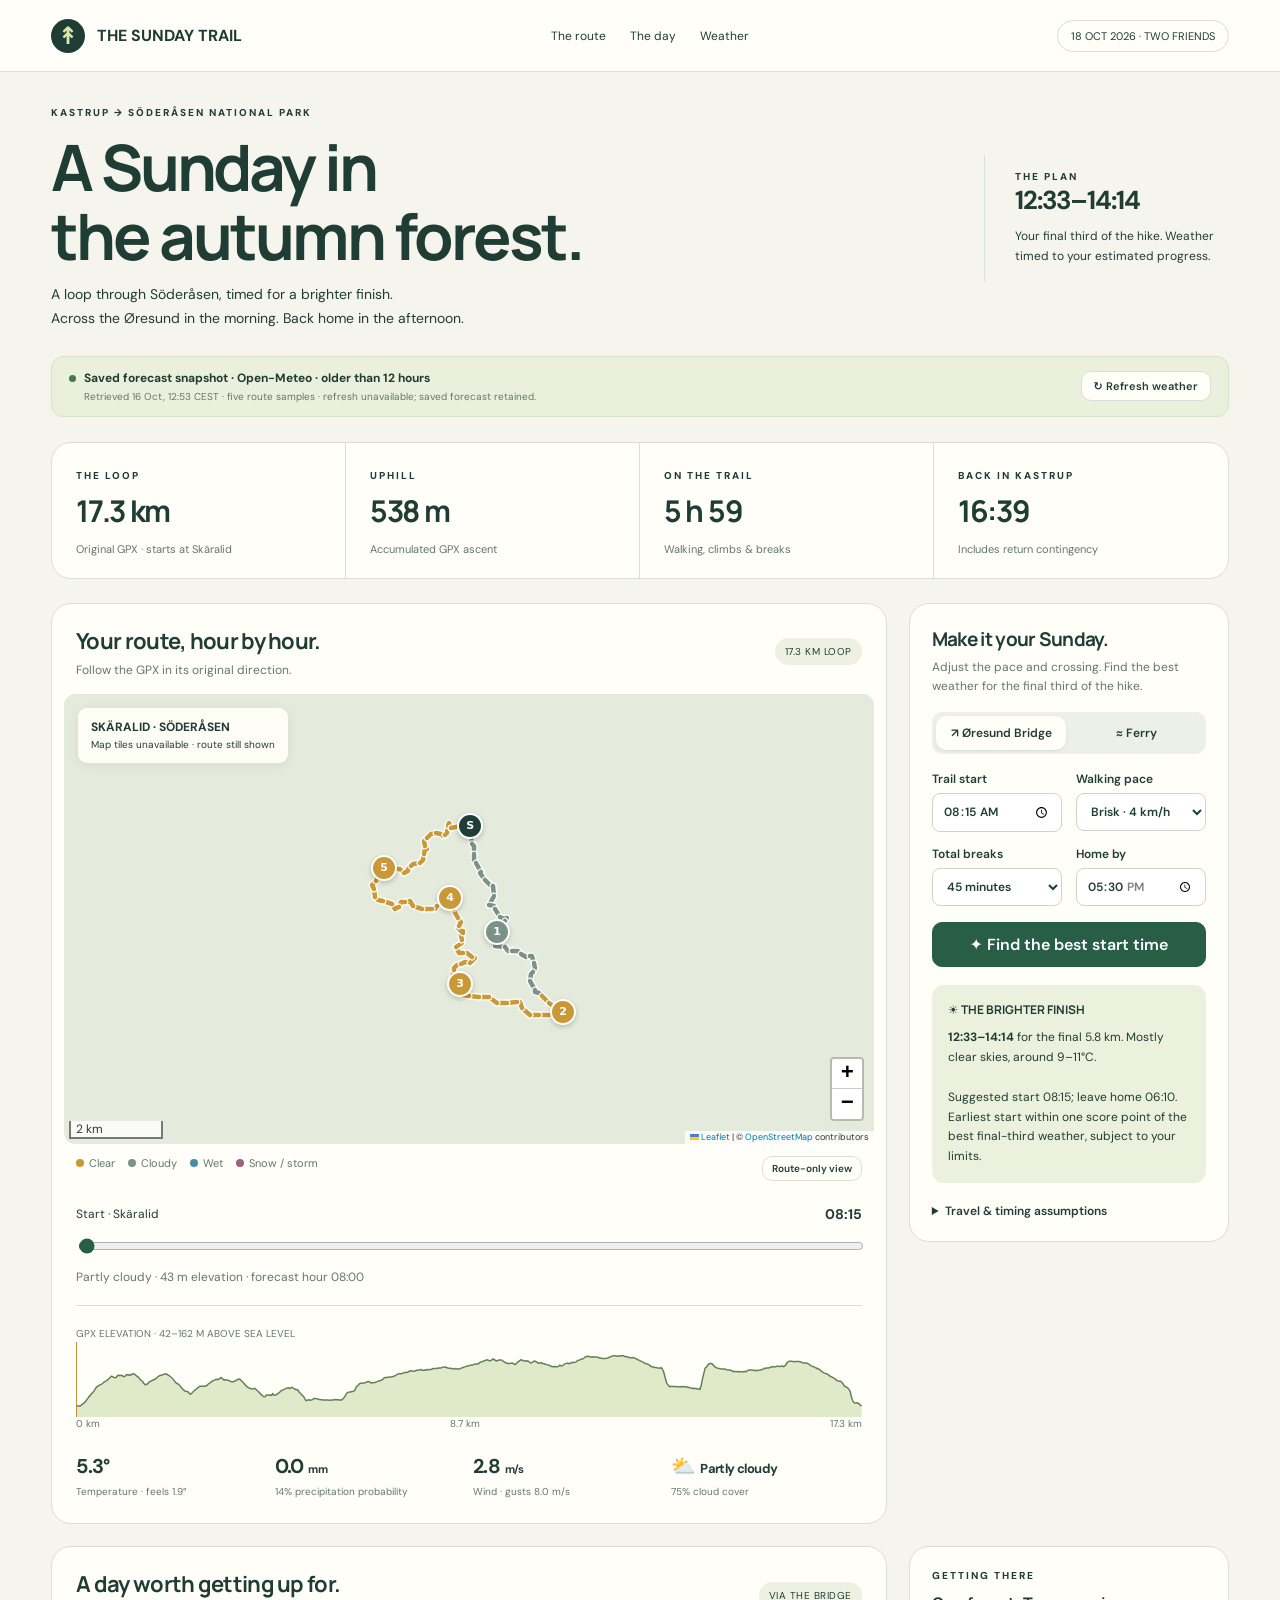
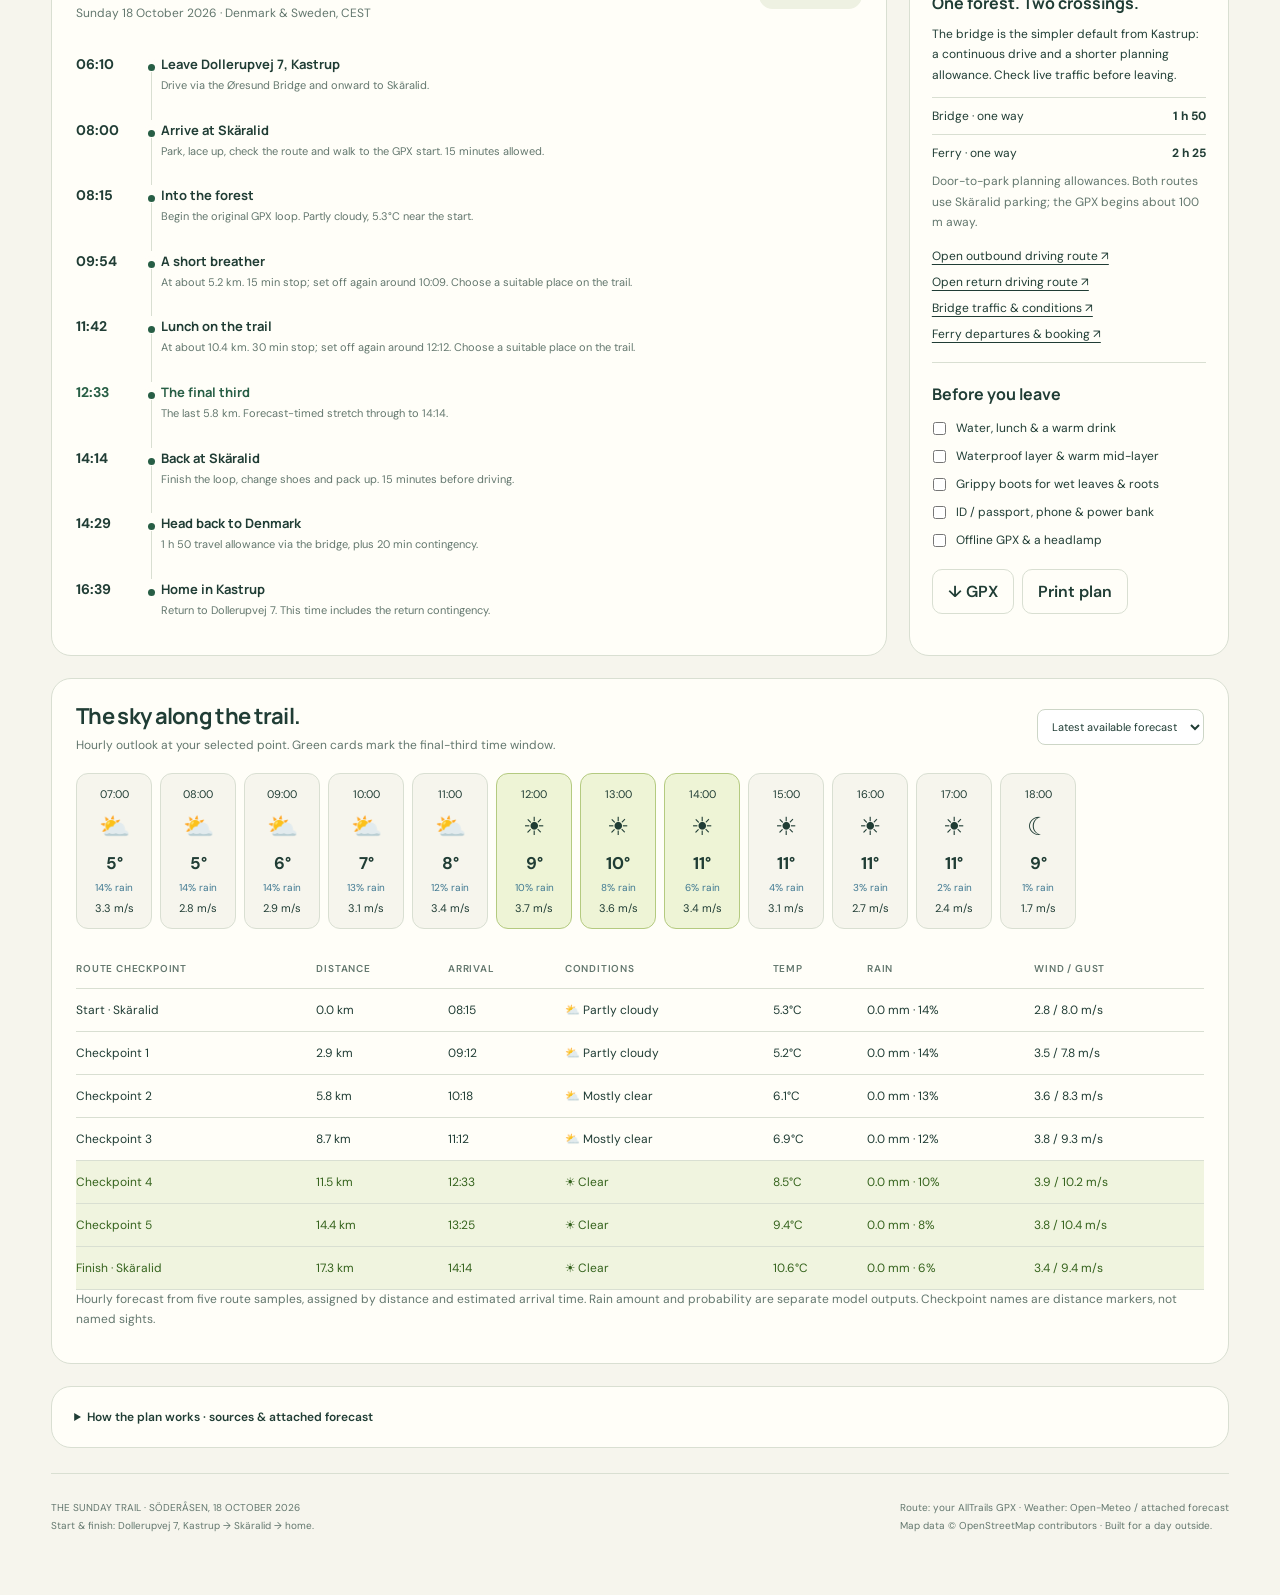
==== soderasen-trip.html @ b591aac0 "Build interactive Söderåsen hike planner with live route weather and Pages deployment" ====
<!doctype html><html lang="en"><head><meta charset="utf-8"><meta name="viewport" content="width=device-width,initial-scale=1"><meta name="theme-color" content="#203d35"><meta name="description" content="An interactive day-hike plan for Söderåsen, Sunday 18 October 2026. GPX route, timed weather, and travel from Kastrup."><title>Söderåsen · A Sunday in the forest</title><style>/* required styles */

.leaflet-pane,
.leaflet-tile,
.leaflet-marker-icon,
.leaflet-marker-shadow,
.leaflet-tile-container,
.leaflet-pane > svg,
.leaflet-pane > canvas,
.leaflet-zoom-box,
.leaflet-image-layer,
.leaflet-layer {
	position: absolute;
	left: 0;
	top: 0;
	}
.leaflet-container {
	overflow: hidden;
	}
.leaflet-tile,
.leaflet-marker-icon,
.leaflet-marker-shadow {
	-webkit-user-select: none;
	   -moz-user-select: none;
	        user-select: none;
	  -webkit-user-drag: none;
	}
/* Prevents IE11 from highlighting tiles in blue */
.leaflet-tile::selection {
	background: transparent;
}
/* Safari renders non-retina tile on retina better with this, but Chrome is worse */
.leaflet-safari .leaflet-tile {
	image-rendering: -webkit-optimize-contrast;
	}
/* hack that prevents hw layers "stretching" when loading new tiles */
.leaflet-safari .leaflet-tile-container {
	width: 1600px;
	height: 1600px;
	-webkit-transform-origin: 0 0;
	}
.leaflet-marker-icon,
.leaflet-marker-shadow {
	display: block;
	}
/* .leaflet-container svg: reset svg max-width decleration shipped in Joomla! (joomla.org) 3.x */
/* .leaflet-container img: map is broken in FF if you have max-width: 100% on tiles */
.leaflet-container .leaflet-overlay-pane svg {
	max-width: none !important;
	max-height: none !important;
	}
.leaflet-container .leaflet-marker-pane img,
.leaflet-container .leaflet-shadow-pane img,
.leaflet-container .leaflet-tile-pane img,
.leaflet-container img.leaflet-image-layer,
.leaflet-container .leaflet-tile {
	max-width: none !important;
	max-height: none !important;
	width: auto;
	padding: 0;
	}

.leaflet-container img.leaflet-tile {
	/* See: https://bugs.chromium.org/p/chromium/issues/detail?id=600120 */
	mix-blend-mode: plus-lighter;
}

.leaflet-container.leaflet-touch-zoom {
	-ms-touch-action: pan-x pan-y;
	touch-action: pan-x pan-y;
	}
.leaflet-container.leaflet-touch-drag {
	-ms-touch-action: pinch-zoom;
	/* Fallback for FF which doesn't support pinch-zoom */
	touch-action: none;
	touch-action: pinch-zoom;
}
.leaflet-container.leaflet-touch-drag.leaflet-touch-zoom {
	-ms-touch-action: none;
	touch-action: none;
}
.leaflet-container {
	-webkit-tap-highlight-color: transparent;
}
.leaflet-container a {
	-webkit-tap-highlight-color: rgba(51, 181, 229, 0.4);
}
.leaflet-tile {
	filter: inherit;
	visibility: hidden;
	}
.leaflet-tile-loaded {
	visibility: inherit;
	}
.leaflet-zoom-box {
	width: 0;
	height: 0;
	-moz-box-sizing: border-box;
	     box-sizing: border-box;
	z-index: 800;
	}
/* workaround for https://bugzilla.mozilla.org/show_bug.cgi?id=888319 */
.leaflet-overlay-pane svg {
	-moz-user-select: none;
	}

.leaflet-pane         { z-index: 400; }

.leaflet-tile-pane    { z-index: 200; }
.leaflet-overlay-pane { z-index: 400; }
.leaflet-shadow-pane  { z-index: 500; }
.leaflet-marker-pane  { z-index: 600; }
.leaflet-tooltip-pane   { z-index: 650; }
.leaflet-popup-pane   { z-index: 700; }

.leaflet-map-pane canvas { z-index: 100; }
.leaflet-map-pane svg    { z-index: 200; }

.leaflet-vml-shape {
	width: 1px;
	height: 1px;
	}
.lvml {
	behavior: url(#default#VML);
	display: inline-block;
	position: absolute;
	}


/* control positioning */

.leaflet-control {
	position: relative;
	z-index: 800;
	pointer-events: visiblePainted; /* IE 9-10 doesn't have auto */
	pointer-events: auto;
	}
.leaflet-top,
.leaflet-bottom {
	position: absolute;
	z-index: 1000;
	pointer-events: none;
	}
.leaflet-top {
	top: 0;
	}
.leaflet-right {
	right: 0;
	}
.leaflet-bottom {
	bottom: 0;
	}
.leaflet-left {
	left: 0;
	}
.leaflet-control {
	float: left;
	clear: both;
	}
.leaflet-right .leaflet-control {
	float: right;
	}
.leaflet-top .leaflet-control {
	margin-top: 10px;
	}
.leaflet-bottom .leaflet-control {
	margin-bottom: 10px;
	}
.leaflet-left .leaflet-control {
	margin-left: 10px;
	}
.leaflet-right .leaflet-control {
	margin-right: 10px;
	}


/* zoom and fade animations */

.leaflet-fade-anim .leaflet-popup {
	opacity: 0;
	-webkit-transition: opacity 0.2s linear;
	   -moz-transition: opacity 0.2s linear;
	        transition: opacity 0.2s linear;
	}
.leaflet-fade-anim .leaflet-map-pane .leaflet-popup {
	opacity: 1;
	}
.leaflet-zoom-animated {
	-webkit-transform-origin: 0 0;
	    -ms-transform-origin: 0 0;
	        transform-origin: 0 0;
	}
svg.leaflet-zoom-animated {
	will-change: transform;
}

.leaflet-zoom-anim .leaflet-zoom-animated {
	-webkit-transition: -webkit-transform 0.25s cubic-bezier(0,0,0.25,1);
	   -moz-transition:    -moz-transform 0.25s cubic-bezier(0,0,0.25,1);
	        transition:         transform 0.25s cubic-bezier(0,0,0.25,1);
	}
.leaflet-zoom-anim .leaflet-tile,
.leaflet-pan-anim .leaflet-tile {
	-webkit-transition: none;
	   -moz-transition: none;
	        transition: none;
	}

.leaflet-zoom-anim .leaflet-zoom-hide {
	visibility: hidden;
	}


/* cursors */

.leaflet-interactive {
	cursor: pointer;
	}
.leaflet-grab {
	cursor: -webkit-grab;
	cursor:    -moz-grab;
	cursor:         grab;
	}
.leaflet-crosshair,
.leaflet-crosshair .leaflet-interactive {
	cursor: crosshair;
	}
.leaflet-popup-pane,
.leaflet-control {
	cursor: auto;
	}
.leaflet-dragging .leaflet-grab,
.leaflet-dragging .leaflet-grab .leaflet-interactive,
.leaflet-dragging .leaflet-marker-draggable {
	cursor: move;
	cursor: -webkit-grabbing;
	cursor:    -moz-grabbing;
	cursor:         grabbing;
	}

/* marker & overlays interactivity */
.leaflet-marker-icon,
.leaflet-marker-shadow,
.leaflet-image-layer,
.leaflet-pane > svg path,
.leaflet-tile-container {
	pointer-events: none;
	}

.leaflet-marker-icon.leaflet-interactive,
.leaflet-image-layer.leaflet-interactive,
.leaflet-pane > svg path.leaflet-interactive,
svg.leaflet-image-layer.leaflet-interactive path {
	pointer-events: visiblePainted; /* IE 9-10 doesn't have auto */
	pointer-events: auto;
	}

/* visual tweaks */

.leaflet-container {
	background: #ddd;
	outline-offset: 1px;
	}
.leaflet-container a {
	color: #0078A8;
	}
.leaflet-zoom-box {
	border: 2px dotted #38f;
	background: rgba(255,255,255,0.5);
	}


/* general typography */
.leaflet-container {
	font-family: "Helvetica Neue", Arial, Helvetica, sans-serif;
	font-size: 12px;
	font-size: 0.75rem;
	line-height: 1.5;
	}


/* general toolbar styles */

.leaflet-bar {
	box-shadow: 0 1px 5px rgba(0,0,0,0.65);
	border-radius: 4px;
	}
.leaflet-bar a {
	background-color: #fff;
	border-bottom: 1px solid #ccc;
	width: 26px;
	height: 26px;
	line-height: 26px;
	display: block;
	text-align: center;
	text-decoration: none;
	color: black;
	}
.leaflet-bar a,
.leaflet-control-layers-toggle {
	background-position: 50% 50%;
	background-repeat: no-repeat;
	display: block;
	}
.leaflet-bar a:hover,
.leaflet-bar a:focus {
	background-color: #f4f4f4;
	}
.leaflet-bar a:first-child {
	border-top-left-radius: 4px;
	border-top-right-radius: 4px;
	}
.leaflet-bar a:last-child {
	border-bottom-left-radius: 4px;
	border-bottom-right-radius: 4px;
	border-bottom: none;
	}
.leaflet-bar a.leaflet-disabled {
	cursor: default;
	background-color: #f4f4f4;
	color: #bbb;
	}

.leaflet-touch .leaflet-bar a {
	width: 30px;
	height: 30px;
	line-height: 30px;
	}
.leaflet-touch .leaflet-bar a:first-child {
	border-top-left-radius: 2px;
	border-top-right-radius: 2px;
	}
.leaflet-touch .leaflet-bar a:last-child {
	border-bottom-left-radius: 2px;
	border-bottom-right-radius: 2px;
	}

/* zoom control */

.leaflet-control-zoom-in,
.leaflet-control-zoom-out {
	font: bold 18px 'Lucida Console', Monaco, monospace;
	text-indent: 1px;
	}

.leaflet-touch .leaflet-control-zoom-in, .leaflet-touch .leaflet-control-zoom-out  {
	font-size: 22px;
	}


/* layers control */

.leaflet-control-layers {
	box-shadow: 0 1px 5px rgba(0,0,0,0.4);
	background: #fff;
	border-radius: 5px;
	}
.leaflet-control-layers-toggle {
	background-image: url(images/layers.png);
	width: 36px;
	height: 36px;
	}
.leaflet-retina .leaflet-control-layers-toggle {
	background-image: url(images/layers-2x.png);
	background-size: 26px 26px;
	}
.leaflet-touch .leaflet-control-layers-toggle {
	width: 44px;
	height: 44px;
	}
.leaflet-control-layers .leaflet-control-layers-list,
.leaflet-control-layers-expanded .leaflet-control-layers-toggle {
	display: none;
	}
.leaflet-control-layers-expanded .leaflet-control-layers-list {
	display: block;
	position: relative;
	}
.leaflet-control-layers-expanded {
	padding: 6px 10px 6px 6px;
	color: #333;
	background: #fff;
	}
.leaflet-control-layers-scrollbar {
	overflow-y: scroll;
	overflow-x: hidden;
	padding-right: 5px;
	}
.leaflet-control-layers-selector {
	margin-top: 2px;
	position: relative;
	top: 1px;
	}
.leaflet-control-layers label {
	display: block;
	font-size: 13px;
	font-size: 1.08333em;
	}
.leaflet-control-layers-separator {
	height: 0;
	border-top: 1px solid #ddd;
	margin: 5px -10px 5px -6px;
	}

/* Default icon URLs */
.leaflet-default-icon-path { /* used only in path-guessing heuristic, see L.Icon.Default */
	background-image: url(images/marker-icon.png);
	}


/* attribution and scale controls */

.leaflet-container .leaflet-control-attribution {
	background: #fff;
	background: rgba(255, 255, 255, 0.8);
	margin: 0;
	}
.leaflet-control-attribution,
.leaflet-control-scale-line {
	padding: 0 5px;
	color: #333;
	line-height: 1.4;
	}
.leaflet-control-attribution a {
	text-decoration: none;
	}
.leaflet-control-attribution a:hover,
.leaflet-control-attribution a:focus {
	text-decoration: underline;
	}
.leaflet-attribution-flag {
	display: inline !important;
	vertical-align: baseline !important;
	width: 1em;
	height: 0.6669em;
	}
.leaflet-left .leaflet-control-scale {
	margin-left: 5px;
	}
.leaflet-bottom .leaflet-control-scale {
	margin-bottom: 5px;
	}
.leaflet-control-scale-line {
	border: 2px solid #777;
	border-top: none;
	line-height: 1.1;
	padding: 2px 5px 1px;
	white-space: nowrap;
	-moz-box-sizing: border-box;
	     box-sizing: border-box;
	background: rgba(255, 255, 255, 0.8);
	text-shadow: 1px 1px #fff;
	}
.leaflet-control-scale-line:not(:first-child) {
	border-top: 2px solid #777;
	border-bottom: none;
	margin-top: -2px;
	}
.leaflet-control-scale-line:not(:first-child):not(:last-child) {
	border-bottom: 2px solid #777;
	}

.leaflet-touch .leaflet-control-attribution,
.leaflet-touch .leaflet-control-layers,
.leaflet-touch .leaflet-bar {
	box-shadow: none;
	}
.leaflet-touch .leaflet-control-layers,
.leaflet-touch .leaflet-bar {
	border: 2px solid rgba(0,0,0,0.2);
	background-clip: padding-box;
	}


/* popup */

.leaflet-popup {
	position: absolute;
	text-align: center;
	margin-bottom: 20px;
	}
.leaflet-popup-content-wrapper {
	padding: 1px;
	text-align: left;
	border-radius: 12px;
	}
.leaflet-popup-content {
	margin: 13px 24px 13px 20px;
	line-height: 1.3;
	font-size: 13px;
	font-size: 1.08333em;
	min-height: 1px;
	}
.leaflet-popup-content p {
	margin: 17px 0;
	margin: 1.3em 0;
	}
.leaflet-popup-tip-container {
	width: 40px;
	height: 20px;
	position: absolute;
	left: 50%;
	margin-top: -1px;
	margin-left: -20px;
	overflow: hidden;
	pointer-events: none;
	}
.leaflet-popup-tip {
	width: 17px;
	height: 17px;
	padding: 1px;

	margin: -10px auto 0;
	pointer-events: auto;

	-webkit-transform: rotate(45deg);
	   -moz-transform: rotate(45deg);
	    -ms-transform: rotate(45deg);
	        transform: rotate(45deg);
	}
.leaflet-popup-content-wrapper,
.leaflet-popup-tip {
	background: white;
	color: #333;
	box-shadow: 0 3px 14px rgba(0,0,0,0.4);
	}
.leaflet-container a.leaflet-popup-close-button {
	position: absolute;
	top: 0;
	right: 0;
	border: none;
	text-align: center;
	width: 24px;
	height: 24px;
	font: 16px/24px Tahoma, Verdana, sans-serif;
	color: #757575;
	text-decoration: none;
	background: transparent;
	}
.leaflet-container a.leaflet-popup-close-button:hover,
.leaflet-container a.leaflet-popup-close-button:focus {
	color: #585858;
	}
.leaflet-popup-scrolled {
	overflow: auto;
	}

.leaflet-oldie .leaflet-popup-content-wrapper {
	-ms-zoom: 1;
	}
.leaflet-oldie .leaflet-popup-tip {
	width: 24px;
	margin: 0 auto;

	-ms-filter: "progid:DXImageTransform.Microsoft.Matrix(M11=0.70710678, M12=0.70710678, M21=-0.70710678, M22=0.70710678)";
	filter: progid:DXImageTransform.Microsoft.Matrix(M11=0.70710678, M12=0.70710678, M21=-0.70710678, M22=0.70710678);
	}

.leaflet-oldie .leaflet-control-zoom,
.leaflet-oldie .leaflet-control-layers,
.leaflet-oldie .leaflet-popup-content-wrapper,
.leaflet-oldie .leaflet-popup-tip {
	border: 1px solid #999;
	}


/* div icon */

.leaflet-div-icon {
	background: #fff;
	border: 1px solid #666;
	}


/* Tooltip */
/* Base styles for the element that has a tooltip */
.leaflet-tooltip {
	position: absolute;
	padding: 6px;
	background-color: #fff;
	border: 1px solid #fff;
	border-radius: 3px;
	color: #222;
	white-space: nowrap;
	-webkit-user-select: none;
	-moz-user-select: none;
	-ms-user-select: none;
	user-select: none;
	pointer-events: none;
	box-shadow: 0 1px 3px rgba(0,0,0,0.4);
	}
.leaflet-tooltip.leaflet-interactive {
	cursor: pointer;
	pointer-events: auto;
	}
.leaflet-tooltip-top:before,
.leaflet-tooltip-bottom:before,
.leaflet-tooltip-left:before,
.leaflet-tooltip-right:before {
	position: absolute;
	pointer-events: none;
	border: 6px solid transparent;
	background: transparent;
	content: "";
	}

/* Directions */

.leaflet-tooltip-bottom {
	margin-top: 6px;
}
.leaflet-tooltip-top {
	margin-top: -6px;
}
.leaflet-tooltip-bottom:before,
.leaflet-tooltip-top:before {
	left: 50%;
	margin-left: -6px;
	}
.leaflet-tooltip-top:before {
	bottom: 0;
	margin-bottom: -12px;
	border-top-color: #fff;
	}
.leaflet-tooltip-bottom:before {
	top: 0;
	margin-top: -12px;
	margin-left: -6px;
	border-bottom-color: #fff;
	}
.leaflet-tooltip-left {
	margin-left: -6px;
}
.leaflet-tooltip-right {
	margin-left: 6px;
}
.leaflet-tooltip-left:before,
.leaflet-tooltip-right:before {
	top: 50%;
	margin-top: -6px;
	}
.leaflet-tooltip-left:before {
	right: 0;
	margin-right: -12px;
	border-left-color: #fff;
	}
.leaflet-tooltip-right:before {
	left: 0;
	margin-left: -12px;
	border-right-color: #fff;
	}

/* Printing */

@media print {
	/* Prevent printers from removing background-images of controls. */
	.leaflet-control {
		-webkit-print-color-adjust: exact;
		print-color-adjust: exact;
		}
	}
</style><style>@import url('https://fonts.googleapis.com/css2?family=DM+Sans:wght@400;500;600;700&family=Manrope:wght@400;500;600;700;800&display=swap');
:root{--ink:#203d35;--muted:#63776e;--paper:#f6f5ed;--card:#fffef8;--line:#d9dfd2;--green:#275e45;--lime:#dce9ac;--orange:#d99e49;--radius:20px;font-family:'DM Sans',system-ui,sans-serif;color:var(--ink);background:var(--paper);font-synthesis:none}*{box-sizing:border-box}body{margin:0}button,input,select{font:inherit}a{color:inherit;text-underline-offset:4px}button,.button{cursor:pointer;border:1px solid var(--line);border-radius:10px;background:var(--card);color:var(--ink);padding:11px 15px;font-weight:600;display:inline-flex;align-items:center;justify-content:center;gap:8px;text-decoration:none}button:hover,.button:hover{border-color:var(--green);background:#edf2de}button:disabled{opacity:.6;cursor:wait}button.primary{background:var(--green);color:white;border-color:var(--green)}button.primary:hover{background:#16432f}:focus-visible{outline:3px solid #cf9742;outline-offset:3px}input,select{width:100%;padding:9px 10px;border:1px solid #cdd6c7;border-radius:8px;background:white;color:var(--ink)}input[type=range]{accent-color:var(--green);padding:0}label{font-size:12px;font-weight:600;display:block}label input,label select{margin-top:6px}.eyebrow{text-transform:uppercase;letter-spacing:2px;font-size:10px;font-weight:800}.muted,.note{color:var(--muted)}.note{font-size:12px;line-height:1.6}h1,h2,h3,p{margin-top:0}h1,h2,h3{font-family:Manrope,system-ui,sans-serif}h2{font-size:22px;letter-spacing:-.7px;margin-bottom:5px}h3{font-size:16px;margin-bottom:10px}.topbar{height:72px;border-bottom:1px solid var(--line);display:flex;align-items:center;justify-content:space-between;padding:0 4vw;background:var(--card)}.brand{display:flex;align-items:center;gap:12px;font-weight:700}.brandmark{display:grid;place-items:center;background:var(--ink);color:var(--lime);width:34px;height:34px;border-radius:50%;font-size:24px}.topbar nav{display:flex;gap:24px;font-size:12px}.topbar nav a{text-decoration:none}.tripdate{border:1px solid var(--line);border-radius:24px;padding:8px 13px;font-size:11px}main{max-width:1500px;margin:auto;padding:34px 4vw 60px}.hero{display:grid;grid-template-columns:1fr auto;align-items:center;gap:30px;padding-bottom:25px}.hero h1{font-size:clamp(40px,5vw,70px);letter-spacing:-3px;line-height:1.08;margin:13px 0}.hero p{max-width:650px;font-size:14px;line-height:1.7;margin-bottom:0}.hero-aside{border-left:1px solid var(--line);padding:15px 0 15px 30px;max-width:245px}.hero-aside strong{font-size:26px;letter-spacing:-1px}.hero-aside p{font-size:12px;margin-top:9px}.statusline{padding:13px 17px;background:#eaf0dc;border:1px solid #d8e2c5;border-radius:12px;display:flex;justify-content:space-between;gap:14px;align-items:center;font-size:12px;margin-bottom:25px}.statusline .dot{display:inline-block;height:7px;width:7px;border-radius:50%;background:#427b43;margin-right:8px}.statusline button{padding:7px 12px;font-size:11px;white-space:nowrap}.stats{display:grid;grid-template-columns:repeat(4,1fr);margin-bottom:24px;border:1px solid var(--line);border-radius:var(--radius);background:var(--card)}.stat{padding:20px 24px;border-right:1px solid var(--line)}.stat:last-child{border:0}.stat strong{display:block;font:700 30px Manrope,system-ui;letter-spacing:-1.3px;margin:6px 0}.stat small{font-size:11px;color:var(--muted)}.workspace{display:grid;grid-template-columns:minmax(0,1fr) 320px;gap:22px;align-items:start}.card{border:1px solid var(--line);border-radius:var(--radius);background:var(--card);overflow:hidden}.cardhead{padding:22px 24px 16px;display:flex;justify-content:space-between;align-items:center;gap:15px}.cardhead p{font-size:12px;margin:6px 0 0;color:var(--muted)}.pill{font-size:10px;letter-spacing:.5px;text-transform:uppercase;border-radius:20px;background:#eef1e2;padding:7px 10px;white-space:nowrap}.mapwrap{position:relative;height:450px;margin:0 12px;border-radius:12px;overflow:hidden;background:#e4eadc}#map{height:100%;z-index:1;background:#e4eadc}.mapbadge{position:absolute;z-index:500;left:14px;top:14px;background:#fffef8ed;padding:10px 13px;border-radius:9px;font-size:10px;line-height:1.6;box-shadow:0 2px 12px #203d3510;pointer-events:none}.mapbadge strong{font-size:12px}.mapnote{display:flex;justify-content:space-between;gap:14px;padding:12px 24px;font-size:11px;color:var(--muted)}.legend{display:flex;gap:13px;flex-wrap:wrap}.legend span:before{content:'';width:8px;height:8px;border-radius:50%;display:inline-block;margin-right:5px;background:var(--c)}.scrubber{margin:0 24px;padding:12px 0 18px;border-bottom:1px solid var(--line)}.scrubber-head{display:flex;justify-content:space-between;align-items:center;margin-bottom:12px;font-size:12px}.scrubber-head strong{font-size:14px}.elevation{padding:15px 24px 8px}.elevation svg{height:75px;width:100%;display:block}.profilelabels{display:flex;justify-content:space-between;font-size:10px;color:var(--muted)}.selected-weather{display:grid;grid-template-columns:repeat(4,1fr);padding:15px 24px 23px;gap:8px}.selected-weather strong{font-size:20px;display:block;letter-spacing:-.6px}.selected-weather small{color:var(--muted);font-size:10px}.controls{padding:22px}.controls h2{font-size:19px;margin-bottom:6px}.controls>p{font-size:12px;line-height:1.6;color:var(--muted)}.segments{display:flex;gap:5px;background:#edf0e6;border-radius:10px;padding:4px;margin:16px 0}.segments button{flex:1;border:none;background:transparent;padding:9px 5px;font-size:12px}.segments button.active{background:var(--card);box-shadow:0 1px 3px #203d351a}.controlgrid{display:grid;grid-template-columns:1fr 1fr;gap:14px;margin-top:17px}.controls .primary{width:100%;margin-top:16px}.recommendation{padding:16px;border-radius:12px;background:#ecf1dd;margin-top:18px}.recommendation h3{font-size:12px;display:flex;align-items:center;gap:7px}.recommendation p{font-size:12px;line-height:1.65;margin-bottom:0}.warnings{font-size:12px;line-height:1.6;color:#8d4a21}.warnings p{padding:12px;background:#fff1db;border-radius:8px;margin-top:12px;margin-bottom:0}.lowergrid{display:grid;grid-template-columns:minmax(0,1fr) 320px;gap:22px;margin-top:22px}.timeline{padding:5px 24px 23px}.event{display:grid;grid-template-columns:65px 1fr;gap:20px;padding:13px 0;position:relative}.event:before{content:'';position:absolute;top:22px;left:72px;width:7px;height:7px;background:var(--green);border-radius:50%;box-shadow:0 0 0 5px var(--card)}.event:after{content:'';position:absolute;left:75px;top:30px;bottom:-12px;width:1px;background:var(--line)}.event:last-child:after{display:none}.event time{font-size:14px;font-weight:700}.event h3{font-size:13px;margin:0 0 4px}.event p{font-size:11px;line-height:1.6;color:var(--muted);margin:0}.event.highlight{color:var(--green)}.asidecard{padding:22px}.asidecard p{font-size:12px;line-height:1.7}.linklist{display:grid;gap:10px;margin:16px 0}.linklist a{font-size:12px}.packlist{padding:0;list-style:none;margin:14px 0 0;display:grid;gap:10px}.packlist label{font-weight:400;display:flex;align-items:center;gap:9px;line-height:1.5}.packlist input{width:15px;margin:0;accent-color:var(--green)}.weathercard{margin-top:22px}.weather-toolbar{display:flex;align-items:center;gap:8px}.weather-toolbar select{font-size:11px;max-width:215px}.hours{display:flex;overflow-x:auto;padding:4px 24px 20px;gap:8px}.hour{flex:0 0 76px;padding:13px 8px;text-align:center;border:1px solid var(--line);border-radius:12px;font-size:11px;background:var(--paper)}.hour.final{background:#eef4d6;border-color:#b4ca80}.hour span{display:block}.hour .wxicon{font-size:25px;margin:9px 0}.hour strong{font-size:17px}.hour .rain{font-size:10px;color:#3e7891;margin:7px 0}.tablewrap{overflow:auto;padding:0 24px 22px}table{border-collapse:collapse;width:100%;font-size:12px;white-space:nowrap}th{text-align:left;color:var(--muted);font-size:10px;text-transform:uppercase;letter-spacing:.8px;font-weight:600}th,td{padding:13px 14px 13px 0;border-bottom:1px solid var(--line)}tr.final td{color:#35631d;background:#f0f4df}.footer{display:flex;justify-content:space-between;gap:20px;padding-top:25px;margin-top:25px;border-top:1px solid var(--line);font-size:10px;color:var(--muted);line-height:1.8}.sources{padding:22px;margin-top:22px}details>summary{cursor:pointer;font-size:12px;font-weight:600}details p,details li{font-size:12px;line-height:1.8}details[open]>summary{margin-bottom:15px}.source-links{display:flex;flex-wrap:wrap;gap:15px;font-size:11px}.forecast-image{width:100%;max-width:1000px;margin-top:15px;border-radius:8px}.route-pin{display:grid;place-items:center;width:26px;height:26px;border-radius:50%;border:2px solid #fff;color:white;font:700 11px system-ui;box-shadow:0 2px 5px #0003}.leaflet-popup-content{font-family:'DM Sans',system-ui;font-size:12px;line-height:1.8}.leaflet-container{font-family:inherit}.leaflet-control-attribution{font-size:9px!important}#fallback-map{width:100%;height:100%}.map-toggle{padding:5px 9px;font-size:10px}.address{font-size:11px}.noscript{padding:25px;color:#8d4a21}.status-detail{font-size:10px;display:block;color:var(--muted);margin:4px 0 0 15px}.elevation-label{font-size:10px;color:var(--muted)}.breakdown{display:flex;justify-content:space-between;border-top:1px solid var(--line);padding:10px 0;font-size:12px}.breakdown:first-of-type{margin-top:15px}.separator{border:0;border-top:1px solid var(--line);margin:20px 0}.bottom-actions{display:flex;gap:8px}.inline-link{border:0;padding:0;background:none;text-decoration:underline;font-size:11px;font-weight:400}.sr-only{position:absolute;clip:rect(0,0,0,0);width:1px;height:1px;overflow:hidden}
@media(min-width:1500px){main{padding-left:45px;padding-right:45px}}
@media(max-width:1050px){.workspace,.lowergrid{grid-template-columns:minmax(0,1fr) 290px}.mapwrap{height:390px}.hero-aside{display:none}.stat{padding:17px}.mapnote{flex-direction:column}.cardhead{padding:20px}.topbar nav{display:none}}
@media(max-width:780px){.topbar{padding:0 20px;height:62px}.tripdate{font-size:10px}.brand{font-size:12px}.brandmark{width:28px;height:28px}main{padding:25px 16px 40px}.hero h1{letter-spacing:-2px}.hero{padding-bottom:20px}.hero p{font-size:13px}.workspace,.lowergrid{grid-template-columns:1fr}.controls{order:-1}.workspace{gap:16px}.controls .controlgrid{grid-template-columns:repeat(4,1fr)}.stats{grid-template-columns:1fr 1fr}.stat:nth-child(2){border-right:0}.stat:nth-child(-n+2){border-bottom:1px solid var(--line)}.stat strong{font-size:26px}.stat{padding:14px 17px}.mapwrap{height:400px}.statusline{align-items:start;font-size:11px}.weathercard .cardhead{align-items:flex-start;flex-direction:column}.weather-toolbar{width:100%}.footer{flex-direction:column}.selected-weather{padding:15px 18px}.selected-weather strong{font-size:18px}.status-detail{margin-left:0}.controls .note{margin-bottom:0}}
@media(max-width:480px){.controls .controlgrid{grid-template-columns:1fr 1fr}.hero h1{font-size:45px}.mapwrap{height:350px}.cardhead{padding:20px 18px}.selected-weather{grid-template-columns:repeat(2,1fr);gap:12px}.mapnote{padding:12px 18px}.topbar .tripdate{max-width:150px}.statusline{flex-direction:column}.statusline button{align-self:flex-start}}
@media print{.topbar nav,.controls,.statusline button,.bottom-actions,.map-toggle,.weather-toolbar,.sources,.packlist input{display:none!important}main{padding:0}.workspace,.lowergrid{display:block}.card{break-inside:avoid;margin-bottom:15px}.mapwrap{height:300px}.hours{flex-wrap:wrap;overflow:visible}.hero h1{font-size:40px}.statusline{margin-bottom:15px}.stat{padding:12px}body{background:white}.asidecard{margin-top:15px}a{text-decoration:none}.footer{font-size:9px}.weathercard{break-before:page}}
</style></head>
<body><header class="topbar"><div class="brand"><span class="brandmark" aria-hidden="true">↟</span> THE SUNDAY TRAIL</div><nav aria-label="Page sections"><a href="#route">The route</a><a href="#programme">The day</a><a href="#weather">Weather</a></nav><span class="tripdate">18 OCT 2026 · TWO FRIENDS</span></header>
<main><section class="hero"><div><div class="eyebrow">KASTRUP → SÖDERÅSEN NATIONAL PARK</div><h1>A Sunday in<br>the autumn forest.</h1><p>A loop through Söderåsen, timed for a brighter finish.<br>Across the Øresund in the morning. Back home in the afternoon.</p></div><div class="hero-aside"><div class="eyebrow">THE PLAN</div><strong id="hero-window">Chase the clearing sky.</strong><p id="hero-description">Let the morning clouds lift. Save the final stretch for the best weather.</p></div></section>
<div class="statusline" role="status" aria-live="polite"><div><span class="dot"></span><strong id="weather-status">Loading forecast…</strong><span class="status-detail" id="weather-detail">Sunday 18 October · all times CEST (Denmark & Sweden)</span></div><button id="refresh-weather" type="button">↻ Refresh weather</button></div>
<section class="stats" aria-label="Trip overview"><div class="stat"><span class="eyebrow">THE LOOP</span><strong id="distance-stat">17.3 km</strong><small>Original GPX · starts at Skäralid</small></div><div class="stat"><span class="eyebrow">UPHILL</span><strong id="ascent-stat">538 m</strong><small>Accumulated GPX ascent</small></div><div class="stat"><span class="eyebrow">ON THE TRAIL</span><strong id="duration-stat">—</strong><small>Walking, climbs & breaks</small></div><div class="stat"><span class="eyebrow">BACK IN KASTRUP</span><strong id="home-stat">—</strong><small>Includes return contingency</small></div></section>
<div class="workspace"><section class="card" id="route"><header class="cardhead"><div><h2>Your route, hour by hour.</h2><p>Follow the GPX in its original direction.</p></div><span class="pill">17.3 KM LOOP</span></header><div class="mapwrap"><div id="map" aria-label="GPX hiking route map"></div><div class="mapbadge"><strong>SKÄRALID · SÖDERÅSEN</strong><br><span id="map-subtitle">Weather at your estimated arrival</span></div></div><div class="mapnote"><div class="legend"><span style="--c:#c99837">Clear</span><span style="--c:#7d9287">Cloudy</span><span style="--c:#488ca8">Wet</span><span style="--c:#9d617e">Snow / storm</span></div><button id="toggle-map" class="map-toggle" type="button">Route-only view</button></div><div class="scrubber"><div class="scrubber-head"><span id="position-label">Start · 0.0 km</span><strong id="position-time">—</strong></div><label class="sr-only" for="position">Explore distance along route</label><input id="position" type="range" min="0" max="1000" value="0"><p class="note" id="position-condition" style="margin:8px 0 0">Move along the route to see the forecast when you get there.</p></div><div class="elevation"><span class="elevation-label">GPX ELEVATION · 42–162 M ABOVE SEA LEVEL</span><svg id="elevation-profile" viewBox="0 0 800 75" preserveAspectRatio="none" role="img" aria-label="Elevation profile along the hike"></svg><div class="profilelabels"><span>0 km</span><span>8.7 km</span><span>17.3 km</span></div></div><div class="selected-weather" id="selected-weather"></div></section>
<aside class="card controls" aria-labelledby="plan-heading"><h2 id="plan-heading">Make it your Sunday.</h2><p>Adjust the pace and crossing. Find the best weather for the final third of the hike.</p><div class="segments" role="group" aria-label="Crossing"><button type="button" id="bridge-mode" class="active" aria-pressed="true">↗ Øresund Bridge</button><button type="button" id="ferry-mode" aria-pressed="false">≈ Ferry</button></div><div class="controlgrid"><label>Trail start<input id="start" type="time" value="09:00" min="06:00" max="13:00"></label><label>Walking pace<select id="speed"><option value="3">Relaxed · 3 km/h</option><option value="3.5">Steady · 3.5 km/h</option><option value="4" selected>Brisk · 4 km/h</option><option value="4.5">Fast · 4.5 km/h</option></select></label><label>Total breaks<select id="breaks"><option value="30">30 minutes</option><option value="45" selected>45 minutes</option><option value="60">60 minutes</option><option value="75">75 minutes</option></select></label><label>Home by<input id="deadline" type="time" value="17:30" min="12:00" max="20:00"></label></div><button id="optimize" class="primary" type="button">✦ Find the best start time</button><div class="recommendation"><h3>☀ THE BRIGHTER FINISH</h3><p id="recommendation">Matching the forecast to your route…</p></div><div id="warnings" class="warnings" role="status"></div><details style="margin-top:20px"><summary>Travel & timing assumptions</summary><div class="controlgrid"><label>Bridge, one way (min)<input id="bridge" type="number" min="60" max="240" step="5" value="110"></label><label>Ferry, one way (min)<input id="ferry" type="number" min="90" max="300" step="5" value="145"></label><label>Earliest home departure<input id="earliest" type="time" value="06:00"></label><label>Return contingency (min)<input id="buffer" type="number" min="0" max="120" step="5" value="20"></label></div><p class="note">Drive estimates are editable, not live traffic. Bridge: allow 1 h 50 each way. Ferry: allow 2 h 25 including ~60 min to Helsingør, 25 min queue/check-in allowance, 20 min sailing and ~40 min to Skäralid. No sailing is booked or guaranteed.</p><p class="note">Also includes 15 min to park / get ready and 15 min to pack up. Hiking uses distance ÷ pace plus 1 h per 600 m climbed. Breaks fall at 30% and 60% of the route. “Home by” defaults to 17:30; change it to your afternoon deadline.</p></details></aside></div>
<div class="lowergrid"><section class="card" id="programme"><header class="cardhead"><div><h2>A day worth getting up for.</h2><p>Sunday 18 October 2026 · Denmark & Sweden, CEST</p></div><span class="pill" id="travel-label">VIA THE BRIDGE</span></header><div class="timeline" id="timeline"></div></section><aside class="card asidecard"><div class="eyebrow">GETTING THERE</div><h3 style="margin-top:10px">One forest. Two crossings.</h3><p id="travel-description"></p><div class="breakdown"><span>Bridge · one way</span><strong id="bridge-summary">1 h 50</strong></div><div class="breakdown"><span>Ferry · one way</span><strong id="ferry-summary">2 h 25</strong></div><p class="note">Door-to-park planning allowances. Both routes use Skäralid parking; the GPX begins about 100 m away.</p><div class="linklist"><a id="navigation" target="_blank" rel="noopener">Open outbound driving route ↗</a><a id="return-navigation" target="_blank" rel="noopener">Open return driving route ↗</a><a href="https://www.oresundsbron.com/en/traffic-information" target="_blank" rel="noopener">Bridge traffic & conditions ↗</a><a href="https://www.oresundslinjen.com/timetable" target="_blank" rel="noopener">Ferry departures & booking ↗</a></div><hr class="separator"><h3>Before you leave</h3><ul class="packlist"><li><label><input type="checkbox">Water, lunch & a warm drink</label></li><li><label><input type="checkbox">Waterproof layer & warm mid-layer</label></li><li><label><input type="checkbox">Grippy boots for wet leaves & roots</label></li><li><label><input type="checkbox">ID / passport, phone & power bank</label></li><li><label><input type="checkbox">Offline GPX & a headlamp</label></li></ul><div class="bottom-actions" style="margin-top:20px"><a class="button" href="[data-uri]" id="download-gpx" download="Soderaasen.gpx">↓ GPX</a><button type="button" id="print">Print plan</button></div></aside></div>
<section class="card weathercard" id="weather"><header class="cardhead"><div><h2>The sky along the trail.</h2><p>Hourly outlook at your selected point. Green cards mark the final-third time window.</p></div><div class="weather-toolbar"><label class="sr-only" for="weather-source">Weather data source</label><select id="weather-source"><option value="auto">Latest available forecast</option><option value="attachment">Attached forecast</option></select></div></header><div class="hours" id="hours"></div><div class="tablewrap"><table><caption class="sr-only">Forecast at route checkpoints and estimated arrival times</caption><thead><tr><th>Route checkpoint</th><th>Distance</th><th>Arrival</th><th>Conditions</th><th>Temp</th><th>Rain</th><th>Wind / gust</th></tr></thead><tbody id="checkpoints"></tbody></table><p class="note" id="weather-footnote"></p></div></section>
<section class="card sources"><details><summary>How the plan works · sources & attached forecast</summary><p>The route follows all 2,994 points in your original GPX. Distances use the haversine formula; uphill effort uses the cumulative positive elevation differences supplied in the GPX. These elevations may contain noise. Position and timing are estimates, not live tracking or navigation.</p><p>Open-Meteo is queried at five distance-based samples along the loop (start, 25%, 50%, 75%, finish). Each trail point uses the nearest sample by route distance and its estimated arrival hour. Several samples may share a weather-model grid cell; the forecast cannot resolve individual ravines, forest shelter or every viewpoint. No precision beyond hourly weather is implied.</p><p>The optimizer compares 15-minute starts and scores eleven checkpoints in the final distance third. Lower cloud cover, rain amount / likelihood and strong gusts score better. It chooses the earliest start within one point of the best score, while meeting your departure / return limits and finishing at least 30 min before sunset. It uses the currently selected source. Weather refreshes update the display; press the optimizer again to change your start time.</p><p>A successful refresh is labeled “Live forecast”; the retrieval timestamp is shown, not a model issue time. Refresh runs on opening and every 30 min while the page is open. The last valid forecast is cached locally. A saved forecast remains labeled as a snapshot; the attached image is a separate fallback. Forecasts are predictions, not observations.</p><p>The image says Sunday 18 October but does not show its location, year, provider or issue time. It is treated as the user-supplied forecast for this trip. Blank rain entries are shown as “— / not specified”, never silently converted to measured zero. Cloud icons supply a qualitative cloudiness score only; rain probabilities and feels-like temperatures are unavailable. The 20:00–02:00 image row is used only for 20:00–23:00 on the trip date.</p><p>Sunrise / sunset come from the saved Open-Meteo response (07:44 / 17:59 CEST), or a refreshed response when available. Both countries use the same local time on the trip date. Clear skies do not guarantee direct sun in shaded ravines. Driving and parking can take longer than planned; check the operator links on departure day.</p><div class="source-links"><a href="https://open-meteo.com/en/docs" target="_blank" rel="noopener">Open-Meteo · CC BY 4.0</a><a href="https://www.sverigesnationalparker.se/en/parks/soderasen-national-park/visit-the-park/getting-here/" target="_blank" rel="noopener">Park entrances & parking</a><a href="https://www.oresundsbron.com/da/priser" target="_blank" rel="noopener">Bridge fares</a><a href="https://www.oresundslinjen.com/prices/car" target="_blank" rel="noopener">Ferry fares</a><a href="https://github.com/jenschristianschroder/Soderaasen-oct-26" target="_blank" rel="noopener">Source on GitHub</a></div><details style="margin-top:20px"><summary>Your original forecast image</summary><img class="forecast-image" src="[data-uri]" alt="Attached forecast for Sunday 18 October: partly cloudy morning, sun from noon, temperatures rising from 5 to 11 degrees, winds 2–4 m/s and gusts up to 10 m/s."></details></details></section>
<footer class="footer"><span>THE SUNDAY TRAIL · SÖDERÅSEN, 18 OCTOBER 2026<br>Start & finish: Dollerupvej 7, Kastrup → Skäralid → home.</span><span>Route: your AllTrails GPX · Weather: Open-Meteo / attached forecast<br>Map data © OpenStreetMap contributors · Built for a day outside.</span></footer></main><noscript><p class="noscript">Enable JavaScript to use the interactive route, schedule and weather. Your route is 17.3 km with about 538 m of ascent. Allow around 6 hours on the trail at the default pace, plus transport.</p></noscript><script>/* @preserve
 * Leaflet 1.9.4, a JS library for interactive maps. https://leafletjs.com
 * (c) 2010-2023 Vladimir Agafonkin, (c) 2010-2011 CloudMade
 */
!function(t,e){"object"==typeof exports&&"undefined"!=typeof module?e(exports):"function"==typeof define&&define.amd?define(["exports"],e):e((t="undefined"!=typeof globalThis?globalThis:t||self).leaflet={})}(this,function(t){"use strict";function l(t){for(var e,i,n=1,o=arguments.length;n<o;n++)for(e in i=arguments[n])t[e]=i[e];return t}var R=Object.create||function(t){return N.prototype=t,new N};function N(){}function a(t,e){var i,n=Array.prototype.slice;return t.bind?t.bind.apply(t,n.call(arguments,1)):(i=n.call(arguments,2),function(){return t.apply(e,i.length?i.concat(n.call(arguments)):arguments)})}var D=0;function h(t){return"_leaflet_id"in t||(t._leaflet_id=++D),t._leaflet_id}function j(t,e,i){var n,o,s=function(){n=!1,o&&(r.apply(i,o),o=!1)},r=function(){n?o=arguments:(t.apply(i,arguments),setTimeout(s,e),n=!0)};return r}function H(t,e,i){var n=e[1],e=e[0],o=n-e;return t===n&&i?t:((t-e)%o+o)%o+e}function u(){return!1}function i(t,e){return!1===e?t:(e=Math.pow(10,void 0===e?6:e),Math.round(t*e)/e)}function W(t){return t.trim?t.trim():t.replace(/^\s+|\s+$/g,"")}function F(t){return W(t).split(/\s+/)}function c(t,e){for(var i in Object.prototype.hasOwnProperty.call(t,"options")||(t.options=t.options?R(t.options):{}),e)t.options[i]=e[i];return t.options}function U(t,e,i){var n,o=[];for(n in t)o.push(encodeURIComponent(i?n.toUpperCase():n)+"="+encodeURIComponent(t[n]));return(e&&-1!==e.indexOf("?")?"&":"?")+o.join("&")}var V=/\{ *([\w_ -]+) *\}/g;function q(t,i){return t.replace(V,function(t,e){e=i[e];if(void 0===e)throw new Error("No value provided for variable "+t);return e="function"==typeof e?e(i):e})}var d=Array.isArray||function(t){return"[object Array]"===Object.prototype.toString.call(t)};function G(t,e){for(var i=0;i<t.length;i++)if(t[i]===e)return i;return-1}var K="[data-uri]";function Y(t){return window["webkit"+t]||window["moz"+t]||window["ms"+t]}var X=0;function J(t){var e=+new Date,i=Math.max(0,16-(e-X));return X=e+i,window.setTimeout(t,i)}var $=window.requestAnimationFrame||Y("RequestAnimationFrame")||J,Q=window.cancelAnimationFrame||Y("CancelAnimationFrame")||Y("CancelRequestAnimationFrame")||function(t){window.clearTimeout(t)};function x(t,e,i){if(!i||$!==J)return $.call(window,a(t,e));t.call(e)}function r(t){t&&Q.call(window,t)}var tt={__proto__:null,extend:l,create:R,bind:a,get lastId(){return D},stamp:h,throttle:j,wrapNum:H,falseFn:u,formatNum:i,trim:W,splitWords:F,setOptions:c,getParamString:U,template:q,isArray:d,indexOf:G,emptyImageUrl:K,requestFn:$,cancelFn:Q,requestAnimFrame:x,cancelAnimFrame:r};function et(){}et.extend=function(t){function e(){c(this),this.initialize&&this.initialize.apply(this,arguments),this.callInitHooks()}var i,n=e.__super__=this.prototype,o=R(n);for(i in(o.constructor=e).prototype=o,this)Object.prototype.hasOwnProperty.call(this,i)&&"prototype"!==i&&"__super__"!==i&&(e[i]=this[i]);if(t.statics&&l(e,t.statics),t.includes){var s=t.includes;if("undefined"!=typeof L&&L&&L.Mixin){s=d(s)?s:[s];for(var r=0;r<s.length;r++)s[r]===L.Mixin.Events&&console.warn("Deprecated include of L.Mixin.Events: this property will be removed in future releases, please inherit from L.Evented instead.",(new Error).stack)}l.apply(null,[o].concat(t.includes))}return l(o,t),delete o.statics,delete o.includes,o.options&&(o.options=n.options?R(n.options):{},l(o.options,t.options)),o._initHooks=[],o.callInitHooks=function(){if(!this._initHooksCalled){n.callInitHooks&&n.callInitHooks.call(this),this._initHooksCalled=!0;for(var t=0,e=o._initHooks.length;t<e;t++)o._initHooks[t].call(this)}},e},et.include=function(t){var e=this.prototype.options;return l(this.prototype,t),t.options&&(this.prototype.options=e,this.mergeOptions(t.options)),this},et.mergeOptions=function(t){return l(this.prototype.options,t),this},et.addInitHook=function(t){var e=Array.prototype.slice.call(arguments,1),i="function"==typeof t?t:function(){this[t].apply(this,e)};return this.prototype._initHooks=this.prototype._initHooks||[],this.prototype._initHooks.push(i),this};var e={on:function(t,e,i){if("object"==typeof t)for(var n in t)this._on(n,t[n],e);else for(var o=0,s=(t=F(t)).length;o<s;o++)this._on(t[o],e,i);return this},off:function(t,e,i){if(arguments.length)if("object"==typeof t)for(var n in t)this._off(n,t[n],e);else{t=F(t);for(var o=1===arguments.length,s=0,r=t.length;s<r;s++)o?this._off(t[s]):this._off(t[s],e,i)}else delete this._events;return this},_on:function(t,e,i,n){"function"!=typeof e?console.warn("wrong listener type: "+typeof e):!1===this._listens(t,e,i)&&(e={fn:e,ctx:i=i===this?void 0:i},n&&(e.once=!0),this._events=this._events||{},this._events[t]=this._events[t]||[],this._events[t].push(e))},_off:function(t,e,i){var n,o,s;if(this._events&&(n=this._events[t]))if(1===arguments.length){if(this._firingCount)for(o=0,s=n.length;o<s;o++)n[o].fn=u;delete this._events[t]}else"function"!=typeof e?console.warn("wrong listener type: "+typeof e):!1!==(e=this._listens(t,e,i))&&(i=n[e],this._firingCount&&(i.fn=u,this._events[t]=n=n.slice()),n.splice(e,1))},fire:function(t,e,i){if(this.listens(t,i)){var n=l({},e,{type:t,target:this,sourceTarget:e&&e.sourceTarget||this});if(this._events){var o=this._events[t];if(o){this._firingCount=this._firingCount+1||1;for(var s=0,r=o.length;s<r;s++){var a=o[s],h=a.fn;a.once&&this.off(t,h,a.ctx),h.call(a.ctx||this,n)}this._firingCount--}}i&&this._propagateEvent(n)}return this},listens:function(t,e,i,n){"string"!=typeof t&&console.warn('"string" type argument expected');var o=e,s=("function"!=typeof e&&(n=!!e,i=o=void 0),this._events&&this._events[t]);if(s&&s.length&&!1!==this._listens(t,o,i))return!0;if(n)for(var r in this._eventParents)if(this._eventParents[r].listens(t,e,i,n))return!0;return!1},_listens:function(t,e,i){if(this._events){var n=this._events[t]||[];if(!e)return!!n.length;i===this&&(i=void 0);for(var o=0,s=n.length;o<s;o++)if(n[o].fn===e&&n[o].ctx===i)return o}return!1},once:function(t,e,i){if("object"==typeof t)for(var n in t)this._on(n,t[n],e,!0);else for(var o=0,s=(t=F(t)).length;o<s;o++)this._on(t[o],e,i,!0);return this},addEventParent:function(t){return this._eventParents=this._eventParents||{},this._eventParents[h(t)]=t,this},removeEventParent:function(t){return this._eventParents&&delete this._eventParents[h(t)],this},_propagateEvent:function(t){for(var e in this._eventParents)this._eventParents[e].fire(t.type,l({layer:t.target,propagatedFrom:t.target},t),!0)}},it=(e.addEventListener=e.on,e.removeEventListener=e.clearAllEventListeners=e.off,e.addOneTimeEventListener=e.once,e.fireEvent=e.fire,e.hasEventListeners=e.listens,et.extend(e));function p(t,e,i){this.x=i?Math.round(t):t,this.y=i?Math.round(e):e}var nt=Math.trunc||function(t){return 0<t?Math.floor(t):Math.ceil(t)};function m(t,e,i){return t instanceof p?t:d(t)?new p(t[0],t[1]):null==t?t:"object"==typeof t&&"x"in t&&"y"in t?new p(t.x,t.y):new p(t,e,i)}function f(t,e){if(t)for(var i=e?[t,e]:t,n=0,o=i.length;n<o;n++)this.extend(i[n])}function _(t,e){return!t||t instanceof f?t:new f(t,e)}function s(t,e){if(t)for(var i=e?[t,e]:t,n=0,o=i.length;n<o;n++)this.extend(i[n])}function g(t,e){return t instanceof s?t:new s(t,e)}function v(t,e,i){if(isNaN(t)||isNaN(e))throw new Error("Invalid LatLng object: ("+t+", "+e+")");this.lat=+t,this.lng=+e,void 0!==i&&(this.alt=+i)}function w(t,e,i){return t instanceof v?t:d(t)&&"object"!=typeof t[0]?3===t.length?new v(t[0],t[1],t[2]):2===t.length?new v(t[0],t[1]):null:null==t?t:"object"==typeof t&&"lat"in t?new v(t.lat,"lng"in t?t.lng:t.lon,t.alt):void 0===e?null:new v(t,e,i)}p.prototype={clone:function(){return new p(this.x,this.y)},add:function(t){return this.clone()._add(m(t))},_add:function(t){return this.x+=t.x,this.y+=t.y,this},subtract:function(t){return this.clone()._subtract(m(t))},_subtract:function(t){return this.x-=t.x,this.y-=t.y,this},divideBy:function(t){return this.clone()._divideBy(t)},_divideBy:function(t){return this.x/=t,this.y/=t,this},multiplyBy:function(t){return this.clone()._multiplyBy(t)},_multiplyBy:function(t){return this.x*=t,this.y*=t,this},scaleBy:function(t){return new p(this.x*t.x,this.y*t.y)},unscaleBy:function(t){return new p(this.x/t.x,this.y/t.y)},round:function(){return this.clone()._round()},_round:function(){return this.x=Math.round(this.x),this.y=Math.round(this.y),this},floor:function(){return this.clone()._floor()},_floor:function(){return this.x=Math.floor(this.x),this.y=Math.floor(this.y),this},ceil:function(){return this.clone()._ceil()},_ceil:function(){return this.x=Math.ceil(this.x),this.y=Math.ceil(this.y),this},trunc:function(){return this.clone()._trunc()},_trunc:function(){return this.x=nt(this.x),this.y=nt(this.y),this},distanceTo:function(t){var e=(t=m(t)).x-this.x,t=t.y-this.y;return Math.sqrt(e*e+t*t)},equals:function(t){return(t=m(t)).x===this.x&&t.y===this.y},contains:function(t){return t=m(t),Math.abs(t.x)<=Math.abs(this.x)&&Math.abs(t.y)<=Math.abs(this.y)},toString:function(){return"Point("+i(this.x)+", "+i(this.y)+")"}},f.prototype={extend:function(t){var e,i;if(t){if(t instanceof p||"number"==typeof t[0]||"x"in t)e=i=m(t);else if(e=(t=_(t)).min,i=t.max,!e||!i)return this;this.min||this.max?(this.min.x=Math.min(e.x,this.min.x),this.max.x=Math.max(i.x,this.max.x),this.min.y=Math.min(e.y,this.min.y),this.max.y=Math.max(i.y,this.max.y)):(this.min=e.clone(),this.max=i.clone())}return this},getCenter:function(t){return m((this.min.x+this.max.x)/2,(this.min.y+this.max.y)/2,t)},getBottomLeft:function(){return m(this.min.x,this.max.y)},getTopRight:function(){return m(this.max.x,this.min.y)},getTopLeft:function(){return this.min},getBottomRight:function(){return this.max},getSize:function(){return this.max.subtract(this.min)},contains:function(t){var e,i;return(t=("number"==typeof t[0]||t instanceof p?m:_)(t))instanceof f?(e=t.min,i=t.max):e=i=t,e.x>=this.min.x&&i.x<=this.max.x&&e.y>=this.min.y&&i.y<=this.max.y},intersects:function(t){t=_(t);var e=this.min,i=this.max,n=t.min,t=t.max,o=t.x>=e.x&&n.x<=i.x,t=t.y>=e.y&&n.y<=i.y;return o&&t},overlaps:function(t){t=_(t);var e=this.min,i=this.max,n=t.min,t=t.max,o=t.x>e.x&&n.x<i.x,t=t.y>e.y&&n.y<i.y;return o&&t},isValid:function(){return!(!this.min||!this.max)},pad:function(t){var e=this.min,i=this.max,n=Math.abs(e.x-i.x)*t,t=Math.abs(e.y-i.y)*t;return _(m(e.x-n,e.y-t),m(i.x+n,i.y+t))},equals:function(t){return!!t&&(t=_(t),this.min.equals(t.getTopLeft())&&this.max.equals(t.getBottomRight()))}},s.prototype={extend:function(t){var e,i,n=this._southWest,o=this._northEast;if(t instanceof v)i=e=t;else{if(!(t instanceof s))return t?this.extend(w(t)||g(t)):this;if(e=t._southWest,i=t._northEast,!e||!i)return this}return n||o?(n.lat=Math.min(e.lat,n.lat),n.lng=Math.min(e.lng,n.lng),o.lat=Math.max(i.lat,o.lat),o.lng=Math.max(i.lng,o.lng)):(this._southWest=new v(e.lat,e.lng),this._northEast=new v(i.lat,i.lng)),this},pad:function(t){var e=this._southWest,i=this._northEast,n=Math.abs(e.lat-i.lat)*t,t=Math.abs(e.lng-i.lng)*t;return new s(new v(e.lat-n,e.lng-t),new v(i.lat+n,i.lng+t))},getCenter:function(){return new v((this._southWest.lat+this._northEast.lat)/2,(this._southWest.lng+this._northEast.lng)/2)},getSouthWest:function(){return this._southWest},getNorthEast:function(){return this._northEast},getNorthWest:function(){return new v(this.getNorth(),this.getWest())},getSouthEast:function(){return new v(this.getSouth(),this.getEast())},getWest:function(){return this._southWest.lng},getSouth:function(){return this._southWest.lat},getEast:function(){return this._northEast.lng},getNorth:function(){return this._northEast.lat},contains:function(t){t=("number"==typeof t[0]||t instanceof v||"lat"in t?w:g)(t);var e,i,n=this._southWest,o=this._northEast;return t instanceof s?(e=t.getSouthWest(),i=t.getNorthEast()):e=i=t,e.lat>=n.lat&&i.lat<=o.lat&&e.lng>=n.lng&&i.lng<=o.lng},intersects:function(t){t=g(t);var e=this._southWest,i=this._northEast,n=t.getSouthWest(),t=t.getNorthEast(),o=t.lat>=e.lat&&n.lat<=i.lat,t=t.lng>=e.lng&&n.lng<=i.lng;return o&&t},overlaps:function(t){t=g(t);var e=this._southWest,i=this._northEast,n=t.getSouthWest(),t=t.getNorthEast(),o=t.lat>e.lat&&n.lat<i.lat,t=t.lng>e.lng&&n.lng<i.lng;return o&&t},toBBoxString:function(){return[this.getWest(),this.getSouth(),this.getEast(),this.getNorth()].join(",")},equals:function(t,e){return!!t&&(t=g(t),this._southWest.equals(t.getSouthWest(),e)&&this._northEast.equals(t.getNorthEast(),e))},isValid:function(){return!(!this._southWest||!this._northEast)}};var ot={latLngToPoint:function(t,e){t=this.projection.project(t),e=this.scale(e);return this.transformation._transform(t,e)},pointToLatLng:function(t,e){e=this.scale(e),t=this.transformation.untransform(t,e);return this.projection.unproject(t)},project:function(t){return this.projection.project(t)},unproject:function(t){return this.projection.unproject(t)},scale:function(t){return 256*Math.pow(2,t)},zoom:function(t){return Math.log(t/256)/Math.LN2},getProjectedBounds:function(t){var e;return this.infinite?null:(e=this.projection.bounds,t=this.scale(t),new f(this.transformation.transform(e.min,t),this.transformation.transform(e.max,t)))},infinite:!(v.prototype={equals:function(t,e){return!!t&&(t=w(t),Math.max(Math.abs(this.lat-t.lat),Math.abs(this.lng-t.lng))<=(void 0===e?1e-9:e))},toString:function(t){return"LatLng("+i(this.lat,t)+", "+i(this.lng,t)+")"},distanceTo:function(t){return st.distance(this,w(t))},wrap:function(){return st.wrapLatLng(this)},toBounds:function(t){var t=180*t/40075017,e=t/Math.cos(Math.PI/180*this.lat);return g([this.lat-t,this.lng-e],[this.lat+t,this.lng+e])},clone:function(){return new v(this.lat,this.lng,this.alt)}}),wrapLatLng:function(t){var e=this.wrapLng?H(t.lng,this.wrapLng,!0):t.lng;return new v(this.wrapLat?H(t.lat,this.wrapLat,!0):t.lat,e,t.alt)},wrapLatLngBounds:function(t){var e=t.getCenter(),i=this.wrapLatLng(e),n=e.lat-i.lat,e=e.lng-i.lng;return 0==n&&0==e?t:(i=t.getSouthWest(),t=t.getNorthEast(),new s(new v(i.lat-n,i.lng-e),new v(t.lat-n,t.lng-e)))}},st=l({},ot,{wrapLng:[-180,180],R:6371e3,distance:function(t,e){var i=Math.PI/180,n=t.lat*i,o=e.lat*i,s=Math.sin((e.lat-t.lat)*i/2),e=Math.sin((e.lng-t.lng)*i/2),t=s*s+Math.cos(n)*Math.cos(o)*e*e,i=2*Math.atan2(Math.sqrt(t),Math.sqrt(1-t));return this.R*i}}),rt=6378137,rt={R:rt,MAX_LATITUDE:85.0511287798,project:function(t){var e=Math.PI/180,i=this.MAX_LATITUDE,i=Math.max(Math.min(i,t.lat),-i),i=Math.sin(i*e);return new p(this.R*t.lng*e,this.R*Math.log((1+i)/(1-i))/2)},unproject:function(t){var e=180/Math.PI;return new v((2*Math.atan(Math.exp(t.y/this.R))-Math.PI/2)*e,t.x*e/this.R)},bounds:new f([-(rt=rt*Math.PI),-rt],[rt,rt])};function at(t,e,i,n){d(t)?(this._a=t[0],this._b=t[1],this._c=t[2],this._d=t[3]):(this._a=t,this._b=e,this._c=i,this._d=n)}function ht(t,e,i,n){return new at(t,e,i,n)}at.prototype={transform:function(t,e){return this._transform(t.clone(),e)},_transform:function(t,e){return t.x=(e=e||1)*(this._a*t.x+this._b),t.y=e*(this._c*t.y+this._d),t},untransform:function(t,e){return new p((t.x/(e=e||1)-this._b)/this._a,(t.y/e-this._d)/this._c)}};var lt=l({},st,{code:"EPSG:3857",projection:rt,transformation:ht(lt=.5/(Math.PI*rt.R),.5,-lt,.5)}),ut=l({},lt,{code:"EPSG:900913"});function ct(t){return document.createElementNS("http://www.w3.org/2000/svg",t)}function dt(t,e){for(var i,n,o,s,r="",a=0,h=t.length;a<h;a++){for(i=0,n=(o=t[a]).length;i<n;i++)r+=(i?"L":"M")+(s=o[i]).x+" "+s.y;r+=e?b.svg?"z":"x":""}return r||"M0 0"}var _t=document.documentElement.style,pt="ActiveXObject"in window,mt=pt&&!document.addEventListener,n="msLaunchUri"in navigator&&!("documentMode"in document),ft=y("webkit"),gt=y("android"),vt=y("android 2")||y("android 3"),yt=parseInt(/WebKit\/([0-9]+)|$/.exec(navigator.userAgent)[1],10),yt=gt&&y("Google")&&yt<537&&!("AudioNode"in window),xt=!!window.opera,wt=!n&&y("chrome"),bt=y("gecko")&&!ft&&!xt&&!pt,Pt=!wt&&y("safari"),Lt=y("phantom"),o="OTransition"in _t,Tt=0===navigator.platform.indexOf("Win"),Mt=pt&&"transition"in _t,zt="WebKitCSSMatrix"in window&&"m11"in new window.WebKitCSSMatrix&&!vt,_t="MozPerspective"in _t,Ct=!window.L_DISABLE_3D&&(Mt||zt||_t)&&!o&&!Lt,Zt="undefined"!=typeof orientation||y("mobile"),St=Zt&&ft,Et=Zt&&zt,kt=!window.PointerEvent&&window.MSPointerEvent,Ot=!(!window.PointerEvent&&!kt),At="ontouchstart"in window||!!window.TouchEvent,Bt=!window.L_NO_TOUCH&&(At||Ot),It=Zt&&xt,Rt=Zt&&bt,Nt=1<(window.devicePixelRatio||window.screen.deviceXDPI/window.screen.logicalXDPI),Dt=function(){var t=!1;try{var e=Object.defineProperty({},"passive",{get:function(){t=!0}});window.addEventListener("testPassiveEventSupport",u,e),window.removeEventListener("testPassiveEventSupport",u,e)}catch(t){}return t}(),jt=!!document.createElement("canvas").getContext,Ht=!(!document.createElementNS||!ct("svg").createSVGRect),Wt=!!Ht&&((Wt=document.createElement("div")).innerHTML="<svg/>","http://www.w3.org/2000/svg"===(Wt.firstChild&&Wt.firstChild.namespaceURI));function y(t){return 0<=navigator.userAgent.toLowerCase().indexOf(t)}var b={ie:pt,ielt9:mt,edge:n,webkit:ft,android:gt,android23:vt,androidStock:yt,opera:xt,chrome:wt,gecko:bt,safari:Pt,phantom:Lt,opera12:o,win:Tt,ie3d:Mt,webkit3d:zt,gecko3d:_t,any3d:Ct,mobile:Zt,mobileWebkit:St,mobileWebkit3d:Et,msPointer:kt,pointer:Ot,touch:Bt,touchNative:At,mobileOpera:It,mobileGecko:Rt,retina:Nt,passiveEvents:Dt,canvas:jt,svg:Ht,vml:!Ht&&function(){try{var t=document.createElement("div"),e=(t.innerHTML='<v:shape adj="1"/>',t.firstChild);return e.style.behavior="url(#default#VML)",e&&"object"==typeof e.adj}catch(t){return!1}}(),inlineSvg:Wt,mac:0===navigator.platform.indexOf("Mac"),linux:0===navigator.platform.indexOf("Linux")},Ft=b.msPointer?"MSPointerDown":"pointerdown",Ut=b.msPointer?"MSPointerMove":"pointermove",Vt=b.msPointer?"MSPointerUp":"pointerup",qt=b.msPointer?"MSPointerCancel":"pointercancel",Gt={touchstart:Ft,touchmove:Ut,touchend:Vt,touchcancel:qt},Kt={touchstart:function(t,e){e.MSPOINTER_TYPE_TOUCH&&e.pointerType===e.MSPOINTER_TYPE_TOUCH&&O(e);ee(t,e)},touchmove:ee,touchend:ee,touchcancel:ee},Yt={},Xt=!1;function Jt(t,e,i){return"touchstart"!==e||Xt||(document.addEventListener(Ft,$t,!0),document.addEventListener(Ut,Qt,!0),document.addEventListener(Vt,te,!0),document.addEventListener(qt,te,!0),Xt=!0),Kt[e]?(i=Kt[e].bind(this,i),t.addEventListener(Gt[e],i,!1),i):(console.warn("wrong event specified:",e),u)}function $t(t){Yt[t.pointerId]=t}function Qt(t){Yt[t.pointerId]&&(Yt[t.pointerId]=t)}function te(t){delete Yt[t.pointerId]}function ee(t,e){if(e.pointerType!==(e.MSPOINTER_TYPE_MOUSE||"mouse")){for(var i in e.touches=[],Yt)e.touches.push(Yt[i]);e.changedTouches=[e],t(e)}}var ie=200;function ne(t,i){t.addEventListener("dblclick",i);var n,o=0;function e(t){var e;1!==t.detail?n=t.detail:"mouse"===t.pointerType||t.sourceCapabilities&&!t.sourceCapabilities.firesTouchEvents||((e=Ne(t)).some(function(t){return t instanceof HTMLLabelElement&&t.attributes.for})&&!e.some(function(t){return t instanceof HTMLInputElement||t instanceof HTMLSelectElement})||((e=Date.now())-o<=ie?2===++n&&i(function(t){var e,i,n={};for(i in t)e=t[i],n[i]=e&&e.bind?e.bind(t):e;return(t=n).type="dblclick",n.detail=2,n.isTrusted=!1,n._simulated=!0,n}(t)):n=1,o=e))}return t.addEventListener("click",e),{dblclick:i,simDblclick:e}}var oe,se,re,ae,he,le,ue=we(["transform","webkitTransform","OTransform","MozTransform","msTransform"]),ce=we(["webkitTransition","transition","OTransition","MozTransition","msTransition"]),de="webkitTransition"===ce||"OTransition"===ce?ce+"End":"transitionend";function _e(t){return"string"==typeof t?document.getElementById(t):t}function pe(t,e){var i=t.style[e]||t.currentStyle&&t.currentStyle[e];return"auto"===(i=i&&"auto"!==i||!document.defaultView?i:(t=document.defaultView.getComputedStyle(t,null))?t[e]:null)?null:i}function P(t,e,i){t=document.createElement(t);return t.className=e||"",i&&i.appendChild(t),t}function T(t){var e=t.parentNode;e&&e.removeChild(t)}function me(t){for(;t.firstChild;)t.removeChild(t.firstChild)}function fe(t){var e=t.parentNode;e&&e.lastChild!==t&&e.appendChild(t)}function ge(t){var e=t.parentNode;e&&e.firstChild!==t&&e.insertBefore(t,e.firstChild)}function ve(t,e){return void 0!==t.classList?t.classList.contains(e):0<(t=xe(t)).length&&new RegExp("(^|\\s)"+e+"(\\s|$)").test(t)}function M(t,e){var i;if(void 0!==t.classList)for(var n=F(e),o=0,s=n.length;o<s;o++)t.classList.add(n[o]);else ve(t,e)||ye(t,((i=xe(t))?i+" ":"")+e)}function z(t,e){void 0!==t.classList?t.classList.remove(e):ye(t,W((" "+xe(t)+" ").replace(" "+e+" "," ")))}function ye(t,e){void 0===t.className.baseVal?t.className=e:t.className.baseVal=e}function xe(t){return void 0===(t=t.correspondingElement?t.correspondingElement:t).className.baseVal?t.className:t.className.baseVal}function C(t,e){if("opacity"in t.style)t.style.opacity=e;else if("filter"in t.style){var i=!1,n="DXImageTransform.Microsoft.Alpha";try{i=t.filters.item(n)}catch(t){if(1===e)return}e=Math.round(100*e),i?(i.Enabled=100!==e,i.Opacity=e):t.style.filter+=" progid:"+n+"(opacity="+e+")"}}function we(t){for(var e=document.documentElement.style,i=0;i<t.length;i++)if(t[i]in e)return t[i];return!1}function be(t,e,i){e=e||new p(0,0);t.style[ue]=(b.ie3d?"translate("+e.x+"px,"+e.y+"px)":"translate3d("+e.x+"px,"+e.y+"px,0)")+(i?" scale("+i+")":"")}function Z(t,e){t._leaflet_pos=e,b.any3d?be(t,e):(t.style.left=e.x+"px",t.style.top=e.y+"px")}function Pe(t){return t._leaflet_pos||new p(0,0)}function Le(){S(window,"dragstart",O)}function Te(){k(window,"dragstart",O)}function Me(t){for(;-1===t.tabIndex;)t=t.parentNode;t.style&&(ze(),le=(he=t).style.outlineStyle,t.style.outlineStyle="none",S(window,"keydown",ze))}function ze(){he&&(he.style.outlineStyle=le,le=he=void 0,k(window,"keydown",ze))}function Ce(t){for(;!((t=t.parentNode).offsetWidth&&t.offsetHeight||t===document.body););return t}function Ze(t){var e=t.getBoundingClientRect();return{x:e.width/t.offsetWidth||1,y:e.height/t.offsetHeight||1,boundingClientRect:e}}ae="onselectstart"in document?(re=function(){S(window,"selectstart",O)},function(){k(window,"selectstart",O)}):(se=we(["userSelect","WebkitUserSelect","OUserSelect","MozUserSelect","msUserSelect"]),re=function(){var t;se&&(t=document.documentElement.style,oe=t[se],t[se]="none")},function(){se&&(document.documentElement.style[se]=oe,oe=void 0)});pt={__proto__:null,TRANSFORM:ue,TRANSITION:ce,TRANSITION_END:de,get:_e,getStyle:pe,create:P,remove:T,empty:me,toFront:fe,toBack:ge,hasClass:ve,addClass:M,removeClass:z,setClass:ye,getClass:xe,setOpacity:C,testProp:we,setTransform:be,setPosition:Z,getPosition:Pe,get disableTextSelection(){return re},get enableTextSelection(){return ae},disableImageDrag:Le,enableImageDrag:Te,preventOutline:Me,restoreOutline:ze,getSizedParentNode:Ce,getScale:Ze};function S(t,e,i,n){if(e&&"object"==typeof e)for(var o in e)ke(t,o,e[o],i);else for(var s=0,r=(e=F(e)).length;s<r;s++)ke(t,e[s],i,n);return this}var E="_leaflet_events";function k(t,e,i,n){if(1===arguments.length)Se(t),delete t[E];else if(e&&"object"==typeof e)for(var o in e)Oe(t,o,e[o],i);else if(e=F(e),2===arguments.length)Se(t,function(t){return-1!==G(e,t)});else for(var s=0,r=e.length;s<r;s++)Oe(t,e[s],i,n);return this}function Se(t,e){for(var i in t[E]){var n=i.split(/\d/)[0];e&&!e(n)||Oe(t,n,null,null,i)}}var Ee={mouseenter:"mouseover",mouseleave:"mouseout",wheel:!("onwheel"in window)&&"mousewheel"};function ke(e,t,i,n){var o,s,r=t+h(i)+(n?"_"+h(n):"");e[E]&&e[E][r]||(s=o=function(t){return i.call(n||e,t||window.event)},!b.touchNative&&b.pointer&&0===t.indexOf("touch")?o=Jt(e,t,o):b.touch&&"dblclick"===t?o=ne(e,o):"addEventListener"in e?"touchstart"===t||"touchmove"===t||"wheel"===t||"mousewheel"===t?e.addEventListener(Ee[t]||t,o,!!b.passiveEvents&&{passive:!1}):"mouseenter"===t||"mouseleave"===t?e.addEventListener(Ee[t],o=function(t){t=t||window.event,We(e,t)&&s(t)},!1):e.addEventListener(t,s,!1):e.attachEvent("on"+t,o),e[E]=e[E]||{},e[E][r]=o)}function Oe(t,e,i,n,o){o=o||e+h(i)+(n?"_"+h(n):"");var s,r,i=t[E]&&t[E][o];i&&(!b.touchNative&&b.pointer&&0===e.indexOf("touch")?(n=t,r=i,Gt[s=e]?n.removeEventListener(Gt[s],r,!1):console.warn("wrong event specified:",s)):b.touch&&"dblclick"===e?(n=i,(r=t).removeEventListener("dblclick",n.dblclick),r.removeEventListener("click",n.simDblclick)):"removeEventListener"in t?t.removeEventListener(Ee[e]||e,i,!1):t.detachEvent("on"+e,i),t[E][o]=null)}function Ae(t){return t.stopPropagation?t.stopPropagation():t.originalEvent?t.originalEvent._stopped=!0:t.cancelBubble=!0,this}function Be(t){return ke(t,"wheel",Ae),this}function Ie(t){return S(t,"mousedown touchstart dblclick contextmenu",Ae),t._leaflet_disable_click=!0,this}function O(t){return t.preventDefault?t.preventDefault():t.returnValue=!1,this}function Re(t){return O(t),Ae(t),this}function Ne(t){if(t.composedPath)return t.composedPath();for(var e=[],i=t.target;i;)e.push(i),i=i.parentNode;return e}function De(t,e){var i,n;return e?(n=(i=Ze(e)).boundingClientRect,new p((t.clientX-n.left)/i.x-e.clientLeft,(t.clientY-n.top)/i.y-e.clientTop)):new p(t.clientX,t.clientY)}var je=b.linux&&b.chrome?window.devicePixelRatio:b.mac?3*window.devicePixelRatio:0<window.devicePixelRatio?2*window.devicePixelRatio:1;function He(t){return b.edge?t.wheelDeltaY/2:t.deltaY&&0===t.deltaMode?-t.deltaY/je:t.deltaY&&1===t.deltaMode?20*-t.deltaY:t.deltaY&&2===t.deltaMode?60*-t.deltaY:t.deltaX||t.deltaZ?0:t.wheelDelta?(t.wheelDeltaY||t.wheelDelta)/2:t.detail&&Math.abs(t.detail)<32765?20*-t.detail:t.detail?t.detail/-32765*60:0}function We(t,e){var i=e.relatedTarget;if(!i)return!0;try{for(;i&&i!==t;)i=i.parentNode}catch(t){return!1}return i!==t}var mt={__proto__:null,on:S,off:k,stopPropagation:Ae,disableScrollPropagation:Be,disableClickPropagation:Ie,preventDefault:O,stop:Re,getPropagationPath:Ne,getMousePosition:De,getWheelDelta:He,isExternalTarget:We,addListener:S,removeListener:k},Fe=it.extend({run:function(t,e,i,n){this.stop(),this._el=t,this._inProgress=!0,this._duration=i||.25,this._easeOutPower=1/Math.max(n||.5,.2),this._startPos=Pe(t),this._offset=e.subtract(this._startPos),this._startTime=+new Date,this.fire("start"),this._animate()},stop:function(){this._inProgress&&(this._step(!0),this._complete())},_animate:function(){this._animId=x(this._animate,this),this._step()},_step:function(t){var e=+new Date-this._startTime,i=1e3*this._duration;e<i?this._runFrame(this._easeOut(e/i),t):(this._runFrame(1),this._complete())},_runFrame:function(t,e){t=this._startPos.add(this._offset.multiplyBy(t));e&&t._round(),Z(this._el,t),this.fire("step")},_complete:function(){r(this._animId),this._inProgress=!1,this.fire("end")},_easeOut:function(t){return 1-Math.pow(1-t,this._easeOutPower)}}),A=it.extend({options:{crs:lt,center:void 0,zoom:void 0,minZoom:void 0,maxZoom:void 0,layers:[],maxBounds:void 0,renderer:void 0,zoomAnimation:!0,zoomAnimationThreshold:4,fadeAnimation:!0,markerZoomAnimation:!0,transform3DLimit:8388608,zoomSnap:1,zoomDelta:1,trackResize:!0},initialize:function(t,e){e=c(this,e),this._handlers=[],this._layers={},this._zoomBoundLayers={},this._sizeChanged=!0,this._initContainer(t),this._initLayout(),this._onResize=a(this._onResize,this),this._initEvents(),e.maxBounds&&this.setMaxBounds(e.maxBounds),void 0!==e.zoom&&(this._zoom=this._limitZoom(e.zoom)),e.center&&void 0!==e.zoom&&this.setView(w(e.center),e.zoom,{reset:!0}),this.callInitHooks(),this._zoomAnimated=ce&&b.any3d&&!b.mobileOpera&&this.options.zoomAnimation,this._zoomAnimated&&(this._createAnimProxy(),S(this._proxy,de,this._catchTransitionEnd,this)),this._addLayers(this.options.layers)},setView:function(t,e,i){if((e=void 0===e?this._zoom:this._limitZoom(e),t=this._limitCenter(w(t),e,this.options.maxBounds),i=i||{},this._stop(),this._loaded&&!i.reset&&!0!==i)&&(void 0!==i.animate&&(i.zoom=l({animate:i.animate},i.zoom),i.pan=l({animate:i.animate,duration:i.duration},i.pan)),this._zoom!==e?this._tryAnimatedZoom&&this._tryAnimatedZoom(t,e,i.zoom):this._tryAnimatedPan(t,i.pan)))return clearTimeout(this._sizeTimer),this;return this._resetView(t,e,i.pan&&i.pan.noMoveStart),this},setZoom:function(t,e){return this._loaded?this.setView(this.getCenter(),t,{zoom:e}):(this._zoom=t,this)},zoomIn:function(t,e){return t=t||(b.any3d?this.options.zoomDelta:1),this.setZoom(this._zoom+t,e)},zoomOut:function(t,e){return t=t||(b.any3d?this.options.zoomDelta:1),this.setZoom(this._zoom-t,e)},setZoomAround:function(t,e,i){var n=this.getZoomScale(e),o=this.getSize().divideBy(2),t=(t instanceof p?t:this.latLngToContainerPoint(t)).subtract(o).multiplyBy(1-1/n),n=this.containerPointToLatLng(o.add(t));return this.setView(n,e,{zoom:i})},_getBoundsCenterZoom:function(t,e){e=e||{},t=t.getBounds?t.getBounds():g(t);var i=m(e.paddingTopLeft||e.padding||[0,0]),n=m(e.paddingBottomRight||e.padding||[0,0]),o=this.getBoundsZoom(t,!1,i.add(n));return(o="number"==typeof e.maxZoom?Math.min(e.maxZoom,o):o)===1/0?{center:t.getCenter(),zoom:o}:(e=n.subtract(i).divideBy(2),n=this.project(t.getSouthWest(),o),i=this.project(t.getNorthEast(),o),{center:this.unproject(n.add(i).divideBy(2).add(e),o),zoom:o})},fitBounds:function(t,e){if((t=g(t)).isValid())return t=this._getBoundsCenterZoom(t,e),this.setView(t.center,t.zoom,e);throw new Error("Bounds are not valid.")},fitWorld:function(t){return this.fitBounds([[-90,-180],[90,180]],t)},panTo:function(t,e){return this.setView(t,this._zoom,{pan:e})},panBy:function(t,e){var i;return e=e||{},(t=m(t).round()).x||t.y?(!0===e.animate||this.getSize().contains(t)?(this._panAnim||(this._panAnim=new Fe,this._panAnim.on({step:this._onPanTransitionStep,end:this._onPanTransitionEnd},this)),e.noMoveStart||this.fire("movestart"),!1!==e.animate?(M(this._mapPane,"leaflet-pan-anim"),i=this._getMapPanePos().subtract(t).round(),this._panAnim.run(this._mapPane,i,e.duration||.25,e.easeLinearity)):(this._rawPanBy(t),this.fire("move").fire("moveend"))):this._resetView(this.unproject(this.project(this.getCenter()).add(t)),this.getZoom()),this):this.fire("moveend")},flyTo:function(n,o,t){if(!1===(t=t||{}).animate||!b.any3d)return this.setView(n,o,t);this._stop();var s=this.project(this.getCenter()),r=this.project(n),e=this.getSize(),a=this._zoom,h=(n=w(n),o=void 0===o?a:o,Math.max(e.x,e.y)),i=h*this.getZoomScale(a,o),l=r.distanceTo(s)||1,u=1.42,c=u*u;function d(t){t=(i*i-h*h+(t?-1:1)*c*c*l*l)/(2*(t?i:h)*c*l),t=Math.sqrt(t*t+1)-t;return t<1e-9?-18:Math.log(t)}function _(t){return(Math.exp(t)-Math.exp(-t))/2}function p(t){return(Math.exp(t)+Math.exp(-t))/2}var m=d(0);function f(t){return h*(p(m)*(_(t=m+u*t)/p(t))-_(m))/c}var g=Date.now(),v=(d(1)-m)/u,y=t.duration?1e3*t.duration:1e3*v*.8;return this._moveStart(!0,t.noMoveStart),function t(){var e=(Date.now()-g)/y,i=(1-Math.pow(1-e,1.5))*v;e<=1?(this._flyToFrame=x(t,this),this._move(this.unproject(s.add(r.subtract(s).multiplyBy(f(i)/l)),a),this.getScaleZoom(h/(e=i,h*(p(m)/p(m+u*e))),a),{flyTo:!0})):this._move(n,o)._moveEnd(!0)}.call(this),this},flyToBounds:function(t,e){t=this._getBoundsCenterZoom(t,e);return this.flyTo(t.center,t.zoom,e)},setMaxBounds:function(t){return t=g(t),this.listens("moveend",this._panInsideMaxBounds)&&this.off("moveend",this._panInsideMaxBounds),t.isValid()?(this.options.maxBounds=t,this._loaded&&this._panInsideMaxBounds(),this.on("moveend",this._panInsideMaxBounds)):(this.options.maxBounds=null,this)},setMinZoom:function(t){var e=this.options.minZoom;return this.options.minZoom=t,this._loaded&&e!==t&&(this.fire("zoomlevelschange"),this.getZoom()<this.options.minZoom)?this.setZoom(t):this},setMaxZoom:function(t){var e=this.options.maxZoom;return this.options.maxZoom=t,this._loaded&&e!==t&&(this.fire("zoomlevelschange"),this.getZoom()>this.options.maxZoom)?this.setZoom(t):this},panInsideBounds:function(t,e){this._enforcingBounds=!0;var i=this.getCenter(),t=this._limitCenter(i,this._zoom,g(t));return i.equals(t)||this.panTo(t,e),this._enforcingBounds=!1,this},panInside:function(t,e){var i=m((e=e||{}).paddingTopLeft||e.padding||[0,0]),n=m(e.paddingBottomRight||e.padding||[0,0]),o=this.project(this.getCenter()),t=this.project(t),s=this.getPixelBounds(),i=_([s.min.add(i),s.max.subtract(n)]),s=i.getSize();return i.contains(t)||(this._enforcingBounds=!0,n=t.subtract(i.getCenter()),i=i.extend(t).getSize().subtract(s),o.x+=n.x<0?-i.x:i.x,o.y+=n.y<0?-i.y:i.y,this.panTo(this.unproject(o),e),this._enforcingBounds=!1),this},invalidateSize:function(t){if(!this._loaded)return this;t=l({animate:!1,pan:!0},!0===t?{animate:!0}:t);var e=this.getSize(),i=(this._sizeChanged=!0,this._lastCenter=null,this.getSize()),n=e.divideBy(2).round(),o=i.divideBy(2).round(),n=n.subtract(o);return n.x||n.y?(t.animate&&t.pan?this.panBy(n):(t.pan&&this._rawPanBy(n),this.fire("move"),t.debounceMoveend?(clearTimeout(this._sizeTimer),this._sizeTimer=setTimeout(a(this.fire,this,"moveend"),200)):this.fire("moveend")),this.fire("resize",{oldSize:e,newSize:i})):this},stop:function(){return this.setZoom(this._limitZoom(this._zoom)),this.options.zoomSnap||this.fire("viewreset"),this._stop()},locate:function(t){var e,i;return t=this._locateOptions=l({timeout:1e4,watch:!1},t),"geolocation"in navigator?(e=a(this._handleGeolocationResponse,this),i=a(this._handleGeolocationError,this),t.watch?this._locationWatchId=navigator.geolocation.watchPosition(e,i,t):navigator.geolocation.getCurrentPosition(e,i,t)):this._handleGeolocationError({code:0,message:"Geolocation not supported."}),this},stopLocate:function(){return navigator.geolocation&&navigator.geolocation.clearWatch&&navigator.geolocation.clearWatch(this._locationWatchId),this._locateOptions&&(this._locateOptions.setView=!1),this},_handleGeolocationError:function(t){var e;this._container._leaflet_id&&(e=t.code,t=t.message||(1===e?"permission denied":2===e?"position unavailable":"timeout"),this._locateOptions.setView&&!this._loaded&&this.fitWorld(),this.fire("locationerror",{code:e,message:"Geolocation error: "+t+"."}))},_handleGeolocationResponse:function(t){if(this._container._leaflet_id){var e,i,n=new v(t.coords.latitude,t.coords.longitude),o=n.toBounds(2*t.coords.accuracy),s=this._locateOptions,r=(s.setView&&(e=this.getBoundsZoom(o),this.setView(n,s.maxZoom?Math.min(e,s.maxZoom):e)),{latlng:n,bounds:o,timestamp:t.timestamp});for(i in t.coords)"number"==typeof t.coords[i]&&(r[i]=t.coords[i]);this.fire("locationfound",r)}},addHandler:function(t,e){return e&&(e=this[t]=new e(this),this._handlers.push(e),this.options[t]&&e.enable()),this},remove:function(){if(this._initEvents(!0),this.options.maxBounds&&this.off("moveend",this._panInsideMaxBounds),this._containerId!==this._container._leaflet_id)throw new Error("Map container is being reused by another instance");try{delete this._container._leaflet_id,delete this._containerId}catch(t){this._container._leaflet_id=void 0,this._containerId=void 0}for(var t in void 0!==this._locationWatchId&&this.stopLocate(),this._stop(),T(this._mapPane),this._clearControlPos&&this._clearControlPos(),this._resizeRequest&&(r(this._resizeRequest),this._resizeRequest=null),this._clearHandlers(),this._loaded&&this.fire("unload"),this._layers)this._layers[t].remove();for(t in this._panes)T(this._panes[t]);return this._layers=[],this._panes=[],delete this._mapPane,delete this._renderer,this},createPane:function(t,e){e=P("div","leaflet-pane"+(t?" leaflet-"+t.replace("Pane","")+"-pane":""),e||this._mapPane);return t&&(this._panes[t]=e),e},getCenter:function(){return this._checkIfLoaded(),this._lastCenter&&!this._moved()?this._lastCenter.clone():this.layerPointToLatLng(this._getCenterLayerPoint())},getZoom:function(){return this._zoom},getBounds:function(){var t=this.getPixelBounds();return new s(this.unproject(t.getBottomLeft()),this.unproject(t.getTopRight()))},getMinZoom:function(){return void 0===this.options.minZoom?this._layersMinZoom||0:this.options.minZoom},getMaxZoom:function(){return void 0===this.options.maxZoom?void 0===this._layersMaxZoom?1/0:this._layersMaxZoom:this.options.maxZoom},getBoundsZoom:function(t,e,i){t=g(t),i=m(i||[0,0]);var n=this.getZoom()||0,o=this.getMinZoom(),s=this.getMaxZoom(),r=t.getNorthWest(),t=t.getSouthEast(),i=this.getSize().subtract(i),t=_(this.project(t,n),this.project(r,n)).getSize(),r=b.any3d?this.options.zoomSnap:1,a=i.x/t.x,i=i.y/t.y,t=e?Math.max(a,i):Math.min(a,i),n=this.getScaleZoom(t,n);return r&&(n=Math.round(n/(r/100))*(r/100),n=e?Math.ceil(n/r)*r:Math.floor(n/r)*r),Math.max(o,Math.min(s,n))},getSize:function(){return this._size&&!this._sizeChanged||(this._size=new p(this._container.clientWidth||0,this._container.clientHeight||0),this._sizeChanged=!1),this._size.clone()},getPixelBounds:function(t,e){t=this._getTopLeftPoint(t,e);return new f(t,t.add(this.getSize()))},getPixelOrigin:function(){return this._checkIfLoaded(),this._pixelOrigin},getPixelWorldBounds:function(t){return this.options.crs.getProjectedBounds(void 0===t?this.getZoom():t)},getPane:function(t){return"string"==typeof t?this._panes[t]:t},getPanes:function(){return this._panes},getContainer:function(){return this._container},getZoomScale:function(t,e){var i=this.options.crs;return e=void 0===e?this._zoom:e,i.scale(t)/i.scale(e)},getScaleZoom:function(t,e){var i=this.options.crs,t=(e=void 0===e?this._zoom:e,i.zoom(t*i.scale(e)));return isNaN(t)?1/0:t},project:function(t,e){return e=void 0===e?this._zoom:e,this.options.crs.latLngToPoint(w(t),e)},unproject:function(t,e){return e=void 0===e?this._zoom:e,this.options.crs.pointToLatLng(m(t),e)},layerPointToLatLng:function(t){t=m(t).add(this.getPixelOrigin());return this.unproject(t)},latLngToLayerPoint:function(t){return this.project(w(t))._round()._subtract(this.getPixelOrigin())},wrapLatLng:function(t){return this.options.crs.wrapLatLng(w(t))},wrapLatLngBounds:function(t){return this.options.crs.wrapLatLngBounds(g(t))},distance:function(t,e){return this.options.crs.distance(w(t),w(e))},containerPointToLayerPoint:function(t){return m(t).subtract(this._getMapPanePos())},layerPointToContainerPoint:function(t){return m(t).add(this._getMapPanePos())},containerPointToLatLng:function(t){t=this.containerPointToLayerPoint(m(t));return this.layerPointToLatLng(t)},latLngToContainerPoint:function(t){return this.layerPointToContainerPoint(this.latLngToLayerPoint(w(t)))},mouseEventToContainerPoint:function(t){return De(t,this._container)},mouseEventToLayerPoint:function(t){return this.containerPointToLayerPoint(this.mouseEventToContainerPoint(t))},mouseEventToLatLng:function(t){return this.layerPointToLatLng(this.mouseEventToLayerPoint(t))},_initContainer:function(t){t=this._container=_e(t);if(!t)throw new Error("Map container not found.");if(t._leaflet_id)throw new Error("Map container is already initialized.");S(t,"scroll",this._onScroll,this),this._containerId=h(t)},_initLayout:function(){var t=this._container,e=(this._fadeAnimated=this.options.fadeAnimation&&b.any3d,M(t,"leaflet-container"+(b.touch?" leaflet-touch":"")+(b.retina?" leaflet-retina":"")+(b.ielt9?" leaflet-oldie":"")+(b.safari?" leaflet-safari":"")+(this._fadeAnimated?" leaflet-fade-anim":"")),pe(t,"position"));"absolute"!==e&&"relative"!==e&&"fixed"!==e&&"sticky"!==e&&(t.style.position="relative"),this._initPanes(),this._initControlPos&&this._initControlPos()},_initPanes:function(){var t=this._panes={};this._paneRenderers={},this._mapPane=this.createPane("mapPane",this._container),Z(this._mapPane,new p(0,0)),this.createPane("tilePane"),this.createPane("overlayPane"),this.createPane("shadowPane"),this.createPane("markerPane"),this.createPane("tooltipPane"),this.createPane("popupPane"),this.options.markerZoomAnimation||(M(t.markerPane,"leaflet-zoom-hide"),M(t.shadowPane,"leaflet-zoom-hide"))},_resetView:function(t,e,i){Z(this._mapPane,new p(0,0));var n=!this._loaded,o=(this._loaded=!0,e=this._limitZoom(e),this.fire("viewprereset"),this._zoom!==e);this._moveStart(o,i)._move(t,e)._moveEnd(o),this.fire("viewreset"),n&&this.fire("load")},_moveStart:function(t,e){return t&&this.fire("zoomstart"),e||this.fire("movestart"),this},_move:function(t,e,i,n){void 0===e&&(e=this._zoom);var o=this._zoom!==e;return this._zoom=e,this._lastCenter=t,this._pixelOrigin=this._getNewPixelOrigin(t),n?i&&i.pinch&&this.fire("zoom",i):((o||i&&i.pinch)&&this.fire("zoom",i),this.fire("move",i)),this},_moveEnd:function(t){return t&&this.fire("zoomend"),this.fire("moveend")},_stop:function(){return r(this._flyToFrame),this._panAnim&&this._panAnim.stop(),this},_rawPanBy:function(t){Z(this._mapPane,this._getMapPanePos().subtract(t))},_getZoomSpan:function(){return this.getMaxZoom()-this.getMinZoom()},_panInsideMaxBounds:function(){this._enforcingBounds||this.panInsideBounds(this.options.maxBounds)},_checkIfLoaded:function(){if(!this._loaded)throw new Error("Set map center and zoom first.")},_initEvents:function(t){this._targets={};var e=t?k:S;e((this._targets[h(this._container)]=this)._container,"click dblclick mousedown mouseup mouseover mouseout mousemove contextmenu keypress keydown keyup",this._handleDOMEvent,this),this.options.trackResize&&e(window,"resize",this._onResize,this),b.any3d&&this.options.transform3DLimit&&(t?this.off:this.on).call(this,"moveend",this._onMoveEnd)},_onResize:function(){r(this._resizeRequest),this._resizeRequest=x(function(){this.invalidateSize({debounceMoveend:!0})},this)},_onScroll:function(){this._container.scrollTop=0,this._container.scrollLeft=0},_onMoveEnd:function(){var t=this._getMapPanePos();Math.max(Math.abs(t.x),Math.abs(t.y))>=this.options.transform3DLimit&&this._resetView(this.getCenter(),this.getZoom())},_findEventTargets:function(t,e){for(var i,n=[],o="mouseout"===e||"mouseover"===e,s=t.target||t.srcElement,r=!1;s;){if((i=this._targets[h(s)])&&("click"===e||"preclick"===e)&&this._draggableMoved(i)){r=!0;break}if(i&&i.listens(e,!0)){if(o&&!We(s,t))break;if(n.push(i),o)break}if(s===this._container)break;s=s.parentNode}return n=n.length||r||o||!this.listens(e,!0)?n:[this]},_isClickDisabled:function(t){for(;t&&t!==this._container;){if(t._leaflet_disable_click)return!0;t=t.parentNode}},_handleDOMEvent:function(t){var e,i=t.target||t.srcElement;!this._loaded||i._leaflet_disable_events||"click"===t.type&&this._isClickDisabled(i)||("mousedown"===(e=t.type)&&Me(i),this._fireDOMEvent(t,e))},_mouseEvents:["click","dblclick","mouseover","mouseout","contextmenu"],_fireDOMEvent:function(t,e,i){"click"===t.type&&((a=l({},t)).type="preclick",this._fireDOMEvent(a,a.type,i));var n=this._findEventTargets(t,e);if(i){for(var o=[],s=0;s<i.length;s++)i[s].listens(e,!0)&&o.push(i[s]);n=o.concat(n)}if(n.length){"contextmenu"===e&&O(t);var r,a=n[0],h={originalEvent:t};for("keypress"!==t.type&&"keydown"!==t.type&&"keyup"!==t.type&&(r=a.getLatLng&&(!a._radius||a._radius<=10),h.containerPoint=r?this.latLngToContainerPoint(a.getLatLng()):this.mouseEventToContainerPoint(t),h.layerPoint=this.containerPointToLayerPoint(h.containerPoint),h.latlng=r?a.getLatLng():this.layerPointToLatLng(h.layerPoint)),s=0;s<n.length;s++)if(n[s].fire(e,h,!0),h.originalEvent._stopped||!1===n[s].options.bubblingMouseEvents&&-1!==G(this._mouseEvents,e))return}},_draggableMoved:function(t){return(t=t.dragging&&t.dragging.enabled()?t:this).dragging&&t.dragging.moved()||this.boxZoom&&this.boxZoom.moved()},_clearHandlers:function(){for(var t=0,e=this._handlers.length;t<e;t++)this._handlers[t].disable()},whenReady:function(t,e){return this._loaded?t.call(e||this,{target:this}):this.on("load",t,e),this},_getMapPanePos:function(){return Pe(this._mapPane)||new p(0,0)},_moved:function(){var t=this._getMapPanePos();return t&&!t.equals([0,0])},_getTopLeftPoint:function(t,e){return(t&&void 0!==e?this._getNewPixelOrigin(t,e):this.getPixelOrigin()).subtract(this._getMapPanePos())},_getNewPixelOrigin:function(t,e){var i=this.getSize()._divideBy(2);return this.project(t,e)._subtract(i)._add(this._getMapPanePos())._round()},_latLngToNewLayerPoint:function(t,e,i){i=this._getNewPixelOrigin(i,e);return this.project(t,e)._subtract(i)},_latLngBoundsToNewLayerBounds:function(t,e,i){i=this._getNewPixelOrigin(i,e);return _([this.project(t.getSouthWest(),e)._subtract(i),this.project(t.getNorthWest(),e)._subtract(i),this.project(t.getSouthEast(),e)._subtract(i),this.project(t.getNorthEast(),e)._subtract(i)])},_getCenterLayerPoint:function(){return this.containerPointToLayerPoint(this.getSize()._divideBy(2))},_getCenterOffset:function(t){return this.latLngToLayerPoint(t).subtract(this._getCenterLayerPoint())},_limitCenter:function(t,e,i){var n,o;return!i||(n=this.project(t,e),o=this.getSize().divideBy(2),o=new f(n.subtract(o),n.add(o)),o=this._getBoundsOffset(o,i,e),Math.abs(o.x)<=1&&Math.abs(o.y)<=1)?t:this.unproject(n.add(o),e)},_limitOffset:function(t,e){var i;return e?(i=new f((i=this.getPixelBounds()).min.add(t),i.max.add(t)),t.add(this._getBoundsOffset(i,e))):t},_getBoundsOffset:function(t,e,i){e=_(this.project(e.getNorthEast(),i),this.project(e.getSouthWest(),i)),i=e.min.subtract(t.min),e=e.max.subtract(t.max);return new p(this._rebound(i.x,-e.x),this._rebound(i.y,-e.y))},_rebound:function(t,e){return 0<t+e?Math.round(t-e)/2:Math.max(0,Math.ceil(t))-Math.max(0,Math.floor(e))},_limitZoom:function(t){var e=this.getMinZoom(),i=this.getMaxZoom(),n=b.any3d?this.options.zoomSnap:1;return n&&(t=Math.round(t/n)*n),Math.max(e,Math.min(i,t))},_onPanTransitionStep:function(){this.fire("move")},_onPanTransitionEnd:function(){z(this._mapPane,"leaflet-pan-anim"),this.fire("moveend")},_tryAnimatedPan:function(t,e){t=this._getCenterOffset(t)._trunc();return!(!0!==(e&&e.animate)&&!this.getSize().contains(t))&&(this.panBy(t,e),!0)},_createAnimProxy:function(){var t=this._proxy=P("div","leaflet-proxy leaflet-zoom-animated");this._panes.mapPane.appendChild(t),this.on("zoomanim",function(t){var e=ue,i=this._proxy.style[e];be(this._proxy,this.project(t.center,t.zoom),this.getZoomScale(t.zoom,1)),i===this._proxy.style[e]&&this._animatingZoom&&this._onZoomTransitionEnd()},this),this.on("load moveend",this._animMoveEnd,this),this._on("unload",this._destroyAnimProxy,this)},_destroyAnimProxy:function(){T(this._proxy),this.off("load moveend",this._animMoveEnd,this),delete this._proxy},_animMoveEnd:function(){var t=this.getCenter(),e=this.getZoom();be(this._proxy,this.project(t,e),this.getZoomScale(e,1))},_catchTransitionEnd:function(t){this._animatingZoom&&0<=t.propertyName.indexOf("transform")&&this._onZoomTransitionEnd()},_nothingToAnimate:function(){return!this._container.getElementsByClassName("leaflet-zoom-animated").length},_tryAnimatedZoom:function(t,e,i){if(!this._animatingZoom){if(i=i||{},!this._zoomAnimated||!1===i.animate||this._nothingToAnimate()||Math.abs(e-this._zoom)>this.options.zoomAnimationThreshold)return!1;var n=this.getZoomScale(e),n=this._getCenterOffset(t)._divideBy(1-1/n);if(!0!==i.animate&&!this.getSize().contains(n))return!1;x(function(){this._moveStart(!0,i.noMoveStart||!1)._animateZoom(t,e,!0)},this)}return!0},_animateZoom:function(t,e,i,n){this._mapPane&&(i&&(this._animatingZoom=!0,this._animateToCenter=t,this._animateToZoom=e,M(this._mapPane,"leaflet-zoom-anim")),this.fire("zoomanim",{center:t,zoom:e,noUpdate:n}),this._tempFireZoomEvent||(this._tempFireZoomEvent=this._zoom!==this._animateToZoom),this._move(this._animateToCenter,this._animateToZoom,void 0,!0),setTimeout(a(this._onZoomTransitionEnd,this),250))},_onZoomTransitionEnd:function(){this._animatingZoom&&(this._mapPane&&z(this._mapPane,"leaflet-zoom-anim"),this._animatingZoom=!1,this._move(this._animateToCenter,this._animateToZoom,void 0,!0),this._tempFireZoomEvent&&this.fire("zoom"),delete this._tempFireZoomEvent,this.fire("move"),this._moveEnd(!0))}});function Ue(t){return new B(t)}var B=et.extend({options:{position:"topright"},initialize:function(t){c(this,t)},getPosition:function(){return this.options.position},setPosition:function(t){var e=this._map;return e&&e.removeControl(this),this.options.position=t,e&&e.addControl(this),this},getContainer:function(){return this._container},addTo:function(t){this.remove(),this._map=t;var e=this._container=this.onAdd(t),i=this.getPosition(),t=t._controlCorners[i];return M(e,"leaflet-control"),-1!==i.indexOf("bottom")?t.insertBefore(e,t.firstChild):t.appendChild(e),this._map.on("unload",this.remove,this),this},remove:function(){return this._map&&(T(this._container),this.onRemove&&this.onRemove(this._map),this._map.off("unload",this.remove,this),this._map=null),this},_refocusOnMap:function(t){this._map&&t&&0<t.screenX&&0<t.screenY&&this._map.getContainer().focus()}}),Ve=(A.include({addControl:function(t){return t.addTo(this),this},removeControl:function(t){return t.remove(),this},_initControlPos:function(){var i=this._controlCorners={},n="leaflet-",o=this._controlContainer=P("div",n+"control-container",this._container);function t(t,e){i[t+e]=P("div",n+t+" "+n+e,o)}t("top","left"),t("top","right"),t("bottom","left"),t("bottom","right")},_clearControlPos:function(){for(var t in this._controlCorners)T(this._controlCorners[t]);T(this._controlContainer),delete this._controlCorners,delete this._controlContainer}}),B.extend({options:{collapsed:!0,position:"topright",autoZIndex:!0,hideSingleBase:!1,sortLayers:!1,sortFunction:function(t,e,i,n){return i<n?-1:n<i?1:0}},initialize:function(t,e,i){for(var n in c(this,i),this._layerControlInputs=[],this._layers=[],this._lastZIndex=0,this._handlingClick=!1,this._preventClick=!1,t)this._addLayer(t[n],n);for(n in e)this._addLayer(e[n],n,!0)},onAdd:function(t){this._initLayout(),this._update(),(this._map=t).on("zoomend",this._checkDisabledLayers,this);for(var e=0;e<this._layers.length;e++)this._layers[e].layer.on("add remove",this._onLayerChange,this);return this._container},addTo:function(t){return B.prototype.addTo.call(this,t),this._expandIfNotCollapsed()},onRemove:function(){this._map.off("zoomend",this._checkDisabledLayers,this);for(var t=0;t<this._layers.length;t++)this._layers[t].layer.off("add remove",this._onLayerChange,this)},addBaseLayer:function(t,e){return this._addLayer(t,e),this._map?this._update():this},addOverlay:function(t,e){return this._addLayer(t,e,!0),this._map?this._update():this},removeLayer:function(t){t.off("add remove",this._onLayerChange,this);t=this._getLayer(h(t));return t&&this._layers.splice(this._layers.indexOf(t),1),this._map?this._update():this},expand:function(){M(this._container,"leaflet-control-layers-expanded"),this._section.style.height=null;var t=this._map.getSize().y-(this._container.offsetTop+50);return t<this._section.clientHeight?(M(this._section,"leaflet-control-layers-scrollbar"),this._section.style.height=t+"px"):z(this._section,"leaflet-control-layers-scrollbar"),this._checkDisabledLayers(),this},collapse:function(){return z(this._container,"leaflet-control-layers-expanded"),this},_initLayout:function(){var t="leaflet-control-layers",e=this._container=P("div",t),i=this.options.collapsed,n=(e.setAttribute("aria-haspopup",!0),Ie(e),Be(e),this._section=P("section",t+"-list")),o=(i&&(this._map.on("click",this.collapse,this),S(e,{mouseenter:this._expandSafely,mouseleave:this.collapse},this)),this._layersLink=P("a",t+"-toggle",e));o.href="#",o.title="Layers",o.setAttribute("role","button"),S(o,{keydown:function(t){13===t.keyCode&&this._expandSafely()},click:function(t){O(t),this._expandSafely()}},this),i||this.expand(),this._baseLayersList=P("div",t+"-base",n),this._separator=P("div",t+"-separator",n),this._overlaysList=P("div",t+"-overlays",n),e.appendChild(n)},_getLayer:function(t){for(var e=0;e<this._layers.length;e++)if(this._layers[e]&&h(this._layers[e].layer)===t)return this._layers[e]},_addLayer:function(t,e,i){this._map&&t.on("add remove",this._onLayerChange,this),this._layers.push({layer:t,name:e,overlay:i}),this.options.sortLayers&&this._layers.sort(a(function(t,e){return this.options.sortFunction(t.layer,e.layer,t.name,e.name)},this)),this.options.autoZIndex&&t.setZIndex&&(this._lastZIndex++,t.setZIndex(this._lastZIndex)),this._expandIfNotCollapsed()},_update:function(){if(this._container){me(this._baseLayersList),me(this._overlaysList),this._layerControlInputs=[];for(var t,e,i,n=0,o=0;o<this._layers.length;o++)i=this._layers[o],this._addItem(i),e=e||i.overlay,t=t||!i.overlay,n+=i.overlay?0:1;this.options.hideSingleBase&&(this._baseLayersList.style.display=(t=t&&1<n)?"":"none"),this._separator.style.display=e&&t?"":"none"}return this},_onLayerChange:function(t){this._handlingClick||this._update();var e=this._getLayer(h(t.target)),t=e.overlay?"add"===t.type?"overlayadd":"overlayremove":"add"===t.type?"baselayerchange":null;t&&this._map.fire(t,e)},_createRadioElement:function(t,e){t='<input type="radio" class="leaflet-control-layers-selector" name="'+t+'"'+(e?' checked="checked"':"")+"/>",e=document.createElement("div");return e.innerHTML=t,e.firstChild},_addItem:function(t){var e,i=document.createElement("label"),n=this._map.hasLayer(t.layer),n=(t.overlay?((e=document.createElement("input")).type="checkbox",e.className="leaflet-control-layers-selector",e.defaultChecked=n):e=this._createRadioElement("leaflet-base-layers_"+h(this),n),this._layerControlInputs.push(e),e.layerId=h(t.layer),S(e,"click",this._onInputClick,this),document.createElement("span")),o=(n.innerHTML=" "+t.name,document.createElement("span"));return i.appendChild(o),o.appendChild(e),o.appendChild(n),(t.overlay?this._overlaysList:this._baseLayersList).appendChild(i),this._checkDisabledLayers(),i},_onInputClick:function(){if(!this._preventClick){var t,e,i=this._layerControlInputs,n=[],o=[];this._handlingClick=!0;for(var s=i.length-1;0<=s;s--)t=i[s],e=this._getLayer(t.layerId).layer,t.checked?n.push(e):t.checked||o.push(e);for(s=0;s<o.length;s++)this._map.hasLayer(o[s])&&this._map.removeLayer(o[s]);for(s=0;s<n.length;s++)this._map.hasLayer(n[s])||this._map.addLayer(n[s]);this._handlingClick=!1,this._refocusOnMap()}},_checkDisabledLayers:function(){for(var t,e,i=this._layerControlInputs,n=this._map.getZoom(),o=i.length-1;0<=o;o--)t=i[o],e=this._getLayer(t.layerId).layer,t.disabled=void 0!==e.options.minZoom&&n<e.options.minZoom||void 0!==e.options.maxZoom&&n>e.options.maxZoom},_expandIfNotCollapsed:function(){return this._map&&!this.options.collapsed&&this.expand(),this},_expandSafely:function(){var t=this._section,e=(this._preventClick=!0,S(t,"click",O),this.expand(),this);setTimeout(function(){k(t,"click",O),e._preventClick=!1})}})),qe=B.extend({options:{position:"topleft",zoomInText:'<span aria-hidden="true">+</span>',zoomInTitle:"Zoom in",zoomOutText:'<span aria-hidden="true">&#x2212;</span>',zoomOutTitle:"Zoom out"},onAdd:function(t){var e="leaflet-control-zoom",i=P("div",e+" leaflet-bar"),n=this.options;return this._zoomInButton=this._createButton(n.zoomInText,n.zoomInTitle,e+"-in",i,this._zoomIn),this._zoomOutButton=this._createButton(n.zoomOutText,n.zoomOutTitle,e+"-out",i,this._zoomOut),this._updateDisabled(),t.on("zoomend zoomlevelschange",this._updateDisabled,this),i},onRemove:function(t){t.off("zoomend zoomlevelschange",this._updateDisabled,this)},disable:function(){return this._disabled=!0,this._updateDisabled(),this},enable:function(){return this._disabled=!1,this._updateDisabled(),this},_zoomIn:function(t){!this._disabled&&this._map._zoom<this._map.getMaxZoom()&&this._map.zoomIn(this._map.options.zoomDelta*(t.shiftKey?3:1))},_zoomOut:function(t){!this._disabled&&this._map._zoom>this._map.getMinZoom()&&this._map.zoomOut(this._map.options.zoomDelta*(t.shiftKey?3:1))},_createButton:function(t,e,i,n,o){i=P("a",i,n);return i.innerHTML=t,i.href="#",i.title=e,i.setAttribute("role","button"),i.setAttribute("aria-label",e),Ie(i),S(i,"click",Re),S(i,"click",o,this),S(i,"click",this._refocusOnMap,this),i},_updateDisabled:function(){var t=this._map,e="leaflet-disabled";z(this._zoomInButton,e),z(this._zoomOutButton,e),this._zoomInButton.setAttribute("aria-disabled","false"),this._zoomOutButton.setAttribute("aria-disabled","false"),!this._disabled&&t._zoom!==t.getMinZoom()||(M(this._zoomOutButton,e),this._zoomOutButton.setAttribute("aria-disabled","true")),!this._disabled&&t._zoom!==t.getMaxZoom()||(M(this._zoomInButton,e),this._zoomInButton.setAttribute("aria-disabled","true"))}}),Ge=(A.mergeOptions({zoomControl:!0}),A.addInitHook(function(){this.options.zoomControl&&(this.zoomControl=new qe,this.addControl(this.zoomControl))}),B.extend({options:{position:"bottomleft",maxWidth:100,metric:!0,imperial:!0},onAdd:function(t){var e="leaflet-control-scale",i=P("div",e),n=this.options;return this._addScales(n,e+"-line",i),t.on(n.updateWhenIdle?"moveend":"move",this._update,this),t.whenReady(this._update,this),i},onRemove:function(t){t.off(this.options.updateWhenIdle?"moveend":"move",this._update,this)},_addScales:function(t,e,i){t.metric&&(this._mScale=P("div",e,i)),t.imperial&&(this._iScale=P("div",e,i))},_update:function(){var t=this._map,e=t.getSize().y/2,t=t.distance(t.containerPointToLatLng([0,e]),t.containerPointToLatLng([this.options.maxWidth,e]));this._updateScales(t)},_updateScales:function(t){this.options.metric&&t&&this._updateMetric(t),this.options.imperial&&t&&this._updateImperial(t)},_updateMetric:function(t){var e=this._getRoundNum(t);this._updateScale(this._mScale,e<1e3?e+" m":e/1e3+" km",e/t)},_updateImperial:function(t){var e,i,t=3.2808399*t;5280<t?(i=this._getRoundNum(e=t/5280),this._updateScale(this._iScale,i+" mi",i/e)):(i=this._getRoundNum(t),this._updateScale(this._iScale,i+" ft",i/t))},_updateScale:function(t,e,i){t.style.width=Math.round(this.options.maxWidth*i)+"px",t.innerHTML=e},_getRoundNum:function(t){var e=Math.pow(10,(Math.floor(t)+"").length-1),t=t/e;return e*(t=10<=t?10:5<=t?5:3<=t?3:2<=t?2:1)}})),Ke=B.extend({options:{position:"bottomright",prefix:'<a href="https://leafletjs.com" title="A JavaScript library for interactive maps">'+(b.inlineSvg?'<svg aria-hidden="true" xmlns="http://www.w3.org/2000/svg" width="12" height="8" viewBox="0 0 12 8" class="leaflet-attribution-flag"><path fill="#4C7BE1" d="M0 0h12v4H0z"/><path fill="#FFD500" d="M0 4h12v3H0z"/><path fill="#E0BC00" d="M0 7h12v1H0z"/></svg> ':"")+"Leaflet</a>"},initialize:function(t){c(this,t),this._attributions={}},onAdd:function(t){for(var e in(t.attributionControl=this)._container=P("div","leaflet-control-attribution"),Ie(this._container),t._layers)t._layers[e].getAttribution&&this.addAttribution(t._layers[e].getAttribution());return this._update(),t.on("layeradd",this._addAttribution,this),this._container},onRemove:function(t){t.off("layeradd",this._addAttribution,this)},_addAttribution:function(t){t.layer.getAttribution&&(this.addAttribution(t.layer.getAttribution()),t.layer.once("remove",function(){this.removeAttribution(t.layer.getAttribution())},this))},setPrefix:function(t){return this.options.prefix=t,this._update(),this},addAttribution:function(t){return t&&(this._attributions[t]||(this._attributions[t]=0),this._attributions[t]++,this._update()),this},removeAttribution:function(t){return t&&this._attributions[t]&&(this._attributions[t]--,this._update()),this},_update:function(){if(this._map){var t,e=[];for(t in this._attributions)this._attributions[t]&&e.push(t);var i=[];this.options.prefix&&i.push(this.options.prefix),e.length&&i.push(e.join(", ")),this._container.innerHTML=i.join(' <span aria-hidden="true">|</span> ')}}}),n=(A.mergeOptions({attributionControl:!0}),A.addInitHook(function(){this.options.attributionControl&&(new Ke).addTo(this)}),B.Layers=Ve,B.Zoom=qe,B.Scale=Ge,B.Attribution=Ke,Ue.layers=function(t,e,i){return new Ve(t,e,i)},Ue.zoom=function(t){return new qe(t)},Ue.scale=function(t){return new Ge(t)},Ue.attribution=function(t){return new Ke(t)},et.extend({initialize:function(t){this._map=t},enable:function(){return this._enabled||(this._enabled=!0,this.addHooks()),this},disable:function(){return this._enabled&&(this._enabled=!1,this.removeHooks()),this},enabled:function(){return!!this._enabled}})),ft=(n.addTo=function(t,e){return t.addHandler(e,this),this},{Events:e}),Ye=b.touch?"touchstart mousedown":"mousedown",Xe=it.extend({options:{clickTolerance:3},initialize:function(t,e,i,n){c(this,n),this._element=t,this._dragStartTarget=e||t,this._preventOutline=i},enable:function(){this._enabled||(S(this._dragStartTarget,Ye,this._onDown,this),this._enabled=!0)},disable:function(){this._enabled&&(Xe._dragging===this&&this.finishDrag(!0),k(this._dragStartTarget,Ye,this._onDown,this),this._enabled=!1,this._moved=!1)},_onDown:function(t){var e,i;this._enabled&&(this._moved=!1,ve(this._element,"leaflet-zoom-anim")||(t.touches&&1!==t.touches.length?Xe._dragging===this&&this.finishDrag():Xe._dragging||t.shiftKey||1!==t.which&&1!==t.button&&!t.touches||((Xe._dragging=this)._preventOutline&&Me(this._element),Le(),re(),this._moving||(this.fire("down"),i=t.touches?t.touches[0]:t,e=Ce(this._element),this._startPoint=new p(i.clientX,i.clientY),this._startPos=Pe(this._element),this._parentScale=Ze(e),i="mousedown"===t.type,S(document,i?"mousemove":"touchmove",this._onMove,this),S(document,i?"mouseup":"touchend touchcancel",this._onUp,this)))))},_onMove:function(t){var e;this._enabled&&(t.touches&&1<t.touches.length?this._moved=!0:!(e=new p((e=t.touches&&1===t.touches.length?t.touches[0]:t).clientX,e.clientY)._subtract(this._startPoint)).x&&!e.y||Math.abs(e.x)+Math.abs(e.y)<this.options.clickTolerance||(e.x/=this._parentScale.x,e.y/=this._parentScale.y,O(t),this._moved||(this.fire("dragstart"),this._moved=!0,M(document.body,"leaflet-dragging"),this._lastTarget=t.target||t.srcElement,window.SVGElementInstance&&this._lastTarget instanceof window.SVGElementInstance&&(this._lastTarget=this._lastTarget.correspondingUseElement),M(this._lastTarget,"leaflet-drag-target")),this._newPos=this._startPos.add(e),this._moving=!0,this._lastEvent=t,this._updatePosition()))},_updatePosition:function(){var t={originalEvent:this._lastEvent};this.fire("predrag",t),Z(this._element,this._newPos),this.fire("drag",t)},_onUp:function(){this._enabled&&this.finishDrag()},finishDrag:function(t){z(document.body,"leaflet-dragging"),this._lastTarget&&(z(this._lastTarget,"leaflet-drag-target"),this._lastTarget=null),k(document,"mousemove touchmove",this._onMove,this),k(document,"mouseup touchend touchcancel",this._onUp,this),Te(),ae();var e=this._moved&&this._moving;this._moving=!1,Xe._dragging=!1,e&&this.fire("dragend",{noInertia:t,distance:this._newPos.distanceTo(this._startPos)})}});function Je(t,e,i){for(var n,o,s,r,a,h,l,u=[1,4,2,8],c=0,d=t.length;c<d;c++)t[c]._code=si(t[c],e);for(s=0;s<4;s++){for(h=u[s],n=[],c=0,o=(d=t.length)-1;c<d;o=c++)r=t[c],a=t[o],r._code&h?a._code&h||((l=oi(a,r,h,e,i))._code=si(l,e),n.push(l)):(a._code&h&&((l=oi(a,r,h,e,i))._code=si(l,e),n.push(l)),n.push(r));t=n}return t}function $e(t,e){var i,n,o,s,r,a,h;if(!t||0===t.length)throw new Error("latlngs not passed");I(t)||(console.warn("latlngs are not flat! Only the first ring will be used"),t=t[0]);for(var l=w([0,0]),u=g(t),c=(u.getNorthWest().distanceTo(u.getSouthWest())*u.getNorthEast().distanceTo(u.getNorthWest())<1700&&(l=Qe(t)),t.length),d=[],_=0;_<c;_++){var p=w(t[_]);d.push(e.project(w([p.lat-l.lat,p.lng-l.lng])))}for(_=r=a=h=0,i=c-1;_<c;i=_++)n=d[_],o=d[i],s=n.y*o.x-o.y*n.x,a+=(n.x+o.x)*s,h+=(n.y+o.y)*s,r+=3*s;u=0===r?d[0]:[a/r,h/r],u=e.unproject(m(u));return w([u.lat+l.lat,u.lng+l.lng])}function Qe(t){for(var e=0,i=0,n=0,o=0;o<t.length;o++){var s=w(t[o]);e+=s.lat,i+=s.lng,n++}return w([e/n,i/n])}var ti,gt={__proto__:null,clipPolygon:Je,polygonCenter:$e,centroid:Qe};function ei(t,e){if(e&&t.length){var i=t=function(t,e){for(var i=[t[0]],n=1,o=0,s=t.length;n<s;n++)(function(t,e){var i=e.x-t.x,e=e.y-t.y;return i*i+e*e})(t[n],t[o])>e&&(i.push(t[n]),o=n);o<s-1&&i.push(t[s-1]);return i}(t,e=e*e),n=i.length,o=new(typeof Uint8Array!=void 0+""?Uint8Array:Array)(n);o[0]=o[n-1]=1,function t(e,i,n,o,s){var r,a,h,l=0;for(a=o+1;a<=s-1;a++)h=ri(e[a],e[o],e[s],!0),l<h&&(r=a,l=h);n<l&&(i[r]=1,t(e,i,n,o,r),t(e,i,n,r,s))}(i,o,e,0,n-1);var s,r=[];for(s=0;s<n;s++)o[s]&&r.push(i[s]);return r}return t.slice()}function ii(t,e,i){return Math.sqrt(ri(t,e,i,!0))}function ni(t,e,i,n,o){var s,r,a,h=n?ti:si(t,i),l=si(e,i);for(ti=l;;){if(!(h|l))return[t,e];if(h&l)return!1;a=si(r=oi(t,e,s=h||l,i,o),i),s===h?(t=r,h=a):(e=r,l=a)}}function oi(t,e,i,n,o){var s,r,a=e.x-t.x,e=e.y-t.y,h=n.min,n=n.max;return 8&i?(s=t.x+a*(n.y-t.y)/e,r=n.y):4&i?(s=t.x+a*(h.y-t.y)/e,r=h.y):2&i?(s=n.x,r=t.y+e*(n.x-t.x)/a):1&i&&(s=h.x,r=t.y+e*(h.x-t.x)/a),new p(s,r,o)}function si(t,e){var i=0;return t.x<e.min.x?i|=1:t.x>e.max.x&&(i|=2),t.y<e.min.y?i|=4:t.y>e.max.y&&(i|=8),i}function ri(t,e,i,n){var o=e.x,e=e.y,s=i.x-o,r=i.y-e,a=s*s+r*r;return 0<a&&(1<(a=((t.x-o)*s+(t.y-e)*r)/a)?(o=i.x,e=i.y):0<a&&(o+=s*a,e+=r*a)),s=t.x-o,r=t.y-e,n?s*s+r*r:new p(o,e)}function I(t){return!d(t[0])||"object"!=typeof t[0][0]&&void 0!==t[0][0]}function ai(t){return console.warn("Deprecated use of _flat, please use L.LineUtil.isFlat instead."),I(t)}function hi(t,e){var i,n,o,s,r,a;if(!t||0===t.length)throw new Error("latlngs not passed");I(t)||(console.warn("latlngs are not flat! Only the first ring will be used"),t=t[0]);for(var h=w([0,0]),l=g(t),u=(l.getNorthWest().distanceTo(l.getSouthWest())*l.getNorthEast().distanceTo(l.getNorthWest())<1700&&(h=Qe(t)),t.length),c=[],d=0;d<u;d++){var _=w(t[d]);c.push(e.project(w([_.lat-h.lat,_.lng-h.lng])))}for(i=d=0;d<u-1;d++)i+=c[d].distanceTo(c[d+1])/2;if(0===i)a=c[0];else for(n=d=0;d<u-1;d++)if(o=c[d],s=c[d+1],i<(n+=r=o.distanceTo(s))){a=[s.x-(r=(n-i)/r)*(s.x-o.x),s.y-r*(s.y-o.y)];break}l=e.unproject(m(a));return w([l.lat+h.lat,l.lng+h.lng])}var vt={__proto__:null,simplify:ei,pointToSegmentDistance:ii,closestPointOnSegment:function(t,e,i){return ri(t,e,i)},clipSegment:ni,_getEdgeIntersection:oi,_getBitCode:si,_sqClosestPointOnSegment:ri,isFlat:I,_flat:ai,polylineCenter:hi},yt={project:function(t){return new p(t.lng,t.lat)},unproject:function(t){return new v(t.y,t.x)},bounds:new f([-180,-90],[180,90])},xt={R:6378137,R_MINOR:6356752.314245179,bounds:new f([-20037508.34279,-15496570.73972],[20037508.34279,18764656.23138]),project:function(t){var e=Math.PI/180,i=this.R,n=t.lat*e,o=this.R_MINOR/i,o=Math.sqrt(1-o*o),s=o*Math.sin(n),s=Math.tan(Math.PI/4-n/2)/Math.pow((1-s)/(1+s),o/2),n=-i*Math.log(Math.max(s,1e-10));return new p(t.lng*e*i,n)},unproject:function(t){for(var e,i=180/Math.PI,n=this.R,o=this.R_MINOR/n,s=Math.sqrt(1-o*o),r=Math.exp(-t.y/n),a=Math.PI/2-2*Math.atan(r),h=0,l=.1;h<15&&1e-7<Math.abs(l);h++)e=s*Math.sin(a),e=Math.pow((1-e)/(1+e),s/2),a+=l=Math.PI/2-2*Math.atan(r*e)-a;return new v(a*i,t.x*i/n)}},wt={__proto__:null,LonLat:yt,Mercator:xt,SphericalMercator:rt},Pt=l({},st,{code:"EPSG:3395",projection:xt,transformation:ht(bt=.5/(Math.PI*xt.R),.5,-bt,.5)}),li=l({},st,{code:"EPSG:4326",projection:yt,transformation:ht(1/180,1,-1/180,.5)}),Lt=l({},ot,{projection:yt,transformation:ht(1,0,-1,0),scale:function(t){return Math.pow(2,t)},zoom:function(t){return Math.log(t)/Math.LN2},distance:function(t,e){var i=e.lng-t.lng,e=e.lat-t.lat;return Math.sqrt(i*i+e*e)},infinite:!0}),o=(ot.Earth=st,ot.EPSG3395=Pt,ot.EPSG3857=lt,ot.EPSG900913=ut,ot.EPSG4326=li,ot.Simple=Lt,it.extend({options:{pane:"overlayPane",attribution:null,bubblingMouseEvents:!0},addTo:function(t){return t.addLayer(this),this},remove:function(){return this.removeFrom(this._map||this._mapToAdd)},removeFrom:function(t){return t&&t.removeLayer(this),this},getPane:function(t){return this._map.getPane(t?this.options[t]||t:this.options.pane)},addInteractiveTarget:function(t){return this._map._targets[h(t)]=this},removeInteractiveTarget:function(t){return delete this._map._targets[h(t)],this},getAttribution:function(){return this.options.attribution},_layerAdd:function(t){var e,i=t.target;i.hasLayer(this)&&(this._map=i,this._zoomAnimated=i._zoomAnimated,this.getEvents&&(e=this.getEvents(),i.on(e,this),this.once("remove",function(){i.off(e,this)},this)),this.onAdd(i),this.fire("add"),i.fire("layeradd",{layer:this}))}})),ui=(A.include({addLayer:function(t){var e;if(t._layerAdd)return e=h(t),this._layers[e]||((this._layers[e]=t)._mapToAdd=this,t.beforeAdd&&t.beforeAdd(this),this.whenReady(t._layerAdd,t)),this;throw new Error("The provided object is not a Layer.")},removeLayer:function(t){var e=h(t);return this._layers[e]&&(this._loaded&&t.onRemove(this),delete this._layers[e],this._loaded&&(this.fire("layerremove",{layer:t}),t.fire("remove")),t._map=t._mapToAdd=null),this},hasLayer:function(t){return h(t)in this._layers},eachLayer:function(t,e){for(var i in this._layers)t.call(e,this._layers[i]);return this},_addLayers:function(t){for(var e=0,i=(t=t?d(t)?t:[t]:[]).length;e<i;e++)this.addLayer(t[e])},_addZoomLimit:function(t){isNaN(t.options.maxZoom)&&isNaN(t.options.minZoom)||(this._zoomBoundLayers[h(t)]=t,this._updateZoomLevels())},_removeZoomLimit:function(t){t=h(t);this._zoomBoundLayers[t]&&(delete this._zoomBoundLayers[t],this._updateZoomLevels())},_updateZoomLevels:function(){var t,e=1/0,i=-1/0,n=this._getZoomSpan();for(t in this._zoomBoundLayers)var o=this._zoomBoundLayers[t].options,e=void 0===o.minZoom?e:Math.min(e,o.minZoom),i=void 0===o.maxZoom?i:Math.max(i,o.maxZoom);this._layersMaxZoom=i===-1/0?void 0:i,this._layersMinZoom=e===1/0?void 0:e,n!==this._getZoomSpan()&&this.fire("zoomlevelschange"),void 0===this.options.maxZoom&&this._layersMaxZoom&&this.getZoom()>this._layersMaxZoom&&this.setZoom(this._layersMaxZoom),void 0===this.options.minZoom&&this._layersMinZoom&&this.getZoom()<this._layersMinZoom&&this.setZoom(this._layersMinZoom)}}),o.extend({initialize:function(t,e){var i,n;if(c(this,e),this._layers={},t)for(i=0,n=t.length;i<n;i++)this.addLayer(t[i])},addLayer:function(t){var e=this.getLayerId(t);return this._layers[e]=t,this._map&&this._map.addLayer(t),this},removeLayer:function(t){t=t in this._layers?t:this.getLayerId(t);return this._map&&this._layers[t]&&this._map.removeLayer(this._layers[t]),delete this._layers[t],this},hasLayer:function(t){return("number"==typeof t?t:this.getLayerId(t))in this._layers},clearLayers:function(){return this.eachLayer(this.removeLayer,this)},invoke:function(t){var e,i,n=Array.prototype.slice.call(arguments,1);for(e in this._layers)(i=this._layers[e])[t]&&i[t].apply(i,n);return this},onAdd:function(t){this.eachLayer(t.addLayer,t)},onRemove:function(t){this.eachLayer(t.removeLayer,t)},eachLayer:function(t,e){for(var i in this._layers)t.call(e,this._layers[i]);return this},getLayer:function(t){return this._layers[t]},getLayers:function(){var t=[];return this.eachLayer(t.push,t),t},setZIndex:function(t){return this.invoke("setZIndex",t)},getLayerId:h})),ci=ui.extend({addLayer:function(t){return this.hasLayer(t)?this:(t.addEventParent(this),ui.prototype.addLayer.call(this,t),this.fire("layeradd",{layer:t}))},removeLayer:function(t){return this.hasLayer(t)?((t=t in this._layers?this._layers[t]:t).removeEventParent(this),ui.prototype.removeLayer.call(this,t),this.fire("layerremove",{layer:t})):this},setStyle:function(t){return this.invoke("setStyle",t)},bringToFront:function(){return this.invoke("bringToFront")},bringToBack:function(){return this.invoke("bringToBack")},getBounds:function(){var t,e=new s;for(t in this._layers){var i=this._layers[t];e.extend(i.getBounds?i.getBounds():i.getLatLng())}return e}}),di=et.extend({options:{popupAnchor:[0,0],tooltipAnchor:[0,0],crossOrigin:!1},initialize:function(t){c(this,t)},createIcon:function(t){return this._createIcon("icon",t)},createShadow:function(t){return this._createIcon("shadow",t)},_createIcon:function(t,e){var i=this._getIconUrl(t);if(i)return i=this._createImg(i,e&&"IMG"===e.tagName?e:null),this._setIconStyles(i,t),!this.options.crossOrigin&&""!==this.options.crossOrigin||(i.crossOrigin=!0===this.options.crossOrigin?"":this.options.crossOrigin),i;if("icon"===t)throw new Error("iconUrl not set in Icon options (see the docs).");return null},_setIconStyles:function(t,e){var i=this.options,n=i[e+"Size"],n=m(n="number"==typeof n?[n,n]:n),o=m("shadow"===e&&i.shadowAnchor||i.iconAnchor||n&&n.divideBy(2,!0));t.className="leaflet-marker-"+e+" "+(i.className||""),o&&(t.style.marginLeft=-o.x+"px",t.style.marginTop=-o.y+"px"),n&&(t.style.width=n.x+"px",t.style.height=n.y+"px")},_createImg:function(t,e){return(e=e||document.createElement("img")).src=t,e},_getIconUrl:function(t){return b.retina&&this.options[t+"RetinaUrl"]||this.options[t+"Url"]}});var _i=di.extend({options:{iconUrl:"marker-icon.png",iconRetinaUrl:"marker-icon-2x.png",shadowUrl:"marker-shadow.png",iconSize:[25,41],iconAnchor:[12,41],popupAnchor:[1,-34],tooltipAnchor:[16,-28],shadowSize:[41,41]},_getIconUrl:function(t){return"string"!=typeof _i.imagePath&&(_i.imagePath=this._detectIconPath()),(this.options.imagePath||_i.imagePath)+di.prototype._getIconUrl.call(this,t)},_stripUrl:function(t){function e(t,e,i){return(e=e.exec(t))&&e[i]}return(t=e(t,/^url\((['"])?(.+)\1\)$/,2))&&e(t,/^(.*)marker-icon\.png$/,1)},_detectIconPath:function(){var t=P("div","leaflet-default-icon-path",document.body),e=pe(t,"background-image")||pe(t,"backgroundImage");return document.body.removeChild(t),(e=this._stripUrl(e))?e:(t=document.querySelector('link[href$="leaflet.css"]'))?t.href.substring(0,t.href.length-"leaflet.css".length-1):""}}),pi=n.extend({initialize:function(t){this._marker=t},addHooks:function(){var t=this._marker._icon;this._draggable||(this._draggable=new Xe(t,t,!0)),this._draggable.on({dragstart:this._onDragStart,predrag:this._onPreDrag,drag:this._onDrag,dragend:this._onDragEnd},this).enable(),M(t,"leaflet-marker-draggable")},removeHooks:function(){this._draggable.off({dragstart:this._onDragStart,predrag:this._onPreDrag,drag:this._onDrag,dragend:this._onDragEnd},this).disable(),this._marker._icon&&z(this._marker._icon,"leaflet-marker-draggable")},moved:function(){return this._draggable&&this._draggable._moved},_adjustPan:function(t){var e=this._marker,i=e._map,n=this._marker.options.autoPanSpeed,o=this._marker.options.autoPanPadding,s=Pe(e._icon),r=i.getPixelBounds(),a=i.getPixelOrigin(),a=_(r.min._subtract(a).add(o),r.max._subtract(a).subtract(o));a.contains(s)||(o=m((Math.max(a.max.x,s.x)-a.max.x)/(r.max.x-a.max.x)-(Math.min(a.min.x,s.x)-a.min.x)/(r.min.x-a.min.x),(Math.max(a.max.y,s.y)-a.max.y)/(r.max.y-a.max.y)-(Math.min(a.min.y,s.y)-a.min.y)/(r.min.y-a.min.y)).multiplyBy(n),i.panBy(o,{animate:!1}),this._draggable._newPos._add(o),this._draggable._startPos._add(o),Z(e._icon,this._draggable._newPos),this._onDrag(t),this._panRequest=x(this._adjustPan.bind(this,t)))},_onDragStart:function(){this._oldLatLng=this._marker.getLatLng(),this._marker.closePopup&&this._marker.closePopup(),this._marker.fire("movestart").fire("dragstart")},_onPreDrag:function(t){this._marker.options.autoPan&&(r(this._panRequest),this._panRequest=x(this._adjustPan.bind(this,t)))},_onDrag:function(t){var e=this._marker,i=e._shadow,n=Pe(e._icon),o=e._map.layerPointToLatLng(n);i&&Z(i,n),e._latlng=o,t.latlng=o,t.oldLatLng=this._oldLatLng,e.fire("move",t).fire("drag",t)},_onDragEnd:function(t){r(this._panRequest),delete this._oldLatLng,this._marker.fire("moveend").fire("dragend",t)}}),mi=o.extend({options:{icon:new _i,interactive:!0,keyboard:!0,title:"",alt:"Marker",zIndexOffset:0,opacity:1,riseOnHover:!1,riseOffset:250,pane:"markerPane",shadowPane:"shadowPane",bubblingMouseEvents:!1,autoPanOnFocus:!0,draggable:!1,autoPan:!1,autoPanPadding:[50,50],autoPanSpeed:10},initialize:function(t,e){c(this,e),this._latlng=w(t)},onAdd:function(t){this._zoomAnimated=this._zoomAnimated&&t.options.markerZoomAnimation,this._zoomAnimated&&t.on("zoomanim",this._animateZoom,this),this._initIcon(),this.update()},onRemove:function(t){this.dragging&&this.dragging.enabled()&&(this.options.draggable=!0,this.dragging.removeHooks()),delete this.dragging,this._zoomAnimated&&t.off("zoomanim",this._animateZoom,this),this._removeIcon(),this._removeShadow()},getEvents:function(){return{zoom:this.update,viewreset:this.update}},getLatLng:function(){return this._latlng},setLatLng:function(t){var e=this._latlng;return this._latlng=w(t),this.update(),this.fire("move",{oldLatLng:e,latlng:this._latlng})},setZIndexOffset:function(t){return this.options.zIndexOffset=t,this.update()},getIcon:function(){return this.options.icon},setIcon:function(t){return this.options.icon=t,this._map&&(this._initIcon(),this.update()),this._popup&&this.bindPopup(this._popup,this._popup.options),this},getElement:function(){return this._icon},update:function(){var t;return this._icon&&this._map&&(t=this._map.latLngToLayerPoint(this._latlng).round(),this._setPos(t)),this},_initIcon:function(){var t=this.options,e="leaflet-zoom-"+(this._zoomAnimated?"animated":"hide"),i=t.icon.createIcon(this._icon),n=!1,i=(i!==this._icon&&(this._icon&&this._removeIcon(),n=!0,t.title&&(i.title=t.title),"IMG"===i.tagName&&(i.alt=t.alt||"")),M(i,e),t.keyboard&&(i.tabIndex="0",i.setAttribute("role","button")),this._icon=i,t.riseOnHover&&this.on({mouseover:this._bringToFront,mouseout:this._resetZIndex}),this.options.autoPanOnFocus&&S(i,"focus",this._panOnFocus,this),t.icon.createShadow(this._shadow)),o=!1;i!==this._shadow&&(this._removeShadow(),o=!0),i&&(M(i,e),i.alt=""),this._shadow=i,t.opacity<1&&this._updateOpacity(),n&&this.getPane().appendChild(this._icon),this._initInteraction(),i&&o&&this.getPane(t.shadowPane).appendChild(this._shadow)},_removeIcon:function(){this.options.riseOnHover&&this.off({mouseover:this._bringToFront,mouseout:this._resetZIndex}),this.options.autoPanOnFocus&&k(this._icon,"focus",this._panOnFocus,this),T(this._icon),this.removeInteractiveTarget(this._icon),this._icon=null},_removeShadow:function(){this._shadow&&T(this._shadow),this._shadow=null},_setPos:function(t){this._icon&&Z(this._icon,t),this._shadow&&Z(this._shadow,t),this._zIndex=t.y+this.options.zIndexOffset,this._resetZIndex()},_updateZIndex:function(t){this._icon&&(this._icon.style.zIndex=this._zIndex+t)},_animateZoom:function(t){t=this._map._latLngToNewLayerPoint(this._latlng,t.zoom,t.center).round();this._setPos(t)},_initInteraction:function(){var t;this.options.interactive&&(M(this._icon,"leaflet-interactive"),this.addInteractiveTarget(this._icon),pi&&(t=this.options.draggable,this.dragging&&(t=this.dragging.enabled(),this.dragging.disable()),this.dragging=new pi(this),t&&this.dragging.enable()))},setOpacity:function(t){return this.options.opacity=t,this._map&&this._updateOpacity(),this},_updateOpacity:function(){var t=this.options.opacity;this._icon&&C(this._icon,t),this._shadow&&C(this._shadow,t)},_bringToFront:function(){this._updateZIndex(this.options.riseOffset)},_resetZIndex:function(){this._updateZIndex(0)},_panOnFocus:function(){var t,e,i=this._map;i&&(t=(e=this.options.icon.options).iconSize?m(e.iconSize):m(0,0),e=e.iconAnchor?m(e.iconAnchor):m(0,0),i.panInside(this._latlng,{paddingTopLeft:e,paddingBottomRight:t.subtract(e)}))},_getPopupAnchor:function(){return this.options.icon.options.popupAnchor},_getTooltipAnchor:function(){return this.options.icon.options.tooltipAnchor}});var fi=o.extend({options:{stroke:!0,color:"#3388ff",weight:3,opacity:1,lineCap:"round",lineJoin:"round",dashArray:null,dashOffset:null,fill:!1,fillColor:null,fillOpacity:.2,fillRule:"evenodd",interactive:!0,bubblingMouseEvents:!0},beforeAdd:function(t){this._renderer=t.getRenderer(this)},onAdd:function(){this._renderer._initPath(this),this._reset(),this._renderer._addPath(this)},onRemove:function(){this._renderer._removePath(this)},redraw:function(){return this._map&&this._renderer._updatePath(this),this},setStyle:function(t){return c(this,t),this._renderer&&(this._renderer._updateStyle(this),this.options.stroke&&t&&Object.prototype.hasOwnProperty.call(t,"weight")&&this._updateBounds()),this},bringToFront:function(){return this._renderer&&this._renderer._bringToFront(this),this},bringToBack:function(){return this._renderer&&this._renderer._bringToBack(this),this},getElement:function(){return this._path},_reset:function(){this._project(),this._update()},_clickTolerance:function(){return(this.options.stroke?this.options.weight/2:0)+(this._renderer.options.tolerance||0)}}),gi=fi.extend({options:{fill:!0,radius:10},initialize:function(t,e){c(this,e),this._latlng=w(t),this._radius=this.options.radius},setLatLng:function(t){var e=this._latlng;return this._latlng=w(t),this.redraw(),this.fire("move",{oldLatLng:e,latlng:this._latlng})},getLatLng:function(){return this._latlng},setRadius:function(t){return this.options.radius=this._radius=t,this.redraw()},getRadius:function(){return this._radius},setStyle:function(t){var e=t&&t.radius||this._radius;return fi.prototype.setStyle.call(this,t),this.setRadius(e),this},_project:function(){this._point=this._map.latLngToLayerPoint(this._latlng),this._updateBounds()},_updateBounds:function(){var t=this._radius,e=this._radiusY||t,i=this._clickTolerance(),t=[t+i,e+i];this._pxBounds=new f(this._point.subtract(t),this._point.add(t))},_update:function(){this._map&&this._updatePath()},_updatePath:function(){this._renderer._updateCircle(this)},_empty:function(){return this._radius&&!this._renderer._bounds.intersects(this._pxBounds)},_containsPoint:function(t){return t.distanceTo(this._point)<=this._radius+this._clickTolerance()}});var vi=gi.extend({initialize:function(t,e,i){if(c(this,e="number"==typeof e?l({},i,{radius:e}):e),this._latlng=w(t),isNaN(this.options.radius))throw new Error("Circle radius cannot be NaN");this._mRadius=this.options.radius},setRadius:function(t){return this._mRadius=t,this.redraw()},getRadius:function(){return this._mRadius},getBounds:function(){var t=[this._radius,this._radiusY||this._radius];return new s(this._map.layerPointToLatLng(this._point.subtract(t)),this._map.layerPointToLatLng(this._point.add(t)))},setStyle:fi.prototype.setStyle,_project:function(){var t,e,i,n,o,s=this._latlng.lng,r=this._latlng.lat,a=this._map,h=a.options.crs;h.distance===st.distance?(n=Math.PI/180,o=this._mRadius/st.R/n,t=a.project([r+o,s]),e=a.project([r-o,s]),e=t.add(e).divideBy(2),i=a.unproject(e).lat,n=Math.acos((Math.cos(o*n)-Math.sin(r*n)*Math.sin(i*n))/(Math.cos(r*n)*Math.cos(i*n)))/n,!isNaN(n)&&0!==n||(n=o/Math.cos(Math.PI/180*r)),this._point=e.subtract(a.getPixelOrigin()),this._radius=isNaN(n)?0:e.x-a.project([i,s-n]).x,this._radiusY=e.y-t.y):(o=h.unproject(h.project(this._latlng).subtract([this._mRadius,0])),this._point=a.latLngToLayerPoint(this._latlng),this._radius=this._point.x-a.latLngToLayerPoint(o).x),this._updateBounds()}});var yi=fi.extend({options:{smoothFactor:1,noClip:!1},initialize:function(t,e){c(this,e),this._setLatLngs(t)},getLatLngs:function(){return this._latlngs},setLatLngs:function(t){return this._setLatLngs(t),this.redraw()},isEmpty:function(){return!this._latlngs.length},closestLayerPoint:function(t){for(var e=1/0,i=null,n=ri,o=0,s=this._parts.length;o<s;o++)for(var r=this._parts[o],a=1,h=r.length;a<h;a++){var l,u,c=n(t,l=r[a-1],u=r[a],!0);c<e&&(e=c,i=n(t,l,u))}return i&&(i.distance=Math.sqrt(e)),i},getCenter:function(){if(this._map)return hi(this._defaultShape(),this._map.options.crs);throw new Error("Must add layer to map before using getCenter()")},getBounds:function(){return this._bounds},addLatLng:function(t,e){return e=e||this._defaultShape(),t=w(t),e.push(t),this._bounds.extend(t),this.redraw()},_setLatLngs:function(t){this._bounds=new s,this._latlngs=this._convertLatLngs(t)},_defaultShape:function(){return I(this._latlngs)?this._latlngs:this._latlngs[0]},_convertLatLngs:function(t){for(var e=[],i=I(t),n=0,o=t.length;n<o;n++)i?(e[n]=w(t[n]),this._bounds.extend(e[n])):e[n]=this._convertLatLngs(t[n]);return e},_project:function(){var t=new f;this._rings=[],this._projectLatlngs(this._latlngs,this._rings,t),this._bounds.isValid()&&t.isValid()&&(this._rawPxBounds=t,this._updateBounds())},_updateBounds:function(){var t=this._clickTolerance(),t=new p(t,t);this._rawPxBounds&&(this._pxBounds=new f([this._rawPxBounds.min.subtract(t),this._rawPxBounds.max.add(t)]))},_projectLatlngs:function(t,e,i){var n,o,s=t[0]instanceof v,r=t.length;if(s){for(o=[],n=0;n<r;n++)o[n]=this._map.latLngToLayerPoint(t[n]),i.extend(o[n]);e.push(o)}else for(n=0;n<r;n++)this._projectLatlngs(t[n],e,i)},_clipPoints:function(){var t=this._renderer._bounds;if(this._parts=[],this._pxBounds&&this._pxBounds.intersects(t))if(this.options.noClip)this._parts=this._rings;else for(var e,i,n,o,s=this._parts,r=0,a=0,h=this._rings.length;r<h;r++)for(e=0,i=(o=this._rings[r]).length;e<i-1;e++)(n=ni(o[e],o[e+1],t,e,!0))&&(s[a]=s[a]||[],s[a].push(n[0]),n[1]===o[e+1]&&e!==i-2||(s[a].push(n[1]),a++))},_simplifyPoints:function(){for(var t=this._parts,e=this.options.smoothFactor,i=0,n=t.length;i<n;i++)t[i]=ei(t[i],e)},_update:function(){this._map&&(this._clipPoints(),this._simplifyPoints(),this._updatePath())},_updatePath:function(){this._renderer._updatePoly(this)},_containsPoint:function(t,e){var i,n,o,s,r,a,h=this._clickTolerance();if(this._pxBounds&&this._pxBounds.contains(t))for(i=0,s=this._parts.length;i<s;i++)for(n=0,o=(r=(a=this._parts[i]).length)-1;n<r;o=n++)if((e||0!==n)&&ii(t,a[o],a[n])<=h)return!0;return!1}});yi._flat=ai;var xi=yi.extend({options:{fill:!0},isEmpty:function(){return!this._latlngs.length||!this._latlngs[0].length},getCenter:function(){if(this._map)return $e(this._defaultShape(),this._map.options.crs);throw new Error("Must add layer to map before using getCenter()")},_convertLatLngs:function(t){var t=yi.prototype._convertLatLngs.call(this,t),e=t.length;return 2<=e&&t[0]instanceof v&&t[0].equals(t[e-1])&&t.pop(),t},_setLatLngs:function(t){yi.prototype._setLatLngs.call(this,t),I(this._latlngs)&&(this._latlngs=[this._latlngs])},_defaultShape:function(){return(I(this._latlngs[0])?this._latlngs:this._latlngs[0])[0]},_clipPoints:function(){var t=this._renderer._bounds,e=this.options.weight,e=new p(e,e),t=new f(t.min.subtract(e),t.max.add(e));if(this._parts=[],this._pxBounds&&this._pxBounds.intersects(t))if(this.options.noClip)this._parts=this._rings;else for(var i,n=0,o=this._rings.length;n<o;n++)(i=Je(this._rings[n],t,!0)).length&&this._parts.push(i)},_updatePath:function(){this._renderer._updatePoly(this,!0)},_containsPoint:function(t){var e,i,n,o,s,r,a,h,l=!1;if(!this._pxBounds||!this._pxBounds.contains(t))return!1;for(o=0,a=this._parts.length;o<a;o++)for(s=0,r=(h=(e=this._parts[o]).length)-1;s<h;r=s++)i=e[s],n=e[r],i.y>t.y!=n.y>t.y&&t.x<(n.x-i.x)*(t.y-i.y)/(n.y-i.y)+i.x&&(l=!l);return l||yi.prototype._containsPoint.call(this,t,!0)}});var wi=ci.extend({initialize:function(t,e){c(this,e),this._layers={},t&&this.addData(t)},addData:function(t){var e,i,n,o=d(t)?t:t.features;if(o){for(e=0,i=o.length;e<i;e++)((n=o[e]).geometries||n.geometry||n.features||n.coordinates)&&this.addData(n);return this}var s,r=this.options;return(!r.filter||r.filter(t))&&(s=bi(t,r))?(s.feature=Zi(t),s.defaultOptions=s.options,this.resetStyle(s),r.onEachFeature&&r.onEachFeature(t,s),this.addLayer(s)):this},resetStyle:function(t){return void 0===t?this.eachLayer(this.resetStyle,this):(t.options=l({},t.defaultOptions),this._setLayerStyle(t,this.options.style),this)},setStyle:function(e){return this.eachLayer(function(t){this._setLayerStyle(t,e)},this)},_setLayerStyle:function(t,e){t.setStyle&&("function"==typeof e&&(e=e(t.feature)),t.setStyle(e))}});function bi(t,e){var i,n,o,s,r="Feature"===t.type?t.geometry:t,a=r?r.coordinates:null,h=[],l=e&&e.pointToLayer,u=e&&e.coordsToLatLng||Li;if(!a&&!r)return null;switch(r.type){case"Point":return Pi(l,t,i=u(a),e);case"MultiPoint":for(o=0,s=a.length;o<s;o++)i=u(a[o]),h.push(Pi(l,t,i,e));return new ci(h);case"LineString":case"MultiLineString":return n=Ti(a,"LineString"===r.type?0:1,u),new yi(n,e);case"Polygon":case"MultiPolygon":return n=Ti(a,"Polygon"===r.type?1:2,u),new xi(n,e);case"GeometryCollection":for(o=0,s=r.geometries.length;o<s;o++){var c=bi({geometry:r.geometries[o],type:"Feature",properties:t.properties},e);c&&h.push(c)}return new ci(h);case"FeatureCollection":for(o=0,s=r.features.length;o<s;o++){var d=bi(r.features[o],e);d&&h.push(d)}return new ci(h);default:throw new Error("Invalid GeoJSON object.")}}function Pi(t,e,i,n){return t?t(e,i):new mi(i,n&&n.markersInheritOptions&&n)}function Li(t){return new v(t[1],t[0],t[2])}function Ti(t,e,i){for(var n,o=[],s=0,r=t.length;s<r;s++)n=e?Ti(t[s],e-1,i):(i||Li)(t[s]),o.push(n);return o}function Mi(t,e){return void 0!==(t=w(t)).alt?[i(t.lng,e),i(t.lat,e),i(t.alt,e)]:[i(t.lng,e),i(t.lat,e)]}function zi(t,e,i,n){for(var o=[],s=0,r=t.length;s<r;s++)o.push(e?zi(t[s],I(t[s])?0:e-1,i,n):Mi(t[s],n));return!e&&i&&0<o.length&&o.push(o[0].slice()),o}function Ci(t,e){return t.feature?l({},t.feature,{geometry:e}):Zi(e)}function Zi(t){return"Feature"===t.type||"FeatureCollection"===t.type?t:{type:"Feature",properties:{},geometry:t}}Tt={toGeoJSON:function(t){return Ci(this,{type:"Point",coordinates:Mi(this.getLatLng(),t)})}};function Si(t,e){return new wi(t,e)}mi.include(Tt),vi.include(Tt),gi.include(Tt),yi.include({toGeoJSON:function(t){var e=!I(this._latlngs);return Ci(this,{type:(e?"Multi":"")+"LineString",coordinates:zi(this._latlngs,e?1:0,!1,t)})}}),xi.include({toGeoJSON:function(t){var e=!I(this._latlngs),i=e&&!I(this._latlngs[0]),t=zi(this._latlngs,i?2:e?1:0,!0,t);return Ci(this,{type:(i?"Multi":"")+"Polygon",coordinates:t=e?t:[t]})}}),ui.include({toMultiPoint:function(e){var i=[];return this.eachLayer(function(t){i.push(t.toGeoJSON(e).geometry.coordinates)}),Ci(this,{type:"MultiPoint",coordinates:i})},toGeoJSON:function(e){var i,n,t=this.feature&&this.feature.geometry&&this.feature.geometry.type;return"MultiPoint"===t?this.toMultiPoint(e):(i="GeometryCollection"===t,n=[],this.eachLayer(function(t){t.toGeoJSON&&(t=t.toGeoJSON(e),i?n.push(t.geometry):"FeatureCollection"===(t=Zi(t)).type?n.push.apply(n,t.features):n.push(t))}),i?Ci(this,{geometries:n,type:"GeometryCollection"}):{type:"FeatureCollection",features:n})}});var Mt=Si,Ei=o.extend({options:{opacity:1,alt:"",interactive:!1,crossOrigin:!1,errorOverlayUrl:"",zIndex:1,className:""},initialize:function(t,e,i){this._url=t,this._bounds=g(e),c(this,i)},onAdd:function(){this._image||(this._initImage(),this.options.opacity<1&&this._updateOpacity()),this.options.interactive&&(M(this._image,"leaflet-interactive"),this.addInteractiveTarget(this._image)),this.getPane().appendChild(this._image),this._reset()},onRemove:function(){T(this._image),this.options.interactive&&this.removeInteractiveTarget(this._image)},setOpacity:function(t){return this.options.opacity=t,this._image&&this._updateOpacity(),this},setStyle:function(t){return t.opacity&&this.setOpacity(t.opacity),this},bringToFront:function(){return this._map&&fe(this._image),this},bringToBack:function(){return this._map&&ge(this._image),this},setUrl:function(t){return this._url=t,this._image&&(this._image.src=t),this},setBounds:function(t){return this._bounds=g(t),this._map&&this._reset(),this},getEvents:function(){var t={zoom:this._reset,viewreset:this._reset};return this._zoomAnimated&&(t.zoomanim=this._animateZoom),t},setZIndex:function(t){return this.options.zIndex=t,this._updateZIndex(),this},getBounds:function(){return this._bounds},getElement:function(){return this._image},_initImage:function(){var t="IMG"===this._url.tagName,e=this._image=t?this._url:P("img");M(e,"leaflet-image-layer"),this._zoomAnimated&&M(e,"leaflet-zoom-animated"),this.options.className&&M(e,this.options.className),e.onselectstart=u,e.onmousemove=u,e.onload=a(this.fire,this,"load"),e.onerror=a(this._overlayOnError,this,"error"),!this.options.crossOrigin&&""!==this.options.crossOrigin||(e.crossOrigin=!0===this.options.crossOrigin?"":this.options.crossOrigin),this.options.zIndex&&this._updateZIndex(),t?this._url=e.src:(e.src=this._url,e.alt=this.options.alt)},_animateZoom:function(t){var e=this._map.getZoomScale(t.zoom),t=this._map._latLngBoundsToNewLayerBounds(this._bounds,t.zoom,t.center).min;be(this._image,t,e)},_reset:function(){var t=this._image,e=new f(this._map.latLngToLayerPoint(this._bounds.getNorthWest()),this._map.latLngToLayerPoint(this._bounds.getSouthEast())),i=e.getSize();Z(t,e.min),t.style.width=i.x+"px",t.style.height=i.y+"px"},_updateOpacity:function(){C(this._image,this.options.opacity)},_updateZIndex:function(){this._image&&void 0!==this.options.zIndex&&null!==this.options.zIndex&&(this._image.style.zIndex=this.options.zIndex)},_overlayOnError:function(){this.fire("error");var t=this.options.errorOverlayUrl;t&&this._url!==t&&(this._url=t,this._image.src=t)},getCenter:function(){return this._bounds.getCenter()}}),ki=Ei.extend({options:{autoplay:!0,loop:!0,keepAspectRatio:!0,muted:!1,playsInline:!0},_initImage:function(){var t="VIDEO"===this._url.tagName,e=this._image=t?this._url:P("video");if(M(e,"leaflet-image-layer"),this._zoomAnimated&&M(e,"leaflet-zoom-animated"),this.options.className&&M(e,this.options.className),e.onselectstart=u,e.onmousemove=u,e.onloadeddata=a(this.fire,this,"load"),t){for(var i=e.getElementsByTagName("source"),n=[],o=0;o<i.length;o++)n.push(i[o].src);this._url=0<i.length?n:[e.src]}else{d(this._url)||(this._url=[this._url]),!this.options.keepAspectRatio&&Object.prototype.hasOwnProperty.call(e.style,"objectFit")&&(e.style.objectFit="fill"),e.autoplay=!!this.options.autoplay,e.loop=!!this.options.loop,e.muted=!!this.options.muted,e.playsInline=!!this.options.playsInline;for(var s=0;s<this._url.length;s++){var r=P("source");r.src=this._url[s],e.appendChild(r)}}}});var Oi=Ei.extend({_initImage:function(){var t=this._image=this._url;M(t,"leaflet-image-layer"),this._zoomAnimated&&M(t,"leaflet-zoom-animated"),this.options.className&&M(t,this.options.className),t.onselectstart=u,t.onmousemove=u}});var Ai=o.extend({options:{interactive:!1,offset:[0,0],className:"",pane:void 0,content:""},initialize:function(t,e){t&&(t instanceof v||d(t))?(this._latlng=w(t),c(this,e)):(c(this,t),this._source=e),this.options.content&&(this._content=this.options.content)},openOn:function(t){return(t=arguments.length?t:this._source._map).hasLayer(this)||t.addLayer(this),this},close:function(){return this._map&&this._map.removeLayer(this),this},toggle:function(t){return this._map?this.close():(arguments.length?this._source=t:t=this._source,this._prepareOpen(),this.openOn(t._map)),this},onAdd:function(t){this._zoomAnimated=t._zoomAnimated,this._container||this._initLayout(),t._fadeAnimated&&C(this._container,0),clearTimeout(this._removeTimeout),this.getPane().appendChild(this._container),this.update(),t._fadeAnimated&&C(this._container,1),this.bringToFront(),this.options.interactive&&(M(this._container,"leaflet-interactive"),this.addInteractiveTarget(this._container))},onRemove:function(t){t._fadeAnimated?(C(this._container,0),this._removeTimeout=setTimeout(a(T,void 0,this._container),200)):T(this._container),this.options.interactive&&(z(this._container,"leaflet-interactive"),this.removeInteractiveTarget(this._container))},getLatLng:function(){return this._latlng},setLatLng:function(t){return this._latlng=w(t),this._map&&(this._updatePosition(),this._adjustPan()),this},getContent:function(){return this._content},setContent:function(t){return this._content=t,this.update(),this},getElement:function(){return this._container},update:function(){this._map&&(this._container.style.visibility="hidden",this._updateContent(),this._updateLayout(),this._updatePosition(),this._container.style.visibility="",this._adjustPan())},getEvents:function(){var t={zoom:this._updatePosition,viewreset:this._updatePosition};return this._zoomAnimated&&(t.zoomanim=this._animateZoom),t},isOpen:function(){return!!this._map&&this._map.hasLayer(this)},bringToFront:function(){return this._map&&fe(this._container),this},bringToBack:function(){return this._map&&ge(this._container),this},_prepareOpen:function(t){if(!(i=this._source)._map)return!1;if(i instanceof ci){var e,i=null,n=this._source._layers;for(e in n)if(n[e]._map){i=n[e];break}if(!i)return!1;this._source=i}if(!t)if(i.getCenter)t=i.getCenter();else if(i.getLatLng)t=i.getLatLng();else{if(!i.getBounds)throw new Error("Unable to get source layer LatLng.");t=i.getBounds().getCenter()}return this.setLatLng(t),this._map&&this.update(),!0},_updateContent:function(){if(this._content){var t=this._contentNode,e="function"==typeof this._content?this._content(this._source||this):this._content;if("string"==typeof e)t.innerHTML=e;else{for(;t.hasChildNodes();)t.removeChild(t.firstChild);t.appendChild(e)}this.fire("contentupdate")}},_updatePosition:function(){var t,e,i;this._map&&(e=this._map.latLngToLayerPoint(this._latlng),t=m(this.options.offset),i=this._getAnchor(),this._zoomAnimated?Z(this._container,e.add(i)):t=t.add(e).add(i),e=this._containerBottom=-t.y,i=this._containerLeft=-Math.round(this._containerWidth/2)+t.x,this._container.style.bottom=e+"px",this._container.style.left=i+"px")},_getAnchor:function(){return[0,0]}}),Bi=(A.include({_initOverlay:function(t,e,i,n){var o=e;return o instanceof t||(o=new t(n).setContent(e)),i&&o.setLatLng(i),o}}),o.include({_initOverlay:function(t,e,i,n){var o=i;return o instanceof t?(c(o,n),o._source=this):(o=e&&!n?e:new t(n,this)).setContent(i),o}}),Ai.extend({options:{pane:"popupPane",offset:[0,7],maxWidth:300,minWidth:50,maxHeight:null,autoPan:!0,autoPanPaddingTopLeft:null,autoPanPaddingBottomRight:null,autoPanPadding:[5,5],keepInView:!1,closeButton:!0,autoClose:!0,closeOnEscapeKey:!0,className:""},openOn:function(t){return!(t=arguments.length?t:this._source._map).hasLayer(this)&&t._popup&&t._popup.options.autoClose&&t.removeLayer(t._popup),t._popup=this,Ai.prototype.openOn.call(this,t)},onAdd:function(t){Ai.prototype.onAdd.call(this,t),t.fire("popupopen",{popup:this}),this._source&&(this._source.fire("popupopen",{popup:this},!0),this._source instanceof fi||this._source.on("preclick",Ae))},onRemove:function(t){Ai.prototype.onRemove.call(this,t),t.fire("popupclose",{popup:this}),this._source&&(this._source.fire("popupclose",{popup:this},!0),this._source instanceof fi||this._source.off("preclick",Ae))},getEvents:function(){var t=Ai.prototype.getEvents.call(this);return(void 0!==this.options.closeOnClick?this.options.closeOnClick:this._map.options.closePopupOnClick)&&(t.preclick=this.close),this.options.keepInView&&(t.moveend=this._adjustPan),t},_initLayout:function(){var t="leaflet-popup",e=this._container=P("div",t+" "+(this.options.className||"")+" leaflet-zoom-animated"),i=this._wrapper=P("div",t+"-content-wrapper",e);this._contentNode=P("div",t+"-content",i),Ie(e),Be(this._contentNode),S(e,"contextmenu",Ae),this._tipContainer=P("div",t+"-tip-container",e),this._tip=P("div",t+"-tip",this._tipContainer),this.options.closeButton&&((i=this._closeButton=P("a",t+"-close-button",e)).setAttribute("role","button"),i.setAttribute("aria-label","Close popup"),i.href="#close",i.innerHTML='<span aria-hidden="true">&#215;</span>',S(i,"click",function(t){O(t),this.close()},this))},_updateLayout:function(){var t=this._contentNode,e=t.style,i=(e.width="",e.whiteSpace="nowrap",t.offsetWidth),i=Math.min(i,this.options.maxWidth),i=(i=Math.max(i,this.options.minWidth),e.width=i+1+"px",e.whiteSpace="",e.height="",t.offsetHeight),n=this.options.maxHeight,o="leaflet-popup-scrolled";(n&&n<i?(e.height=n+"px",M):z)(t,o),this._containerWidth=this._container.offsetWidth},_animateZoom:function(t){var t=this._map._latLngToNewLayerPoint(this._latlng,t.zoom,t.center),e=this._getAnchor();Z(this._container,t.add(e))},_adjustPan:function(){var t,e,i,n,o,s,r,a;this.options.autoPan&&(this._map._panAnim&&this._map._panAnim.stop(),this._autopanning?this._autopanning=!1:(t=this._map,e=parseInt(pe(this._container,"marginBottom"),10)||0,e=this._container.offsetHeight+e,a=this._containerWidth,(i=new p(this._containerLeft,-e-this._containerBottom))._add(Pe(this._container)),i=t.layerPointToContainerPoint(i),o=m(this.options.autoPanPadding),n=m(this.options.autoPanPaddingTopLeft||o),o=m(this.options.autoPanPaddingBottomRight||o),s=t.getSize(),r=0,i.x+a+o.x>s.x&&(r=i.x+a-s.x+o.x),i.x-r-n.x<(a=0)&&(r=i.x-n.x),i.y+e+o.y>s.y&&(a=i.y+e-s.y+o.y),i.y-a-n.y<0&&(a=i.y-n.y),(r||a)&&(this.options.keepInView&&(this._autopanning=!0),t.fire("autopanstart").panBy([r,a]))))},_getAnchor:function(){return m(this._source&&this._source._getPopupAnchor?this._source._getPopupAnchor():[0,0])}})),Ii=(A.mergeOptions({closePopupOnClick:!0}),A.include({openPopup:function(t,e,i){return this._initOverlay(Bi,t,e,i).openOn(this),this},closePopup:function(t){return(t=arguments.length?t:this._popup)&&t.close(),this}}),o.include({bindPopup:function(t,e){return this._popup=this._initOverlay(Bi,this._popup,t,e),this._popupHandlersAdded||(this.on({click:this._openPopup,keypress:this._onKeyPress,remove:this.closePopup,move:this._movePopup}),this._popupHandlersAdded=!0),this},unbindPopup:function(){return this._popup&&(this.off({click:this._openPopup,keypress:this._onKeyPress,remove:this.closePopup,move:this._movePopup}),this._popupHandlersAdded=!1,this._popup=null),this},openPopup:function(t){return this._popup&&(this instanceof ci||(this._popup._source=this),this._popup._prepareOpen(t||this._latlng)&&this._popup.openOn(this._map)),this},closePopup:function(){return this._popup&&this._popup.close(),this},togglePopup:function(){return this._popup&&this._popup.toggle(this),this},isPopupOpen:function(){return!!this._popup&&this._popup.isOpen()},setPopupContent:function(t){return this._popup&&this._popup.setContent(t),this},getPopup:function(){return this._popup},_openPopup:function(t){var e;this._popup&&this._map&&(Re(t),e=t.layer||t.target,this._popup._source!==e||e instanceof fi?(this._popup._source=e,this.openPopup(t.latlng)):this._map.hasLayer(this._popup)?this.closePopup():this.openPopup(t.latlng))},_movePopup:function(t){this._popup.setLatLng(t.latlng)},_onKeyPress:function(t){13===t.originalEvent.keyCode&&this._openPopup(t)}}),Ai.extend({options:{pane:"tooltipPane",offset:[0,0],direction:"auto",permanent:!1,sticky:!1,opacity:.9},onAdd:function(t){Ai.prototype.onAdd.call(this,t),this.setOpacity(this.options.opacity),t.fire("tooltipopen",{tooltip:this}),this._source&&(this.addEventParent(this._source),this._source.fire("tooltipopen",{tooltip:this},!0))},onRemove:function(t){Ai.prototype.onRemove.call(this,t),t.fire("tooltipclose",{tooltip:this}),this._source&&(this.removeEventParent(this._source),this._source.fire("tooltipclose",{tooltip:this},!0))},getEvents:function(){var t=Ai.prototype.getEvents.call(this);return this.options.permanent||(t.preclick=this.close),t},_initLayout:function(){var t="leaflet-tooltip "+(this.options.className||"")+" leaflet-zoom-"+(this._zoomAnimated?"animated":"hide");this._contentNode=this._container=P("div",t),this._container.setAttribute("role","tooltip"),this._container.setAttribute("id","leaflet-tooltip-"+h(this))},_updateLayout:function(){},_adjustPan:function(){},_setPosition:function(t){var e,i=this._map,n=this._container,o=i.latLngToContainerPoint(i.getCenter()),i=i.layerPointToContainerPoint(t),s=this.options.direction,r=n.offsetWidth,a=n.offsetHeight,h=m(this.options.offset),l=this._getAnchor(),i="top"===s?(e=r/2,a):"bottom"===s?(e=r/2,0):(e="center"===s?r/2:"right"===s?0:"left"===s?r:i.x<o.x?(s="right",0):(s="left",r+2*(h.x+l.x)),a/2);t=t.subtract(m(e,i,!0)).add(h).add(l),z(n,"leaflet-tooltip-right"),z(n,"leaflet-tooltip-left"),z(n,"leaflet-tooltip-top"),z(n,"leaflet-tooltip-bottom"),M(n,"leaflet-tooltip-"+s),Z(n,t)},_updatePosition:function(){var t=this._map.latLngToLayerPoint(this._latlng);this._setPosition(t)},setOpacity:function(t){this.options.opacity=t,this._container&&C(this._container,t)},_animateZoom:function(t){t=this._map._latLngToNewLayerPoint(this._latlng,t.zoom,t.center);this._setPosition(t)},_getAnchor:function(){return m(this._source&&this._source._getTooltipAnchor&&!this.options.sticky?this._source._getTooltipAnchor():[0,0])}})),Ri=(A.include({openTooltip:function(t,e,i){return this._initOverlay(Ii,t,e,i).openOn(this),this},closeTooltip:function(t){return t.close(),this}}),o.include({bindTooltip:function(t,e){return this._tooltip&&this.isTooltipOpen()&&this.unbindTooltip(),this._tooltip=this._initOverlay(Ii,this._tooltip,t,e),this._initTooltipInteractions(),this._tooltip.options.permanent&&this._map&&this._map.hasLayer(this)&&this.openTooltip(),this},unbindTooltip:function(){return this._tooltip&&(this._initTooltipInteractions(!0),this.closeTooltip(),this._tooltip=null),this},_initTooltipInteractions:function(t){var e,i;!t&&this._tooltipHandlersAdded||(e=t?"off":"on",i={remove:this.closeTooltip,move:this._moveTooltip},this._tooltip.options.permanent?i.add=this._openTooltip:(i.mouseover=this._openTooltip,i.mouseout=this.closeTooltip,i.click=this._openTooltip,this._map?this._addFocusListeners():i.add=this._addFocusListeners),this._tooltip.options.sticky&&(i.mousemove=this._moveTooltip),this[e](i),this._tooltipHandlersAdded=!t)},openTooltip:function(t){return this._tooltip&&(this instanceof ci||(this._tooltip._source=this),this._tooltip._prepareOpen(t)&&(this._tooltip.openOn(this._map),this.getElement?this._setAriaDescribedByOnLayer(this):this.eachLayer&&this.eachLayer(this._setAriaDescribedByOnLayer,this))),this},closeTooltip:function(){if(this._tooltip)return this._tooltip.close()},toggleTooltip:function(){return this._tooltip&&this._tooltip.toggle(this),this},isTooltipOpen:function(){return this._tooltip.isOpen()},setTooltipContent:function(t){return this._tooltip&&this._tooltip.setContent(t),this},getTooltip:function(){return this._tooltip},_addFocusListeners:function(){this.getElement?this._addFocusListenersOnLayer(this):this.eachLayer&&this.eachLayer(this._addFocusListenersOnLayer,this)},_addFocusListenersOnLayer:function(t){var e="function"==typeof t.getElement&&t.getElement();e&&(S(e,"focus",function(){this._tooltip._source=t,this.openTooltip()},this),S(e,"blur",this.closeTooltip,this))},_setAriaDescribedByOnLayer:function(t){t="function"==typeof t.getElement&&t.getElement();t&&t.setAttribute("aria-describedby",this._tooltip._container.id)},_openTooltip:function(t){var e;this._tooltip&&this._map&&(this._map.dragging&&this._map.dragging.moving()&&!this._openOnceFlag?(this._openOnceFlag=!0,(e=this)._map.once("moveend",function(){e._openOnceFlag=!1,e._openTooltip(t)})):(this._tooltip._source=t.layer||t.target,this.openTooltip(this._tooltip.options.sticky?t.latlng:void 0)))},_moveTooltip:function(t){var e=t.latlng;this._tooltip.options.sticky&&t.originalEvent&&(t=this._map.mouseEventToContainerPoint(t.originalEvent),t=this._map.containerPointToLayerPoint(t),e=this._map.layerPointToLatLng(t)),this._tooltip.setLatLng(e)}}),di.extend({options:{iconSize:[12,12],html:!1,bgPos:null,className:"leaflet-div-icon"},createIcon:function(t){var t=t&&"DIV"===t.tagName?t:document.createElement("div"),e=this.options;return e.html instanceof Element?(me(t),t.appendChild(e.html)):t.innerHTML=!1!==e.html?e.html:"",e.bgPos&&(e=m(e.bgPos),t.style.backgroundPosition=-e.x+"px "+-e.y+"px"),this._setIconStyles(t,"icon"),t},createShadow:function(){return null}}));di.Default=_i;var Ni=o.extend({options:{tileSize:256,opacity:1,updateWhenIdle:b.mobile,updateWhenZooming:!0,updateInterval:200,zIndex:1,bounds:null,minZoom:0,maxZoom:void 0,maxNativeZoom:void 0,minNativeZoom:void 0,noWrap:!1,pane:"tilePane",className:"",keepBuffer:2},initialize:function(t){c(this,t)},onAdd:function(){this._initContainer(),this._levels={},this._tiles={},this._resetView()},beforeAdd:function(t){t._addZoomLimit(this)},onRemove:function(t){this._removeAllTiles(),T(this._container),t._removeZoomLimit(this),this._container=null,this._tileZoom=void 0},bringToFront:function(){return this._map&&(fe(this._container),this._setAutoZIndex(Math.max)),this},bringToBack:function(){return this._map&&(ge(this._container),this._setAutoZIndex(Math.min)),this},getContainer:function(){return this._container},setOpacity:function(t){return this.options.opacity=t,this._updateOpacity(),this},setZIndex:function(t){return this.options.zIndex=t,this._updateZIndex(),this},isLoading:function(){return this._loading},redraw:function(){var t;return this._map&&(this._removeAllTiles(),(t=this._clampZoom(this._map.getZoom()))!==this._tileZoom&&(this._tileZoom=t,this._updateLevels()),this._update()),this},getEvents:function(){var t={viewprereset:this._invalidateAll,viewreset:this._resetView,zoom:this._resetView,moveend:this._onMoveEnd};return this.options.updateWhenIdle||(this._onMove||(this._onMove=j(this._onMoveEnd,this.options.updateInterval,this)),t.move=this._onMove),this._zoomAnimated&&(t.zoomanim=this._animateZoom),t},createTile:function(){return document.createElement("div")},getTileSize:function(){var t=this.options.tileSize;return t instanceof p?t:new p(t,t)},_updateZIndex:function(){this._container&&void 0!==this.options.zIndex&&null!==this.options.zIndex&&(this._container.style.zIndex=this.options.zIndex)},_setAutoZIndex:function(t){for(var e,i=this.getPane().children,n=-t(-1/0,1/0),o=0,s=i.length;o<s;o++)e=i[o].style.zIndex,i[o]!==this._container&&e&&(n=t(n,+e));isFinite(n)&&(this.options.zIndex=n+t(-1,1),this._updateZIndex())},_updateOpacity:function(){if(this._map&&!b.ielt9){C(this._container,this.options.opacity);var t,e=+new Date,i=!1,n=!1;for(t in this._tiles){var o,s=this._tiles[t];s.current&&s.loaded&&(o=Math.min(1,(e-s.loaded)/200),C(s.el,o),o<1?i=!0:(s.active?n=!0:this._onOpaqueTile(s),s.active=!0))}n&&!this._noPrune&&this._pruneTiles(),i&&(r(this._fadeFrame),this._fadeFrame=x(this._updateOpacity,this))}},_onOpaqueTile:u,_initContainer:function(){this._container||(this._container=P("div","leaflet-layer "+(this.options.className||"")),this._updateZIndex(),this.options.opacity<1&&this._updateOpacity(),this.getPane().appendChild(this._container))},_updateLevels:function(){var t=this._tileZoom,e=this.options.maxZoom;if(void 0!==t){for(var i in this._levels)i=Number(i),this._levels[i].el.children.length||i===t?(this._levels[i].el.style.zIndex=e-Math.abs(t-i),this._onUpdateLevel(i)):(T(this._levels[i].el),this._removeTilesAtZoom(i),this._onRemoveLevel(i),delete this._levels[i]);var n=this._levels[t],o=this._map;return n||((n=this._levels[t]={}).el=P("div","leaflet-tile-container leaflet-zoom-animated",this._container),n.el.style.zIndex=e,n.origin=o.project(o.unproject(o.getPixelOrigin()),t).round(),n.zoom=t,this._setZoomTransform(n,o.getCenter(),o.getZoom()),u(n.el.offsetWidth),this._onCreateLevel(n)),this._level=n}},_onUpdateLevel:u,_onRemoveLevel:u,_onCreateLevel:u,_pruneTiles:function(){if(this._map){var t,e,i,n=this._map.getZoom();if(n>this.options.maxZoom||n<this.options.minZoom)this._removeAllTiles();else{for(t in this._tiles)(i=this._tiles[t]).retain=i.current;for(t in this._tiles)(i=this._tiles[t]).current&&!i.active&&(e=i.coords,this._retainParent(e.x,e.y,e.z,e.z-5)||this._retainChildren(e.x,e.y,e.z,e.z+2));for(t in this._tiles)this._tiles[t].retain||this._removeTile(t)}}},_removeTilesAtZoom:function(t){for(var e in this._tiles)this._tiles[e].coords.z===t&&this._removeTile(e)},_removeAllTiles:function(){for(var t in this._tiles)this._removeTile(t)},_invalidateAll:function(){for(var t in this._levels)T(this._levels[t].el),this._onRemoveLevel(Number(t)),delete this._levels[t];this._removeAllTiles(),this._tileZoom=void 0},_retainParent:function(t,e,i,n){var t=Math.floor(t/2),e=Math.floor(e/2),i=i-1,o=new p(+t,+e),o=(o.z=i,this._tileCoordsToKey(o)),o=this._tiles[o];return o&&o.active?o.retain=!0:(o&&o.loaded&&(o.retain=!0),n<i&&this._retainParent(t,e,i,n))},_retainChildren:function(t,e,i,n){for(var o=2*t;o<2*t+2;o++)for(var s=2*e;s<2*e+2;s++){var r=new p(o,s),r=(r.z=i+1,this._tileCoordsToKey(r)),r=this._tiles[r];r&&r.active?r.retain=!0:(r&&r.loaded&&(r.retain=!0),i+1<n&&this._retainChildren(o,s,i+1,n))}},_resetView:function(t){t=t&&(t.pinch||t.flyTo);this._setView(this._map.getCenter(),this._map.getZoom(),t,t)},_animateZoom:function(t){this._setView(t.center,t.zoom,!0,t.noUpdate)},_clampZoom:function(t){var e=this.options;return void 0!==e.minNativeZoom&&t<e.minNativeZoom?e.minNativeZoom:void 0!==e.maxNativeZoom&&e.maxNativeZoom<t?e.maxNativeZoom:t},_setView:function(t,e,i,n){var o=Math.round(e),o=void 0!==this.options.maxZoom&&o>this.options.maxZoom||void 0!==this.options.minZoom&&o<this.options.minZoom?void 0:this._clampZoom(o),s=this.options.updateWhenZooming&&o!==this._tileZoom;n&&!s||(this._tileZoom=o,this._abortLoading&&this._abortLoading(),this._updateLevels(),this._resetGrid(),void 0!==o&&this._update(t),i||this._pruneTiles(),this._noPrune=!!i),this._setZoomTransforms(t,e)},_setZoomTransforms:function(t,e){for(var i in this._levels)this._setZoomTransform(this._levels[i],t,e)},_setZoomTransform:function(t,e,i){var n=this._map.getZoomScale(i,t.zoom),e=t.origin.multiplyBy(n).subtract(this._map._getNewPixelOrigin(e,i)).round();b.any3d?be(t.el,e,n):Z(t.el,e)},_resetGrid:function(){var t=this._map,e=t.options.crs,i=this._tileSize=this.getTileSize(),n=this._tileZoom,o=this._map.getPixelWorldBounds(this._tileZoom);o&&(this._globalTileRange=this._pxBoundsToTileRange(o)),this._wrapX=e.wrapLng&&!this.options.noWrap&&[Math.floor(t.project([0,e.wrapLng[0]],n).x/i.x),Math.ceil(t.project([0,e.wrapLng[1]],n).x/i.y)],this._wrapY=e.wrapLat&&!this.options.noWrap&&[Math.floor(t.project([e.wrapLat[0],0],n).y/i.x),Math.ceil(t.project([e.wrapLat[1],0],n).y/i.y)]},_onMoveEnd:function(){this._map&&!this._map._animatingZoom&&this._update()},_getTiledPixelBounds:function(t){var e=this._map,i=e._animatingZoom?Math.max(e._animateToZoom,e.getZoom()):e.getZoom(),i=e.getZoomScale(i,this._tileZoom),t=e.project(t,this._tileZoom).floor(),e=e.getSize().divideBy(2*i);return new f(t.subtract(e),t.add(e))},_update:function(t){var e=this._map;if(e){var i=this._clampZoom(e.getZoom());if(void 0===t&&(t=e.getCenter()),void 0!==this._tileZoom){var n,e=this._getTiledPixelBounds(t),o=this._pxBoundsToTileRange(e),s=o.getCenter(),r=[],e=this.options.keepBuffer,a=new f(o.getBottomLeft().subtract([e,-e]),o.getTopRight().add([e,-e]));if(!(isFinite(o.min.x)&&isFinite(o.min.y)&&isFinite(o.max.x)&&isFinite(o.max.y)))throw new Error("Attempted to load an infinite number of tiles");for(n in this._tiles){var h=this._tiles[n].coords;h.z===this._tileZoom&&a.contains(new p(h.x,h.y))||(this._tiles[n].current=!1)}if(1<Math.abs(i-this._tileZoom))this._setView(t,i);else{for(var l=o.min.y;l<=o.max.y;l++)for(var u=o.min.x;u<=o.max.x;u++){var c,d=new p(u,l);d.z=this._tileZoom,this._isValidTile(d)&&((c=this._tiles[this._tileCoordsToKey(d)])?c.current=!0:r.push(d))}if(r.sort(function(t,e){return t.distanceTo(s)-e.distanceTo(s)}),0!==r.length){this._loading||(this._loading=!0,this.fire("loading"));for(var _=document.createDocumentFragment(),u=0;u<r.length;u++)this._addTile(r[u],_);this._level.el.appendChild(_)}}}}},_isValidTile:function(t){var e=this._map.options.crs;if(!e.infinite){var i=this._globalTileRange;if(!e.wrapLng&&(t.x<i.min.x||t.x>i.max.x)||!e.wrapLat&&(t.y<i.min.y||t.y>i.max.y))return!1}return!this.options.bounds||(e=this._tileCoordsToBounds(t),g(this.options.bounds).overlaps(e))},_keyToBounds:function(t){return this._tileCoordsToBounds(this._keyToTileCoords(t))},_tileCoordsToNwSe:function(t){var e=this._map,i=this.getTileSize(),n=t.scaleBy(i),i=n.add(i);return[e.unproject(n,t.z),e.unproject(i,t.z)]},_tileCoordsToBounds:function(t){t=this._tileCoordsToNwSe(t),t=new s(t[0],t[1]);return t=this.options.noWrap?t:this._map.wrapLatLngBounds(t)},_tileCoordsToKey:function(t){return t.x+":"+t.y+":"+t.z},_keyToTileCoords:function(t){var t=t.split(":"),e=new p(+t[0],+t[1]);return e.z=+t[2],e},_removeTile:function(t){var e=this._tiles[t];e&&(T(e.el),delete this._tiles[t],this.fire("tileunload",{tile:e.el,coords:this._keyToTileCoords(t)}))},_initTile:function(t){M(t,"leaflet-tile");var e=this.getTileSize();t.style.width=e.x+"px",t.style.height=e.y+"px",t.onselectstart=u,t.onmousemove=u,b.ielt9&&this.options.opacity<1&&C(t,this.options.opacity)},_addTile:function(t,e){var i=this._getTilePos(t),n=this._tileCoordsToKey(t),o=this.createTile(this._wrapCoords(t),a(this._tileReady,this,t));this._initTile(o),this.createTile.length<2&&x(a(this._tileReady,this,t,null,o)),Z(o,i),this._tiles[n]={el:o,coords:t,current:!0},e.appendChild(o),this.fire("tileloadstart",{tile:o,coords:t})},_tileReady:function(t,e,i){e&&this.fire("tileerror",{error:e,tile:i,coords:t});var n=this._tileCoordsToKey(t);(i=this._tiles[n])&&(i.loaded=+new Date,this._map._fadeAnimated?(C(i.el,0),r(this._fadeFrame),this._fadeFrame=x(this._updateOpacity,this)):(i.active=!0,this._pruneTiles()),e||(M(i.el,"leaflet-tile-loaded"),this.fire("tileload",{tile:i.el,coords:t})),this._noTilesToLoad()&&(this._loading=!1,this.fire("load"),b.ielt9||!this._map._fadeAnimated?x(this._pruneTiles,this):setTimeout(a(this._pruneTiles,this),250)))},_getTilePos:function(t){return t.scaleBy(this.getTileSize()).subtract(this._level.origin)},_wrapCoords:function(t){var e=new p(this._wrapX?H(t.x,this._wrapX):t.x,this._wrapY?H(t.y,this._wrapY):t.y);return e.z=t.z,e},_pxBoundsToTileRange:function(t){var e=this.getTileSize();return new f(t.min.unscaleBy(e).floor(),t.max.unscaleBy(e).ceil().subtract([1,1]))},_noTilesToLoad:function(){for(var t in this._tiles)if(!this._tiles[t].loaded)return!1;return!0}});var Di=Ni.extend({options:{minZoom:0,maxZoom:18,subdomains:"abc",errorTileUrl:"",zoomOffset:0,tms:!1,zoomReverse:!1,detectRetina:!1,crossOrigin:!1,referrerPolicy:!1},initialize:function(t,e){this._url=t,(e=c(this,e)).detectRetina&&b.retina&&0<e.maxZoom?(e.tileSize=Math.floor(e.tileSize/2),e.zoomReverse?(e.zoomOffset--,e.minZoom=Math.min(e.maxZoom,e.minZoom+1)):(e.zoomOffset++,e.maxZoom=Math.max(e.minZoom,e.maxZoom-1)),e.minZoom=Math.max(0,e.minZoom)):e.zoomReverse?e.minZoom=Math.min(e.maxZoom,e.minZoom):e.maxZoom=Math.max(e.minZoom,e.maxZoom),"string"==typeof e.subdomains&&(e.subdomains=e.subdomains.split("")),this.on("tileunload",this._onTileRemove)},setUrl:function(t,e){return this._url===t&&void 0===e&&(e=!0),this._url=t,e||this.redraw(),this},createTile:function(t,e){var i=document.createElement("img");return S(i,"load",a(this._tileOnLoad,this,e,i)),S(i,"error",a(this._tileOnError,this,e,i)),!this.options.crossOrigin&&""!==this.options.crossOrigin||(i.crossOrigin=!0===this.options.crossOrigin?"":this.options.crossOrigin),"string"==typeof this.options.referrerPolicy&&(i.referrerPolicy=this.options.referrerPolicy),i.alt="",i.src=this.getTileUrl(t),i},getTileUrl:function(t){var e={r:b.retina?"@2x":"",s:this._getSubdomain(t),x:t.x,y:t.y,z:this._getZoomForUrl()};return this._map&&!this._map.options.crs.infinite&&(t=this._globalTileRange.max.y-t.y,this.options.tms&&(e.y=t),e["-y"]=t),q(this._url,l(e,this.options))},_tileOnLoad:function(t,e){b.ielt9?setTimeout(a(t,this,null,e),0):t(null,e)},_tileOnError:function(t,e,i){var n=this.options.errorTileUrl;n&&e.getAttribute("src")!==n&&(e.src=n),t(i,e)},_onTileRemove:function(t){t.tile.onload=null},_getZoomForUrl:function(){var t=this._tileZoom,e=this.options.maxZoom;return(t=this.options.zoomReverse?e-t:t)+this.options.zoomOffset},_getSubdomain:function(t){t=Math.abs(t.x+t.y)%this.options.subdomains.length;return this.options.subdomains[t]},_abortLoading:function(){var t,e,i;for(t in this._tiles)this._tiles[t].coords.z!==this._tileZoom&&((i=this._tiles[t].el).onload=u,i.onerror=u,i.complete||(i.src=K,e=this._tiles[t].coords,T(i),delete this._tiles[t],this.fire("tileabort",{tile:i,coords:e})))},_removeTile:function(t){var e=this._tiles[t];if(e)return e.el.setAttribute("src",K),Ni.prototype._removeTile.call(this,t)},_tileReady:function(t,e,i){if(this._map&&(!i||i.getAttribute("src")!==K))return Ni.prototype._tileReady.call(this,t,e,i)}});function ji(t,e){return new Di(t,e)}var Hi=Di.extend({defaultWmsParams:{service:"WMS",request:"GetMap",layers:"",styles:"",format:"image/jpeg",transparent:!1,version:"1.1.1"},options:{crs:null,uppercase:!1},initialize:function(t,e){this._url=t;var i,n=l({},this.defaultWmsParams);for(i in e)i in this.options||(n[i]=e[i]);var t=(e=c(this,e)).detectRetina&&b.retina?2:1,o=this.getTileSize();n.width=o.x*t,n.height=o.y*t,this.wmsParams=n},onAdd:function(t){this._crs=this.options.crs||t.options.crs,this._wmsVersion=parseFloat(this.wmsParams.version);var e=1.3<=this._wmsVersion?"crs":"srs";this.wmsParams[e]=this._crs.code,Di.prototype.onAdd.call(this,t)},getTileUrl:function(t){var e=this._tileCoordsToNwSe(t),i=this._crs,i=_(i.project(e[0]),i.project(e[1])),e=i.min,i=i.max,e=(1.3<=this._wmsVersion&&this._crs===li?[e.y,e.x,i.y,i.x]:[e.x,e.y,i.x,i.y]).join(","),i=Di.prototype.getTileUrl.call(this,t);return i+U(this.wmsParams,i,this.options.uppercase)+(this.options.uppercase?"&BBOX=":"&bbox=")+e},setParams:function(t,e){return l(this.wmsParams,t),e||this.redraw(),this}});Di.WMS=Hi,ji.wms=function(t,e){return new Hi(t,e)};var Wi=o.extend({options:{padding:.1},initialize:function(t){c(this,t),h(this),this._layers=this._layers||{}},onAdd:function(){this._container||(this._initContainer(),M(this._container,"leaflet-zoom-animated")),this.getPane().appendChild(this._container),this._update(),this.on("update",this._updatePaths,this)},onRemove:function(){this.off("update",this._updatePaths,this),this._destroyContainer()},getEvents:function(){var t={viewreset:this._reset,zoom:this._onZoom,moveend:this._update,zoomend:this._onZoomEnd};return this._zoomAnimated&&(t.zoomanim=this._onAnimZoom),t},_onAnimZoom:function(t){this._updateTransform(t.center,t.zoom)},_onZoom:function(){this._updateTransform(this._map.getCenter(),this._map.getZoom())},_updateTransform:function(t,e){var i=this._map.getZoomScale(e,this._zoom),n=this._map.getSize().multiplyBy(.5+this.options.padding),o=this._map.project(this._center,e),n=n.multiplyBy(-i).add(o).subtract(this._map._getNewPixelOrigin(t,e));b.any3d?be(this._container,n,i):Z(this._container,n)},_reset:function(){for(var t in this._update(),this._updateTransform(this._center,this._zoom),this._layers)this._layers[t]._reset()},_onZoomEnd:function(){for(var t in this._layers)this._layers[t]._project()},_updatePaths:function(){for(var t in this._layers)this._layers[t]._update()},_update:function(){var t=this.options.padding,e=this._map.getSize(),i=this._map.containerPointToLayerPoint(e.multiplyBy(-t)).round();this._bounds=new f(i,i.add(e.multiplyBy(1+2*t)).round()),this._center=this._map.getCenter(),this._zoom=this._map.getZoom()}}),Fi=Wi.extend({options:{tolerance:0},getEvents:function(){var t=Wi.prototype.getEvents.call(this);return t.viewprereset=this._onViewPreReset,t},_onViewPreReset:function(){this._postponeUpdatePaths=!0},onAdd:function(){Wi.prototype.onAdd.call(this),this._draw()},_initContainer:function(){var t=this._container=document.createElement("canvas");S(t,"mousemove",this._onMouseMove,this),S(t,"click dblclick mousedown mouseup contextmenu",this._onClick,this),S(t,"mouseout",this._handleMouseOut,this),t._leaflet_disable_events=!0,this._ctx=t.getContext("2d")},_destroyContainer:function(){r(this._redrawRequest),delete this._ctx,T(this._container),k(this._container),delete this._container},_updatePaths:function(){if(!this._postponeUpdatePaths){for(var t in this._redrawBounds=null,this._layers)this._layers[t]._update();this._redraw()}},_update:function(){var t,e,i,n;this._map._animatingZoom&&this._bounds||(Wi.prototype._update.call(this),t=this._bounds,e=this._container,i=t.getSize(),n=b.retina?2:1,Z(e,t.min),e.width=n*i.x,e.height=n*i.y,e.style.width=i.x+"px",e.style.height=i.y+"px",b.retina&&this._ctx.scale(2,2),this._ctx.translate(-t.min.x,-t.min.y),this.fire("update"))},_reset:function(){Wi.prototype._reset.call(this),this._postponeUpdatePaths&&(this._postponeUpdatePaths=!1,this._updatePaths())},_initPath:function(t){this._updateDashArray(t);t=(this._layers[h(t)]=t)._order={layer:t,prev:this._drawLast,next:null};this._drawLast&&(this._drawLast.next=t),this._drawLast=t,this._drawFirst=this._drawFirst||this._drawLast},_addPath:function(t){this._requestRedraw(t)},_removePath:function(t){var e=t._order,i=e.next,e=e.prev;i?i.prev=e:this._drawLast=e,e?e.next=i:this._drawFirst=i,delete t._order,delete this._layers[h(t)],this._requestRedraw(t)},_updatePath:function(t){this._extendRedrawBounds(t),t._project(),t._update(),this._requestRedraw(t)},_updateStyle:function(t){this._updateDashArray(t),this._requestRedraw(t)},_updateDashArray:function(t){if("string"==typeof t.options.dashArray){for(var e,i=t.options.dashArray.split(/[, ]+/),n=[],o=0;o<i.length;o++){if(e=Number(i[o]),isNaN(e))return;n.push(e)}t.options._dashArray=n}else t.options._dashArray=t.options.dashArray},_requestRedraw:function(t){this._map&&(this._extendRedrawBounds(t),this._redrawRequest=this._redrawRequest||x(this._redraw,this))},_extendRedrawBounds:function(t){var e;t._pxBounds&&(e=(t.options.weight||0)+1,this._redrawBounds=this._redrawBounds||new f,this._redrawBounds.extend(t._pxBounds.min.subtract([e,e])),this._redrawBounds.extend(t._pxBounds.max.add([e,e])))},_redraw:function(){this._redrawRequest=null,this._redrawBounds&&(this._redrawBounds.min._floor(),this._redrawBounds.max._ceil()),this._clear(),this._draw(),this._redrawBounds=null},_clear:function(){var t,e=this._redrawBounds;e?(t=e.getSize(),this._ctx.clearRect(e.min.x,e.min.y,t.x,t.y)):(this._ctx.save(),this._ctx.setTransform(1,0,0,1,0,0),this._ctx.clearRect(0,0,this._container.width,this._container.height),this._ctx.restore())},_draw:function(){var t,e,i=this._redrawBounds;this._ctx.save(),i&&(e=i.getSize(),this._ctx.beginPath(),this._ctx.rect(i.min.x,i.min.y,e.x,e.y),this._ctx.clip()),this._drawing=!0;for(var n=this._drawFirst;n;n=n.next)t=n.layer,(!i||t._pxBounds&&t._pxBounds.intersects(i))&&t._updatePath();this._drawing=!1,this._ctx.restore()},_updatePoly:function(t,e){if(this._drawing){var i,n,o,s,r=t._parts,a=r.length,h=this._ctx;if(a){for(h.beginPath(),i=0;i<a;i++){for(n=0,o=r[i].length;n<o;n++)s=r[i][n],h[n?"lineTo":"moveTo"](s.x,s.y);e&&h.closePath()}this._fillStroke(h,t)}}},_updateCircle:function(t){var e,i,n,o;this._drawing&&!t._empty()&&(e=t._point,i=this._ctx,n=Math.max(Math.round(t._radius),1),1!=(o=(Math.max(Math.round(t._radiusY),1)||n)/n)&&(i.save(),i.scale(1,o)),i.beginPath(),i.arc(e.x,e.y/o,n,0,2*Math.PI,!1),1!=o&&i.restore(),this._fillStroke(i,t))},_fillStroke:function(t,e){var i=e.options;i.fill&&(t.globalAlpha=i.fillOpacity,t.fillStyle=i.fillColor||i.color,t.fill(i.fillRule||"evenodd")),i.stroke&&0!==i.weight&&(t.setLineDash&&t.setLineDash(e.options&&e.options._dashArray||[]),t.globalAlpha=i.opacity,t.lineWidth=i.weight,t.strokeStyle=i.color,t.lineCap=i.lineCap,t.lineJoin=i.lineJoin,t.stroke())},_onClick:function(t){for(var e,i,n=this._map.mouseEventToLayerPoint(t),o=this._drawFirst;o;o=o.next)(e=o.layer).options.interactive&&e._containsPoint(n)&&(("click"===t.type||"preclick"===t.type)&&this._map._draggableMoved(e)||(i=e));this._fireEvent(!!i&&[i],t)},_onMouseMove:function(t){var e;!this._map||this._map.dragging.moving()||this._map._animatingZoom||(e=this._map.mouseEventToLayerPoint(t),this._handleMouseHover(t,e))},_handleMouseOut:function(t){var e=this._hoveredLayer;e&&(z(this._container,"leaflet-interactive"),this._fireEvent([e],t,"mouseout"),this._hoveredLayer=null,this._mouseHoverThrottled=!1)},_handleMouseHover:function(t,e){if(!this._mouseHoverThrottled){for(var i,n,o=this._drawFirst;o;o=o.next)(i=o.layer).options.interactive&&i._containsPoint(e)&&(n=i);n!==this._hoveredLayer&&(this._handleMouseOut(t),n&&(M(this._container,"leaflet-interactive"),this._fireEvent([n],t,"mouseover"),this._hoveredLayer=n)),this._fireEvent(!!this._hoveredLayer&&[this._hoveredLayer],t),this._mouseHoverThrottled=!0,setTimeout(a(function(){this._mouseHoverThrottled=!1},this),32)}},_fireEvent:function(t,e,i){this._map._fireDOMEvent(e,i||e.type,t)},_bringToFront:function(t){var e,i,n=t._order;n&&(e=n.next,i=n.prev,e&&((e.prev=i)?i.next=e:e&&(this._drawFirst=e),n.prev=this._drawLast,(this._drawLast.next=n).next=null,this._drawLast=n,this._requestRedraw(t)))},_bringToBack:function(t){var e,i,n=t._order;n&&(e=n.next,(i=n.prev)&&((i.next=e)?e.prev=i:i&&(this._drawLast=i),n.prev=null,n.next=this._drawFirst,this._drawFirst.prev=n,this._drawFirst=n,this._requestRedraw(t)))}});function Ui(t){return b.canvas?new Fi(t):null}var Vi=function(){try{return document.namespaces.add("lvml","urn:schemas-microsoft-com:vml"),function(t){return document.createElement("<lvml:"+t+' class="lvml">')}}catch(t){}return function(t){return document.createElement("<"+t+' xmlns="urn:schemas-microsoft.com:vml" class="lvml">')}}(),zt={_initContainer:function(){this._container=P("div","leaflet-vml-container")},_update:function(){this._map._animatingZoom||(Wi.prototype._update.call(this),this.fire("update"))},_initPath:function(t){var e=t._container=Vi("shape");M(e,"leaflet-vml-shape "+(this.options.className||"")),e.coordsize="1 1",t._path=Vi("path"),e.appendChild(t._path),this._updateStyle(t),this._layers[h(t)]=t},_addPath:function(t){var e=t._container;this._container.appendChild(e),t.options.interactive&&t.addInteractiveTarget(e)},_removePath:function(t){var e=t._container;T(e),t.removeInteractiveTarget(e),delete this._layers[h(t)]},_updateStyle:function(t){var e=t._stroke,i=t._fill,n=t.options,o=t._container;o.stroked=!!n.stroke,o.filled=!!n.fill,n.stroke?(e=e||(t._stroke=Vi("stroke")),o.appendChild(e),e.weight=n.weight+"px",e.color=n.color,e.opacity=n.opacity,n.dashArray?e.dashStyle=d(n.dashArray)?n.dashArray.join(" "):n.dashArray.replace(/( *, *)/g," "):e.dashStyle="",e.endcap=n.lineCap.replace("butt","flat"),e.joinstyle=n.lineJoin):e&&(o.removeChild(e),t._stroke=null),n.fill?(i=i||(t._fill=Vi("fill")),o.appendChild(i),i.color=n.fillColor||n.color,i.opacity=n.fillOpacity):i&&(o.removeChild(i),t._fill=null)},_updateCircle:function(t){var e=t._point.round(),i=Math.round(t._radius),n=Math.round(t._radiusY||i);this._setPath(t,t._empty()?"M0 0":"AL "+e.x+","+e.y+" "+i+","+n+" 0,23592600")},_setPath:function(t,e){t._path.v=e},_bringToFront:function(t){fe(t._container)},_bringToBack:function(t){ge(t._container)}},qi=b.vml?Vi:ct,Gi=Wi.extend({_initContainer:function(){this._container=qi("svg"),this._container.setAttribute("pointer-events","none"),this._rootGroup=qi("g"),this._container.appendChild(this._rootGroup)},_destroyContainer:function(){T(this._container),k(this._container),delete this._container,delete this._rootGroup,delete this._svgSize},_update:function(){var t,e,i;this._map._animatingZoom&&this._bounds||(Wi.prototype._update.call(this),e=(t=this._bounds).getSize(),i=this._container,this._svgSize&&this._svgSize.equals(e)||(this._svgSize=e,i.setAttribute("width",e.x),i.setAttribute("height",e.y)),Z(i,t.min),i.setAttribute("viewBox",[t.min.x,t.min.y,e.x,e.y].join(" ")),this.fire("update"))},_initPath:function(t){var e=t._path=qi("path");t.options.className&&M(e,t.options.className),t.options.interactive&&M(e,"leaflet-interactive"),this._updateStyle(t),this._layers[h(t)]=t},_addPath:function(t){this._rootGroup||this._initContainer(),this._rootGroup.appendChild(t._path),t.addInteractiveTarget(t._path)},_removePath:function(t){T(t._path),t.removeInteractiveTarget(t._path),delete this._layers[h(t)]},_updatePath:function(t){t._project(),t._update()},_updateStyle:function(t){var e=t._path,t=t.options;e&&(t.stroke?(e.setAttribute("stroke",t.color),e.setAttribute("stroke-opacity",t.opacity),e.setAttribute("stroke-width",t.weight),e.setAttribute("stroke-linecap",t.lineCap),e.setAttribute("stroke-linejoin",t.lineJoin),t.dashArray?e.setAttribute("stroke-dasharray",t.dashArray):e.removeAttribute("stroke-dasharray"),t.dashOffset?e.setAttribute("stroke-dashoffset",t.dashOffset):e.removeAttribute("stroke-dashoffset")):e.setAttribute("stroke","none"),t.fill?(e.setAttribute("fill",t.fillColor||t.color),e.setAttribute("fill-opacity",t.fillOpacity),e.setAttribute("fill-rule",t.fillRule||"evenodd")):e.setAttribute("fill","none"))},_updatePoly:function(t,e){this._setPath(t,dt(t._parts,e))},_updateCircle:function(t){var e=t._point,i=Math.max(Math.round(t._radius),1),n="a"+i+","+(Math.max(Math.round(t._radiusY),1)||i)+" 0 1,0 ",e=t._empty()?"M0 0":"M"+(e.x-i)+","+e.y+n+2*i+",0 "+n+2*-i+",0 ";this._setPath(t,e)},_setPath:function(t,e){t._path.setAttribute("d",e)},_bringToFront:function(t){fe(t._path)},_bringToBack:function(t){ge(t._path)}});function Ki(t){return b.svg||b.vml?new Gi(t):null}b.vml&&Gi.include(zt),A.include({getRenderer:function(t){t=(t=t.options.renderer||this._getPaneRenderer(t.options.pane)||this.options.renderer||this._renderer)||(this._renderer=this._createRenderer());return this.hasLayer(t)||this.addLayer(t),t},_getPaneRenderer:function(t){var e;return"overlayPane"!==t&&void 0!==t&&(void 0===(e=this._paneRenderers[t])&&(e=this._createRenderer({pane:t}),this._paneRenderers[t]=e),e)},_createRenderer:function(t){return this.options.preferCanvas&&Ui(t)||Ki(t)}});var Yi=xi.extend({initialize:function(t,e){xi.prototype.initialize.call(this,this._boundsToLatLngs(t),e)},setBounds:function(t){return this.setLatLngs(this._boundsToLatLngs(t))},_boundsToLatLngs:function(t){return[(t=g(t)).getSouthWest(),t.getNorthWest(),t.getNorthEast(),t.getSouthEast()]}});Gi.create=qi,Gi.pointsToPath=dt,wi.geometryToLayer=bi,wi.coordsToLatLng=Li,wi.coordsToLatLngs=Ti,wi.latLngToCoords=Mi,wi.latLngsToCoords=zi,wi.getFeature=Ci,wi.asFeature=Zi,A.mergeOptions({boxZoom:!0});var _t=n.extend({initialize:function(t){this._map=t,this._container=t._container,this._pane=t._panes.overlayPane,this._resetStateTimeout=0,t.on("unload",this._destroy,this)},addHooks:function(){S(this._container,"mousedown",this._onMouseDown,this)},removeHooks:function(){k(this._container,"mousedown",this._onMouseDown,this)},moved:function(){return this._moved},_destroy:function(){T(this._pane),delete this._pane},_resetState:function(){this._resetStateTimeout=0,this._moved=!1},_clearDeferredResetState:function(){0!==this._resetStateTimeout&&(clearTimeout(this._resetStateTimeout),this._resetStateTimeout=0)},_onMouseDown:function(t){if(!t.shiftKey||1!==t.which&&1!==t.button)return!1;this._clearDeferredResetState(),this._resetState(),re(),Le(),this._startPoint=this._map.mouseEventToContainerPoint(t),S(document,{contextmenu:Re,mousemove:this._onMouseMove,mouseup:this._onMouseUp,keydown:this._onKeyDown},this)},_onMouseMove:function(t){this._moved||(this._moved=!0,this._box=P("div","leaflet-zoom-box",this._container),M(this._container,"leaflet-crosshair"),this._map.fire("boxzoomstart")),this._point=this._map.mouseEventToContainerPoint(t);var t=new f(this._point,this._startPoint),e=t.getSize();Z(this._box,t.min),this._box.style.width=e.x+"px",this._box.style.height=e.y+"px"},_finish:function(){this._moved&&(T(this._box),z(this._container,"leaflet-crosshair")),ae(),Te(),k(document,{contextmenu:Re,mousemove:this._onMouseMove,mouseup:this._onMouseUp,keydown:this._onKeyDown},this)},_onMouseUp:function(t){1!==t.which&&1!==t.button||(this._finish(),this._moved&&(this._clearDeferredResetState(),this._resetStateTimeout=setTimeout(a(this._resetState,this),0),t=new s(this._map.containerPointToLatLng(this._startPoint),this._map.containerPointToLatLng(this._point)),this._map.fitBounds(t).fire("boxzoomend",{boxZoomBounds:t})))},_onKeyDown:function(t){27===t.keyCode&&(this._finish(),this._clearDeferredResetState(),this._resetState())}}),Ct=(A.addInitHook("addHandler","boxZoom",_t),A.mergeOptions({doubleClickZoom:!0}),n.extend({addHooks:function(){this._map.on("dblclick",this._onDoubleClick,this)},removeHooks:function(){this._map.off("dblclick",this._onDoubleClick,this)},_onDoubleClick:function(t){var e=this._map,i=e.getZoom(),n=e.options.zoomDelta,i=t.originalEvent.shiftKey?i-n:i+n;"center"===e.options.doubleClickZoom?e.setZoom(i):e.setZoomAround(t.containerPoint,i)}})),Zt=(A.addInitHook("addHandler","doubleClickZoom",Ct),A.mergeOptions({dragging:!0,inertia:!0,inertiaDeceleration:3400,inertiaMaxSpeed:1/0,easeLinearity:.2,worldCopyJump:!1,maxBoundsViscosity:0}),n.extend({addHooks:function(){var t;this._draggable||(t=this._map,this._draggable=new Xe(t._mapPane,t._container),this._draggable.on({dragstart:this._onDragStart,drag:this._onDrag,dragend:this._onDragEnd},this),this._draggable.on("predrag",this._onPreDragLimit,this),t.options.worldCopyJump&&(this._draggable.on("predrag",this._onPreDragWrap,this),t.on("zoomend",this._onZoomEnd,this),t.whenReady(this._onZoomEnd,this))),M(this._map._container,"leaflet-grab leaflet-touch-drag"),this._draggable.enable(),this._positions=[],this._times=[]},removeHooks:function(){z(this._map._container,"leaflet-grab"),z(this._map._container,"leaflet-touch-drag"),this._draggable.disable()},moved:function(){return this._draggable&&this._draggable._moved},moving:function(){return this._draggable&&this._draggable._moving},_onDragStart:function(){var t,e=this._map;e._stop(),this._map.options.maxBounds&&this._map.options.maxBoundsViscosity?(t=g(this._map.options.maxBounds),this._offsetLimit=_(this._map.latLngToContainerPoint(t.getNorthWest()).multiplyBy(-1),this._map.latLngToContainerPoint(t.getSouthEast()).multiplyBy(-1).add(this._map.getSize())),this._viscosity=Math.min(1,Math.max(0,this._map.options.maxBoundsViscosity))):this._offsetLimit=null,e.fire("movestart").fire("dragstart"),e.options.inertia&&(this._positions=[],this._times=[])},_onDrag:function(t){var e,i;this._map.options.inertia&&(e=this._lastTime=+new Date,i=this._lastPos=this._draggable._absPos||this._draggable._newPos,this._positions.push(i),this._times.push(e),this._prunePositions(e)),this._map.fire("move",t).fire("drag",t)},_prunePositions:function(t){for(;1<this._positions.length&&50<t-this._times[0];)this._positions.shift(),this._times.shift()},_onZoomEnd:function(){var t=this._map.getSize().divideBy(2),e=this._map.latLngToLayerPoint([0,0]);this._initialWorldOffset=e.subtract(t).x,this._worldWidth=this._map.getPixelWorldBounds().getSize().x},_viscousLimit:function(t,e){return t-(t-e)*this._viscosity},_onPreDragLimit:function(){var t,e;this._viscosity&&this._offsetLimit&&(t=this._draggable._newPos.subtract(this._draggable._startPos),e=this._offsetLimit,t.x<e.min.x&&(t.x=this._viscousLimit(t.x,e.min.x)),t.y<e.min.y&&(t.y=this._viscousLimit(t.y,e.min.y)),t.x>e.max.x&&(t.x=this._viscousLimit(t.x,e.max.x)),t.y>e.max.y&&(t.y=this._viscousLimit(t.y,e.max.y)),this._draggable._newPos=this._draggable._startPos.add(t))},_onPreDragWrap:function(){var t=this._worldWidth,e=Math.round(t/2),i=this._initialWorldOffset,n=this._draggable._newPos.x,o=(n-e+i)%t+e-i,n=(n+e+i)%t-e-i,t=Math.abs(o+i)<Math.abs(n+i)?o:n;this._draggable._absPos=this._draggable._newPos.clone(),this._draggable._newPos.x=t},_onDragEnd:function(t){var e,i,n,o,s=this._map,r=s.options,a=!r.inertia||t.noInertia||this._times.length<2;s.fire("dragend",t),!a&&(this._prunePositions(+new Date),t=this._lastPos.subtract(this._positions[0]),a=(this._lastTime-this._times[0])/1e3,e=r.easeLinearity,a=(t=t.multiplyBy(e/a)).distanceTo([0,0]),i=Math.min(r.inertiaMaxSpeed,a),t=t.multiplyBy(i/a),n=i/(r.inertiaDeceleration*e),(o=t.multiplyBy(-n/2).round()).x||o.y)?(o=s._limitOffset(o,s.options.maxBounds),x(function(){s.panBy(o,{duration:n,easeLinearity:e,noMoveStart:!0,animate:!0})})):s.fire("moveend")}})),St=(A.addInitHook("addHandler","dragging",Zt),A.mergeOptions({keyboard:!0,keyboardPanDelta:80}),n.extend({keyCodes:{left:[37],right:[39],down:[40],up:[38],zoomIn:[187,107,61,171],zoomOut:[189,109,54,173]},initialize:function(t){this._map=t,this._setPanDelta(t.options.keyboardPanDelta),this._setZoomDelta(t.options.zoomDelta)},addHooks:function(){var t=this._map._container;t.tabIndex<=0&&(t.tabIndex="0"),S(t,{focus:this._onFocus,blur:this._onBlur,mousedown:this._onMouseDown},this),this._map.on({focus:this._addHooks,blur:this._removeHooks},this)},removeHooks:function(){this._removeHooks(),k(this._map._container,{focus:this._onFocus,blur:this._onBlur,mousedown:this._onMouseDown},this),this._map.off({focus:this._addHooks,blur:this._removeHooks},this)},_onMouseDown:function(){var t,e,i;this._focused||(i=document.body,t=document.documentElement,e=i.scrollTop||t.scrollTop,i=i.scrollLeft||t.scrollLeft,this._map._container.focus(),window.scrollTo(i,e))},_onFocus:function(){this._focused=!0,this._map.fire("focus")},_onBlur:function(){this._focused=!1,this._map.fire("blur")},_setPanDelta:function(t){for(var e=this._panKeys={},i=this.keyCodes,n=0,o=i.left.length;n<o;n++)e[i.left[n]]=[-1*t,0];for(n=0,o=i.right.length;n<o;n++)e[i.right[n]]=[t,0];for(n=0,o=i.down.length;n<o;n++)e[i.down[n]]=[0,t];for(n=0,o=i.up.length;n<o;n++)e[i.up[n]]=[0,-1*t]},_setZoomDelta:function(t){for(var e=this._zoomKeys={},i=this.keyCodes,n=0,o=i.zoomIn.length;n<o;n++)e[i.zoomIn[n]]=t;for(n=0,o=i.zoomOut.length;n<o;n++)e[i.zoomOut[n]]=-t},_addHooks:function(){S(document,"keydown",this._onKeyDown,this)},_removeHooks:function(){k(document,"keydown",this._onKeyDown,this)},_onKeyDown:function(t){if(!(t.altKey||t.ctrlKey||t.metaKey)){var e,i,n=t.keyCode,o=this._map;if(n in this._panKeys)o._panAnim&&o._panAnim._inProgress||(i=this._panKeys[n],t.shiftKey&&(i=m(i).multiplyBy(3)),o.options.maxBounds&&(i=o._limitOffset(m(i),o.options.maxBounds)),o.options.worldCopyJump?(e=o.wrapLatLng(o.unproject(o.project(o.getCenter()).add(i))),o.panTo(e)):o.panBy(i));else if(n in this._zoomKeys)o.setZoom(o.getZoom()+(t.shiftKey?3:1)*this._zoomKeys[n]);else{if(27!==n||!o._popup||!o._popup.options.closeOnEscapeKey)return;o.closePopup()}Re(t)}}})),Et=(A.addInitHook("addHandler","keyboard",St),A.mergeOptions({scrollWheelZoom:!0,wheelDebounceTime:40,wheelPxPerZoomLevel:60}),n.extend({addHooks:function(){S(this._map._container,"wheel",this._onWheelScroll,this),this._delta=0},removeHooks:function(){k(this._map._container,"wheel",this._onWheelScroll,this)},_onWheelScroll:function(t){var e=He(t),i=this._map.options.wheelDebounceTime,e=(this._delta+=e,this._lastMousePos=this._map.mouseEventToContainerPoint(t),this._startTime||(this._startTime=+new Date),Math.max(i-(+new Date-this._startTime),0));clearTimeout(this._timer),this._timer=setTimeout(a(this._performZoom,this),e),Re(t)},_performZoom:function(){var t=this._map,e=t.getZoom(),i=this._map.options.zoomSnap||0,n=(t._stop(),this._delta/(4*this._map.options.wheelPxPerZoomLevel)),n=4*Math.log(2/(1+Math.exp(-Math.abs(n))))/Math.LN2,i=i?Math.ceil(n/i)*i:n,n=t._limitZoom(e+(0<this._delta?i:-i))-e;this._delta=0,this._startTime=null,n&&("center"===t.options.scrollWheelZoom?t.setZoom(e+n):t.setZoomAround(this._lastMousePos,e+n))}})),kt=(A.addInitHook("addHandler","scrollWheelZoom",Et),A.mergeOptions({tapHold:b.touchNative&&b.safari&&b.mobile,tapTolerance:15}),n.extend({addHooks:function(){S(this._map._container,"touchstart",this._onDown,this)},removeHooks:function(){k(this._map._container,"touchstart",this._onDown,this)},_onDown:function(t){var e;clearTimeout(this._holdTimeout),1===t.touches.length&&(e=t.touches[0],this._startPos=this._newPos=new p(e.clientX,e.clientY),this._holdTimeout=setTimeout(a(function(){this._cancel(),this._isTapValid()&&(S(document,"touchend",O),S(document,"touchend touchcancel",this._cancelClickPrevent),this._simulateEvent("contextmenu",e))},this),600),S(document,"touchend touchcancel contextmenu",this._cancel,this),S(document,"touchmove",this._onMove,this))},_cancelClickPrevent:function t(){k(document,"touchend",O),k(document,"touchend touchcancel",t)},_cancel:function(){clearTimeout(this._holdTimeout),k(document,"touchend touchcancel contextmenu",this._cancel,this),k(document,"touchmove",this._onMove,this)},_onMove:function(t){t=t.touches[0];this._newPos=new p(t.clientX,t.clientY)},_isTapValid:function(){return this._newPos.distanceTo(this._startPos)<=this._map.options.tapTolerance},_simulateEvent:function(t,e){t=new MouseEvent(t,{bubbles:!0,cancelable:!0,view:window,screenX:e.screenX,screenY:e.screenY,clientX:e.clientX,clientY:e.clientY});t._simulated=!0,e.target.dispatchEvent(t)}})),Ot=(A.addInitHook("addHandler","tapHold",kt),A.mergeOptions({touchZoom:b.touch,bounceAtZoomLimits:!0}),n.extend({addHooks:function(){M(this._map._container,"leaflet-touch-zoom"),S(this._map._container,"touchstart",this._onTouchStart,this)},removeHooks:function(){z(this._map._container,"leaflet-touch-zoom"),k(this._map._container,"touchstart",this._onTouchStart,this)},_onTouchStart:function(t){var e,i,n=this._map;!t.touches||2!==t.touches.length||n._animatingZoom||this._zooming||(e=n.mouseEventToContainerPoint(t.touches[0]),i=n.mouseEventToContainerPoint(t.touches[1]),this._centerPoint=n.getSize()._divideBy(2),this._startLatLng=n.containerPointToLatLng(this._centerPoint),"center"!==n.options.touchZoom&&(this._pinchStartLatLng=n.containerPointToLatLng(e.add(i)._divideBy(2))),this._startDist=e.distanceTo(i),this._startZoom=n.getZoom(),this._moved=!1,this._zooming=!0,n._stop(),S(document,"touchmove",this._onTouchMove,this),S(document,"touchend touchcancel",this._onTouchEnd,this),O(t))},_onTouchMove:function(t){if(t.touches&&2===t.touches.length&&this._zooming){var e=this._map,i=e.mouseEventToContainerPoint(t.touches[0]),n=e.mouseEventToContainerPoint(t.touches[1]),o=i.distanceTo(n)/this._startDist;if(this._zoom=e.getScaleZoom(o,this._startZoom),!e.options.bounceAtZoomLimits&&(this._zoom<e.getMinZoom()&&o<1||this._zoom>e.getMaxZoom()&&1<o)&&(this._zoom=e._limitZoom(this._zoom)),"center"===e.options.touchZoom){if(this._center=this._startLatLng,1==o)return}else{i=i._add(n)._divideBy(2)._subtract(this._centerPoint);if(1==o&&0===i.x&&0===i.y)return;this._center=e.unproject(e.project(this._pinchStartLatLng,this._zoom).subtract(i),this._zoom)}this._moved||(e._moveStart(!0,!1),this._moved=!0),r(this._animRequest);n=a(e._move,e,this._center,this._zoom,{pinch:!0,round:!1},void 0);this._animRequest=x(n,this,!0),O(t)}},_onTouchEnd:function(){this._moved&&this._zooming?(this._zooming=!1,r(this._animRequest),k(document,"touchmove",this._onTouchMove,this),k(document,"touchend touchcancel",this._onTouchEnd,this),this._map.options.zoomAnimation?this._map._animateZoom(this._center,this._map._limitZoom(this._zoom),!0,this._map.options.zoomSnap):this._map._resetView(this._center,this._map._limitZoom(this._zoom))):this._zooming=!1}})),Xi=(A.addInitHook("addHandler","touchZoom",Ot),A.BoxZoom=_t,A.DoubleClickZoom=Ct,A.Drag=Zt,A.Keyboard=St,A.ScrollWheelZoom=Et,A.TapHold=kt,A.TouchZoom=Ot,t.Bounds=f,t.Browser=b,t.CRS=ot,t.Canvas=Fi,t.Circle=vi,t.CircleMarker=gi,t.Class=et,t.Control=B,t.DivIcon=Ri,t.DivOverlay=Ai,t.DomEvent=mt,t.DomUtil=pt,t.Draggable=Xe,t.Evented=it,t.FeatureGroup=ci,t.GeoJSON=wi,t.GridLayer=Ni,t.Handler=n,t.Icon=di,t.ImageOverlay=Ei,t.LatLng=v,t.LatLngBounds=s,t.Layer=o,t.LayerGroup=ui,t.LineUtil=vt,t.Map=A,t.Marker=mi,t.Mixin=ft,t.Path=fi,t.Point=p,t.PolyUtil=gt,t.Polygon=xi,t.Polyline=yi,t.Popup=Bi,t.PosAnimation=Fe,t.Projection=wt,t.Rectangle=Yi,t.Renderer=Wi,t.SVG=Gi,t.SVGOverlay=Oi,t.TileLayer=Di,t.Tooltip=Ii,t.Transformation=at,t.Util=tt,t.VideoOverlay=ki,t.bind=a,t.bounds=_,t.canvas=Ui,t.circle=function(t,e,i){return new vi(t,e,i)},t.circleMarker=function(t,e){return new gi(t,e)},t.control=Ue,t.divIcon=function(t){return new Ri(t)},t.extend=l,t.featureGroup=function(t,e){return new ci(t,e)},t.geoJSON=Si,t.geoJson=Mt,t.gridLayer=function(t){return new Ni(t)},t.icon=function(t){return new di(t)},t.imageOverlay=function(t,e,i){return new Ei(t,e,i)},t.latLng=w,t.latLngBounds=g,t.layerGroup=function(t,e){return new ui(t,e)},t.map=function(t,e){return new A(t,e)},t.marker=function(t,e){return new mi(t,e)},t.point=m,t.polygon=function(t,e){return new xi(t,e)},t.polyline=function(t,e){return new yi(t,e)},t.popup=function(t,e){return new Bi(t,e)},t.rectangle=function(t,e){return new Yi(t,e)},t.setOptions=c,t.stamp=h,t.svg=Ki,t.svgOverlay=function(t,e,i){return new Oi(t,e,i)},t.tileLayer=ji,t.tooltip=function(t,e){return new Ii(t,e)},t.transformation=ht,t.version="1.9.4",t.videoOverlay=function(t,e,i){return new ki(t,e,i)},window.L);t.noConflict=function(){return window.L=Xi,this},window.L=t});
//# sourceMappingURL=leaflet.js.map</script><script>window.TRIP_DATA = {"date":"2026-10-18","name":"S\u00f6der\u00e5sen","points":[[56.03884,13.25291,43.0,0,0],[56.0388,13.25298,42.92,0.00622,0],[56.03877,13.25305,42.89,0.0117,0],[56.03874,13.25312,42.85,0.01718,0],[56.0387,13.25319,42.71,0.0234,0],[56.03867,13.25326,42.75,0.02888,0.04],[56.03864,13.25333,42.73,0.03436,0.04],[56.03859,13.25338,42.67,0.04073,0.04],[56.03855,13.25344,42.46,0.04653,0.04],[56.0385,13.2535,42.02,0.05323,0.04],[56.03846,13.25356,42.45,0.05903,0.47],[56.03842,13.25362,42.45,0.06483,0.47],[56.03837,13.25368,42.43,0.07153,0.47],[56.03833,13.25374,42.47,0.07733,0.51],[56.03829,13.25379,42.6,0.08275,0.64],[56.03824,13.25385,42.71,0.08945,0.75],[56.0382,13.25388,42.81,0.09427,0.85],[56.03815,13.25386,42.95,0.09997,0.99],[56.0381,13.25381,43.29,0.10633,1.33],[56.03806,13.25375,43.72,0.11214,1.76],[56.03801,13.25369,44.56,0.11883,2.6],[56.03797,13.25362,45.1,0.12505,3.14],[56.03794,13.25355,45.4,0.13053,3.44],[56.03789,13.2535,46.36,0.1369,4.4],[56.03784,13.25349,47.34,0.14249,5.38],[56.03779,13.25347,47.46,0.14819,5.5],[56.03774,13.25344,47.62,0.15406,5.66],[56.03769,13.25341,48.24,0.15992,6.28],[56.03764,13.25336,48.39,0.16629,6.43],[56.03759,13.25333,48.81,0.17215,6.85],[56.03754,13.2533,49.33,0.17801,7.37],[56.0375,13.25327,49.97,0.18284,8.01],[56.03745,13.25324,50.96,0.1887,9.0],[56.0374,13.25324,52.66,0.19426,10.7],[56.03735,13.25319,52.16,0.20063,10.7],[56.0373,13.2532,52.68,0.20622,11.22],[56.03725,13.2532,53.22,0.21178,11.76],[56.03721,13.25319,54.02,0.21627,12.56],[56.03716,13.25318,54.88,0.22187,13.42],[56.03711,13.2532,55.76,0.22757,14.3],[56.03706,13.25319,56.6,0.23316,15.14],[56.03702,13.25322,57.06,0.23798,15.6],[56.03697,13.25318,57.64,0.24407,16.18],[56.03692,13.25317,58.14,0.24967,16.68],[56.03687,13.25312,59.08,0.25604,17.62],[56.03682,13.25316,60.27,0.26212,18.81],[56.03678,13.25315,61.07,0.26662,19.61],[56.03673,13.25316,62.09,0.27221,20.63],[56.03668,13.25318,62.87,0.27791,21.41],[56.03664,13.25317,64.09,0.2824,22.63],[56.03659,13.25319,64.67,0.28809,23.21],[56.03654,13.2532,65.61,0.29369,24.15],[56.0365,13.25322,65.91,0.29831,24.45],[56.03645,13.25321,66.7,0.3039,25.24],[56.0364,13.25323,67.24,0.3096,25.78],[56.03635,13.25322,67.72,0.31519,26.26],[56.03631,13.25323,68.24,0.31968,26.78],[56.03626,13.25325,69.06,0.32538,27.6],[56.03622,13.25326,69.44,0.32987,27.98],[56.03617,13.25328,70.38,0.33557,28.92],[56.03612,13.25332,71.26,0.34166,29.8],[56.03608,13.25333,71.9,0.34615,30.44],[56.03603,13.25335,72.49,0.35185,31.03],[56.03598,13.25336,73.15,0.35744,31.69],[56.03594,13.25338,73.41,0.36206,31.95],[56.03589,13.25339,74.17,0.36765,32.71],[56.03584,13.25341,74.73,0.37335,33.27],[56.0358,13.25342,75.19,0.37784,33.73],[56.03575,13.25346,75.81,0.38393,34.35],[56.03571,13.25347,76.59,0.38842,35.13],[56.03566,13.25349,76.91,0.39412,35.45],[56.03561,13.25353,77.97,0.40021,36.51],[56.03557,13.25354,78.33,0.4047,36.87],[56.03552,13.25356,80.01,0.4104,38.55],[56.03548,13.25359,81.41,0.41522,39.95],[56.03543,13.25363,82.48,0.42131,41.02],[56.03539,13.25367,83.06,0.4264,41.6],[56.03534,13.25373,83.52,0.4331,42.06],[56.0353,13.25378,84.53,0.43852,43.07],[56.03526,13.25384,86.22,0.44432,44.76],[56.03521,13.2539,86.32,0.45102,44.86],[56.03517,13.25396,86.72,0.45682,45.26],[56.03512,13.25402,87.4,0.46352,45.94],[56.03508,13.25408,88.26,0.46932,46.8],[56.03504,13.25414,88.52,0.47512,47.06],[56.03499,13.25419,89.22,0.48149,47.76],[56.03495,13.25425,89.76,0.48729,48.3],[56.0349,13.25429,90.14,0.49338,48.68],[56.03486,13.25433,90.48,0.49848,49.02],[56.03481,13.25436,90.68,0.50434,49.22],[56.03477,13.25438,90.94,0.50896,49.48],[56.03472,13.25439,91.34,0.51455,49.88],[56.03467,13.25441,91.8,0.52025,50.34],[56.03463,13.25442,92.21,0.52474,50.75],[56.03458,13.25442,92.57,0.5303,51.11],[56.03453,13.25443,92.81,0.5359,51.35],[56.03448,13.25443,93.03,0.54146,51.57],[56.03444,13.25444,92.93,0.54595,51.57],[56.03439,13.25443,93.33,0.55154,51.97],[56.03434,13.25445,93.29,0.55724,51.97],[56.0343,13.25444,93.53,0.56173,52.21],[56.03425,13.25446,93.99,0.56743,52.67],[56.0342,13.25445,94.33,0.57302,53.01],[56.03416,13.25447,94.55,0.57764,53.23],[56.03411,13.25446,95.35,0.58323,54.03],[56.03406,13.25447,96.11,0.58883,54.79],[56.03401,13.25447,96.56,0.59439,55.24],[56.03397,13.25446,97.04,0.59888,55.72],[56.03392,13.25445,97.48,0.60447,56.16],[56.03387,13.25445,97.92,0.61003,56.6],[56.03382,13.25442,98.51,0.6159,57.19],[56.03377,13.25441,99.01,0.62149,57.69],[56.03373,13.2544,99.53,0.62598,58.21],[56.03368,13.2544,99.79,0.63154,58.47],[56.03363,13.25441,100.2,0.63713,58.88],[56.03358,13.25443,100.58,0.64283,59.26],[56.03354,13.25444,100.44,0.64732,59.26],[56.03349,13.25448,100.67,0.65341,59.49],[56.03345,13.25449,101.15,0.6579,59.97],[56.0334,13.25449,101.63,0.66346,60.45],[56.03335,13.2545,101.85,0.66906,60.67],[56.0333,13.2545,102.05,0.67462,60.87],[56.03326,13.25449,102.11,0.67911,60.93],[56.03321,13.25448,102.43,0.6847,61.25],[56.03316,13.25448,102.75,0.69026,61.57],[56.03311,13.25447,103.95,0.69586,62.77],[56.03307,13.25446,104.43,0.70035,63.25],[56.03302,13.25446,104.86,0.70591,63.68],[56.03297,13.25445,105.52,0.7115,64.34],[56.03292,13.25446,106.26,0.7171,65.08],[56.03288,13.25446,106.64,0.72154,65.46],[56.03283,13.25447,107.45,0.72714,66.27],[56.03278,13.25447,108.09,0.7327,66.91],[56.03273,13.25448,108.12,0.73829,66.94],[56.03269,13.25447,108.87,0.74278,67.69],[56.03264,13.25449,109.02,0.74848,67.84],[56.03259,13.25448,109.54,0.75407,68.36],[56.03254,13.25448,110.38,0.75963,69.2],[56.0325,13.25447,111.36,0.76413,70.18],[56.03245,13.25446,112.26,0.76972,71.08],[56.0324,13.25443,112.78,0.77558,71.6],[56.03235,13.25443,113.18,0.78114,72.0],[56.03232,13.25442,113.58,0.78454,72.4],[56.0323,13.25447,113.84,0.78836,72.66],[56.03225,13.25453,112.68,0.79505,72.66],[56.03222,13.2546,112.26,0.80053,72.66],[56.03218,13.25466,110.84,0.80633,72.66],[56.03213,13.2547,111.34,0.81242,73.16],[56.03209,13.25474,110.88,0.81752,73.16],[56.03204,13.25477,110.46,0.82338,73.16],[56.032,13.25481,110.06,0.82848,73.16],[56.03195,13.25485,110.01,0.83457,73.16],[56.03191,13.2549,109.97,0.83999,73.16],[56.03186,13.25496,109.59,0.84669,73.16],[56.03182,13.25502,109.01,0.85249,73.16],[56.03178,13.25508,108.95,0.85829,73.16],[56.03173,13.25514,108.83,0.86499,73.16],[56.03169,13.2552,108.77,0.87079,73.16],[56.03164,13.25523,109.37,0.87665,73.76],[56.0316,13.25527,109.73,0.88175,74.12],[56.03155,13.25531,110.29,0.88784,74.68],[56.03151,13.25535,111.31,0.89293,75.7],[56.03146,13.25538,112.51,0.8988,76.9],[56.03142,13.25544,113.34,0.9046,77.73],[56.03137,13.2555,114.1,0.9113,78.49],[56.03133,13.25556,114.38,0.9171,78.77],[56.03129,13.25559,114.74,0.92192,79.13],[56.03124,13.25563,114.78,0.92801,79.17],[56.0312,13.25567,114.66,0.93311,79.17],[56.03115,13.25568,114.76,0.9387,79.27],[56.0311,13.2557,114.98,0.9444,79.49],[56.03106,13.25571,114.98,0.94889,79.49],[56.03101,13.25573,114.89,0.95459,79.49],[56.03096,13.25573,114.69,0.96015,79.49],[56.03092,13.25578,114.29,0.96557,79.49],[56.03087,13.25582,114.51,0.97166,79.71],[56.03083,13.25585,114.45,0.97648,79.71],[56.03078,13.25589,114.53,0.98257,79.79],[56.03074,13.25593,114.68,0.98767,79.94],[56.03069,13.25597,114.92,0.99376,80.18],[56.03065,13.256,115.24,0.99858,80.5],[56.0306,13.25606,115.65,1.00527,80.91],[56.03057,13.25613,115.39,1.01076,80.91],[56.03054,13.2562,114.81,1.01624,80.91],[56.0305,13.25627,114.39,1.02246,80.91],[56.03047,13.25634,113.38,1.02794,80.91],[56.03043,13.2564,113.26,1.03374,80.91],[56.03039,13.25646,112.52,1.03955,80.91],[56.03035,13.25652,112.34,1.04535,80.91],[56.0303,13.25658,112.2,1.05204,80.91],[56.03026,13.25664,111.86,1.05785,80.91],[56.03021,13.25668,111.89,1.06394,80.94],[56.03017,13.25673,111.69,1.06936,80.94],[56.03012,13.25673,112.13,1.07492,81.38],[56.03008,13.25674,112.43,1.07941,81.68],[56.03004,13.25669,112.95,1.08484,82.2],[56.03,13.25667,113.53,1.08946,82.78],[56.02997,13.25662,113.95,1.09401,83.2],[56.02994,13.25657,114.71,1.09857,83.96],[56.0299,13.25655,115.09,1.10319,84.34],[56.02987,13.25648,116.29,1.10867,85.54],[56.02982,13.25649,117.44,1.11427,86.69],[56.02979,13.2565,117.48,1.11766,86.73],[56.02978,13.25657,117.28,1.12215,86.73],[56.02977,13.25666,116.77,1.12785,86.73],[56.02976,13.25675,116.17,1.13355,86.73],[56.02974,13.25684,115.59,1.13957,86.73],[56.0297,13.25688,115.33,1.14466,86.73],[56.02966,13.2569,115.21,1.14928,86.73],[56.02961,13.25691,115.47,1.15488,86.99],[56.02958,13.25698,115.47,1.16036,86.99],[56.02954,13.25703,115.92,1.16578,87.44],[56.02952,13.2571,115.24,1.17067,87.44],[56.02947,13.25712,115.78,1.17636,87.98],[56.02944,13.25715,115.6,1.18019,87.98],[56.02939,13.25716,116.33,1.18578,88.71],[56.02934,13.25719,116.31,1.19164,88.71],[56.0293,13.25722,116.35,1.19647,88.75],[56.02927,13.25729,116.07,1.20195,88.75],[56.02924,13.25736,115.46,1.20743,88.75],[56.02921,13.25743,115.77,1.21291,89.06],[56.02917,13.2575,115.69,1.21913,89.06],[56.02913,13.25756,116.41,1.22493,89.78],[56.02909,13.25762,116.79,1.23074,90.16],[56.02904,13.25768,117.67,1.23743,91.04],[56.029,13.25774,117.98,1.24324,91.35],[56.02895,13.25777,118.34,1.2491,91.71],[56.02891,13.25781,118.46,1.25419,91.83],[56.02886,13.25785,118.46,1.26028,91.83],[56.02882,13.25788,118.67,1.26511,92.04],[56.02877,13.25792,118.65,1.2712,92.04],[56.02873,13.25798,118.93,1.277,92.32],[56.02869,13.25804,118.39,1.2828,92.32],[56.02865,13.25811,117.99,1.28902,92.32],[56.02862,13.25818,117.46,1.29451,92.32],[56.02858,13.25824,116.9,1.30031,92.32],[56.02855,13.25831,116.32,1.30579,92.32],[56.02852,13.25838,116.18,1.31127,92.32],[56.02847,13.25842,115.22,1.31736,92.32],[56.02843,13.25845,114.49,1.32218,92.32],[56.02838,13.25848,113.91,1.32805,92.32],[56.02833,13.25851,113.91,1.33391,92.32],[56.02831,13.25859,112.79,1.33936,92.32],[56.02828,13.25866,112.13,1.34484,92.32],[56.02825,13.25871,111.75,1.3494,92.32],[56.02821,13.25873,111.88,1.35402,92.45],[56.02816,13.25876,111.5,1.35988,92.45],[56.02811,13.25878,111.28,1.36558,92.45],[56.02807,13.25882,110.47,1.37067,92.45],[56.02802,13.25885,109.96,1.37654,92.45],[56.02798,13.25887,110.16,1.38115,92.65],[56.02793,13.25893,109.18,1.38785,92.65],[56.0279,13.259,108.84,1.39333,92.65],[56.02789,13.25908,107.4,1.39842,92.65],[56.02786,13.25916,106.33,1.40441,92.65],[56.02784,13.25924,105.45,1.40985,92.65],[56.02782,13.25932,104.97,1.4153,92.65],[56.02779,13.2594,104.09,1.42129,92.65],[56.02776,13.25947,103.55,1.42677,92.65],[56.02772,13.25954,103.86,1.43299,92.96],[56.0277,13.25961,103.16,1.43787,92.96],[56.02766,13.25968,103.2,1.4441,93.0],[56.02765,13.25977,102.64,1.4498,93.0],[56.02763,13.25985,102.17,1.45524,93.0],[56.02762,13.25994,101.12,1.46094,93.0],[56.02759,13.26002,100.26,1.46693,93.0],[56.02757,13.2601,99.4,1.47238,93.0],[56.02755,13.26018,99.36,1.47782,93.0],[56.02752,13.26025,98.21,1.4833,93.0],[56.0275,13.26033,97.41,1.48875,93.0],[56.02747,13.26041,96.31,1.49473,93.0],[56.02744,13.26048,95.77,1.50022,93.0],[56.02741,13.26055,94.85,1.5057,93.0],[56.02738,13.26063,95.21,1.51168,93.36],[56.02735,13.2607,94.03,1.51717,93.36],[56.02732,13.26077,93.01,1.52265,93.36],[56.02728,13.26083,92.69,1.52845,93.36],[56.02725,13.2609,92.31,1.53393,93.36],[56.0272,13.26094,92.69,1.54002,93.74],[56.02716,13.26098,92.87,1.54512,93.92],[56.02711,13.26101,93.17,1.55098,94.22],[56.02707,13.26103,93.59,1.5556,94.64],[56.02702,13.26104,93.91,1.56119,94.96],[56.02697,13.26108,93.93,1.56728,94.98],[56.02693,13.2611,94.55,1.5719,95.6],[56.02688,13.26111,94.95,1.5775,96.0],[56.02684,13.26115,94.99,1.58259,96.04],[56.02679,13.26116,96.05,1.58819,97.1],[56.02674,13.26118,96.35,1.59388,97.4],[56.0267,13.26119,97.49,1.59837,98.54],[56.02665,13.26121,98.25,1.60407,99.3],[56.0266,13.2612,98.86,1.60966,99.91],[56.02656,13.26122,98.78,1.61428,99.91],[56.02651,13.26121,99.66,1.61988,100.79],[56.02646,13.26122,99.66,1.62547,100.79],[56.02641,13.26122,100.04,1.63103,101.17],[56.02637,13.26123,100.32,1.63552,101.45],[56.02632,13.26123,100.54,1.64108,101.67],[56.02627,13.26122,101.14,1.64668,102.27],[56.02622,13.26121,101.73,1.65227,102.86],[56.02618,13.26121,101.87,1.65672,103.0],[56.02613,13.2612,102.15,1.66231,103.28],[56.02608,13.26119,102.45,1.66791,103.58],[56.02603,13.26119,102.77,1.67347,103.9],[56.02598,13.26118,103.02,1.67906,104.15],[56.02594,13.26117,103.2,1.68355,104.33],[56.02589,13.26117,103.36,1.68911,104.49],[56.02584,13.26116,103.66,1.69471,104.79],[56.0258,13.26117,103.62,1.6992,104.79],[56.02575,13.26117,103.84,1.70476,105.01],[56.0257,13.26116,104.26,1.71035,105.43],[56.02565,13.26115,104.54,1.71595,105.71],[56.0256,13.26115,104.68,1.72151,105.85],[56.02555,13.26112,105.1,1.72737,106.27],[56.02551,13.26109,105.2,1.73219,106.37],[56.02546,13.26106,105.54,1.73806,106.71],[56.02541,13.26101,105.86,1.74443,107.03],[56.02536,13.26098,106.32,1.75029,107.49],[56.02531,13.26095,106.48,1.75615,107.65],[56.02526,13.26093,107.01,1.76185,108.18],[56.02521,13.2609,107.82,1.76771,108.99],[56.02516,13.26087,108.34,1.77358,109.51],[56.02511,13.26082,109.02,1.77995,110.19],[56.02506,13.26077,109.7,1.78632,110.87],[56.02501,13.26072,110.61,1.79268,111.78],[56.02496,13.26067,110.91,1.79905,112.08],[56.02492,13.2606,111.31,1.80528,112.48],[56.02487,13.26054,112.08,1.81197,113.25],[56.02483,13.26048,112.4,1.81777,113.57],[56.0248,13.26041,112.76,1.82325,113.93],[56.02477,13.26033,113.38,1.82924,114.55],[56.02473,13.26027,113.72,1.83505,114.89],[56.02468,13.26021,114.02,1.84174,115.19],[56.02464,13.26015,114.32,1.84754,115.49],[56.02459,13.2601,114.52,1.85391,115.69],[56.02454,13.26005,114.4,1.86028,115.69],[56.02449,13.26,115.0,1.86665,116.29],[56.02444,13.25995,115.12,1.87302,116.41],[56.02439,13.25992,114.93,1.87888,116.41],[56.02434,13.25989,115.25,1.88475,116.73],[56.02429,13.25986,115.55,1.89061,117.03],[56.02424,13.25983,115.55,1.89647,117.03],[56.0242,13.25982,115.87,1.90097,117.35],[56.02415,13.2598,115.97,1.90666,117.45],[56.0241,13.25977,116.29,1.91253,117.77],[56.02405,13.25974,116.43,1.91839,117.91],[56.024,13.25973,116.81,1.92399,118.29],[56.02395,13.2597,116.97,1.92985,118.45],[56.0239,13.25967,117.37,1.93571,118.85],[56.02385,13.25965,117.53,1.94141,119.01],[56.0238,13.25964,117.86,1.947,119.34],[56.02376,13.25961,117.94,1.95183,119.42],[56.02371,13.25958,118.26,1.95769,119.74],[56.02366,13.25958,118.32,1.96325,119.8],[56.02361,13.25957,118.29,1.96885,119.8],[56.02356,13.25954,118.43,1.97471,119.94],[56.02351,13.25953,118.37,1.9803,119.94],[56.02347,13.25951,118.31,1.98492,119.94],[56.02343,13.25955,118.09,1.99002,119.94],[56.02343,13.25965,117.59,1.99623,119.94],[56.02343,13.25976,117.25,2.00307,119.94],[56.02344,13.25987,116.66,2.00999,119.94],[56.02345,13.25998,116.32,2.01692,119.94],[56.02346,13.26008,115.8,2.02323,119.94],[56.02347,13.26018,115.42,2.02954,119.94],[56.0235,13.26026,115.09,2.03553,119.94],[56.02353,13.26034,114.77,2.04152,119.94],[56.02356,13.26042,114.27,2.0475,119.94],[56.02357,13.26051,113.91,2.05321,119.94],[56.02357,13.26061,113.65,2.05942,119.94],[56.02356,13.2607,113.33,2.06512,119.94],[56.02355,13.2608,112.97,2.07144,119.94],[56.02354,13.26089,112.31,2.07714,119.94],[56.02354,13.261,111.34,2.08397,119.94],[56.02351,13.26107,110.96,2.08945,119.94],[56.02347,13.26113,110.52,2.09526,119.94],[56.02342,13.26116,110.4,2.10112,119.94],[56.02338,13.26116,110.02,2.10557,119.94],[56.02333,13.26117,109.56,2.11116,119.94],[56.02328,13.26119,109.0,2.11686,119.94],[56.02324,13.2612,108.18,2.12135,119.94],[56.02319,13.26122,107.26,2.12705,119.94],[56.02314,13.26124,106.46,2.13275,119.94],[56.0231,13.26127,105.94,2.13757,119.94],[56.02307,13.26134,105.41,2.14305,119.94],[56.02304,13.26142,104.81,2.14904,119.94],[56.02301,13.26148,103.54,2.15404,119.94],[56.02298,13.26156,102.76,2.16003,119.94],[56.02295,13.26163,101.96,2.16551,119.94],[56.02292,13.2617,101.42,2.17099,119.94],[56.02288,13.26177,100.25,2.17721,119.94],[56.02286,13.26185,99.49,2.18266,119.94],[56.02282,13.26192,99.03,2.18888,119.94],[56.02279,13.26199,98.11,2.19436,119.94],[56.02277,13.26206,97.9,2.19925,119.94],[56.02272,13.26212,97.16,2.20594,119.94],[56.02268,13.26214,96.95,2.21056,119.94],[56.02263,13.26218,96.51,2.21665,119.94],[56.02259,13.26219,96.19,2.22114,119.94],[56.02254,13.26221,95.75,2.22684,119.94],[56.02249,13.26224,95.52,2.2327,119.94],[56.02245,13.26228,95.18,2.2378,119.94],[56.0224,13.26232,94.78,2.24389,119.94],[56.02236,13.26235,94.3,2.24871,119.94],[56.02231,13.26239,93.92,2.2548,119.94],[56.02227,13.26243,93.63,2.2599,119.94],[56.02222,13.26246,93.29,2.26576,119.94],[56.02218,13.2625,92.87,2.27085,119.94],[56.02213,13.26254,92.41,2.27694,119.94],[56.02209,13.26257,91.87,2.28177,119.94],[56.02204,13.26261,91.07,2.28786,119.94],[56.022,13.26265,90.67,2.29295,119.94],[56.02195,13.26268,89.81,2.29882,119.94],[56.02191,13.26274,89.03,2.30462,119.94],[56.02186,13.2628,87.44,2.31132,119.94],[56.02182,13.26284,86.74,2.31641,119.94],[56.02177,13.26288,85.94,2.3225,119.94],[56.02173,13.2629,85.6,2.32712,119.94],[56.02169,13.26296,85.02,2.33292,119.94],[56.02166,13.26298,84.11,2.33648,119.94],[56.02163,13.26306,83.25,2.34247,119.94],[56.02159,13.26308,83.09,2.34709,119.94],[56.02155,13.26312,82.41,2.35218,119.94],[56.02151,13.26316,81.69,2.35728,119.94],[56.02146,13.26322,80.84,2.36397,119.94],[56.02142,13.26328,80.38,2.36978,119.94],[56.02139,13.26335,79.64,2.37526,119.94],[56.02134,13.26341,79.22,2.38195,119.94],[56.02133,13.2635,78.7,2.38766,119.94],[56.0213,13.26357,78.28,2.39314,119.94],[56.02129,13.26366,77.82,2.39884,119.94],[56.02127,13.26374,77.51,2.40429,119.94],[56.02124,13.26382,77.25,2.41027,119.94],[56.02122,13.2639,77.29,2.41572,119.98],[56.0212,13.26398,77.11,2.42117,119.98],[56.02117,13.26406,77.05,2.42715,119.98],[56.02115,13.26414,76.89,2.4326,119.98],[56.02114,13.26422,76.72,2.43769,119.98],[56.02111,13.26431,76.78,2.44421,120.04],[56.02112,13.26441,76.64,2.45052,120.04],[56.02112,13.26451,76.56,2.45673,120.04],[56.02113,13.26461,76.37,2.46305,120.04],[56.02115,13.26471,75.83,2.46965,120.04],[56.02116,13.2648,75.29,2.47535,120.04],[56.02118,13.2649,74.22,2.48195,120.04],[56.02119,13.265,73.4,2.48826,120.04],[56.0212,13.26511,72.64,2.49519,120.04],[56.02121,13.26522,71.76,2.50212,120.04],[56.02121,13.26532,71.24,2.50833,120.04],[56.02122,13.26543,70.74,2.51526,120.04],[56.02121,13.26553,70.22,2.52157,120.04],[56.02118,13.2656,70.06,2.52705,120.04],[56.02114,13.26563,69.93,2.53187,120.04],[56.02109,13.26561,70.54,2.53757,120.65],[56.02104,13.26556,71.29,2.54394,121.4],[56.02099,13.26551,72.37,2.55031,122.48],[56.02094,13.26546,73.49,2.55668,123.6],[56.02089,13.26541,74.29,2.56305,124.4],[56.02083,13.26536,74.89,2.57041,125.0],[56.02078,13.26531,75.51,2.57678,125.62],[56.02073,13.26526,76.15,2.58315,126.26],[56.02068,13.26521,76.99,2.58951,127.1],[56.02064,13.26514,77.45,2.59574,127.56],[56.0206,13.26508,78.25,2.60154,128.36],[56.02056,13.26502,78.83,2.60734,128.94],[56.02053,13.26495,79.57,2.61283,129.68],[56.02049,13.26487,79.88,2.6195,129.99],[56.02045,13.26481,80.43,2.6253,130.54],[56.02042,13.26474,80.63,2.63078,130.74],[56.02038,13.26466,81.07,2.63745,131.18],[56.02034,13.2646,81.35,2.64326,131.46],[56.02031,13.26453,81.74,2.64874,131.85],[56.02028,13.26445,82.26,2.65473,132.37],[56.02024,13.26439,82.8,2.66053,132.91],[56.0202,13.26432,83.74,2.66675,133.85],[56.02017,13.26424,84.14,2.67274,134.25],[56.02013,13.26418,85.06,2.67854,135.17],[56.02009,13.26412,85.16,2.68435,135.27],[56.02004,13.26406,85.59,2.69104,135.7],[56.01999,13.26401,86.13,2.69741,136.24],[56.01994,13.26396,86.73,2.70378,136.84],[56.01989,13.26393,87.27,2.70965,137.38],[56.01985,13.2639,87.77,2.71447,137.88],[56.0198,13.26387,88.47,2.72033,138.58],[56.01975,13.26384,88.95,2.7262,139.06],[56.0197,13.26381,89.27,2.73206,139.38],[56.01965,13.26376,89.43,2.73843,139.54],[56.0196,13.26371,89.49,2.7448,139.6],[56.01955,13.26366,89.47,2.75117,139.6],[56.0195,13.26361,89.35,2.75754,139.6],[56.01945,13.26356,89.12,2.76391,139.6],[56.0194,13.2635,88.98,2.7706,139.6],[56.01936,13.26344,88.87,2.7764,139.6],[56.01932,13.26338,88.79,2.78221,139.6],[56.01928,13.26331,88.83,2.78843,139.64],[56.01925,13.26324,88.81,2.79391,139.64],[56.0192,13.26318,88.85,2.80061,139.68],[56.01916,13.26312,88.83,2.80641,139.68],[56.01912,13.26305,88.85,2.81263,139.7],[56.01909,13.26298,88.89,2.81811,139.74],[56.01905,13.26292,89.01,2.82392,139.86],[56.019,13.26286,89.13,2.83061,139.98],[56.01896,13.26279,89.19,2.83684,140.04],[56.01892,13.26273,89.36,2.84264,140.21],[56.01888,13.26267,89.46,2.84844,140.31],[56.01884,13.26261,89.62,2.85425,140.47],[56.0188,13.26255,89.84,2.86005,140.69],[56.01875,13.26248,90.04,2.86711,140.89],[56.01871,13.26242,90.14,2.87292,140.99],[56.01866,13.26237,90.44,2.87928,141.29],[56.01861,13.26232,90.82,2.88565,141.67],[56.01857,13.26226,91.3,2.89146,142.15],[56.01853,13.2622,92.0,2.89726,142.85],[56.01849,13.26213,92.74,2.90348,143.59],[56.01844,13.26207,93.57,2.91018,144.42],[56.0184,13.26201,94.39,2.91598,145.24],[56.01835,13.26196,94.89,2.92235,145.74],[56.0183,13.26193,95.37,2.92822,146.22],[56.01825,13.2619,95.74,2.93408,146.59],[56.0182,13.26187,96.02,2.93994,146.87],[56.01815,13.26185,96.16,2.94564,147.01],[56.01811,13.26182,96.56,2.95046,147.41],[56.01806,13.26177,97.01,2.95683,147.86],[56.018,13.26172,97.51,2.96419,148.36],[56.01795,13.26167,98.05,2.97056,148.9],[56.0179,13.26162,98.6,2.97693,149.45],[56.01785,13.26157,99.26,2.9833,150.11],[56.0178,13.26152,99.88,2.98967,150.73],[56.01775,13.26146,100.54,2.99636,151.39],[56.0177,13.26141,101.02,3.00273,151.87],[56.01765,13.26136,101.34,3.0091,152.19],[56.0176,13.26131,101.56,3.01547,152.41],[56.01755,13.26126,101.73,3.02184,152.58],[56.0175,13.26121,101.99,3.02821,152.84],[56.01746,13.26115,102.44,3.03401,153.29],[56.01742,13.26109,102.84,3.03982,153.69],[56.01737,13.26103,103.34,3.04651,154.19],[56.01734,13.26095,103.52,3.0525,154.37],[56.01729,13.2609,103.95,3.05887,154.8],[56.01724,13.2609,104.25,3.06443,155.1],[56.01719,13.26087,104.55,3.07029,155.4],[56.01715,13.26084,104.69,3.07512,155.54],[56.0171,13.26083,104.87,3.08071,155.72],[56.01705,13.2608,105.1,3.08658,155.95],[56.017,13.26078,105.32,3.09227,156.17],[56.01695,13.26077,105.5,3.09787,156.35],[56.0169,13.26076,105.66,3.10346,156.51],[56.01686,13.26075,105.81,3.10795,156.66],[56.01681,13.26075,105.85,3.11351,156.7],[56.01676,13.26076,105.59,3.11911,156.7],[56.01671,13.26076,105.13,3.12467,156.7],[56.01667,13.26077,104.89,3.12916,156.7],[56.01662,13.26076,104.59,3.13475,156.7],[56.01657,13.26076,104.83,3.14031,156.94],[56.01652,13.26075,105.23,3.14591,157.34],[56.01647,13.26073,105.75,3.1516,157.86],[56.01643,13.26076,106.39,3.15643,158.5],[56.01643,13.26076,106.39,3.15643,158.5],[56.01639,13.26082,107.39,3.16223,159.5],[56.01634,13.26088,107.97,3.16892,160.08],[56.0163,13.26094,108.25,3.17473,160.36],[56.01625,13.26099,108.7,3.1811,160.81],[56.01621,13.26105,109.02,3.1869,161.13],[56.01617,13.26111,109.12,3.19271,161.23],[56.01612,13.26117,109.28,3.1994,161.39],[56.01608,13.26123,109.38,3.20521,161.49],[56.01604,13.2613,109.33,3.21143,161.49],[56.01601,13.26137,108.74,3.21691,161.49],[56.01598,13.26144,107.68,3.22239,161.49],[56.01595,13.26149,106.86,3.22695,161.49],[56.01591,13.26151,106.5,3.23157,161.49],[56.01586,13.26152,106.12,3.23716,161.49],[56.01583,13.26159,105.42,3.24265,161.49],[56.0158,13.26167,104.48,3.24863,161.49],[56.01578,13.26175,104.3,3.25408,161.49],[56.01575,13.26183,104.04,3.26007,161.49],[56.01573,13.26191,104.18,3.26552,161.63],[56.01571,13.26199,104.26,3.27096,161.71],[56.01571,13.26209,104.19,3.27718,161.71],[56.01571,13.26219,104.23,3.28339,161.75],[56.01572,13.2623,104.19,3.29032,161.75],[56.01573,13.2624,104.24,3.29663,161.8],[56.01575,13.2625,104.12,3.30324,161.8],[56.01576,13.26259,104.16,3.30894,161.84],[56.01579,13.26268,103.98,3.31545,161.84],[56.01581,13.26276,104.08,3.3209,161.94],[56.01583,13.26286,103.98,3.3275,161.94],[56.01585,13.26295,103.82,3.33352,161.94],[56.01588,13.26303,103.6,3.33951,161.94],[56.0159,13.26312,103.32,3.34553,161.94],[56.0159,13.2632,103.16,3.3505,161.94],[56.01589,13.26329,102.94,3.3562,161.94],[56.01589,13.26339,102.72,3.36242,161.94],[56.01587,13.26348,102.58,3.36844,161.94],[56.01587,13.26358,102.66,3.37465,162.02],[56.01587,13.26368,102.7,3.38087,162.06],[56.01585,13.26377,102.04,3.38689,162.06],[56.01584,13.26386,101.5,3.39259,162.06],[56.01583,13.26395,101.08,3.3983,162.06],[56.01581,13.26403,100.48,3.40374,162.06],[56.0158,13.26412,100.16,3.40945,162.06],[56.01579,13.26421,99.92,3.41515,162.06],[56.01577,13.2643,100.0,3.42117,162.14],[56.01577,13.2644,99.84,3.42738,162.14],[56.01576,13.26449,99.86,3.43309,162.16],[56.01574,13.26458,99.74,3.43911,162.16],[56.01573,13.26467,99.72,3.44481,162.16],[56.01572,13.26476,99.5,3.45051,162.16],[56.01569,13.26483,99.32,3.456,162.16],[56.01568,13.26492,99.38,3.4617,162.22],[56.01565,13.265,99.62,3.46769,162.46],[56.01564,13.26509,99.6,3.47339,162.46],[56.01561,13.26516,100.2,3.47887,163.06],[56.01556,13.26519,100.62,3.48474,163.48],[56.01552,13.26521,100.78,3.48935,163.64],[56.01547,13.26525,101.02,3.49545,163.88],[56.01542,13.26529,101.11,3.50154,163.97],[56.01538,13.26532,101.31,3.50636,164.17],[56.01533,13.26536,101.51,3.51245,164.37],[56.01529,13.2654,101.63,3.51754,164.49],[56.01524,13.26543,102.18,3.52341,165.04],[56.0152,13.26547,102.82,3.5285,165.68],[56.01516,13.26553,102.92,3.53431,165.78],[56.01511,13.26559,103.28,3.541,166.14],[56.01507,13.26562,103.51,3.54583,166.37],[56.01502,13.26566,104.03,3.55192,166.89],[56.01498,13.2657,104.59,3.55701,167.45],[56.01493,13.26571,105.19,3.56261,168.05],[56.01489,13.26577,105.53,3.56841,168.39],[56.01485,13.26584,106.3,3.57463,169.16],[56.01484,13.26593,106.24,3.58034,169.16],[56.01482,13.26601,106.23,3.58578,169.16],[56.01481,13.26611,106.21,3.5921,169.16],[56.01483,13.2662,106.07,3.59812,169.16],[56.01485,13.26629,105.79,3.60414,169.16],[56.01487,13.26639,105.36,3.61074,169.16],[56.01488,13.26648,105.02,3.61644,169.16],[56.01489,13.26659,104.54,3.62337,169.16],[56.01489,13.2667,103.82,3.63021,169.16],[56.0149,13.26681,103.26,3.63713,169.16],[56.01491,13.26692,102.54,3.64406,169.16],[56.01491,13.26703,102.12,3.6509,169.16],[56.01492,13.26714,101.53,3.65782,169.16],[56.01493,13.26725,100.75,3.66475,169.16],[56.01493,13.26736,100.17,3.67159,169.16],[56.01493,13.26745,99.43,3.67718,169.16],[56.01493,13.26755,98.21,3.6834,169.16],[56.01492,13.26765,97.29,3.68971,169.16],[56.01492,13.26775,96.21,3.69593,169.16],[56.01492,13.26785,95.36,3.70214,169.16],[56.01491,13.26795,95.1,3.70846,169.16],[56.01491,13.26805,94.02,3.71467,169.16],[56.01491,13.26815,93.28,3.72089,169.16],[56.0149,13.26825,92.68,3.7272,169.16],[56.0149,13.26834,92.14,3.7328,169.16],[56.01491,13.26845,91.12,3.73972,169.16],[56.0149,13.26855,90.44,3.74604,169.16],[56.0149,13.26865,89.8,3.75225,169.16],[56.01489,13.26874,89.26,3.75796,169.16],[56.0149,13.26884,88.84,3.76427,169.16],[56.0149,13.26891,88.32,3.76862,169.16],[56.01492,13.269,87.32,3.77464,169.16],[56.01489,13.26907,87.4,3.78012,169.24],[56.01488,13.26915,87.02,3.78522,169.24],[56.01486,13.26922,86.58,3.7901,169.24],[56.01485,13.26932,86.2,3.79642,169.24],[56.01482,13.26939,85.4,3.8019,169.24],[56.01478,13.26945,85.22,3.80771,169.24],[56.01474,13.26952,85.0,3.81393,169.24],[56.01471,13.26959,84.57,3.81941,169.24],[56.01468,13.26966,84.23,3.82489,169.24],[56.01464,13.26973,84.11,3.83112,169.24],[56.01461,13.26979,83.97,3.83612,169.24],[56.01457,13.26985,83.61,3.84192,169.24],[56.01452,13.26991,83.31,3.84862,169.24],[56.01448,13.26997,83.51,3.85442,169.44],[56.01444,13.27004,84.71,3.86064,170.64],[56.01441,13.27011,84.85,3.86613,170.78],[56.01439,13.27015,84.21,3.86946,170.78],[56.01438,13.27018,83.11,3.87163,170.78],[56.01435,13.27025,82.71,3.87712,170.78],[56.01433,13.27033,82.82,3.88256,170.89],[56.0143,13.2704,82.6,3.88805,170.89],[56.01427,13.27048,82.78,3.89403,171.07],[56.01425,13.27056,82.9,3.89948,171.19],[56.01422,13.27064,83.02,3.90547,171.31],[56.0142,13.27072,83.03,3.91092,171.32],[56.01419,13.27081,83.07,3.91662,171.36],[56.01416,13.27088,83.29,3.9221,171.58],[56.01415,13.27097,83.61,3.92781,171.9],[56.01413,13.27105,83.85,3.93325,172.14],[56.01411,13.27114,83.85,3.93927,172.14],[56.0141,13.27123,83.65,3.94498,172.14],[56.01409,13.27132,83.49,3.95068,172.14],[56.01406,13.2714,82.76,3.95667,172.14],[56.01405,13.27149,82.09,3.96237,172.14],[56.01403,13.27157,81.41,3.96782,172.14],[56.01399,13.27163,80.95,3.97362,172.14],[56.01396,13.2717,80.65,3.97911,172.14],[56.01392,13.27177,80.11,3.98533,172.14],[56.01388,13.27183,79.05,3.99113,172.14],[56.01384,13.27189,78.7,3.99694,172.14],[56.0138,13.27196,78.05,4.00316,172.14],[56.01376,13.27202,77.75,4.00896,172.14],[56.01375,13.2721,77.31,4.01406,172.14],[56.01372,13.27218,76.53,4.02005,172.14],[56.01371,13.27227,76.33,4.02575,172.14],[56.01369,13.27235,75.36,4.0312,172.14],[56.01369,13.27246,74.74,4.03803,172.14],[56.01369,13.27256,73.84,4.04425,172.14],[56.01369,13.27267,72.75,4.05109,172.14],[56.0137,13.27278,72.09,4.05801,172.14],[56.01372,13.27287,71.35,4.06403,172.14],[56.01372,13.27298,70.37,4.07087,172.14],[56.01376,13.27306,69.29,4.07754,172.14],[56.01378,13.27314,69.87,4.08299,172.72],[56.01383,13.27319,69.45,4.08936,172.72],[56.01387,13.27326,69.58,4.09558,172.85],[56.01392,13.27331,68.96,4.10195,172.85],[56.01396,13.27337,67.52,4.10776,172.85],[56.01401,13.27342,66.53,4.11413,172.85],[56.01404,13.2735,65.81,4.12011,172.85],[56.01407,13.27358,65.22,4.1261,172.85],[56.0141,13.27366,64.82,4.13209,172.85],[56.01413,13.27374,64.44,4.13808,172.85],[56.01413,13.27382,64.2,4.14305,172.85],[56.0141,13.27389,64.08,4.14853,172.85],[56.01406,13.27395,64.04,4.15434,172.85],[56.01401,13.27399,64.06,4.16043,172.87],[56.01397,13.27402,64.28,4.16525,173.09],[56.01392,13.27406,64.86,4.17134,173.67],[56.01387,13.27408,65.9,4.17704,174.71],[56.01383,13.27409,66.87,4.18153,175.68],[56.01378,13.27411,67.26,4.18722,176.07],[56.01374,13.27412,67.62,4.19172,176.43],[56.01369,13.27411,68.54,4.19731,177.35],[56.01364,13.27413,69.02,4.20301,177.83],[56.01359,13.27413,69.0,4.20857,177.83],[56.01355,13.27418,68.76,4.21399,177.83],[56.0135,13.27422,68.68,4.22008,177.83],[56.01346,13.27428,68.54,4.22589,177.83],[56.01342,13.27434,68.41,4.23169,177.83],[56.01337,13.27439,68.51,4.23806,177.93],[56.01334,13.27446,68.5,4.24354,177.93],[56.01331,13.27453,68.32,4.24903,177.93],[56.01327,13.2746,67.92,4.25525,177.93],[56.01325,13.27468,67.31,4.2607,177.93],[56.0132,13.27474,67.59,4.26739,178.21],[56.01316,13.27475,68.01,4.27188,178.63],[56.01311,13.27479,67.85,4.27797,178.63],[56.01307,13.2748,68.35,4.28246,179.13],[56.01302,13.27482,67.96,4.28816,179.13],[56.01297,13.27484,68.08,4.29386,179.25],[56.01293,13.27485,68.18,4.29835,179.35],[56.01288,13.27485,68.18,4.30391,179.35],[56.01283,13.2749,67.75,4.31028,179.35],[56.01279,13.27492,67.79,4.3149,179.39],[56.01274,13.27497,68.01,4.32127,179.61],[56.01269,13.27495,69.29,4.32696,180.89],[56.01265,13.27492,70.34,4.33179,181.94],[56.0126,13.27496,71.38,4.33788,182.98],[56.01256,13.27501,71.24,4.3433,182.98],[56.01251,13.27507,69.34,4.35,182.98],[56.01247,13.27511,68.4,4.35509,182.98],[56.01242,13.27515,68.08,4.36118,182.98],[56.01238,13.27518,68.0,4.36601,182.98],[56.01233,13.2752,68.42,4.3717,183.4],[56.01228,13.27521,68.42,4.3773,183.4],[56.01224,13.27525,68.21,4.38239,183.4],[56.01219,13.27529,68.25,4.38848,183.44],[56.01215,13.2753,68.33,4.39297,183.52],[56.0121,13.27535,68.41,4.39934,183.6],[56.01205,13.27533,68.63,4.40504,183.82],[56.01201,13.27533,68.77,4.40949,183.96],[56.01196,13.2753,69.13,4.41535,184.32],[56.01191,13.27527,69.53,4.42122,184.72],[56.01186,13.27524,69.97,4.42708,185.16],[56.01181,13.27521,70.37,4.43295,185.56],[56.01176,13.27517,70.83,4.43904,186.02],[56.01171,13.27518,70.97,4.44463,186.16],[56.01167,13.27517,71.33,4.44912,186.52],[56.01162,13.27516,71.82,4.45472,187.01],[56.01157,13.27516,72.4,4.46028,187.59],[56.01152,13.27515,72.98,4.46587,188.17],[56.01147,13.27512,73.38,4.47173,188.57],[56.01142,13.27509,73.83,4.4776,189.02],[56.01137,13.27506,74.27,4.48346,189.46],[56.01132,13.27501,74.67,4.48983,189.86],[56.01127,13.27496,75.13,4.4962,190.32],[56.01122,13.27491,75.72,4.50257,190.91],[56.01117,13.27486,76.82,4.50894,192.01],[56.01113,13.2748,77.69,4.51474,192.88],[56.01109,13.27474,78.33,4.52055,193.52],[56.01105,13.27467,79.11,4.52677,194.3],[56.01101,13.2746,79.4,4.53299,194.59],[56.01097,13.27458,79.74,4.53761,194.93],[56.01092,13.27457,79.86,4.54321,195.05],[56.01087,13.27454,79.98,4.54907,195.17],[56.01082,13.27451,80.03,4.55493,195.22],[56.01077,13.27446,80.17,4.5613,195.36],[56.01072,13.27441,80.39,4.56767,195.58],[56.01068,13.27435,80.73,4.57348,195.92],[56.01063,13.27428,81.01,4.58054,196.2],[56.01059,13.27422,81.47,4.58634,196.66],[56.01055,13.27416,81.83,4.59215,197.02],[56.01051,13.2741,82.17,4.59795,197.36],[56.01046,13.27405,82.74,4.60432,197.93],[56.01041,13.274,82.91,4.61069,198.1],[56.01036,13.27395,83.25,4.61706,198.44],[56.01031,13.2739,83.63,4.62343,198.82],[56.01026,13.27385,84.05,4.6298,199.24],[56.01021,13.2738,84.39,4.63617,199.58],[56.01016,13.27375,84.61,4.64254,199.8],[56.01011,13.27372,84.59,4.6484,199.8],[56.01006,13.27369,84.77,4.65427,199.98],[56.01001,13.27366,84.87,4.66013,200.08],[56.00996,13.27365,85.31,4.66573,200.52],[56.00991,13.27365,85.25,4.67129,200.52],[56.00986,13.27362,85.25,4.67715,200.52],[56.00982,13.27361,85.09,4.68164,200.52],[56.00977,13.2736,85.55,4.68724,200.98],[56.00972,13.2736,85.49,4.6928,200.98],[56.00967,13.27359,85.09,4.69839,200.98],[56.00962,13.27358,84.32,4.70398,200.98],[56.00958,13.27358,83.5,4.70843,200.98],[56.00953,13.27357,83.7,4.71403,201.18],[56.00948,13.27356,84.58,4.71962,202.06],[56.00943,13.27356,85.41,4.72518,202.89],[56.00938,13.27355,86.07,4.73078,203.55],[56.00934,13.27354,86.25,4.73527,203.73],[56.00929,13.27352,86.37,4.74096,203.85],[56.00924,13.27355,86.09,4.74683,203.85],[56.0092,13.27361,86.14,4.75263,203.9],[56.00915,13.27367,86.22,4.75933,203.98],[56.00911,13.27371,86.34,4.76442,204.1],[56.00906,13.27374,86.16,4.77029,204.1],[56.00902,13.27378,85.9,4.77538,204.1],[56.00897,13.27382,85.46,4.78147,204.1],[56.00893,13.27383,85.04,4.78596,204.1],[56.00888,13.27387,84.72,4.79205,204.1],[56.00884,13.2739,84.26,4.79688,204.1],[56.00879,13.27392,83.83,4.80257,204.1],[56.00874,13.27393,84.01,4.80817,204.28],[56.0087,13.27397,83.61,4.81326,204.28],[56.00865,13.27399,83.19,4.81896,204.28],[56.00861,13.274,82.66,4.82345,204.28],[56.00856,13.27404,81.04,4.82954,204.28],[56.00852,13.27408,80.54,4.83464,204.28],[56.00847,13.27409,80.66,4.84023,204.4],[56.00842,13.27413,80.76,4.84632,204.5],[56.00838,13.27416,80.76,4.85115,204.5],[56.00833,13.2742,80.66,4.85724,204.5],[56.00829,13.27424,80.54,4.86233,204.5],[56.00825,13.27431,80.72,4.86856,204.68],[56.00822,13.27438,81.24,4.87404,205.2],[56.00819,13.27445,81.24,4.87952,205.2],[56.00816,13.27452,81.3,4.885,205.26],[56.00812,13.27455,80.78,4.88983,205.26],[56.00807,13.27455,79.34,4.89539,205.26],[56.00802,13.27457,78.34,4.90108,205.26],[56.00798,13.27457,77.26,4.90553,205.26],[56.00793,13.27462,76.08,4.9119,205.26],[56.00789,13.27463,75.42,4.91639,205.26],[56.00784,13.27467,74.42,4.92248,205.26],[56.0078,13.27471,73.72,4.92758,205.26],[56.00775,13.27475,73.16,4.93367,205.26],[56.00771,13.27478,73.14,4.93849,205.26],[56.00766,13.27482,72.66,4.94458,205.26],[56.00761,13.27486,72.6,4.95067,205.26],[56.00757,13.27488,71.26,4.95529,205.26],[56.00754,13.27492,71.36,4.95945,205.36],[56.00751,13.275,71.08,4.96544,205.36],[56.00748,13.27507,70.34,4.97092,205.36],[56.00744,13.27513,68.66,4.97673,205.36],[56.0074,13.27517,66.83,4.98183,205.36],[56.00735,13.27521,67.08,4.98792,205.61],[56.00731,13.27524,67.9,4.99274,206.43],[56.00726,13.27526,67.04,4.99844,206.43],[56.00721,13.27527,66.23,5.00403,206.43],[56.00717,13.27531,66.03,5.00913,206.43],[56.00712,13.27535,65.49,5.01522,206.43],[56.00708,13.27538,65.41,5.02004,206.43],[56.00704,13.27545,62.27,5.02626,206.43],[56.00701,13.27552,61.67,5.03175,206.43],[56.00698,13.27559,60.98,5.03723,206.43],[56.00695,13.27567,59.74,5.04322,206.43],[56.00693,13.27575,59.62,5.04867,206.43],[56.00691,13.27583,58.28,5.05411,206.43],[56.00689,13.27592,57.08,5.06013,206.43],[56.00688,13.276,56.18,5.06523,206.43],[56.00687,13.27609,54.9,5.07093,206.43],[56.00685,13.27618,54.48,5.07696,206.43],[56.00683,13.27626,54.3,5.0824,206.43],[56.0068,13.27634,54.65,5.08839,206.78],[56.00678,13.27642,54.97,5.09384,207.1],[56.00675,13.27649,55.75,5.09932,207.88],[56.00671,13.27656,55.83,5.10555,207.96],[56.00669,13.27663,56.27,5.11043,208.4],[56.00665,13.2767,57.03,5.11666,209.16],[56.00665,13.2768,56.81,5.12287,209.16],[56.00664,13.27689,56.67,5.12858,209.16],[56.00664,13.277,56.45,5.13542,209.16],[56.00662,13.27708,56.33,5.14086,209.16],[56.0066,13.27716,55.99,5.14631,209.16],[56.00657,13.27724,56.07,5.1523,209.24],[56.00655,13.27732,55.91,5.15775,209.24],[56.00652,13.27738,56.1,5.16275,209.43],[56.00648,13.27745,56.26,5.16898,209.59],[56.00646,13.27753,56.18,5.17442,209.59],[56.00643,13.2776,56.08,5.17991,209.59],[56.00639,13.27767,56.36,5.18613,209.87],[56.00636,13.27774,56.37,5.19161,209.88],[56.00633,13.27782,56.55,5.1976,210.06],[56.0063,13.27788,56.67,5.20261,210.18],[56.00627,13.27795,57.37,5.20809,210.88],[56.00623,13.27802,57.39,5.21431,210.9],[56.0062,13.27809,57.63,5.2198,211.14],[56.00616,13.27815,58.05,5.2256,211.56],[56.00611,13.27821,59.23,5.2323,212.74],[56.00607,13.27827,59.99,5.2381,213.5],[56.00602,13.27833,60.28,5.2448,213.79],[56.00598,13.27838,60.26,5.25022,213.79],[56.00594,13.27844,60.21,5.25603,213.79],[56.0059,13.27851,60.19,5.26225,213.79],[56.00587,13.27858,60.13,5.26773,213.79],[56.00584,13.27865,60.11,5.27322,213.79],[56.0058,13.27872,60.09,5.27944,213.79],[56.00577,13.27879,60.1,5.28492,213.8],[56.00572,13.27882,59.9,5.29079,213.8],[56.00568,13.27886,59.64,5.29588,213.8],[56.00563,13.2789,59.44,5.30197,213.8],[56.00559,13.27893,59.26,5.3068,213.8],[56.00554,13.27897,59.12,5.31289,213.8],[56.0055,13.27903,58.98,5.31869,213.8],[56.00545,13.27909,58.8,5.32539,213.8],[56.00541,13.27915,58.59,5.33119,213.8],[56.00537,13.2792,58.47,5.33662,213.8],[56.00533,13.27927,58.23,5.34284,213.8],[56.0053,13.27934,58.17,5.34832,213.8],[56.00526,13.27941,58.01,5.35455,213.8],[56.00523,13.27948,57.89,5.36003,213.8],[56.00521,13.27956,57.76,5.36548,213.8],[56.00517,13.27963,57.7,5.3717,213.8],[56.00514,13.2797,57.64,5.37718,213.8],[56.00514,13.2797,57.64,5.37718,213.8],[56.00511,13.27976,57.6,5.38219,213.8],[56.00508,13.27984,57.54,5.38818,213.8],[56.00505,13.27991,57.48,5.39366,213.8],[56.00502,13.27998,57.46,5.39914,213.8],[56.00498,13.28005,57.3,5.40537,213.8],[56.00496,13.28013,57.26,5.41082,213.8],[56.00492,13.2802,57.18,5.41704,213.8],[56.00489,13.28027,57.06,5.42252,213.8],[56.00486,13.28033,57.0,5.42753,213.8],[56.00482,13.2804,56.96,5.43375,213.8],[56.00479,13.28047,56.82,5.43923,213.8],[56.00476,13.28054,56.78,5.44472,213.8],[56.00472,13.28061,56.79,5.45094,213.81],[56.00469,13.28068,56.65,5.45642,213.81],[56.00465,13.28075,56.65,5.46264,213.81],[56.00462,13.28081,56.61,5.46765,213.81],[56.00459,13.28088,56.6,5.47313,213.81],[56.00455,13.28095,56.6,5.47935,213.81],[56.00452,13.28102,56.6,5.48484,213.81],[56.0045,13.2811,56.6,5.49029,213.81],[56.00446,13.28117,56.62,5.49651,213.83],[56.00443,13.28124,56.62,5.50199,213.83],[56.00439,13.28131,56.63,5.50822,213.84],[56.00437,13.28138,56.61,5.5131,213.84],[56.00434,13.28145,56.57,5.51859,213.84],[56.0043,13.28152,56.57,5.52481,213.84],[56.00427,13.28159,56.55,5.53029,213.84],[56.00424,13.28166,56.52,5.53578,213.84],[56.0042,13.28173,56.58,5.542,213.9],[56.00417,13.2818,56.52,5.54748,213.9],[56.00413,13.28187,56.44,5.55371,213.9],[56.00411,13.28194,56.4,5.55859,213.9],[56.00409,13.28202,56.29,5.56404,213.9],[56.00406,13.2821,56.25,5.57003,213.9],[56.00404,13.28218,56.17,5.57548,213.9],[56.00402,13.28227,56.09,5.5815,213.9],[56.00398,13.28233,55.94,5.5873,213.9],[56.00396,13.28241,55.85,5.59275,213.9],[56.00392,13.28247,55.79,5.59856,213.9],[56.0039,13.28255,55.73,5.60401,213.9],[56.00389,13.28264,55.73,5.60971,213.9],[56.00387,13.28273,55.73,5.61573,213.9],[56.00385,13.28281,55.89,5.62118,214.06],[56.00384,13.2829,56.07,5.62689,214.24],[56.00381,13.28298,56.16,5.63288,214.33],[56.00378,13.28305,56.24,5.63836,214.41],[56.00376,13.28313,56.3,5.64381,214.47],[56.00373,13.2832,56.3,5.64929,214.47],[56.0037,13.28327,56.36,5.65477,214.53],[56.00367,13.28335,56.42,5.66076,214.59],[56.00365,13.28343,56.46,5.66621,214.63],[56.00363,13.28351,56.57,5.67166,214.74],[56.0036,13.28359,56.71,5.67765,214.88],[56.00358,13.28367,56.87,5.6831,215.04],[56.00356,13.28375,57.01,5.68855,215.18],[56.00353,13.28382,57.16,5.69403,215.33],[56.00351,13.2839,57.3,5.69948,215.47],[56.00348,13.28398,57.4,5.70547,215.57],[56.00347,13.28407,57.36,5.71117,215.57],[56.00345,13.28415,57.42,5.71662,215.63],[56.00343,13.28424,57.43,5.72264,215.64],[56.00341,13.28432,57.42,5.72809,215.64],[56.0034,13.28441,57.34,5.7338,215.64],[56.00337,13.28448,57.34,5.73928,215.64],[56.00335,13.28456,57.36,5.74473,215.66],[56.00333,13.28464,57.36,5.75018,215.66],[56.0033,13.28472,57.32,5.75616,215.66],[56.00328,13.2848,57.32,5.76161,215.66],[56.00327,13.28489,57.28,5.76732,215.66],[56.00325,13.28498,57.24,5.77334,215.66],[56.00324,13.28507,57.1,5.77904,215.66],[56.00322,13.28515,57.02,5.78449,215.66],[56.00321,13.28524,56.84,5.7902,215.66],[56.00319,13.28532,56.95,5.79565,215.77],[56.00317,13.28541,56.93,5.80167,215.77],[56.00315,13.28549,56.87,5.80712,215.77],[56.00316,13.2856,56.74,5.81405,215.77],[56.00315,13.2857,56.8,5.82036,215.83],[56.00316,13.28581,56.62,5.82729,215.83],[56.00317,13.28592,56.62,5.83422,215.83],[56.00317,13.286,56.67,5.83919,215.88],[56.00317,13.286,56.67,5.83919,215.88],[56.00316,13.286,56.67,5.84031,215.88],[56.00317,13.28606,56.67,5.8442,215.88],[56.00312,13.28603,56.67,5.85006,215.88],[56.00311,13.28606,56.69,5.85223,215.9],[56.00311,13.28606,56.69,5.85223,215.9],[56.00308,13.28603,56.75,5.85606,215.96],[56.00303,13.28598,57.09,5.86243,216.3],[56.00298,13.28593,57.5,5.8688,216.71],[56.00293,13.28588,57.92,5.87517,217.13],[56.00288,13.28583,58.4,5.88154,217.61],[56.00283,13.28578,59.1,5.88791,218.31],[56.00278,13.28573,60.57,5.89427,219.78],[56.00273,13.28567,61.63,5.90097,220.84],[56.00269,13.28561,61.95,5.90678,221.16],[56.00265,13.28554,62.9,5.913,222.11],[56.00261,13.28548,63.28,5.9188,222.49],[56.00257,13.28542,64.27,5.92461,223.48],[56.00252,13.28537,65.25,5.93098,224.46],[56.00248,13.2853,66.67,5.9372,225.88],[56.00246,13.28521,68.01,5.94322,227.22],[56.00245,13.2851,69.71,5.95015,228.92],[56.00246,13.285,71.63,5.95647,230.84],[56.00246,13.2849,71.97,5.96269,231.18],[56.00246,13.2848,72.6,5.9689,231.81],[56.00247,13.28471,72.94,5.97461,232.15],[56.00248,13.28462,73.06,5.98031,232.27],[56.00248,13.28451,73.36,5.98715,232.57],[56.0025,13.28443,73.94,5.9926,233.15],[56.00251,13.28434,74.48,5.99831,233.69],[56.00253,13.28426,74.42,6.00376,233.69],[56.00256,13.28418,75.28,6.00974,234.55],[56.00258,13.2841,74.81,6.01519,234.55],[56.00261,13.28403,75.7,6.02068,235.44],[56.00264,13.28396,75.38,6.02616,235.44],[56.00267,13.28389,75.38,6.03164,235.44],[56.00271,13.28382,75.58,6.03787,235.64],[56.00275,13.28376,75.57,6.04367,235.64],[56.00278,13.28369,75.41,6.04916,235.64],[56.00279,13.28359,75.41,6.05547,235.64],[56.00277,13.2835,75.19,6.06149,235.64],[56.00275,13.28341,75.36,6.06751,235.81],[56.00273,13.28331,75.8,6.07412,236.25],[56.00272,13.28322,76.28,6.07982,236.73],[56.00271,13.28311,76.74,6.08675,237.19],[56.0027,13.283,77.12,6.09368,237.57],[56.0027,13.28289,76.92,6.10052,237.57],[56.00269,13.28278,76.98,6.10745,237.63],[56.00268,13.28268,77.2,6.11377,237.85],[56.00267,13.28258,77.3,6.12008,237.95],[56.00264,13.2825,77.8,6.12607,238.45],[56.00261,13.28241,78.66,6.13259,239.31],[56.00258,13.28234,80.77,6.13807,241.42],[56.00257,13.28223,80.41,6.145,241.42],[56.00256,13.28213,80.23,6.15131,241.42],[56.00255,13.28203,82.27,6.15763,243.46],[56.00254,13.28192,83.16,6.16456,244.35],[56.00254,13.28181,85.08,6.1714,246.27],[56.00253,13.2817,87.66,6.17833,248.85],[56.00253,13.2816,88.27,6.18455,249.46],[56.00254,13.2815,88.75,6.19086,249.94],[56.00254,13.2814,89.55,6.19708,250.74],[56.00255,13.28131,90.01,6.20278,251.2],[56.00258,13.28123,90.34,6.20877,251.53],[56.00259,13.28115,90.3,6.21387,251.53],[56.00262,13.28107,90.28,6.21986,251.53],[56.00264,13.28099,90.98,6.22531,252.23],[56.00265,13.28092,91.99,6.2298,253.24],[56.00261,13.28086,92.83,6.2356,254.08],[56.0026,13.28078,94.0,6.2407,255.25],[56.00256,13.28071,94.48,6.24692,255.73],[56.00256,13.2806,94.8,6.25376,256.05],[56.00255,13.28049,95.36,6.26069,256.61],[56.00254,13.28038,95.9,6.26762,257.15],[56.00254,13.28027,96.0,6.27446,257.25],[56.00254,13.28018,96.12,6.28006,257.37],[56.00255,13.28008,96.28,6.28637,257.53],[56.00255,13.27998,96.04,6.29259,257.53],[56.00255,13.27988,96.08,6.29881,257.57],[56.00256,13.27978,96.21,6.30512,257.7],[56.00255,13.27967,96.05,6.31205,257.7],[56.00255,13.27957,96.17,6.31827,257.82],[56.00256,13.27947,96.21,6.32459,257.86],[56.00256,13.27937,96.25,6.33081,257.9],[56.00256,13.27927,96.45,6.33702,258.1],[56.00257,13.27918,96.65,6.34273,258.3],[56.00256,13.27907,96.88,6.34966,258.53],[56.00256,13.27897,96.84,6.35587,258.53],[56.00257,13.27887,97.12,6.36219,258.81],[56.00257,13.27877,97.36,6.36841,259.05],[56.00257,13.27867,97.64,6.37463,259.33],[56.00258,13.27857,97.74,6.38094,259.43],[56.00257,13.27846,97.88,6.38787,259.57],[56.00257,13.27836,98.31,6.39409,260.0],[56.00258,13.27827,98.55,6.39979,260.24],[56.00258,13.27817,98.83,6.40601,260.52],[56.00258,13.27807,99.09,6.41223,260.78],[56.00259,13.27797,99.32,6.41854,261.01],[56.00258,13.27786,99.96,6.42547,261.65],[56.00257,13.27775,100.26,6.4324,261.95],[56.00258,13.27765,100.58,6.43872,262.27],[56.00258,13.27755,100.98,6.44494,262.67],[56.00259,13.27746,100.72,6.45064,262.67],[56.00259,13.27738,100.6,6.45562,262.67],[56.00257,13.27729,100.2,6.46164,262.67],[56.00254,13.27721,99.3,6.46763,262.67],[56.00255,13.27711,98.6,6.47394,262.67],[56.00256,13.27702,98.14,6.47965,262.67],[56.00256,13.27692,97.51,6.48587,262.67],[56.00256,13.27682,97.45,6.49208,262.67],[56.00256,13.27671,97.41,6.49892,262.67],[56.00255,13.2766,97.4,6.50585,262.67],[56.00256,13.2765,97.36,6.51217,262.67],[56.00256,13.27641,97.3,6.51776,262.67],[56.00256,13.27631,97.26,6.52398,262.67],[56.00258,13.27622,97.24,6.53,262.67],[56.00257,13.27611,97.22,6.53693,262.67],[56.00254,13.27602,97.36,6.54345,262.81],[56.00253,13.27593,97.42,6.54915,262.87],[56.00251,13.27583,97.46,6.55575,262.91],[56.0025,13.27573,97.56,6.56207,263.01],[56.00249,13.27562,97.66,6.569,263.11],[56.00249,13.27551,97.83,6.57584,263.28],[56.00248,13.2754,98.05,6.58277,263.5],[56.00248,13.27531,98.23,6.58836,263.68],[56.00249,13.27521,98.63,6.59468,264.08],[56.00249,13.27511,98.8,6.6009,264.25],[56.00249,13.27501,98.98,6.60712,264.43],[56.0025,13.27491,99.16,6.61343,264.61],[56.00249,13.2748,99.38,6.62036,264.83],[56.00248,13.27469,99.5,6.62729,264.95],[56.00248,13.27458,99.68,6.63413,265.13],[56.00247,13.27447,99.92,6.64106,265.37],[56.00246,13.27437,100.2,6.64737,265.65],[56.00246,13.27426,100.4,6.65421,265.85],[56.00245,13.27415,100.6,6.66114,266.05],[56.00245,13.27405,100.92,6.66736,266.37],[56.00245,13.27394,101.12,6.6742,266.57],[56.00247,13.27386,101.44,6.67965,266.89],[56.00249,13.27378,101.92,6.6851,267.37],[56.00252,13.2737,102.08,6.69109,267.53],[56.00254,13.27362,102.28,6.69653,267.73],[56.00257,13.27356,102.32,6.70154,267.77],[56.00261,13.27349,102.39,6.70776,267.84],[56.00263,13.27341,102.63,6.71321,268.08],[56.00267,13.27334,102.72,6.71943,268.17],[56.0027,13.27327,103.02,6.72492,268.47],[56.00273,13.2732,103.16,6.7304,268.61],[56.00276,13.27312,103.54,6.73639,268.99],[56.00279,13.27305,103.78,6.74187,269.23],[56.00282,13.27299,104.03,6.74688,269.48],[56.00285,13.27291,104.39,6.75287,269.84],[56.00287,13.27283,105.01,6.75831,270.46],[56.00291,13.27276,105.71,6.76454,271.16],[56.00293,13.27268,106.23,6.76999,271.68],[56.00295,13.2726,107.02,6.77543,272.47],[56.00299,13.27253,107.84,6.78166,273.29],[56.00302,13.27247,108.47,6.78666,273.92],[56.00305,13.2724,108.81,6.79215,274.26],[56.00309,13.27233,109.29,6.79837,274.74],[56.00312,13.27226,109.4,6.80385,274.85],[56.00316,13.27219,109.64,6.81008,275.09],[56.00319,13.27212,109.74,6.81556,275.19],[56.00322,13.27205,109.96,6.82104,275.41],[56.00326,13.27198,109.88,6.82727,275.41],[56.00329,13.27192,109.9,6.83227,275.43],[56.00332,13.27185,110.02,6.83775,275.55],[56.00336,13.27178,109.98,6.84398,275.55],[56.00338,13.2717,110.08,6.84942,275.65],[56.00342,13.27163,109.88,6.85565,275.65],[56.00345,13.27156,110.06,6.86113,275.83],[56.00348,13.27149,110.14,6.86661,275.91],[56.00351,13.27141,110.24,6.8726,276.01],[56.00354,13.27135,110.35,6.87761,276.12],[56.00357,13.27128,110.43,6.88309,276.2],[56.00361,13.27121,110.59,6.88931,276.36],[56.00364,13.27114,110.72,6.8948,276.49],[56.00369,13.27108,110.76,6.90149,276.53],[56.00373,13.27102,110.84,6.9073,276.61],[56.00377,13.27096,110.89,6.9131,276.66],[56.00382,13.27093,110.86,6.91897,276.66],[56.00386,13.27089,110.9,6.92406,276.7],[56.00391,13.27085,110.96,6.93015,276.76],[56.00395,13.27082,111.04,6.93498,276.84],[56.004,13.2708,111.0,6.94067,276.84],[56.00405,13.27076,111.08,6.94676,276.92],[56.00409,13.27073,111.2,6.95159,277.04],[56.00414,13.27069,111.3,6.95768,277.14],[56.00418,13.27065,111.3,6.96277,277.14],[56.00423,13.27062,111.35,6.96864,277.19],[56.00427,13.27058,111.47,6.97373,277.31],[56.00432,13.27054,111.65,6.97982,277.49],[56.00436,13.27051,111.75,6.98465,277.59],[56.00441,13.27049,112.09,6.99034,277.93],[56.00445,13.27046,112.25,6.99517,278.09],[56.0045,13.27042,112.39,7.00126,278.23],[56.00454,13.27038,112.57,7.00635,278.41],[56.00459,13.27034,112.61,7.01245,278.45],[56.00463,13.27031,112.76,7.01727,278.6],[56.00468,13.27027,112.97,7.02336,278.81],[56.00472,13.27023,113.33,7.02845,279.17],[56.00477,13.27022,113.83,7.03405,279.67],[56.00482,13.2702,114.35,7.03975,280.19],[56.00486,13.27017,114.61,7.04457,280.45],[56.00491,13.27013,115.01,7.05066,280.85],[56.00495,13.27009,115.45,7.05576,281.29],[56.005,13.27004,116.01,7.06213,281.85],[56.00504,13.26998,116.21,7.06793,282.05],[56.00508,13.26992,116.7,7.07374,282.54],[56.00513,13.26986,117.06,7.08043,282.9],[56.00517,13.2698,117.54,7.08624,283.38],[56.00522,13.26974,118.03,7.09293,283.87],[56.00525,13.26967,118.21,7.09841,284.05],[56.00525,13.26957,118.39,7.10463,284.23],[56.00525,13.26947,118.6,7.11085,284.44],[56.00523,13.26937,118.56,7.11745,284.44],[56.00522,13.26927,118.66,7.12377,284.54],[56.0052,13.26917,118.69,7.13037,284.57],[56.00518,13.26908,118.69,7.13639,284.57],[56.00517,13.26898,118.53,7.14271,284.57],[56.00516,13.26887,118.49,7.14964,284.57],[56.00515,13.26877,118.41,7.15595,284.57],[56.00513,13.26868,118.47,7.16197,284.63],[56.00512,13.26858,118.55,7.16829,284.71],[56.0051,13.26848,118.75,7.17489,284.91],[56.00509,13.26838,118.89,7.18121,285.05],[56.00508,13.26828,119.13,7.18752,285.29],[56.00507,13.26817,119.39,7.19445,285.55],[56.00507,13.26806,119.71,7.20129,285.87],[56.00506,13.26795,120.07,7.20822,286.23],[56.00505,13.26784,120.39,7.21515,286.55],[56.00505,13.26773,120.68,7.22199,286.84],[56.00504,13.26762,121.0,7.22891,287.16],[56.00503,13.26751,121.18,7.23584,287.34],[56.00503,13.2674,121.49,7.24268,287.65],[56.00502,13.26729,121.53,7.24961,287.69],[56.00501,13.26719,121.55,7.25593,287.71],[56.00501,13.26708,121.63,7.26277,287.79],[56.005,13.26697,121.56,7.26969,287.79],[56.005,13.26687,121.6,7.27591,287.83],[56.00501,13.26677,121.64,7.28223,287.87],[56.00501,13.26667,121.69,7.28844,287.92],[56.00501,13.26657,121.79,7.29466,288.02],[56.00502,13.26647,121.97,7.30098,288.2],[56.00501,13.26636,121.97,7.30791,288.2],[56.005,13.26626,122.14,7.31422,288.37],[56.005,13.26615,122.84,7.32106,289.07],[56.00499,13.26604,123.06,7.32799,289.29],[56.00497,13.26594,123.53,7.33459,289.76],[56.00496,13.26584,123.95,7.34091,290.18],[56.00494,13.26575,124.19,7.34693,290.42],[56.00493,13.26565,124.65,7.35324,290.88],[56.00491,13.26555,125.09,7.35985,291.32],[56.00491,13.26544,125.39,7.36669,291.62],[56.0049,13.26533,125.83,7.37362,292.06],[56.00489,13.26522,126.0,7.38054,292.23],[56.00489,13.26512,126.28,7.38676,292.51],[56.00488,13.26501,126.3,7.39369,292.53],[56.00487,13.2649,126.02,7.40062,292.53],[56.00487,13.26479,125.37,7.40746,292.53],[56.00486,13.26468,125.15,7.41439,292.53],[56.00485,13.26457,124.85,7.42131,292.53],[56.00485,13.26446,124.74,7.42815,292.53],[56.00485,13.26436,124.64,7.43437,292.53],[56.00485,13.26426,124.58,7.44059,292.53],[56.00486,13.26416,124.59,7.4469,292.54],[56.00486,13.26407,124.65,7.4525,292.6],[56.00486,13.26397,124.63,7.45872,292.6],[56.00486,13.26386,124.89,7.46556,292.86],[56.00485,13.26375,125.13,7.47248,293.1],[56.00484,13.26364,125.61,7.47941,293.58],[56.00484,13.26353,125.93,7.48625,293.9],[56.00483,13.26342,126.25,7.49318,294.22],[56.00482,13.26331,126.59,7.50011,294.56],[56.00482,13.2632,126.77,7.50695,294.74],[56.00481,13.2631,126.85,7.51326,294.82],[56.0048,13.26299,126.87,7.52019,294.84],[56.00481,13.26289,126.83,7.52651,294.84],[56.0048,13.26278,126.83,7.53344,294.84],[56.00482,13.2627,126.84,7.53888,294.85],[56.00484,13.26261,126.96,7.54491,294.97],[56.00486,13.26253,126.98,7.55035,294.99],[56.00488,13.26245,127.08,7.5558,295.09],[56.00491,13.26237,127.36,7.56179,295.37],[56.00493,13.2623,127.54,7.56668,295.55],[56.00496,13.26222,127.82,7.57267,295.83],[56.00498,13.26214,128.12,7.57812,296.13],[56.005,13.26205,128.4,7.58414,296.41],[56.00504,13.26199,128.51,7.58994,296.52],[56.00506,13.26191,128.51,7.59539,296.52],[56.00509,13.26184,128.43,7.60087,296.52],[56.00513,13.26178,128.13,7.60668,296.52],[56.00516,13.26171,127.99,7.61216,296.52],[56.0052,13.26164,127.5,7.61838,296.52],[56.00523,13.26157,127.65,7.62387,296.67],[56.00526,13.2615,127.47,7.62935,296.67],[56.0053,13.26143,126.95,7.63557,296.67],[56.00532,13.26135,126.57,7.64102,296.67],[56.00534,13.26127,126.84,7.64647,296.94],[56.00537,13.2612,126.54,7.65195,296.94],[56.00539,13.26112,126.9,7.6574,297.3],[56.0054,13.26103,126.86,7.66311,297.3],[56.00543,13.26095,126.81,7.6691,297.3],[56.00544,13.26086,127.25,7.6748,297.74],[56.00549,13.2608,127.31,7.6815,297.8],[56.00552,13.26073,127.23,7.68698,297.8],[56.00556,13.2607,126.79,7.6918,297.8],[56.00561,13.26066,127.15,7.69789,298.16],[56.00566,13.26062,127.31,7.70398,298.32],[56.0057,13.26059,127.09,7.70881,298.32],[56.00575,13.26055,127.56,7.7149,298.79],[56.00579,13.26049,128.32,7.7207,299.55],[56.00583,13.26043,128.51,7.72651,299.74],[56.00588,13.26037,128.35,7.7332,299.74],[56.00591,13.2603,128.47,7.73869,299.86],[56.00595,13.26024,128.07,7.74449,299.86],[56.00597,13.26016,128.15,7.74994,299.94],[56.00599,13.26008,127.99,7.75539,299.94],[56.00599,13.25997,128.09,7.76223,300.04],[56.006,13.25988,128.05,7.76793,300.04],[56.006,13.25978,128.14,7.77415,300.13],[56.00601,13.25968,128.34,7.78046,300.33],[56.00601,13.25958,128.54,7.78668,300.53],[56.00601,13.25948,128.7,7.7929,300.69],[56.00601,13.25938,128.72,7.79911,300.71],[56.006,13.25927,128.68,7.80604,300.71],[56.006,13.25917,128.58,7.81226,300.71],[56.00601,13.25907,128.41,7.81857,300.71],[56.00601,13.25897,128.37,7.82479,300.71],[56.00602,13.25888,128.41,7.8305,300.75],[56.00604,13.25879,128.47,7.83652,300.81],[56.00605,13.2587,128.79,7.84222,301.13],[56.00606,13.25861,129.29,7.84793,301.63],[56.00609,13.25854,129.75,7.85341,302.09],[56.0061,13.25845,130.27,7.85911,302.61],[56.00612,13.25837,130.7,7.86456,303.04],[56.00614,13.25828,130.92,7.87058,303.26],[56.00615,13.25819,130.98,7.87629,303.32],[56.00617,13.2581,131.12,7.88231,303.46],[56.00618,13.25801,130.99,7.88801,303.46],[56.00618,13.25791,131.01,7.89423,303.48],[56.00619,13.25782,130.99,7.89994,303.48],[56.00619,13.25772,130.95,7.90615,303.48],[56.00618,13.25761,130.84,7.91308,303.48],[56.00617,13.25751,130.96,7.9194,303.6],[56.00615,13.25741,131.04,7.926,303.68],[56.00614,13.25732,131.2,7.9317,303.84],[56.00612,13.25722,131.06,7.93831,303.84],[56.00611,13.25712,130.78,7.94462,303.84],[56.00609,13.25702,130.96,7.95123,304.02],[56.00607,13.25693,131.17,7.95725,304.23],[56.00606,13.25683,131.31,7.96356,304.37],[56.00604,13.25673,131.55,7.97016,304.61],[56.00603,13.25663,131.72,7.97648,304.78],[56.00602,13.25653,131.92,7.9828,304.98],[56.00602,13.25643,132.02,7.98901,305.08],[56.00603,13.25633,132.04,7.99533,305.1],[56.00603,13.25623,132.18,8.00155,305.24],[56.00605,13.25614,132.1,8.00757,305.24],[56.00606,13.25605,132.2,8.01327,305.34],[56.00606,13.25595,132.36,8.01949,305.5],[56.00607,13.25585,132.32,8.0258,305.5],[56.00608,13.25577,132.08,8.0309,305.5],[56.00608,13.25567,132.16,8.03712,305.58],[56.00609,13.25557,132.28,8.04343,305.7],[56.00609,13.25547,132.45,8.04965,305.87],[56.00609,13.25537,132.79,8.05587,306.21],[56.00609,13.25526,133.11,8.06271,306.53],[56.00608,13.25515,133.39,8.06963,306.81],[56.00608,13.25505,133.61,8.07585,307.03],[56.00609,13.25495,133.79,8.08217,307.21],[56.00609,13.25485,133.95,8.08838,307.37],[56.00609,13.25476,134.05,8.09398,307.47],[56.0061,13.25466,134.13,8.10029,307.55],[56.00609,13.25455,134.55,8.10722,307.97],[56.00608,13.25444,134.76,8.11415,308.18],[56.00609,13.25434,134.96,8.12047,308.38],[56.00609,13.25424,134.88,8.12668,308.38],[56.00609,13.25414,134.72,8.1329,308.38],[56.00611,13.25405,134.27,8.13892,308.38],[56.00612,13.25396,134.19,8.14463,308.38],[56.00613,13.25388,133.87,8.14972,308.38],[56.00615,13.25379,133.61,8.15574,308.38],[56.00617,13.25371,133.6,8.16119,308.38],[56.00617,13.2536,133.42,8.16803,308.38],[56.00617,13.2535,133.16,8.17425,308.38],[56.00617,13.2534,132.86,8.18046,308.38],[56.00618,13.2533,132.46,8.18678,308.38],[56.00618,13.2532,132.36,8.193,308.38],[56.00619,13.25312,132.28,8.19809,308.38],[56.00621,13.25303,131.78,8.20411,308.38],[56.00621,13.25293,131.7,8.21033,308.38],[56.00622,13.25284,131.74,8.21604,308.42],[56.00624,13.25275,131.47,8.22206,308.42],[56.00625,13.25266,131.36,8.22776,308.42],[56.00626,13.25257,131.7,8.23347,308.76],[56.00628,13.25249,131.7,8.23891,308.76],[56.00628,13.25238,131.82,8.24575,308.88],[56.00628,13.25229,131.82,8.25135,308.88],[56.00628,13.25218,131.64,8.25819,308.88],[56.00627,13.25207,131.6,8.26512,308.88],[56.00626,13.25196,130.98,8.27204,308.88],[56.00627,13.25186,130.78,8.27836,308.88],[56.00627,13.25176,130.48,8.28458,308.88],[56.00627,13.25166,130.34,8.29079,308.88],[56.00629,13.25157,130.17,8.29681,308.88],[56.0063,13.25148,130.09,8.30252,308.88],[56.00631,13.2514,130.15,8.30762,308.94],[56.00633,13.25131,130.13,8.31364,308.94],[56.00635,13.25123,130.02,8.31908,308.94],[56.00637,13.25114,130.22,8.32511,309.14],[56.00639,13.25106,130.6,8.33055,309.52],[56.0064,13.25097,131.18,8.33626,310.1],[56.00643,13.25089,131.15,8.34225,310.1],[56.00644,13.2508,130.73,8.34795,310.1],[56.00646,13.25072,130.47,8.3534,310.1],[56.00647,13.25063,130.39,8.3591,310.1],[56.00646,13.25052,130.35,8.36603,310.1],[56.00644,13.25043,130.25,8.37205,310.1],[56.00642,13.25033,130.3,8.37866,310.15],[56.0064,13.25025,130.16,8.3841,310.15],[56.00639,13.25014,130.09,8.39103,310.15],[56.0064,13.25004,129.83,8.39735,310.15],[56.00643,13.24997,129.79,8.40283,310.15],[56.00647,13.24991,129.73,8.40864,310.15],[56.00652,13.2499,129.79,8.41423,310.21],[56.00656,13.24986,129.77,8.41933,310.21],[56.00661,13.24983,129.81,8.42519,310.25],[56.00665,13.24981,129.83,8.42981,310.27],[56.0067,13.24977,129.86,8.4359,310.3],[56.00674,13.24974,129.84,8.44072,310.3],[56.00679,13.2497,129.82,8.44681,310.3],[56.00683,13.24966,129.91,8.45191,310.39],[56.00688,13.2496,130.05,8.4586,310.53],[56.00692,13.24957,130.29,8.46343,310.77],[56.00697,13.24953,130.77,8.46952,311.25],[56.00701,13.24949,131.35,8.47461,311.83],[56.00706,13.24946,131.61,8.48048,312.09],[56.00711,13.24944,131.82,8.48617,312.3],[56.00715,13.2494,131.9,8.49127,312.38],[56.0072,13.24938,131.96,8.49697,312.44],[56.00724,13.24935,132.12,8.50179,312.6],[56.00727,13.24927,132.22,8.50778,312.7],[56.00729,13.2492,132.34,8.51267,312.82],[56.00733,13.24915,132.74,8.51809,313.22],[56.00737,13.24913,132.6,8.52271,313.22],[56.00742,13.2491,132.94,8.52857,313.56],[56.00746,13.24908,133.12,8.53319,313.74],[56.00751,13.24903,133.72,8.53956,314.34],[56.00756,13.24905,133.92,8.54526,314.54],[56.00761,13.2491,134.09,8.55163,314.71],[56.00764,13.24918,134.26,8.55762,314.88],[56.00768,13.24924,134.48,8.56342,315.1],[56.00771,13.24931,134.56,8.56891,315.18],[56.00777,13.24936,134.68,8.57627,315.3],[56.00781,13.24937,135.08,8.58076,315.7],[56.00786,13.2494,135.44,8.58662,316.06],[56.00791,13.24943,135.78,8.59249,316.4],[56.00796,13.24943,136.2,8.59805,316.82],[56.00801,13.24946,136.17,8.60391,316.82],[56.00806,13.24949,136.32,8.60977,316.97],[56.00811,13.24952,136.32,8.61564,316.97],[56.00815,13.24952,136.48,8.62009,317.13],[56.0082,13.24955,136.52,8.62595,317.17],[56.00825,13.24958,136.73,8.63181,317.38],[56.0083,13.24961,136.81,8.63768,317.46],[56.00835,13.24962,136.87,8.64327,317.52],[56.0084,13.24965,137.01,8.64914,317.66],[56.00845,13.24967,137.1,8.65483,317.75],[56.0085,13.24968,137.32,8.66043,317.97],[56.00854,13.24967,138.04,8.66492,318.69],[56.00859,13.24967,138.26,8.67048,318.91],[56.00864,13.24966,138.45,8.67607,319.1],[56.00868,13.24962,138.65,8.68117,319.3],[56.00873,13.24958,138.85,8.68726,319.5],[56.00877,13.24955,138.83,8.69208,319.5],[56.00882,13.24949,138.79,8.69878,319.5],[56.00886,13.24943,138.69,8.70458,319.5],[56.0089,13.24937,138.61,8.71039,319.5],[56.00895,13.24931,138.63,8.71708,319.52],[56.00898,13.24924,138.67,8.72257,319.56],[56.00902,13.24917,138.71,8.72879,319.6],[56.00905,13.24911,138.78,8.73379,319.67],[56.00907,13.24903,138.99,8.73924,319.88],[56.0091,13.24896,139.07,8.74472,319.96],[56.00911,13.24886,139.53,8.75104,320.42],[56.0091,13.24875,140.01,8.75797,320.9],[56.0091,13.24864,140.31,8.7648,321.2],[56.00909,13.24853,140.65,8.77173,321.54],[56.00909,13.24843,140.69,8.77795,321.58],[56.0091,13.24834,140.75,8.78365,321.64],[56.0091,13.24824,140.91,8.78987,321.8],[56.00911,13.24815,141.05,8.79557,321.94],[56.00913,13.24806,141.31,8.80159,322.2],[56.00914,13.24797,141.66,8.8073,322.55],[56.00916,13.24788,141.66,8.81332,322.55],[56.0092,13.24782,142.14,8.81912,323.03],[56.00923,13.24775,142.36,8.82461,323.25],[56.00928,13.2477,142.28,8.83098,323.25],[56.00932,13.24764,141.78,8.83678,323.25],[56.00936,13.24758,141.56,8.84259,323.25],[56.0094,13.24751,141.42,8.84881,323.25],[56.00943,13.24744,141.44,8.85429,323.27],[56.00946,13.24737,141.57,8.85977,323.4],[56.0095,13.2473,141.99,8.866,323.82],[56.00953,13.24723,142.54,8.87148,324.37],[56.00958,13.24718,143.3,8.87785,325.13],[56.00962,13.24712,144.0,8.88365,325.83],[56.00966,13.24706,144.41,8.88946,326.24],[56.00971,13.24702,144.91,8.89555,326.74],[56.00975,13.24698,145.15,8.90064,326.98],[56.0098,13.24695,145.51,8.90651,327.34],[56.00984,13.24691,145.81,8.9116,327.64],[56.00989,13.2469,146.19,8.9172,328.02],[56.00993,13.24684,146.19,8.923,328.02],[56.00998,13.24684,146.25,8.92856,328.08],[56.01003,13.24683,146.31,8.93416,328.14],[56.01008,13.24686,146.38,8.94002,328.21],[56.01012,13.24692,146.68,8.94583,328.51],[56.01015,13.24699,146.57,8.95131,328.51],[56.01019,13.24706,146.75,8.95753,328.69],[56.01024,13.24712,146.91,8.96423,328.85],[56.01029,13.24717,147.31,8.9706,329.25],[56.01034,13.24719,147.79,8.97629,329.73],[56.01038,13.24714,148.23,8.98172,330.17],[56.01043,13.24712,148.63,8.98742,330.57],[56.01047,13.24709,149.06,8.99224,331.0],[56.01052,13.24705,149.5,8.99833,331.44],[56.01056,13.24703,149.68,9.00295,331.62],[56.01061,13.24702,149.6,9.00854,331.62],[56.01066,13.247,149.45,9.01424,331.62],[56.0107,13.24701,149.53,9.01873,331.7],[56.01075,13.24702,149.49,9.02433,331.7],[56.0108,13.24702,149.87,9.02988,332.08],[56.01085,13.24705,150.31,9.03575,332.52],[56.0109,13.24706,150.79,9.04134,333.0],[56.01094,13.24707,150.93,9.04583,333.14],[56.01099,13.24707,151.27,9.05139,333.48],[56.01104,13.24708,151.47,9.05699,333.68],[56.01109,13.24707,151.66,9.06258,333.87],[56.01114,13.24711,151.6,9.06867,333.87],[56.01119,13.24714,151.38,9.07454,333.87],[56.01123,13.24721,151.1,9.08076,333.87],[56.01127,13.24727,150.76,9.08656,333.87],[56.01131,13.24733,150.29,9.09237,333.87],[56.01134,13.2474,150.09,9.09785,333.87],[56.01139,13.24745,149.91,9.10422,333.87],[56.01144,13.24746,149.87,9.10982,333.87],[56.01149,13.24749,149.59,9.11568,333.87],[56.01154,13.24752,149.45,9.12154,333.87],[56.01159,13.24755,149.39,9.12741,333.87],[56.01164,13.2476,149.39,9.13378,333.87],[56.01169,13.24765,149.59,9.14015,334.07],[56.01174,13.24767,149.69,9.14584,334.17],[56.01179,13.2477,149.97,9.15171,334.45],[56.01184,13.24772,150.37,9.15741,334.85],[56.01188,13.24775,150.96,9.16223,335.44],[56.01191,13.24782,151.42,9.16771,335.9],[56.01195,13.24789,152.42,9.17393,336.9],[56.01199,13.24795,152.9,9.17974,337.38],[56.01204,13.24801,153.75,9.18643,338.23],[56.01208,13.24806,154.17,9.19186,338.65],[56.01211,13.24815,154.05,9.19837,338.65],[56.01213,13.24823,153.91,9.20382,338.65],[56.01216,13.24832,153.27,9.21033,338.65],[56.01218,13.2484,152.54,9.21578,338.65],[56.01221,13.24849,151.72,9.22229,338.65],[56.01223,13.24857,151.22,9.22774,338.65],[56.01226,13.24865,150.86,9.23373,338.65],[56.01227,13.24876,150.39,9.24066,338.65],[56.01229,13.24885,150.35,9.24668,338.65],[56.01229,13.24896,149.49,9.25351,338.65],[56.0123,13.24907,149.31,9.26044,338.65],[56.01231,13.24918,148.97,9.26737,338.65],[56.01231,13.24929,148.81,9.27421,338.65],[56.01232,13.2494,148.77,9.28113,338.65],[56.01233,13.24951,149.42,9.28806,339.3],[56.01234,13.2496,149.76,9.29377,339.64],[56.01236,13.2497,150.3,9.30037,340.18],[56.01237,13.2498,150.48,9.30668,340.36],[56.01239,13.2499,150.53,9.31328,340.41],[56.0124,13.24999,150.55,9.31899,340.43],[56.01241,13.2501,150.53,9.32592,340.43],[56.01243,13.2502,150.61,9.33252,340.51],[56.01247,13.25026,150.84,9.33832,340.74],[56.0125,13.25034,151.08,9.34431,340.98],[56.01253,13.25041,151.66,9.34979,341.56],[56.01257,13.25048,151.7,9.35601,341.6],[56.01259,13.25057,151.34,9.36203,341.6],[56.01262,13.25065,151.28,9.36802,341.6],[56.01264,13.25074,151.02,9.37404,341.6],[56.01266,13.25083,150.41,9.38006,341.6],[56.01269,13.25091,150.2,9.38605,341.6],[56.01271,13.251,150.14,9.39207,341.6],[56.01274,13.25107,150.1,9.39755,341.6],[56.01275,13.25115,150.08,9.40265,341.6],[56.01273,13.25124,149.96,9.40867,341.6],[56.0127,13.25131,148.92,9.41415,341.6],[56.01268,13.25139,148.62,9.4196,341.6],[56.01266,13.25147,147.72,9.42505,341.6],[56.01263,13.25155,147.1,9.43103,341.6],[56.01261,13.25163,146.58,9.43648,341.6],[56.01261,13.25174,146.36,9.44332,341.6],[56.0126,13.25183,145.5,9.44902,341.6],[56.01261,13.25193,145.62,9.45534,341.72],[56.01257,13.25201,144.48,9.46201,341.72],[56.01254,13.25203,144.12,9.46557,341.72],[56.01249,13.25205,143.72,9.47127,341.72],[56.01249,13.25212,143.76,9.47562,341.76],[56.0125,13.25222,143.86,9.48193,341.86],[56.01253,13.25231,144.16,9.48845,342.16],[56.01254,13.2524,144.2,9.49415,342.2],[56.01256,13.2525,144.24,9.50075,342.24],[56.01257,13.2526,143.96,9.50707,342.24],[56.01259,13.25269,143.6,9.51309,342.24],[56.0126,13.25279,143.38,9.5194,342.24],[56.01263,13.25288,143.18,9.52591,342.24],[56.01265,13.25297,142.88,9.53193,342.24],[56.01268,13.25304,142.59,9.53742,342.24],[56.01274,13.25309,142.63,9.54478,342.28],[56.01279,13.25314,142.59,9.55115,342.28],[56.01284,13.25319,142.57,9.55752,342.28],[56.01288,13.25325,142.7,9.56332,342.41],[56.01292,13.25331,143.14,9.56912,342.85],[56.01296,13.25337,143.44,9.57493,343.15],[56.01299,13.25345,143.57,9.58092,343.28],[56.01303,13.25352,143.81,9.58714,343.52],[56.01307,13.25358,143.57,9.59294,343.52],[56.01311,13.25365,143.57,9.59917,343.52],[56.01315,13.25371,143.49,9.60497,343.52],[56.01319,13.25377,143.48,9.61077,343.52],[56.01324,13.25383,143.46,9.61747,343.52],[56.01328,13.25389,143.44,9.62327,343.52],[56.01332,13.25396,143.4,9.6295,343.52],[56.01335,13.25403,143.36,9.63498,343.52],[56.01339,13.25409,143.08,9.64078,343.52],[56.01344,13.25415,143.02,9.64748,343.52],[56.01347,13.25423,142.4,9.65347,343.52],[56.0135,13.2543,141.82,9.65895,343.52],[56.01354,13.25436,141.2,9.66475,343.52],[56.01358,13.25444,140.34,9.67142,343.52],[56.01363,13.25449,139.66,9.67779,343.52],[56.01368,13.25451,139.42,9.68349,343.52],[56.01371,13.25447,139.84,9.68765,343.94],[56.01371,13.25437,140.62,9.69387,344.72],[56.01371,13.25426,141.38,9.7007,345.48],[56.0137,13.25415,142.4,9.70763,346.5],[56.0137,13.25405,143.23,9.71385,347.33],[56.0137,13.25395,143.99,9.72006,348.09],[56.01372,13.25387,144.87,9.72551,348.97],[56.01374,13.25378,145.67,9.73153,349.77],[56.01376,13.2537,146.43,9.73698,350.53],[56.01377,13.25361,147.03,9.74268,351.13],[56.01379,13.25352,147.41,9.7487,351.51],[56.0138,13.25343,147.61,9.7544,351.71],[56.01382,13.25335,147.84,9.75985,351.94],[56.01384,13.25326,148.1,9.76587,352.2],[56.01386,13.25318,148.39,9.77132,352.49],[56.01389,13.25312,149.05,9.77632,353.15],[56.01393,13.25305,149.49,9.78255,353.59],[56.01395,13.25297,150.0,9.78799,354.1],[56.01399,13.25291,150.66,9.7938,354.76],[56.01401,13.25282,151.5,9.79982,355.6],[56.01403,13.25274,151.94,9.80526,356.04],[56.01405,13.25265,152.06,9.81128,356.16],[56.01407,13.25257,152.09,9.81673,356.19],[56.01409,13.25249,151.67,9.82218,356.19],[56.01413,13.25243,151.19,9.82798,356.19],[56.01416,13.25236,150.61,9.83347,356.19],[56.0142,13.2523,150.41,9.83927,356.19],[56.01424,13.25223,150.31,9.84549,356.19],[56.01427,13.25216,150.28,9.85097,356.19],[56.01431,13.25209,150.18,9.8572,356.19],[56.01434,13.25203,149.82,9.8622,356.19],[56.01436,13.25195,149.13,9.86765,356.19],[56.0144,13.25189,148.83,9.87345,356.19],[56.01441,13.25179,148.53,9.87977,356.19],[56.0144,13.25168,148.47,9.88669,356.19],[56.0144,13.25157,148.21,9.89353,356.19],[56.01439,13.25146,148.27,9.90046,356.25],[56.01438,13.25135,148.47,9.90738,356.45],[56.01438,13.25124,148.7,9.91422,356.68],[56.01438,13.25115,148.8,9.91982,356.78],[56.01438,13.25105,149.04,9.92603,357.02],[56.01439,13.25095,149.24,9.93235,357.22],[56.0144,13.25086,149.56,9.93805,357.54],[56.01441,13.25077,149.16,9.94375,357.54],[56.01442,13.25067,148.92,9.95007,357.54],[56.01442,13.25057,148.66,9.95628,357.54],[56.01442,13.25047,148.9,9.9625,357.78],[56.01443,13.25037,148.44,9.96881,357.78],[56.01442,13.25027,148.3,9.97513,357.78],[56.01445,13.25019,148.04,9.98111,357.78],[56.01446,13.2501,147.51,9.98682,357.78],[56.01447,13.25001,146.91,9.99252,357.78],[56.01449,13.24992,145.85,9.99854,357.78],[56.0145,13.24983,145.27,10.00424,357.78],[56.01451,13.24974,144.83,10.00995,357.78],[56.01454,13.24966,144.35,10.01594,357.78],[56.01456,13.24958,144.09,10.02138,357.78],[56.01457,13.2495,144.15,10.02648,357.84],[56.0146,13.24942,144.15,10.03247,357.84],[56.0146,13.24932,144.37,10.03868,358.06],[56.01463,13.24925,144.43,10.04416,358.12],[56.01468,13.24919,144.63,10.05086,358.32],[56.01472,13.24913,145.11,10.05666,358.8],[56.01477,13.24907,145.59,10.06336,359.28],[56.01481,13.24901,145.57,10.06916,359.28],[56.01485,13.24896,146.33,10.07459,360.04],[56.0149,13.2489,147.13,10.08128,360.84],[56.01494,13.24884,147.87,10.08709,361.58],[56.01498,13.24877,148.49,10.09331,362.2],[56.01501,13.2487,148.8,10.09879,362.51],[56.01504,13.24863,148.76,10.10427,362.51],[56.01508,13.24856,148.71,10.1105,362.51],[56.01511,13.2485,148.33,10.1155,362.51],[56.01516,13.24846,148.27,10.12159,362.51],[56.0152,13.24842,148.15,10.12669,362.51],[56.01525,13.24838,147.93,10.13278,362.51],[56.01529,13.24835,147.46,10.1376,362.51],[56.01534,13.24831,147.18,10.14369,362.51],[56.01538,13.24827,146.98,10.14878,362.51],[56.01543,13.24822,146.58,10.15515,362.51],[56.01547,13.24822,146.15,10.1596,362.51],[56.01552,13.24821,145.75,10.1652,362.51],[56.01557,13.24826,145.05,10.17157,362.51],[56.01562,13.24829,144.67,10.17743,362.51],[56.01567,13.24834,144.19,10.1838,362.51],[56.01572,13.24839,143.73,10.19017,362.51],[56.01576,13.24845,143.63,10.19597,362.51],[56.0158,13.24851,143.61,10.20178,362.51],[56.01585,13.24857,143.59,10.20847,362.51],[56.01589,13.24864,143.69,10.21469,362.61],[56.01592,13.24871,143.81,10.22018,362.73],[56.01597,13.24876,143.93,10.22655,362.85],[56.01599,13.24886,143.89,10.23315,362.85],[56.01599,13.24897,144.09,10.23998,363.05],[56.016,13.24907,144.45,10.2463,363.41],[56.01601,13.24918,144.4,10.25322,363.41],[56.01601,13.24929,144.4,10.26006,363.41],[56.01603,13.24939,144.5,10.26666,363.51],[56.01607,13.24945,144.15,10.27247,363.51],[56.0161,13.24953,143.75,10.27845,363.51],[56.01614,13.24959,143.23,10.28426,363.51],[56.01618,13.24966,142.81,10.29048,363.51],[56.0162,13.24975,142.51,10.2965,363.51],[56.01623,13.24982,142.31,10.30198,363.51],[56.01625,13.24991,142.31,10.308,363.51],[56.0163,13.24997,142.05,10.3147,363.51],[56.01633,13.25004,142.01,10.32018,363.51],[56.01638,13.2501,141.89,10.32687,363.51],[56.01642,13.25017,141.63,10.3331,363.51],[56.01646,13.25023,141.43,10.3389,363.51],[56.0165,13.25029,141.23,10.3447,363.51],[56.01655,13.25032,140.97,10.35057,363.51],[56.0166,13.25036,140.81,10.35666,363.51],[56.01665,13.25035,140.63,10.36225,363.51],[56.01669,13.25034,140.43,10.36674,363.51],[56.01674,13.25032,140.43,10.37244,363.51],[56.01679,13.25031,140.23,10.37804,363.51],[56.01683,13.25027,139.79,10.38313,363.51],[56.01688,13.25024,139.37,10.38899,363.51],[56.01692,13.2502,139.07,10.39409,363.51],[56.01697,13.25014,139.01,10.40078,363.51],[56.017,13.25007,139.15,10.40627,363.65],[56.01703,13.25,139.13,10.41175,363.65],[56.01706,13.24993,139.13,10.41723,363.65],[56.01709,13.24985,139.12,10.42322,363.65],[56.01714,13.24982,138.9,10.42908,363.65],[56.01718,13.2498,138.72,10.4337,363.65],[56.01723,13.24979,138.32,10.4393,363.65],[56.01727,13.24977,138.16,10.44391,363.65],[56.01732,13.24976,138.1,10.44951,363.65],[56.01737,13.24974,137.56,10.45521,363.65],[56.01742,13.24975,136.92,10.4608,363.65],[56.01746,13.24973,136.28,10.46542,363.65],[56.01751,13.24974,135.99,10.47101,363.65],[56.01756,13.24975,135.99,10.47661,363.65],[56.01761,13.24975,136.05,10.48217,363.71],[56.01765,13.24976,135.77,10.48666,363.71],[56.0177,13.24979,135.4,10.49252,363.71],[56.01775,13.24982,135.2,10.49839,363.71],[56.0178,13.24985,134.92,10.50425,363.71],[56.01785,13.2499,134.98,10.51062,363.77],[56.0179,13.24995,134.92,10.51699,363.77],[56.01795,13.25,134.82,10.52336,363.77],[56.018,13.25005,134.96,10.52973,363.91],[56.01805,13.2501,135.14,10.5361,364.09],[56.0181,13.25015,135.36,10.54247,364.31],[56.01815,13.2502,135.58,10.54883,364.53],[56.0182,13.25025,135.56,10.5552,364.53],[56.01826,13.2503,135.24,10.56256,364.53],[56.01831,13.25035,134.91,10.56893,364.53],[56.01836,13.2504,134.77,10.5753,364.53],[56.01841,13.25043,134.91,10.58117,364.67],[56.01846,13.25047,135.27,10.58726,365.03],[56.01848,13.25047,135.8,10.58948,365.56],[56.01846,13.25047,135.27,10.5917,365.56],[56.01843,13.25048,134.81,10.5951,365.56],[56.01846,13.25047,135.27,10.59849,366.02],[56.01848,13.25047,135.8,10.60071,366.55],[56.01846,13.25047,135.27,10.60294,366.55],[56.01841,13.25043,134.91,10.60903,366.55],[56.01836,13.2504,134.77,10.61489,366.55],[56.01833,13.25038,134.91,10.61845,366.69],[56.01836,13.2504,134.77,10.62201,366.69],[56.01841,13.25045,134.75,10.62838,366.69],[56.01846,13.25047,135.27,10.63408,367.21],[56.01849,13.25043,136.04,10.63824,367.98],[56.01851,13.25035,136.76,10.64369,368.7],[56.01853,13.25032,136.9,10.64659,368.84],[56.01856,13.25036,137.54,10.65075,369.48],[56.01859,13.25041,138.06,10.65531,370.0],[56.01864,13.25038,138.88,10.66117,370.82],[56.01866,13.25032,138.9,10.66551,370.84],[56.01863,13.25024,138.16,10.6715,370.84],[56.01861,13.25017,137.72,10.67639,370.84],[56.0186,13.25011,137.72,10.68028,370.84],[56.01862,13.25008,137.94,10.68318,371.06],[56.01867,13.25006,137.58,10.68888,371.06],[56.01871,13.25002,137.42,10.69397,371.06],[56.01876,13.24998,137.44,10.70006,371.08],[56.0188,13.24992,137.4,10.70587,371.08],[56.01885,13.24986,137.3,10.71256,371.08],[56.01888,13.2498,137.08,10.71756,371.08],[56.01891,13.24973,137.8,10.72305,371.8],[56.01895,13.24966,137.96,10.72927,371.96],[56.01897,13.24958,138.06,10.73471,372.06],[56.01899,13.2495,138.28,10.74016,372.28],[56.01903,13.24943,139.16,10.74638,373.16],[56.01906,13.24936,139.72,10.75187,373.72],[56.01908,13.24928,140.29,10.75731,374.29],[56.01912,13.24922,140.77,10.76312,374.77],[56.01914,13.24914,141.13,10.76856,375.13],[56.01918,13.24907,141.71,10.77478,375.71],[56.01922,13.24904,141.93,10.77961,375.93],[56.01927,13.24902,142.19,10.7853,376.19],[56.01931,13.249,142.32,10.78992,376.32],[56.01936,13.24899,142.46,10.79552,376.46],[56.01941,13.24897,142.5,10.80121,376.5],[56.01945,13.24898,142.66,10.8057,376.66],[56.0195,13.24898,143.01,10.81126,377.01],[56.01955,13.24899,143.35,10.81686,377.35],[56.0196,13.24902,143.89,10.82272,377.89],[56.01965,13.24903,143.95,10.82832,377.95],[56.0197,13.24908,143.86,10.83469,377.95],[56.01973,13.24915,143.68,10.84017,377.95],[56.01977,13.24921,143.34,10.84597,377.95],[56.01981,13.24927,142.9,10.85178,377.95],[56.01986,13.24934,142.56,10.85884,377.95],[56.01991,13.24939,142.3,10.86521,377.95],[56.01996,13.24944,142.36,10.87157,378.01],[56.02001,13.24949,142.38,10.87794,378.03],[56.02006,13.24952,142.8,10.88381,378.45],[56.02011,13.24955,143.32,10.88967,378.97],[56.02015,13.24957,143.58,10.89429,379.23],[56.0202,13.2496,143.92,10.90015,379.57],[56.02025,13.24963,143.98,10.90602,379.63],[56.0203,13.24966,143.92,10.91188,379.63],[56.02035,13.24969,143.86,10.91775,379.63],[56.0204,13.24972,143.82,10.92361,379.63],[56.02045,13.24972,144.22,10.92917,380.03],[56.0205,13.24973,145.02,10.93476,380.83],[56.02054,13.24974,145.74,10.93925,381.55],[56.02059,13.24974,145.74,10.94481,381.55],[56.02064,13.24973,145.68,10.95041,381.55],[56.02069,13.24973,145.6,10.95597,381.55],[56.02073,13.2497,145.5,10.96079,381.55],[56.02076,13.24963,145.26,10.96627,381.55],[56.02078,13.24954,144.9,10.97229,381.55],[56.0208,13.24946,144.9,10.97774,381.55],[56.02082,13.24938,144.74,10.98319,381.55],[56.02086,13.24931,144.86,10.98941,381.67],[56.02089,13.24925,145.26,10.99441,382.07],[56.02094,13.24919,145.64,11.0011,382.45],[56.02098,13.24913,146.0,11.00691,382.81],[56.02103,13.24909,146.16,11.013,382.97],[56.02107,13.24905,146.52,11.01809,383.33],[56.02112,13.24902,146.56,11.02396,383.37],[56.02116,13.24898,146.58,11.02905,383.39],[56.02121,13.24894,146.76,11.03514,383.57],[56.02125,13.24891,147.5,11.03997,384.31],[56.0213,13.24887,148.38,11.04606,385.19],[56.02134,13.24883,149.24,11.05115,386.05],[56.02139,13.24882,150.08,11.05675,386.89],[56.02144,13.2488,150.36,11.06244,387.17],[56.02148,13.24877,150.26,11.06727,387.17],[56.02153,13.24873,150.44,11.07336,387.35],[56.02157,13.24869,150.7,11.07845,387.61],[56.02162,13.24866,150.48,11.08432,387.61],[56.02166,13.24862,150.36,11.08941,387.61],[56.02171,13.24858,150.73,11.0955,387.98],[56.02175,13.24855,151.33,11.10032,388.58],[56.0218,13.24851,151.41,11.10641,388.66],[56.02184,13.24845,151.29,11.11222,388.66],[56.02188,13.24839,151.45,11.11802,388.82],[56.02192,13.24832,151.97,11.12424,389.34],[56.02195,13.24825,152.37,11.12972,389.74],[56.02199,13.24819,152.85,11.13553,390.22],[56.02201,13.24811,153.55,11.14097,390.92],[56.02203,13.24803,153.77,11.14642,391.14],[56.02207,13.24796,153.54,11.15264,391.14],[56.0221,13.24789,153.55,11.15812,391.15],[56.02213,13.24782,153.41,11.16361,391.15],[56.02218,13.24776,153.39,11.1703,391.15],[56.02222,13.2477,153.67,11.1761,391.43],[56.02227,13.24765,153.85,11.18247,391.61],[56.02231,13.24759,154.39,11.18828,392.15],[56.02235,13.24753,154.89,11.19408,392.65],[56.0224,13.24747,155.71,11.20078,393.47],[56.02244,13.24741,155.95,11.20658,393.71],[56.02248,13.24735,156.51,11.21238,394.27],[56.02253,13.24729,157.58,11.21908,395.34],[56.02257,13.24726,157.92,11.2239,395.68],[56.02262,13.24722,158.36,11.22999,396.12],[56.02266,13.24718,158.5,11.23509,396.26],[56.02271,13.24715,158.67,11.24095,396.43],[56.02276,13.24713,158.75,11.24665,396.51],[56.0228,13.24709,158.87,11.25174,396.63],[56.02285,13.24706,159.09,11.25761,396.85],[56.02289,13.24702,159.31,11.2627,397.07],[56.02294,13.24701,159.28,11.2683,397.07],[56.02298,13.24697,159.43,11.27339,397.22],[56.02303,13.24693,159.65,11.27948,397.44],[56.02307,13.24689,159.95,11.28458,397.74],[56.02312,13.24686,160.61,11.29044,398.4],[56.02316,13.24682,160.89,11.29554,398.68],[56.02321,13.24678,161.25,11.30163,399.04],[56.02325,13.24675,160.61,11.30645,399.04],[56.0233,13.24673,159.61,11.31215,399.04],[56.02335,13.24672,159.05,11.31774,399.04],[56.02339,13.24668,159.05,11.32283,399.04],[56.02344,13.24667,158.81,11.32843,399.04],[56.02348,13.24665,158.59,11.33305,399.04],[56.02353,13.24664,158.45,11.33864,399.04],[56.02358,13.24663,158.31,11.34424,399.04],[56.02363,13.24667,158.15,11.35033,399.04],[56.02368,13.2467,158.03,11.35619,399.04],[56.02373,13.24675,158.07,11.36256,399.08],[56.02378,13.2468,158.37,11.36893,399.38],[56.02383,13.24685,158.61,11.3753,399.62],[56.02388,13.2469,158.79,11.38167,399.8],[56.02393,13.24695,158.84,11.38804,399.85],[56.02398,13.247,158.92,11.3944,399.93],[56.02403,13.24703,158.86,11.40027,399.93],[56.02408,13.24707,158.68,11.40636,399.93],[56.02413,13.24706,158.4,11.41195,399.93],[56.02417,13.24707,158.24,11.41644,399.93],[56.02422,13.24706,158.05,11.42204,399.93],[56.02427,13.24704,157.93,11.42774,399.93],[56.02431,13.24703,157.91,11.43223,399.93],[56.02436,13.24701,157.95,11.43792,399.97],[56.02441,13.247,158.05,11.44352,400.07],[56.02445,13.24698,158.27,11.44814,400.29],[56.0245,13.24697,158.45,11.45373,400.47],[56.02455,13.24695,158.45,11.45943,400.47],[56.02459,13.24694,158.37,11.46392,400.47],[56.02464,13.2469,158.26,11.47001,400.47],[56.02468,13.24686,158.12,11.4751,400.47],[56.02473,13.24683,158.02,11.48097,400.47],[56.02477,13.24677,157.96,11.48677,400.47],[56.02482,13.24671,158.02,11.49346,400.53],[56.02486,13.24665,157.84,11.49927,400.53],[56.02489,13.24658,157.7,11.50475,400.53],[56.02493,13.24651,157.59,11.51097,400.53],[56.02496,13.24644,157.11,11.51645,400.53],[56.02499,13.24637,156.61,11.52193,400.53],[56.02503,13.24631,156.4,11.52774,400.53],[56.02507,13.24625,156.06,11.53354,400.53],[56.02512,13.24619,155.84,11.54024,400.53],[56.02515,13.24612,155.7,11.54572,400.53],[56.02515,13.24602,155.56,11.55193,400.53],[56.02518,13.24594,155.6,11.55792,400.57],[56.02519,13.24585,155.59,11.56362,400.57],[56.02521,13.24577,155.67,11.56907,400.65],[56.02524,13.2457,155.38,11.57455,400.65],[56.02526,13.24561,155.28,11.58057,400.65],[56.02526,13.24552,155.14,11.58616,400.65],[56.02526,13.24541,155.03,11.59299,400.65],[56.02524,13.24531,154.77,11.59959,400.65],[56.0252,13.24525,154.86,11.6054,400.74],[56.02516,13.24518,155.04,11.61162,400.92],[56.02514,13.24509,154.96,11.61764,400.92],[56.02514,13.24498,154.74,11.62447,400.92],[56.02513,13.24487,154.58,11.6314,400.92],[56.02512,13.24476,154.58,11.63832,400.92],[56.02512,13.24465,154.52,11.64516,400.92],[56.02511,13.24455,154.54,11.65147,400.94],[56.0251,13.24444,154.78,11.6584,401.18],[56.02509,13.24434,154.93,11.66471,401.33],[56.02507,13.24424,155.09,11.67131,401.49],[56.02506,13.24414,155.37,11.67762,401.77],[56.02503,13.24406,155.25,11.68361,401.77],[56.025,13.24399,155.28,11.68909,401.8],[56.02498,13.2439,155.22,11.69511,401.8],[56.02494,13.24383,155.34,11.70133,401.92],[56.0249,13.24376,155.3,11.70755,401.92],[56.02486,13.2437,155.42,11.71335,402.04],[56.02482,13.24364,155.57,11.71916,402.19],[56.02477,13.24359,155.75,11.72553,402.37],[56.02472,13.24354,155.99,11.7319,402.61],[56.02467,13.24349,156.57,11.73826,403.19],[56.02462,13.24344,157.39,11.74463,404.01],[56.02457,13.24339,157.75,11.751,404.37],[56.02451,13.24334,157.99,11.75836,404.61],[56.02446,13.24329,158.25,11.76473,404.87],[56.02441,13.24324,158.37,11.7711,404.99],[56.02436,13.24319,158.53,11.77747,405.15],[56.02431,13.24314,158.71,11.78384,405.33],[56.02426,13.24309,158.95,11.79021,405.57],[56.02421,13.24304,159.15,11.79658,405.77],[56.02416,13.24299,159.45,11.80295,406.07],[56.02411,13.24294,159.73,11.80931,406.35],[56.02407,13.24287,160.09,11.81554,406.71],[56.02402,13.24282,160.33,11.8219,406.95],[56.02399,13.24274,160.61,11.82789,407.23],[56.02396,13.24266,160.85,11.83388,407.47],[56.02394,13.24258,160.88,11.83932,407.5],[56.0239,13.2425,161.0,11.84599,407.62],[56.02388,13.24242,161.1,11.85144,407.72],[56.02385,13.24235,161.08,11.85692,407.72],[56.02382,13.24226,161.5,11.86343,408.14],[56.02379,13.24219,161.31,11.86892,408.14],[56.02376,13.2421,161.35,11.87543,408.18],[56.02372,13.24205,161.27,11.88085,408.18],[56.02367,13.24199,161.19,11.88755,408.18],[56.02362,13.24194,161.11,11.89392,408.18],[56.02358,13.24188,161.06,11.89972,408.18],[56.02354,13.24181,160.94,11.90594,408.18],[56.0235,13.24175,160.86,11.91175,408.18],[56.02346,13.24169,160.72,11.91755,408.18],[56.02341,13.24163,160.56,11.92424,408.18],[56.02336,13.24158,160.34,11.93061,408.18],[56.02331,13.24153,160.19,11.93698,408.18],[56.02326,13.24148,160.07,11.94335,408.18],[56.02321,13.24143,160.04,11.94972,408.18],[56.02316,13.24138,160.14,11.95609,408.28],[56.02312,13.24131,160.18,11.96231,408.32],[56.02308,13.24125,160.32,11.96811,408.46],[56.02304,13.24119,160.44,11.97392,408.58],[56.023,13.24112,160.59,11.98014,408.73],[56.02296,13.24105,160.79,11.98636,408.93],[56.02295,13.24096,160.85,11.99206,408.99],[56.02294,13.24085,161.11,11.99899,409.25],[56.02295,13.24075,161.11,12.0053,409.25],[56.02298,13.24068,161.05,12.01078,409.25],[56.023,13.24065,160.89,12.01369,409.25],[56.02298,13.24068,161.05,12.01659,409.41],[56.02295,13.24075,161.11,12.02207,409.47],[56.02294,13.24085,161.11,12.02838,409.47],[56.02295,13.24096,160.85,12.03531,409.47],[56.02295,13.24101,160.79,12.03842,409.47],[56.02295,13.24096,160.85,12.04152,409.53],[56.02294,13.24085,161.11,12.04845,409.79],[56.02294,13.24079,161.12,12.05218,409.8],[56.02294,13.24085,161.11,12.0559,409.8],[56.02294,13.2409,161.03,12.05901,409.8],[56.02294,13.24085,161.11,12.06212,409.88],[56.02295,13.24075,161.11,12.06843,409.88],[56.02298,13.24068,161.05,12.07391,409.88],[56.02301,13.24061,160.77,12.0794,409.88],[56.02301,13.24051,160.53,12.08561,409.88],[56.02301,13.2404,159.88,12.09245,409.88],[56.02299,13.24031,159.36,12.09846,409.88],[56.02298,13.24021,159.16,12.10478,409.88],[56.02296,13.24011,159.02,12.11138,409.88],[56.02294,13.24003,158.85,12.11682,409.88],[56.02291,13.23994,158.73,12.12334,409.88],[56.02289,13.23985,158.74,12.12935,409.89],[56.02287,13.23976,158.76,12.13537,409.91],[56.02288,13.23966,158.59,12.14169,409.91],[56.02289,13.23957,158.45,12.14739,409.91],[56.02289,13.23947,158.29,12.1536,409.91],[56.0229,13.23937,158.16,12.15992,409.91],[56.0229,13.23927,158.0,12.16613,409.91],[56.0229,13.23917,157.82,12.17234,409.91],[56.02291,13.23908,157.64,12.17805,409.91],[56.02291,13.23898,157.44,12.18426,409.91],[56.02291,13.23888,157.28,12.19048,409.91],[56.02291,13.23877,157.24,12.19731,409.91],[56.0229,13.23866,157.23,12.20424,409.91],[56.02289,13.23855,157.13,12.21116,409.91],[56.02289,13.23844,156.69,12.218,409.91],[56.02288,13.23833,156.45,12.22492,409.91],[56.02287,13.23822,156.27,12.23185,409.91],[56.02287,13.23811,156.11,12.23868,409.91],[56.02286,13.23801,156.15,12.245,409.95],[56.02285,13.2379,156.23,12.25192,410.03],[56.02286,13.2378,156.35,12.25824,410.15],[56.02286,13.2377,156.53,12.26445,410.33],[56.02286,13.2376,156.83,12.27066,410.63],[56.02287,13.2375,157.53,12.27698,411.33],[56.02287,13.2374,157.49,12.28319,411.33],[56.02287,13.2373,157.15,12.28941,411.33],[56.02287,13.2372,156.78,12.29562,411.33],[56.02289,13.23712,156.38,12.30107,411.33],[56.0229,13.23703,156.03,12.30677,411.33],[56.02293,13.23695,155.77,12.31276,411.33],[56.02294,13.23686,155.42,12.31846,411.33],[56.02297,13.23678,155.22,12.32444,411.33],[56.02298,13.23669,154.66,12.33015,411.33],[56.023,13.23661,154.5,12.33559,411.33],[56.02302,13.23652,154.19,12.34161,411.33],[56.02304,13.23644,154.05,12.34706,411.33],[56.02305,13.23636,153.65,12.35215,411.33],[56.02308,13.23628,153.39,12.35814,411.33],[56.02309,13.23619,153.15,12.36384,411.33],[56.02311,13.23611,153.0,12.36929,411.33],[56.02313,13.23602,152.68,12.37531,411.33],[56.02315,13.23594,152.32,12.38075,411.33],[56.02316,13.23585,152.02,12.38645,411.33],[56.02319,13.23577,151.7,12.39244,411.33],[56.0232,13.23569,151.4,12.39754,411.33],[56.02323,13.23561,151.19,12.40352,411.33],[56.02324,13.23552,150.89,12.40922,411.33],[56.02326,13.23544,150.71,12.41467,411.33],[56.02328,13.23535,150.41,12.42069,411.33],[56.02329,13.23526,150.01,12.42639,411.33],[56.0233,13.23517,149.65,12.43209,411.33],[56.02332,13.23508,149.27,12.43811,411.33],[56.02332,13.23498,148.71,12.44433,411.33],[56.02333,13.2349,148.55,12.44942,411.33],[56.02335,13.23481,148.27,12.45544,411.33],[56.02336,13.23472,148.01,12.46114,411.33],[56.02337,13.23463,147.72,12.46684,411.33],[56.02339,13.23454,147.48,12.47286,411.33],[56.0234,13.23445,147.26,12.47857,411.33],[56.02341,13.23436,147.1,12.48427,411.33],[56.02343,13.23427,146.84,12.49029,411.33],[56.02344,13.23419,146.62,12.49538,411.33],[56.02347,13.23411,146.2,12.50137,411.33],[56.02348,13.23402,145.8,12.50707,411.33],[56.02349,13.23393,145.43,12.51277,411.33],[56.02351,13.23384,144.85,12.51879,411.33],[56.02352,13.23375,144.31,12.52449,411.33],[56.02353,13.23366,143.79,12.53019,411.33],[56.02355,13.23357,143.34,12.53621,411.33],[56.02357,13.23349,142.94,12.54166,411.33],[56.02358,13.23341,142.64,12.54675,411.33],[56.02361,13.23333,142.48,12.55274,411.33],[56.02362,13.23324,142.24,12.55844,411.33],[56.02366,13.23318,142.06,12.56425,411.33],[56.0237,13.23311,142.2,12.57047,411.47],[56.02374,13.23305,141.86,12.57627,411.47],[56.02379,13.23301,142.12,12.58236,411.73],[56.02383,13.23298,141.82,12.58718,411.73],[56.02388,13.23294,141.62,12.59327,411.73],[56.02392,13.23293,141.54,12.59777,411.73],[56.02397,13.23291,141.24,12.60346,411.73],[56.02402,13.23287,140.91,12.60955,411.73],[56.02406,13.23284,140.81,12.61437,411.73],[56.02411,13.23282,140.53,12.62007,411.73],[56.02415,13.23279,140.41,12.62489,411.73],[56.0242,13.23276,140.11,12.63076,411.73],[56.02424,13.23273,139.83,12.63558,411.73],[56.02428,13.23266,139.49,12.6418,411.73],[56.0243,13.23259,138.79,12.64669,411.73],[56.02433,13.23251,137.95,12.65267,411.73],[56.02435,13.23243,137.59,12.65812,411.73],[56.02437,13.23235,136.95,12.66357,411.73],[56.02439,13.23227,136.63,12.66901,411.73],[56.02439,13.23216,136.42,12.67585,411.73],[56.02439,13.23206,135.82,12.68206,411.73],[56.02439,13.23195,135.44,12.6889,411.73],[56.02438,13.23184,135.2,12.69582,411.73],[56.02436,13.23175,135.07,12.70184,411.73],[56.02436,13.23164,134.75,12.70868,411.73],[56.02432,13.23156,134.53,12.71535,411.73],[56.0243,13.23148,134.29,12.72079,411.73],[56.02427,13.2314,134.23,12.72678,411.73],[56.02426,13.2313,134.13,12.73309,411.73],[56.02425,13.2312,133.95,12.73941,411.73],[56.02424,13.23109,134.0,12.74633,411.78],[56.02423,13.23098,133.86,12.75326,411.78],[56.02422,13.23087,133.7,12.76018,411.78],[56.02422,13.23076,133.48,12.76702,411.78],[56.02421,13.23065,133.38,12.77394,411.78],[56.02421,13.23056,133.28,12.77953,411.78],[56.02422,13.23046,133.16,12.78585,411.78],[56.02422,13.23036,133.01,12.79206,411.78],[56.02423,13.23026,132.83,12.79837,411.78],[56.02424,13.23017,132.73,12.80408,411.78],[56.02424,13.23007,132.65,12.81029,411.78],[56.02425,13.22997,132.59,12.8166,411.78],[56.02426,13.22988,132.41,12.82231,411.78],[56.02428,13.2298,132.49,12.82775,411.86],[56.0243,13.22972,132.41,12.8332,411.86],[56.02431,13.22963,132.15,12.8389,411.86],[56.02433,13.22955,132.07,12.84435,411.86],[56.02435,13.22946,131.95,12.85036,411.86],[56.02436,13.22937,131.97,12.85607,411.88],[56.02435,13.22931,131.66,12.85996,411.88],[56.02432,13.2293,131.3,12.86335,411.88],[56.02427,13.22931,131.46,12.86894,412.04],[56.02423,13.22934,131.69,12.87377,412.27],[56.02418,13.22937,132.54,12.87963,413.12],[56.02413,13.22935,132.6,12.88533,413.18],[56.02408,13.2293,132.63,12.8917,413.21],[56.02403,13.22927,132.69,12.89756,413.27],[56.02398,13.22924,132.95,12.90342,413.53],[56.02393,13.22921,132.79,12.90929,413.53],[56.02389,13.2292,132.67,12.91378,413.53],[56.02384,13.22915,132.19,12.92015,413.53],[56.0238,13.22909,130.59,12.92595,413.53],[56.02378,13.22899,128.85,12.93255,413.53],[56.02376,13.2289,127.61,12.93857,413.53],[56.02372,13.22886,126.49,12.94367,413.53],[56.02367,13.22885,125.05,12.94926,413.53],[56.02363,13.22882,122.59,12.95408,413.53],[56.02358,13.22879,121.5,12.95995,413.53],[56.02353,13.22873,118.46,12.96664,413.53],[56.02349,13.22867,118.2,12.97245,413.53],[56.02345,13.22861,116.9,12.97825,413.53],[56.02341,13.22855,113.29,12.98405,413.53],[56.02338,13.22847,109.07,12.99004,413.53],[56.02333,13.22841,107.85,12.99673,413.53],[56.02329,13.22835,106.55,13.00254,413.53],[56.02325,13.22829,102.71,13.00834,413.53],[56.02321,13.22822,99.42,13.01456,413.53],[56.02316,13.22817,96.76,13.02093,413.53],[56.02311,13.22812,94.86,13.0273,413.53],[56.02307,13.22806,93.66,13.03311,413.53],[56.02305,13.22796,92.2,13.03971,413.53],[56.02304,13.22785,91.25,13.04663,413.53],[56.02304,13.22775,91.87,13.05285,414.15],[56.02303,13.22764,89.63,13.05977,414.15],[56.02302,13.22754,89.37,13.06608,414.15],[56.023,13.22744,89.43,13.07268,414.21],[56.02298,13.22735,88.21,13.0787,414.21],[56.02296,13.22726,88.03,13.08472,414.21],[56.02297,13.22716,88.69,13.09103,414.87],[56.023,13.22709,88.57,13.09652,414.87],[56.02304,13.22703,88.65,13.10232,414.95],[56.02309,13.227,88.11,13.10818,414.95],[56.02313,13.22694,89.13,13.11399,415.97],[56.02318,13.22694,89.19,13.11955,416.03],[56.02322,13.22693,89.33,13.12404,416.17],[56.02327,13.22694,88.95,13.12963,416.17],[56.02332,13.22692,88.47,13.13533,416.17],[56.02337,13.22692,88.29,13.14089,416.17],[56.02341,13.22687,88.77,13.14632,416.65],[56.02346,13.22685,89.12,13.15201,417.0],[56.0235,13.22682,88.76,13.15683,417.0],[56.0235,13.22682,88.76,13.15683,417.0],[56.02355,13.22678,88.68,13.16292,417.0],[56.02359,13.22674,88.94,13.16802,417.26],[56.02364,13.22671,88.2,13.17388,417.26],[56.02368,13.22665,87.9,13.17969,417.26],[56.02372,13.22658,88.18,13.18591,417.54],[56.02375,13.22651,88.34,13.19139,417.7],[56.02378,13.22644,88.69,13.19687,418.05],[56.02382,13.22637,88.05,13.20309,418.05],[56.02384,13.22629,88.93,13.20854,418.93],[56.02387,13.22623,88.15,13.21354,418.93],[56.02391,13.22616,88.59,13.21976,419.37],[56.02393,13.22608,89.0,13.22521,419.78],[56.02395,13.226,89.06,13.23066,419.84],[56.02398,13.22592,88.62,13.23664,419.84],[56.024,13.22584,88.32,13.24209,419.84],[56.02403,13.22576,87.91,13.24808,419.84],[56.02405,13.22568,87.94,13.25352,419.87],[56.02407,13.2256,87.82,13.25897,419.87],[56.0241,13.22553,87.7,13.26445,419.87],[56.02412,13.22545,87.64,13.2699,419.87],[56.02413,13.22536,87.99,13.2756,420.22],[56.02416,13.22528,87.97,13.28158,420.22],[56.02417,13.22519,88.01,13.28729,420.26],[56.02419,13.22511,88.35,13.29273,420.6],[56.02421,13.22502,88.19,13.29875,420.6],[56.02423,13.22494,87.83,13.3042,420.6],[56.02424,13.22486,87.93,13.30929,420.7],[56.02426,13.22477,87.83,13.31531,420.7],[56.02427,13.22468,87.63,13.32101,420.7],[56.02429,13.22459,87.84,13.32703,420.91],[56.0243,13.2245,87.7,13.33273,420.91],[56.02431,13.22441,87.84,13.33843,421.05],[56.02433,13.22432,87.56,13.34445,421.05],[56.02434,13.22423,87.74,13.35016,421.23],[56.02435,13.22414,87.6,13.35586,421.23],[56.02436,13.22405,87.82,13.36156,421.45],[56.02437,13.22396,87.6,13.36726,421.45],[56.02438,13.22387,87.96,13.37296,421.81],[56.0244,13.22378,87.8,13.37898,421.81],[56.02441,13.22369,88.2,13.38468,422.21],[56.02442,13.2236,88.44,13.39039,422.45],[56.02444,13.22351,88.11,13.39641,422.45],[56.02445,13.22342,87.65,13.40211,422.45],[56.02446,13.22333,88.05,13.40781,422.85],[56.02448,13.22325,88.09,13.41326,422.89],[56.0245,13.22317,87.93,13.4187,422.89],[56.02451,13.22308,88.27,13.4244,423.23],[56.02454,13.223,87.93,13.43039,423.23],[56.02455,13.22291,87.91,13.43609,423.23],[56.02457,13.22282,88.27,13.44211,423.59],[56.02458,13.22273,87.85,13.44781,423.59],[56.02459,13.22264,87.99,13.45351,423.73],[56.0246,13.22255,87.43,13.45922,423.73],[56.02461,13.22246,87.35,13.46492,423.73],[56.02462,13.22237,87.19,13.47062,423.73],[56.02464,13.22228,86.68,13.47664,423.73],[56.02464,13.22227,86.7,13.47726,423.75],[56.02465,13.22219,86.68,13.48235,423.75],[56.02467,13.22211,86.73,13.4878,423.8],[56.02469,13.22202,86.75,13.49382,423.82],[56.02471,13.22194,86.91,13.49927,423.98],[56.0247,13.22183,86.59,13.50619,423.98],[56.02472,13.22175,86.39,13.51164,423.98],[56.02472,13.22165,86.31,13.51785,423.98],[56.02472,13.22155,86.01,13.52406,423.98],[56.02473,13.22145,85.71,13.53038,423.98],[56.02474,13.22136,85.67,13.53608,423.98],[56.02474,13.22125,85.59,13.54291,423.98],[56.02476,13.22117,85.33,13.54836,423.98],[56.02477,13.22108,85.21,13.55406,423.98],[56.02479,13.22099,84.87,13.56008,423.98],[56.0248,13.22091,84.59,13.56517,423.98],[56.0248,13.22081,84.45,13.57139,423.98],[56.02484,13.22074,84.19,13.57761,423.98],[56.02488,13.22068,84.36,13.58341,424.15],[56.02491,13.22061,84.06,13.5889,424.15],[56.02495,13.22054,84.4,13.59512,424.49],[56.02498,13.22047,84.08,13.6006,424.49],[56.02501,13.2204,84.0,13.60608,424.49],[56.02505,13.22034,84.09,13.61188,424.58],[56.02509,13.2203,84.19,13.61698,424.68],[56.02514,13.22025,83.43,13.62335,424.68],[56.02518,13.22025,83.43,13.6278,424.68],[56.02523,13.22023,83.51,13.63349,424.76],[56.02528,13.22024,83.55,13.63909,424.8],[56.02533,13.22023,83.49,13.64468,424.8],[56.02538,13.22027,83.97,13.65077,425.28],[56.02542,13.22028,83.89,13.65526,425.28],[56.02547,13.22033,84.63,13.66163,426.02],[56.02552,13.22032,84.15,13.66723,426.02],[56.02557,13.22032,83.83,13.67279,426.02],[56.02562,13.22031,83.63,13.67838,426.02],[56.02566,13.22031,83.31,13.68283,426.02],[56.02571,13.2203,83.05,13.68842,426.02],[56.02576,13.22035,82.96,13.69479,426.02],[56.02581,13.22038,82.54,13.70065,426.02],[56.02586,13.22043,82.56,13.70702,426.04],[56.02591,13.22045,82.56,13.71272,426.04],[56.02595,13.22042,82.46,13.71754,426.04],[56.026,13.22039,82.4,13.72341,426.04],[56.02605,13.22043,82.43,13.7295,426.07],[56.0261,13.22044,82.29,13.73509,426.07],[56.02615,13.22048,81.97,13.74118,426.07],[56.02619,13.22048,81.87,13.74563,426.07],[56.02624,13.22048,81.73,13.75119,426.07],[56.02629,13.22045,81.83,13.75705,426.17],[56.02632,13.22037,81.77,13.76304,426.17],[56.02632,13.22028,82.52,13.76863,426.92],[56.02631,13.22018,85.18,13.77494,429.58],[56.0263,13.22009,87.9,13.78065,432.3],[56.02628,13.22001,91.42,13.78609,435.82],[56.0263,13.21995,93.26,13.79043,437.66],[56.02635,13.21989,99.38,13.79713,443.78],[56.02639,13.21986,102.14,13.80195,446.54],[56.02644,13.21988,104.96,13.80765,449.36],[56.02649,13.21991,107.24,13.81351,451.64],[56.02654,13.21985,109.46,13.8202,453.86],[56.02658,13.21984,112.56,13.8247,456.96],[56.02663,13.21979,116.32,13.83106,460.72],[56.02667,13.21979,117.56,13.83551,461.96],[56.02672,13.21978,119.36,13.84111,463.76],[56.02677,13.21982,120.56,13.8472,464.96],[56.02682,13.21983,124.28,13.85279,468.68],[56.02687,13.21986,127.8,13.85865,472.2],[56.02692,13.21989,129.72,13.86452,474.12],[56.02696,13.21989,131.5,13.86897,475.9],[56.02701,13.21992,132.24,13.87483,476.64],[56.02706,13.21986,132.88,13.88152,477.28],[56.0271,13.21985,133.1,13.88602,477.5],[56.02715,13.21981,133.98,13.89211,478.38],[56.02719,13.21977,134.7,13.8972,479.1],[56.02724,13.21974,135.68,13.90306,480.08],[56.02728,13.2197,136.14,13.90816,480.54],[56.02733,13.21964,136.76,13.91485,481.16],[56.02737,13.21958,137.61,13.92066,482.01],[56.02742,13.21952,138.69,13.92735,483.09],[56.02745,13.21945,139.27,13.93283,483.67],[56.02745,13.21936,139.51,13.93842,483.91],[56.02746,13.21929,140.65,13.94291,485.05],[56.02746,13.21929,140.65,13.94291,485.05],[56.02749,13.21931,141.11,13.94647,485.51],[56.02751,13.21939,141.55,13.95192,485.95],[56.02755,13.21947,141.89,13.95859,486.29],[56.02758,13.21954,141.95,13.96407,486.35],[56.02761,13.21962,142.65,13.97006,487.05],[56.02764,13.21969,142.79,13.97554,487.19],[56.02768,13.21976,142.83,13.98176,487.23],[56.02771,13.21984,143.01,13.98775,487.41],[56.02774,13.21991,142.95,13.99323,487.41],[56.02778,13.21998,142.93,13.99945,487.41],[56.02781,13.22006,142.91,14.00544,487.41],[56.02785,13.22012,142.57,14.01124,487.41],[56.02789,13.22018,142.57,14.01704,487.41],[56.02793,13.22026,142.03,14.02371,487.41],[56.02797,13.22032,141.61,14.02952,487.41],[56.02801,13.22038,141.09,14.03532,487.41],[56.02804,13.22045,140.24,14.0408,487.41],[56.02808,13.22053,139.16,14.04747,487.41],[56.02812,13.22059,138.64,14.05327,487.41],[56.02816,13.22065,138.0,14.05908,487.41],[56.0282,13.22071,137.04,14.06488,487.41],[56.02824,13.22078,136.58,14.0711,487.41],[56.02828,13.22084,135.76,14.07691,487.41],[56.02832,13.22091,135.3,14.08313,487.41],[56.02836,13.22097,134.86,14.08893,487.41],[56.02841,13.221,134.1,14.09479,487.41],[56.02846,13.22101,134.07,14.10039,487.41],[56.0285,13.22104,133.55,14.10521,487.41],[56.02855,13.22107,132.98,14.11108,487.41],[56.0286,13.22109,132.94,14.11677,487.41],[56.02865,13.22112,132.54,14.12264,487.41],[56.0287,13.22115,132.1,14.1285,487.41],[56.02875,13.22118,132.1,14.13436,487.41],[56.0288,13.22121,131.86,14.14023,487.41],[56.02885,13.22124,131.69,14.14609,487.41],[56.0289,13.22127,131.69,14.15196,487.41],[56.02895,13.22129,131.21,14.15765,487.41],[56.02899,13.2213,131.31,14.16214,487.51],[56.02904,13.22131,131.34,14.16774,487.54],[56.02909,13.22134,131.1,14.1736,487.54],[56.02914,13.22136,131.14,14.1793,487.58],[56.02919,13.22137,131.12,14.18489,487.58],[56.02924,13.2214,130.78,14.19076,487.58],[56.02929,13.22143,130.26,14.19662,487.58],[56.02933,13.22144,130.3,14.20111,487.62],[56.02938,13.22144,130.34,14.20667,487.66],[56.02943,13.22147,129.72,14.21254,487.66],[56.02948,13.22148,129.92,14.21813,487.86],[56.02953,13.22148,130.14,14.22369,488.08],[56.02958,13.22151,129.9,14.22955,488.08],[56.02963,13.22154,130.1,14.23542,488.28],[56.02967,13.22155,130.17,14.23991,488.35],[56.02972,13.22158,130.07,14.24577,488.35],[56.02977,13.2216,129.63,14.25147,488.35],[56.02982,13.22161,129.73,14.25706,488.45],[56.02987,13.22162,129.89,14.26266,488.61],[56.02992,13.22165,129.63,14.26852,488.61],[56.02997,13.22167,129.83,14.27422,488.81],[56.03002,13.2217,129.77,14.28008,488.81],[56.03007,13.22175,129.63,14.28645,488.81],[56.03012,13.2218,129.55,14.29282,488.81],[56.03017,13.22185,129.53,14.29919,488.81],[56.03017,13.22185,129.53,14.29919,488.81],[56.03022,13.2219,129.53,14.30556,488.81],[56.03026,13.22197,129.24,14.31178,488.81],[56.03031,13.22202,129.22,14.31815,488.81],[56.03033,13.2221,128.82,14.32359,488.81],[56.03037,13.22218,128.89,14.33026,488.88],[56.03039,13.22226,128.35,14.33571,488.88],[56.03042,13.22234,128.25,14.34169,488.88],[56.03045,13.22242,127.98,14.34768,488.88],[56.03048,13.2225,127.8,14.35367,488.88],[56.03051,13.22258,127.9,14.35965,488.98],[56.03053,13.22267,127.72,14.36567,488.98],[56.03055,13.22275,127.6,14.37112,488.98],[56.03058,13.22284,127.42,14.37763,488.98],[56.0306,13.22292,127.27,14.38307,488.98],[56.03063,13.22301,127.17,14.38958,488.98],[56.03066,13.22308,127.26,14.39506,489.07],[56.03069,13.22316,127.14,14.40105,489.07],[56.03073,13.22322,127.13,14.40685,489.07],[56.03077,13.22329,127.13,14.41307,489.07],[56.03081,13.22335,127.39,14.41888,489.33],[56.03085,13.22342,127.39,14.4251,489.33],[56.03088,13.22349,127.03,14.43058,489.33],[56.03092,13.22356,126.97,14.4368,489.33],[56.03096,13.22363,126.9,14.44302,489.33],[56.03099,13.2237,126.84,14.4485,489.33],[56.03102,13.22377,126.42,14.45398,489.33],[56.03106,13.22384,126.56,14.4602,489.47],[56.03109,13.22392,125.76,14.46619,489.47],[56.03109,13.22401,124.65,14.47178,489.47],[56.03107,13.22409,124.01,14.47723,489.47],[56.03106,13.22418,123.89,14.48293,489.47],[56.03103,13.22425,123.63,14.48841,489.47],[56.03102,13.22434,123.42,14.49411,489.47],[56.03098,13.2244,123.38,14.49991,489.47],[56.03094,13.22447,123.66,14.50613,489.75],[56.03091,13.22454,123.86,14.51161,489.95],[56.03088,13.22461,124.06,14.5171,490.15],[56.03084,13.22468,124.18,14.52332,490.27],[56.03082,13.22476,124.36,14.52876,490.45],[56.03077,13.22481,124.4,14.53513,490.49],[56.03073,13.22483,124.36,14.53975,490.49],[56.03068,13.22487,124.12,14.54584,490.49],[56.03064,13.2249,123.98,14.55066,490.49],[56.03059,13.22494,123.88,14.55675,490.49],[56.03055,13.225,123.94,14.56255,490.55],[56.03051,13.22506,123.58,14.56836,490.55],[56.03047,13.22513,123.52,14.57458,490.55],[56.03043,13.22519,123.34,14.58038,490.55],[56.03041,13.22527,123.42,14.58583,490.63],[56.03039,13.22535,123.36,14.59127,490.63],[56.03039,13.22545,123.39,14.59749,490.66],[56.03039,13.22556,123.41,14.60432,490.68],[56.03042,13.22565,123.59,14.61083,490.86],[56.03044,13.22573,123.59,14.61628,490.86],[56.03045,13.22582,123.66,14.62198,490.93],[56.03043,13.22591,123.57,14.628,490.93],[56.03042,13.226,123.57,14.6337,490.93],[56.03044,13.22609,123.55,14.63971,490.93],[56.03046,13.22618,123.66,14.64573,491.04],[56.03048,13.22626,123.7,14.65118,491.08],[56.03051,13.22635,123.72,14.65769,491.1],[56.03052,13.22645,123.46,14.664,491.1],[56.03055,13.22653,123.34,14.66999,491.1],[56.03057,13.22662,123.1,14.676,491.1],[56.03059,13.22672,122.66,14.6826,491.1],[56.0306,13.22681,122.77,14.6883,491.21],[56.03063,13.2269,122.77,14.69482,491.21],[56.03064,13.227,122.87,14.70113,491.31],[56.03066,13.22709,123.11,14.70715,491.55],[56.03067,13.22719,123.48,14.71346,491.92],[56.03069,13.22729,123.74,14.72006,492.18],[56.0307,13.2274,124.12,14.72698,492.56],[56.0307,13.22751,124.3,14.73381,492.74],[56.03071,13.22761,124.12,14.74013,492.74],[56.03072,13.22772,123.6,14.74705,492.74],[56.03071,13.22782,122.42,14.75336,492.74],[56.03071,13.22792,122.57,14.75957,492.89],[56.03071,13.22802,122.97,14.76579,493.29],[56.0307,13.22812,124.01,14.7721,494.33],[56.03069,13.22821,124.35,14.7778,494.67],[56.03069,13.22831,124.74,14.78401,495.06],[56.03068,13.22841,125.08,14.79033,495.4],[56.03067,13.22849,125.4,14.79542,495.72],[56.03066,13.22858,125.62,14.80112,495.94],[56.03064,13.22867,125.99,14.80714,496.31],[56.03063,13.22876,126.41,14.81284,496.73],[56.0306,13.22884,126.81,14.81882,497.13],[56.03059,13.22893,126.95,14.82453,497.27],[56.03057,13.22901,127.15,14.82997,497.47],[56.03055,13.2291,127.19,14.83599,497.51],[56.03053,13.22917,127.33,14.84087,497.65],[56.03051,13.22925,127.69,14.84632,498.01],[56.03051,13.22926,127.69,14.84694,498.01],[56.0305,13.22928,127.73,14.84861,498.05],[56.03047,13.22935,127.95,14.85409,498.27],[56.03044,13.22942,127.82,14.85957,498.27],[56.0304,13.22946,127.74,14.86467,498.27],[56.03035,13.22947,127.76,14.87026,498.29],[56.03026,13.2295,127.7,14.88044,498.29],[56.03026,13.2295,127.7,14.88044,498.29],[56.03019,13.2296,127.96,14.8904,498.55],[56.03019,13.2296,127.96,14.8904,498.55],[56.0301,13.22973,127.78,14.90326,498.55],[56.03009,13.22974,127.62,14.90453,498.55],[56.03006,13.2298,127.6,14.90954,498.55],[56.03004,13.22986,127.51,14.91388,498.55],[56.02994,13.23017,126.01,14.93612,498.55],[56.02993,13.23022,126.69,14.93942,499.23],[56.02994,13.23032,126.95,14.94573,499.49],[56.02993,13.23042,126.92,14.95204,499.49],[56.02995,13.23052,126.96,14.95864,499.53],[56.02996,13.23062,126.4,14.96495,499.53],[56.02998,13.23071,125.56,14.97097,499.53],[56.03,13.2308,125.58,14.97699,499.55],[56.03002,13.23089,126.54,14.983,500.51],[56.03007,13.23095,126.95,14.9897,500.92],[56.0301,13.23102,126.99,14.99518,500.96],[56.03015,13.23107,126.93,15.00155,500.96],[56.03016,13.23118,127.01,15.00847,501.04],[56.03018,13.23127,126.91,15.01449,501.04],[56.03019,13.23137,126.81,15.0208,501.04],[56.03022,13.23145,126.69,15.02679,501.04],[56.03025,13.23153,126.58,15.03277,501.04],[56.03029,13.2316,126.58,15.03899,501.04],[56.03034,13.23165,127.8,15.04536,502.26],[56.03039,13.23167,127.98,15.05106,502.44],[56.03044,13.23166,127.52,15.05665,502.44],[56.03048,13.23167,126.64,15.06115,502.44],[56.03053,13.23166,126.62,15.06674,502.44],[56.03058,13.23168,127.98,15.07244,503.8],[56.03062,13.23174,128.54,15.07824,504.36],[56.03065,13.23182,128.52,15.08423,504.36],[56.03069,13.23189,127.76,15.09045,504.36],[56.03074,13.23191,128.48,15.09614,505.08],[56.03078,13.23192,127.96,15.10063,505.08],[56.03083,13.23193,127.68,15.10623,505.08],[56.03088,13.23198,128.13,15.1126,505.53],[56.03092,13.23206,128.31,15.11927,505.71],[56.03096,13.23212,128.17,15.12507,505.71],[56.03099,13.23219,128.09,15.13055,505.71],[56.03102,13.23227,128.2,15.13654,505.82],[56.03106,13.23234,128.77,15.14276,506.39],[56.03109,13.23241,128.77,15.14824,506.39],[56.03111,13.2325,128.91,15.15426,506.53],[56.03115,13.23257,129.86,15.16048,507.48],[56.03117,13.23266,130.22,15.1665,507.84],[56.0312,13.23273,130.78,15.17198,508.4],[56.03123,13.23282,131.36,15.17849,508.98],[56.03126,13.23289,131.29,15.18397,508.98],[56.03129,13.23298,131.55,15.19048,509.24],[56.03132,13.23305,131.41,15.19596,509.24],[56.03134,13.23314,131.25,15.20198,509.24],[56.03138,13.23321,131.57,15.2082,509.56],[56.0314,13.2333,131.63,15.21422,509.62],[56.03143,13.23337,131.85,15.2197,509.84],[56.03146,13.23345,131.98,15.22568,509.97],[56.03149,13.23353,131.96,15.23167,509.97],[56.03151,13.23361,132.22,15.23712,510.23],[56.03154,13.23369,132.54,15.2431,510.55],[56.03155,13.2338,132.62,15.25003,510.63],[56.03158,13.23388,132.74,15.25601,510.75],[56.03159,13.23398,132.5,15.26232,510.75],[56.03161,13.23408,132.43,15.26892,510.75],[56.03162,13.23417,132.33,15.27462,510.75],[56.03164,13.23427,132.65,15.28122,511.07],[56.03165,13.23438,133.19,15.28815,511.61],[56.03164,13.23448,133.32,15.29446,511.74],[56.03164,13.23458,133.4,15.30067,511.82],[56.03163,13.23467,133.34,15.30637,511.82],[56.03163,13.23475,133.32,15.31134,511.82],[56.03166,13.23484,133.72,15.31785,512.22],[56.03168,13.23492,134.04,15.3233,512.54],[56.0317,13.23501,134.52,15.32932,513.02],[56.03173,13.2351,135.01,15.33583,513.51],[56.03175,13.23518,135.41,15.34127,513.91],[56.03178,13.23526,135.71,15.34726,514.21],[56.03179,13.23536,135.51,15.35357,514.21],[56.03182,13.23545,135.74,15.36008,514.44],[56.03182,13.23556,135.52,15.36691,514.44],[56.03186,13.23563,135.5,15.37313,514.44],[56.03188,13.23572,135.1,15.37915,514.44],[56.03191,13.23579,135.04,15.38463,514.44],[56.03194,13.23588,134.73,15.39114,514.44],[56.03197,13.23595,134.61,15.39662,514.44],[56.03199,13.23604,134.59,15.40264,514.44],[56.03203,13.23611,134.81,15.40886,514.66],[56.03205,13.2362,134.93,15.41488,514.78],[56.03208,13.23627,135.24,15.42036,515.09],[56.03211,13.23636,135.4,15.42687,515.25],[56.03214,13.23643,135.44,15.43235,515.29],[56.03217,13.23651,135.58,15.43834,515.43],[56.03222,13.23657,135.93,15.44503,515.78],[56.03226,13.23663,136.22,15.45084,516.07],[56.03231,13.23666,136.64,15.4567,516.49],[56.03236,13.23668,136.78,15.4624,516.63],[56.03241,13.23671,136.3,15.46826,516.63],[56.03245,13.23674,136.2,15.47308,516.63],[56.0325,13.23677,136.2,15.47895,516.63],[56.03255,13.2368,136.1,15.48481,516.63],[56.0326,13.23683,136.04,15.49068,516.63],[56.03265,13.23686,135.68,15.49654,516.63],[56.0327,13.23688,135.6,15.50224,516.63],[56.03275,13.23689,135.46,15.50783,516.63],[56.0328,13.23692,135.46,15.51369,516.63],[56.03285,13.23695,135.66,15.51956,516.83],[56.0329,13.23698,136.06,15.52542,517.23],[56.03294,13.237,136.2,15.53004,517.37],[56.03299,13.23703,136.06,15.5359,517.37],[56.03304,13.23706,136.28,15.54177,517.59],[56.03309,13.23709,136.87,15.54763,518.18],[56.03314,13.2371,137.07,15.55323,518.38],[56.03319,13.2371,137.25,15.55879,518.56],[56.03324,13.23713,137.19,15.56465,518.56],[56.03328,13.23714,136.98,15.56914,518.56],[56.03333,13.23715,136.0,15.57473,518.56],[56.03338,13.23715,135.64,15.58029,518.56],[56.03343,13.23716,135.24,15.58589,518.56],[56.03347,13.23714,135.17,15.59051,518.56],[56.03352,13.23715,135.39,15.5961,518.78],[56.03357,13.23716,135.67,15.6017,519.06],[56.03361,13.23716,135.97,15.60614,519.36],[56.03362,13.23716,135.97,15.60726,519.36],[56.03367,13.23717,136.28,15.61285,519.67],[56.03372,13.2372,136.08,15.61871,519.67],[56.03376,13.23723,136.13,15.62354,519.72],[56.03381,13.23724,136.93,15.62913,520.52],[56.03386,13.23726,137.73,15.63483,521.32],[56.03391,13.23729,138.29,15.64069,521.88],[56.03396,13.2373,139.67,15.64629,523.26],[56.03401,13.23731,141.07,15.65188,524.66],[56.03406,13.23733,142.09,15.65758,525.68],[56.0341,13.23736,142.71,15.6624,526.3],[56.03415,13.23739,143.67,15.66826,527.26],[56.0342,13.23744,144.61,15.67463,528.2],[56.03425,13.23749,145.53,15.681,529.12],[56.0343,13.23754,146.34,15.68737,529.93],[56.03436,13.23759,146.78,15.69473,530.37],[56.03441,13.23764,146.5,15.7011,530.37],[56.03443,13.2377,146.78,15.70544,530.65],[56.03442,13.23778,147.28,15.71053,531.15],[56.03444,13.23786,147.78,15.71597,531.65],[56.03444,13.23796,148.1,15.72219,531.97],[56.03447,13.23803,148.14,15.72767,532.01],[56.03449,13.23809,148.32,15.73201,532.19],[56.03453,13.23807,148.24,15.73663,532.19],[56.03457,13.23801,148.02,15.74243,532.19],[56.03461,13.23795,147.98,15.74823,532.19],[56.03466,13.23792,148.03,15.7541,532.24],[56.0347,13.23788,148.25,15.75919,532.46],[56.03475,13.23784,148.37,15.76528,532.58],[56.0348,13.23783,148.31,15.77088,532.58],[56.03484,13.23781,148.27,15.77549,532.58],[56.03489,13.23778,148.0,15.78136,532.58],[56.03493,13.23774,148.0,15.78645,532.58],[56.03498,13.23772,147.84,15.79215,532.58],[56.03502,13.23769,147.5,15.79697,532.58],[56.03507,13.23765,147.35,15.80306,532.58],[56.03512,13.23761,147.33,15.80915,532.58],[56.03516,13.23758,147.32,15.81397,532.58],[56.0352,13.23752,147.36,15.81978,532.62],[56.03525,13.23746,147.28,15.82647,532.62],[56.03526,13.23745,147.26,15.82774,532.62],[56.03529,13.23741,147.13,15.8319,532.62],[56.03534,13.23738,147.13,15.83777,532.62],[56.03537,13.23732,147.17,15.84277,532.66],[56.03546,13.2372,147.39,15.85525,532.88],[56.03547,13.23719,147.44,15.85652,532.93],[56.03551,13.23717,147.54,15.86114,533.03],[56.03556,13.23716,147.64,15.86673,533.13],[56.03561,13.23713,147.7,15.8726,533.19],[56.03563,13.23712,147.7,15.87491,533.19],[56.03562,13.23705,147.72,15.8794,533.21],[56.03561,13.237,147.76,15.8827,533.25],[56.03564,13.23696,147.82,15.88685,533.31],[56.03568,13.237,147.79,15.89195,533.31],[56.03572,13.23704,147.75,15.89704,533.31],[56.03575,13.23711,147.65,15.90253,533.31],[56.0358,13.23713,147.73,15.90822,533.39],[56.03585,13.23715,147.91,15.91392,533.57],[56.03589,13.23718,148.03,15.91874,533.69],[56.03595,13.23723,148.15,15.9261,533.81],[56.036,13.23728,147.99,15.93247,533.81],[56.03605,13.23733,147.77,15.93884,533.81],[56.03609,13.2374,147.62,15.94506,533.81],[56.03613,13.23746,147.3,15.95086,533.81],[56.03617,13.23752,147.14,15.95666,533.81],[56.03621,13.23758,147.06,15.96247,533.81],[56.03625,13.23764,147.1,15.96827,533.85],[56.03631,13.23769,146.91,15.97563,533.85],[56.03636,13.23774,146.49,15.982,533.85],[56.03641,13.23779,146.17,15.98837,533.85],[56.03645,13.23786,145.69,15.99459,533.85],[56.03649,13.23792,145.39,16.00039,533.85],[56.03653,13.23798,144.96,16.00619,533.85],[56.03657,13.23804,144.42,16.012,533.85],[56.03661,13.23811,144.28,16.01822,533.85],[56.03666,13.23817,143.96,16.02491,533.85],[56.0367,13.23823,143.68,16.03071,533.85],[56.03674,13.23829,143.58,16.03652,533.85],[56.03677,13.23837,143.68,16.0425,533.95],[56.03681,13.23844,143.68,16.04872,533.95],[56.03685,13.2385,143.8,16.05452,534.07],[56.03688,13.23857,143.82,16.06001,534.09],[56.03691,13.23865,143.76,16.06599,534.09],[56.03695,13.23872,143.83,16.07221,534.16],[56.03698,13.2388,143.85,16.0782,534.18],[56.037,13.23888,143.75,16.08364,534.18],[56.03704,13.23896,143.69,16.09031,534.18],[56.03706,13.23904,143.67,16.09575,534.18],[56.03709,13.23911,143.67,16.10123,534.18],[56.03712,13.2392,143.61,16.10775,534.18],[56.03715,13.23927,143.45,16.11323,534.18],[56.03718,13.23936,143.25,16.11974,534.18],[56.0372,13.23945,142.99,16.12575,534.18],[56.03722,13.23953,142.69,16.1312,534.18],[56.03725,13.23962,142.43,16.13771,534.18],[56.03727,13.2397,142.15,16.14315,534.18],[56.0373,13.23979,141.82,16.14966,534.18],[56.03733,13.23986,141.7,16.15514,534.18],[56.03735,13.23995,141.28,16.16116,534.18],[56.03738,13.24003,140.82,16.16715,534.18],[56.0374,13.24012,140.27,16.17316,534.18],[56.03743,13.2402,139.69,16.17915,534.18],[56.03744,13.2403,139.05,16.18546,534.18],[56.03746,13.2404,138.51,16.19206,534.18],[56.03748,13.24048,138.02,16.1975,534.18],[56.0375,13.24058,137.6,16.2041,534.18],[56.03751,13.24068,137.14,16.21041,534.18],[56.03753,13.24078,136.72,16.21701,534.18],[56.03754,13.24087,136.45,16.22271,534.18],[56.03755,13.24098,136.33,16.22963,534.18],[56.03755,13.24108,136.15,16.23584,534.18],[56.03754,13.24118,135.79,16.24215,534.18],[56.03754,13.24128,135.49,16.24836,534.18],[56.03754,13.24138,135.31,16.25458,534.18],[56.03752,13.24147,135.01,16.26059,534.18],[56.03752,13.24157,134.9,16.26681,534.18],[56.03752,13.24166,134.72,16.2724,534.18],[56.0375,13.24175,134.5,16.27841,534.18],[56.03749,13.24184,134.14,16.28411,534.18],[56.03747,13.24193,133.84,16.29013,534.18],[56.03746,13.24202,133.56,16.29583,534.18],[56.03744,13.2421,133.18,16.30127,534.18],[56.03741,13.24218,132.78,16.30726,534.18],[56.03739,13.24226,132.44,16.3127,534.18],[56.03738,13.24234,132.33,16.3178,534.18],[56.03735,13.24242,131.97,16.32378,534.18],[56.03733,13.2425,131.65,16.32923,534.18],[56.03732,13.24259,131.49,16.33493,534.18],[56.03729,13.24267,131.12,16.34091,534.18],[56.03726,13.24274,130.9,16.34639,534.18],[56.03724,13.24282,130.62,16.35184,534.18],[56.03721,13.2429,130.34,16.35782,534.18],[56.0372,13.24294,130.24,16.36054,534.18],[56.03718,13.24297,130.14,16.36345,534.18],[56.03715,13.24304,129.85,16.36893,534.18],[56.03713,13.2431,129.63,16.37327,534.18],[56.0371,13.24317,129.29,16.37875,534.18],[56.03708,13.24324,129.07,16.38363,534.18],[56.03707,13.24332,128.81,16.38872,534.18],[56.03704,13.24339,128.38,16.3942,534.18],[56.03704,13.24355,127.8,16.40414,534.18],[56.03705,13.24366,127.02,16.41107,534.18],[56.03705,13.24376,126.51,16.41728,534.18],[56.03704,13.24385,126.11,16.42298,534.18],[56.03703,13.24395,125.59,16.42929,534.18],[56.03704,13.24403,124.97,16.43438,534.18],[56.03706,13.24412,124.4,16.4404,534.18],[56.03708,13.2442,123.8,16.44584,534.18],[56.03712,13.24427,123.24,16.45206,534.18],[56.03714,13.24436,122.88,16.45808,534.18],[56.03717,13.24443,122.2,16.46356,534.18],[56.03721,13.24451,121.84,16.47023,534.18],[56.03724,13.24458,121.62,16.47571,534.18],[56.03727,13.24466,121.2,16.4817,534.18],[56.03731,13.24472,121.0,16.4875,534.18],[56.03736,13.24478,120.42,16.49419,534.18],[56.03741,13.24483,120.12,16.50056,534.18],[56.03745,13.24486,120.02,16.50538,534.18],[56.0375,13.24489,119.68,16.51125,534.18],[56.03755,13.24492,119.32,16.51711,534.18],[56.0376,13.24494,119.14,16.52281,534.18],[56.03765,13.24497,118.84,16.52867,534.18],[56.0377,13.245,118.5,16.53454,534.18],[56.03775,13.24505,118.0,16.5409,534.18],[56.0378,13.24504,118.36,16.5465,534.54],[56.03785,13.24504,118.22,16.55206,534.54],[56.03789,13.24503,118.14,16.55655,534.54],[56.03794,13.24508,117.86,16.56292,534.54],[56.03799,13.24509,117.5,16.56851,534.54],[56.03804,13.24511,117.18,16.57421,534.54],[56.03809,13.24514,116.68,16.58007,534.54],[56.03814,13.24517,116.28,16.58594,534.54],[56.03819,13.24518,115.7,16.59153,534.54],[56.03823,13.24521,115.3,16.59635,534.54],[56.03828,13.24523,114.68,16.60205,534.54],[56.03833,13.24526,114.28,16.60791,534.54],[56.03838,13.24527,113.54,16.61351,534.54],[56.03843,13.24532,112.6,16.61988,534.54],[56.03848,13.24531,112.88,16.62547,534.82],[56.03853,13.24531,112.58,16.63103,534.82],[56.03857,13.2453,112.44,16.63552,534.82],[56.03862,13.24535,112.08,16.64189,534.82],[56.03867,13.24535,111.86,16.64745,534.82],[56.03872,13.24538,111.48,16.65331,534.82],[56.03877,13.24541,110.96,16.65918,534.82],[56.03882,13.24542,110.82,16.66477,534.82],[56.03886,13.24542,110.6,16.66922,534.82],[56.03891,13.24543,110.33,16.67481,534.82],[56.03896,13.24544,110.03,16.68041,534.82],[56.03901,13.24543,109.69,16.686,534.82],[56.03906,13.24547,109.35,16.69209,534.82],[56.03911,13.2455,108.98,16.69796,534.82],[56.03915,13.24553,108.84,16.70278,534.82],[56.0392,13.24556,108.48,16.70864,534.82],[56.03925,13.24559,108.02,16.71451,534.82],[56.03926,13.24559,107.9,16.71562,534.82],[56.03928,13.2456,107.74,16.71793,534.82],[56.03933,13.24562,107.38,16.72362,534.82],[56.03937,13.24565,107.08,16.72845,534.82],[56.03941,13.24567,106.74,16.73306,534.82],[56.03946,13.24569,106.2,16.73876,534.82],[56.03951,13.24571,105.77,16.74446,534.82],[56.03955,13.24576,105.39,16.74988,534.82],[56.03956,13.24584,103.95,16.75497,534.82],[56.03952,13.24589,103.38,16.7604,534.82],[56.03948,13.2459,102.98,16.76489,534.82],[56.03943,13.24592,102.88,16.77059,534.82],[56.03938,13.24594,102.9,16.77628,534.84],[56.03933,13.24597,102.4,16.78215,534.84],[56.03921,13.24601,101.33,16.79572,534.84],[56.03918,13.24601,101.37,16.79906,534.88],[56.03914,13.246,101.27,16.80355,534.88],[56.03909,13.246,101.09,16.80911,534.88],[56.03904,13.24599,101.06,16.8147,534.88],[56.03899,13.24598,101.82,16.8203,535.64],[56.03895,13.246,100.98,16.82491,535.64],[56.0389,13.24601,100.96,16.83051,535.64],[56.03885,13.24603,101.15,16.83621,535.83],[56.03881,13.24607,100.79,16.8413,535.83],[56.03876,13.24608,100.47,16.84689,535.83],[56.03873,13.24611,100.71,16.85072,536.07],[56.03868,13.24613,100.63,16.85641,536.07],[56.03866,13.2462,100.39,16.8613,536.07],[56.03862,13.24625,100.14,16.86672,536.07],[56.03859,13.24632,99.48,16.8722,536.07],[56.03854,13.24637,99.34,16.87857,536.07],[56.03851,13.24645,98.66,16.88455,536.07],[56.03851,13.24654,98.04,16.89015,536.07],[56.03851,13.24665,97.31,16.89698,536.07],[56.03852,13.24676,95.93,16.9039,536.07],[56.03852,13.24686,94.75,16.91011,536.07],[56.03851,13.24696,93.82,16.91642,536.07],[56.0385,13.24705,92.96,16.92212,536.07],[56.0385,13.24715,92.04,16.92834,536.07],[56.03852,13.24723,90.86,16.93378,536.07],[56.03854,13.24732,88.08,16.9398,536.07],[56.03853,13.24741,88.9,16.9455,536.89],[56.03854,13.24748,89.26,16.94998,537.25],[56.03853,13.24757,88.84,16.95568,537.25],[56.03856,13.24766,88.52,16.96219,537.25],[56.03857,13.24775,88.2,16.96789,537.25],[56.03859,13.24784,88.06,16.97391,537.25],[56.03861,13.24794,87.88,16.98051,537.25],[56.03863,13.24803,87.34,16.98653,537.25],[56.03865,13.24812,86.76,16.99254,537.25],[56.03867,13.2482,86.4,16.99799,537.25],[56.0387,13.24829,85.86,17.0045,537.25],[56.0387,13.24837,85.09,17.00947,537.25],[56.03869,13.24847,84.39,17.01578,537.25],[56.03869,13.24856,83.89,17.02137,537.25],[56.03868,13.24866,83.27,17.02768,537.25],[56.03869,13.24877,82.75,17.0346,537.25],[56.0387,13.24888,81.91,17.04152,537.25],[56.0387,13.24899,81.21,17.04836,537.25],[56.03871,13.2491,79.57,17.05528,537.25],[56.03873,13.2492,78.41,17.06188,537.25],[56.03874,13.24929,77.17,17.06758,537.25],[56.03876,13.24939,74.69,17.07417,537.25],[56.03877,13.24949,72.05,17.08049,537.25],[56.03879,13.24959,67.41,17.08708,537.25],[56.03879,13.24969,64.51,17.09329,537.25],[56.0388,13.2498,61.69,17.10022,537.25],[56.03882,13.2499,58.73,17.10682,537.25],[56.03883,13.25,57.25,17.11313,537.25],[56.03885,13.25009,55.61,17.11914,537.25],[56.03886,13.25017,54.53,17.12423,537.25],[56.03885,13.25026,53.35,17.12993,537.25],[56.03883,13.25035,52.49,17.13595,537.25],[56.03882,13.25044,51.41,17.14165,537.25],[56.03881,13.25053,50.9,17.14735,537.25],[56.03878,13.25061,50.48,17.15334,537.25],[56.03876,13.25068,49.88,17.15822,537.25],[56.03874,13.25076,49.56,17.16366,537.25],[56.03871,13.25084,49.42,17.16965,537.25],[56.03869,13.25092,49.35,17.17509,537.25],[56.03867,13.25101,49.43,17.18111,537.33],[56.03866,13.2511,49.65,17.18681,537.55],[56.03865,13.25119,49.81,17.19251,537.71],[56.03863,13.25128,49.82,17.19853,537.72],[56.03862,13.25137,49.74,17.20423,537.72],[56.03863,13.25145,49.92,17.20932,537.9],[56.03867,13.25151,50.06,17.21512,538.04],[56.0387,13.25159,50.21,17.22111,538.19],[56.03874,13.25165,50.12,17.22691,538.19],[56.03878,13.25171,50.1,17.23271,538.19],[56.03882,13.25179,49.84,17.23938,538.19],[56.03887,13.25184,49.3,17.24575,538.19],[56.03889,13.25192,48.64,17.2512,538.19],[56.03892,13.25201,47.9,17.25771,538.19],[56.03894,13.25209,47.54,17.26315,538.19],[56.03896,13.25218,46.96,17.26917,538.19],[56.03899,13.25227,46.24,17.27568,538.19],[56.039,13.25236,45.56,17.28138,538.19],[56.039,13.25246,44.58,17.28759,538.19],[56.03898,13.25254,44.32,17.29303,538.19],[56.03895,13.25262,43.78,17.29902,538.19],[56.03893,13.2527,43.55,17.30446,538.19],[56.03891,13.25278,43.21,17.30991,538.19],[56.03887,13.25284,43.12,17.31571,538.19],[56.03884,13.25291,43.0,17.32119,538.19]],"distance":17.321189566998044,"ascent":538.1899999999999,"samples":[[56.03884,13.25291],[56.01265,13.27492],[56.0085,13.24968],[56.02338,13.22847],[56.03884,13.25291]],"snapshot":{"fetchedAt":"2026-10-16T10:53:00.471112+00:00","url":"https://api.open-meteo.com/v1/forecast?latitude=56.03884%2C56.01265%2C56.0085%2C56.02338%2C56.03884&longitude=13.25291%2C13.27492%2C13.24968%2C13.22847%2C13.25291&hourly=temperature_2m%2Capparent_temperature%2Cprecipitation_probability%2Cprecipitation%2Cweather_code%2Ccloud_cover%2Cwind_speed_10m%2Cwind_gusts_10m%2Cwind_direction_10m&daily=sunrise%2Csunset&wind_speed_unit=ms&timezone=Europe%2FStockholm&start_date=2026-10-18&end_date=2026-10-18","locations":[{"latitude":56.0393,"longitude":13.249863,"generationtime_ms":10.297656059265137,"utc_offset_seconds":7200,"timezone":"Europe/Stockholm","timezone_abbreviation":"GMT+2","elevation":48.0,"hourly_units":{"time":"iso8601","temperature_2m":"\u00b0C","apparent_temperature":"\u00b0C","precipitation_probability":"%","precipitation":"mm","weather_code":"wmo code","cloud_cover":"%","wind_speed_10m":"m/s","wind_gusts_10m":"m/s","wind_direction_10m":"\u00b0"},"hourly":{"time":["2026-10-18T00:00","2026-10-18T01:00","2026-10-18T02:00","2026-10-18T03:00","2026-10-18T04:00","2026-10-18T05:00","2026-10-18T06:00","2026-10-18T07:00","2026-10-18T08:00","2026-10-18T09:00","2026-10-18T10:00","2026-10-18T11:00","2026-10-18T12:00","2026-10-18T13:00","2026-10-18T14:00","2026-10-18T15:00","2026-10-18T16:00","2026-10-18T17:00","2026-10-18T18:00","2026-10-18T19:00","2026-10-18T20:00","2026-10-18T21:00","2026-10-18T22:00","2026-10-18T23:00"],"temperature_2m":[6.9,6.5,6.4,6.0,5.6,5.3,5.3,5.3,5.3,5.6,6.5,7.8,8.9,9.9,10.6,11.0,11.0,10.5,9.4,7.8,6.6,6.3,6.0,5.4],"apparent_temperature":[2.9,2.6,2.4,2.1,1.6,1.3,1.4,1.5,1.9,2.2,3.1,4.3,5.3,6.2,7.0,7.5,7.5,7.2,5.6,3.8,2.9,2.6,2.3,1.8],"precipitation_probability":[15,14,14,14,14,14,14,14,14,14,13,12,10,8,6,4,3,2,1,0,0,0,0,0],"precipitation":[0.0,0.0,0.0,0.0,0.0,0.0,0.0,0.0,0.0,0.0,0.0,0.0,0.0,0.0,0.0,0.0,0.0,0.0,0.0,0.0,0.0,0.0,0.0,0.0],"weather_code":[3,2,2,3,3,2,2,2,2,2,1,1,0,0,0,0,0,0,0,0,0,0,0,0],"cloud_cover":[92,75,78,83,80,71,70,69,75,72,42,22,8,1,0,0,1,1,3,4,4,2,0,0],"wind_speed_10m":[3.5,3.4,3.3,3.0,3.2,3.2,3.4,3.3,2.8,2.9,3.1,3.4,3.7,3.6,3.4,3.1,2.7,2.4,1.7,1.43,2.15,3.16,3.96,3.82],"wind_gusts_10m":[8.5,8.5,8.2,7.8,7.6,7.8,8.2,8.5,8.0,6.9,7.6,8.7,9.4,9.6,9.4,9.0,8.1,6.8,5.9,4.23,4.1,5.95,7.5,7.3],"wind_direction_10m":[27,31,30,29,30,40,40,38,39,37,46,53,60,70,71,70,65,64,67,58,46,65,65,63]},"daily_units":{"time":"iso8601","sunrise":"iso8601","sunset":"iso8601"},"daily":{"time":["2026-10-18"],"sunrise":["2026-10-18T07:44"],"sunset":["2026-10-18T17:59"]}},{"latitude":56.01276,"longitude":13.267136,"generationtime_ms":0.46193599700927734,"utc_offset_seconds":7200,"timezone":"Europe/Stockholm","timezone_abbreviation":"GMT+2","elevation":92.0,"location_id":1,"hourly_units":{"time":"iso8601","temperature_2m":"\u00b0C","apparent_temperature":"\u00b0C","precipitation_probability":"%","precipitation":"mm","weather_code":"wmo code","cloud_cover":"%","wind_speed_10m":"m/s","wind_gusts_10m":"m/s","wind_direction_10m":"\u00b0"},"hourly":{"time":["2026-10-18T00:00","2026-10-18T01:00","2026-10-18T02:00","2026-10-18T03:00","2026-10-18T04:00","2026-10-18T05:00","2026-10-18T06:00","2026-10-18T07:00","2026-10-18T08:00","2026-10-18T09:00","2026-10-18T10:00","2026-10-18T11:00","2026-10-18T12:00","2026-10-18T13:00","2026-10-18T14:00","2026-10-18T15:00","2026-10-18T16:00","2026-10-18T17:00","2026-10-18T18:00","2026-10-18T19:00","2026-10-18T20:00","2026-10-18T21:00","2026-10-18T22:00","2026-10-18T23:00"],"temperature_2m":[6.5,6.1,5.9,5.5,5.1,4.8,4.8,4.9,4.9,5.2,6.1,7.4,8.5,9.4,10.2,10.5,10.6,10.2,8.9,7.3,6.3,6.1,6.0,5.4],"apparent_temperature":[2.2,1.8,1.7,1.2,0.7,0.4,0.4,0.7,1.1,1.5,2.3,3.6,4.6,5.5,6.4,6.8,7.1,6.9,5.4,3.8,2.9,2.6,2.3,1.8],"precipitation_probability":[15,14,14,14,14,14,14,14,14,14,13,12,10,8,6,4,3,2,1,0,0,0,0,0],"precipitation":[0.0,0.0,0.0,0.0,0.0,0.0,0.0,0.0,0.0,0.0,0.0,0.0,0.0,0.0,0.0,0.0,0.0,0.0,0.0,0.0,0.0,0.0,0.0,0.0],"weather_code":[3,3,3,3,3,2,2,2,3,2,1,1,0,0,0,0,0,0,0,0,0,0,0,0],"cloud_cover":[94,80,82,87,86,79,76,75,81,78,45,24,9,1,0,0,1,1,3,5,4,2,0,0],"wind_speed_10m":[4.0,3.9,3.8,3.7,3.9,3.8,4.2,4.0,3.4,3.5,3.6,3.8,4.0,4.0,3.8,3.4,2.9,2.6,1.8,1.66,2.35,3.29,3.96,3.82],"wind_gusts_10m":[9.1,9.1,9.0,8.6,8.7,8.7,9.3,9.6,8.9,7.8,8.3,8.8,9.6,9.8,9.6,9.1,8.1,6.8,5.7,4.23,4.4,6.15,7.5,7.3],"wind_direction_10m":[26,29,29,27,31,39,37,35,35,33,43,50,57,67,68,66,63,62,59,32,31,138,65,63]},"daily_units":{"time":"iso8601","sunrise":"iso8601","sunset":"iso8601"},"daily":{"time":["2026-10-18"],"sunrise":["2026-10-18T07:44"],"sunset":["2026-10-18T17:59"]}},{"latitude":56.012512,"longitude":13.251175,"generationtime_ms":0.2663135528564453,"utc_offset_seconds":7200,"timezone":"Europe/Stockholm","timezone_abbreviation":"GMT+2","elevation":155.0,"location_id":2,"hourly_units":{"time":"iso8601","temperature_2m":"\u00b0C","apparent_temperature":"\u00b0C","precipitation_probability":"%","precipitation":"mm","weather_code":"wmo code","cloud_cover":"%","wind_speed_10m":"m/s","wind_gusts_10m":"m/s","wind_direction_10m":"\u00b0"},"hourly":{"time":["2026-10-18T00:00","2026-10-18T01:00","2026-10-18T02:00","2026-10-18T03:00","2026-10-18T04:00","2026-10-18T05:00","2026-10-18T06:00","2026-10-18T07:00","2026-10-18T08:00","2026-10-18T09:00","2026-10-18T10:00","2026-10-18T11:00","2026-10-18T12:00","2026-10-18T13:00","2026-10-18T14:00","2026-10-18T15:00","2026-10-18T16:00","2026-10-18T17:00","2026-10-18T18:00","2026-10-18T19:00","2026-10-18T20:00","2026-10-18T21:00","2026-10-18T22:00","2026-10-18T23:00"],"temperature_2m":[6.1,5.7,5.5,5.2,4.7,4.4,4.5,4.5,4.5,4.8,5.7,6.9,8.1,9.0,9.7,10.1,10.1,9.7,8.6,7.2,6.3,6.1,6.0,5.4],"apparent_temperature":[1.7,1.4,1.2,0.9,0.3,0.0,0.0,0.3,0.7,1.0,1.8,3.1,4.1,5.0,5.9,6.4,6.7,6.7,5.4,3.8,2.9,2.6,2.3,1.8],"precipitation_probability":[15,14,14,14,14,14,14,14,14,14,13,12,10,8,6,4,3,2,1,0,0,0,0,0],"precipitation":[0.0,0.0,0.0,0.0,0.0,0.0,0.0,0.0,0.0,0.0,0.0,0.0,0.0,0.0,0.0,0.0,0.0,0.0,0.0,0.0,0.0,0.0,0.0,0.0],"weather_code":[3,2,3,3,3,2,2,2,3,2,1,1,0,0,0,0,0,0,0,0,0,0,0,0],"cloud_cover":[93,79,82,87,85,78,76,76,81,78,45,23,9,1,0,0,1,1,3,5,4,2,0,0],"wind_speed_10m":[4.0,3.9,3.8,3.7,3.9,3.8,4.1,4.0,3.5,3.5,3.7,3.8,4.1,4.0,3.7,3.4,2.9,2.6,1.8,1.81,2.45,3.34,3.96,3.82],"wind_gusts_10m":[9.4,9.4,9.4,9.0,9.1,9.1,9.7,10.0,9.3,8.3,8.8,9.3,10.1,10.3,10.1,9.5,8.5,7.1,6.1,4.45,4.7,6.3,7.5,7.3],"wind_direction_10m":[28,32,32,31,32,40,39,38,39,36,44,52,58,67,68,67,64,64,62,50,48,60,65,63]},"daily_units":{"time":"iso8601","sunrise":"iso8601","sunset":"iso8601"},"daily":{"time":["2026-10-18"],"sunrise":["2026-10-18T07:44"],"sunset":["2026-10-18T17:59"]}},{"latitude":56.021202,"longitude":13.234756,"generationtime_ms":0.7756948471069336,"utc_offset_seconds":7200,"timezone":"Europe/Stockholm","timezone_abbreviation":"GMT+2","elevation":97.0,"location_id":3,"hourly_units":{"time":"iso8601","temperature_2m":"\u00b0C","apparent_temperature":"\u00b0C","precipitation_probability":"%","precipitation":"mm","weather_code":"wmo code","cloud_cover":"%","wind_speed_10m":"m/s","wind_gusts_10m":"m/s","wind_direction_10m":"\u00b0"},"hourly":{"time":["2026-10-18T00:00","2026-10-18T01:00","2026-10-18T02:00","2026-10-18T03:00","2026-10-18T04:00","2026-10-18T05:00","2026-10-18T06:00","2026-10-18T07:00","2026-10-18T08:00","2026-10-18T09:00","2026-10-18T10:00","2026-10-18T11:00","2026-10-18T12:00","2026-10-18T13:00","2026-10-18T14:00","2026-10-18T15:00","2026-10-18T16:00","2026-10-18T17:00","2026-10-18T18:00","2026-10-18T19:00","2026-10-18T20:00","2026-10-18T21:00","2026-10-18T22:00","2026-10-18T23:00"],"temperature_2m":[6.5,6.1,5.9,5.6,5.2,4.9,4.9,4.9,4.9,5.2,6.1,7.3,8.5,9.4,10.2,10.6,10.6,10.1,9.0,7.6,6.6,6.3,6.0,5.4],"apparent_temperature":[2.3,2.0,1.7,1.4,0.9,0.6,0.7,0.9,1.2,1.6,2.4,3.6,4.6,5.6,6.5,7.0,7.2,6.9,5.5,3.8,2.9,2.6,2.3,1.8],"precipitation_probability":[15,14,14,14,14,14,14,14,14,14,13,12,10,8,6,4,3,2,1,0,0,0,0,0],"precipitation":[0.0,0.0,0.0,0.0,0.0,0.0,0.0,0.0,0.0,0.0,0.0,0.0,0.0,0.0,0.0,0.0,0.0,0.0,0.0,0.0,0.0,0.0,0.0,0.0],"weather_code":[3,2,3,3,3,2,2,2,3,2,1,1,0,0,0,0,0,0,0,0,0,0,0,0],"cloud_cover":[93,77,80,85,83,75,73,74,80,76,44,22,8,1,0,0,1,1,2,5,3,2,0,0],"wind_speed_10m":[3.8,3.7,3.7,3.5,3.7,3.6,3.9,3.8,3.3,3.3,3.5,3.6,3.9,3.8,3.6,3.2,2.8,2.5,1.8,1.73,2.45,3.34,3.96,3.82],"wind_gusts_10m":[9.4,9.4,9.4,9.1,9.1,9.1,9.5,9.8,9.3,8.2,8.8,9.4,10.2,10.4,10.2,9.6,8.6,7.3,6.3,4.6,4.75,6.33,7.5,7.3],"wind_direction_10m":[28,32,32,31,32,40,39,38,39,36,44,52,58,67,68,67,64,64,62,50,48,60,65,63]},"daily_units":{"time":"iso8601","sunrise":"iso8601","sunset":"iso8601"},"daily":{"time":["2026-10-18"],"sunrise":["2026-10-18T07:44"],"sunset":["2026-10-18T17:59"]}},{"latitude":56.0393,"longitude":13.249863,"generationtime_ms":0.24390220642089844,"utc_offset_seconds":7200,"timezone":"Europe/Stockholm","timezone_abbreviation":"GMT+2","elevation":48.0,"location_id":4,"hourly_units":{"time":"iso8601","temperature_2m":"\u00b0C","apparent_temperature":"\u00b0C","precipitation_probability":"%","precipitation":"mm","weather_code":"wmo code","cloud_cover":"%","wind_speed_10m":"m/s","wind_gusts_10m":"m/s","wind_direction_10m":"\u00b0"},"hourly":{"time":["2026-10-18T00:00","2026-10-18T01:00","2026-10-18T02:00","2026-10-18T03:00","2026-10-18T04:00","2026-10-18T05:00","2026-10-18T06:00","2026-10-18T07:00","2026-10-18T08:00","2026-10-18T09:00","2026-10-18T10:00","2026-10-18T11:00","2026-10-18T12:00","2026-10-18T13:00","2026-10-18T14:00","2026-10-18T15:00","2026-10-18T16:00","2026-10-18T17:00","2026-10-18T18:00","2026-10-18T19:00","2026-10-18T20:00","2026-10-18T21:00","2026-10-18T22:00","2026-10-18T23:00"],"temperature_2m":[6.9,6.5,6.4,6.0,5.6,5.3,5.3,5.3,5.3,5.6,6.5,7.8,8.9,9.9,10.6,11.0,11.0,10.5,9.4,7.8,6.6,6.3,6.0,5.4],"apparent_temperature":[2.9,2.6,2.4,2.1,1.6,1.3,1.4,1.5,1.9,2.2,3.1,4.3,5.3,6.2,7.0,7.5,7.5,7.2,5.6,3.8,2.9,2.6,2.3,1.8],"precipitation_probability":[15,14,14,14,14,14,14,14,14,14,13,12,10,8,6,4,3,2,1,0,0,0,0,0],"precipitation":[0.0,0.0,0.0,0.0,0.0,0.0,0.0,0.0,0.0,0.0,0.0,0.0,0.0,0.0,0.0,0.0,0.0,0.0,0.0,0.0,0.0,0.0,0.0,0.0],"weather_code":[3,2,2,3,3,2,2,2,2,2,1,1,0,0,0,0,0,0,0,0,0,0,0,0],"cloud_cover":[92,75,78,83,80,71,70,69,75,72,42,22,8,1,0,0,1,1,3,4,4,2,0,0],"wind_speed_10m":[3.5,3.4,3.3,3.0,3.2,3.2,3.4,3.3,2.8,2.9,3.1,3.4,3.7,3.6,3.4,3.1,2.7,2.4,1.7,1.43,2.15,3.16,3.96,3.82],"wind_gusts_10m":[8.5,8.5,8.2,7.8,7.6,7.8,8.2,8.5,8.0,6.9,7.6,8.7,9.4,9.6,9.4,9.0,8.1,6.8,5.9,4.23,4.1,5.95,7.5,7.3],"wind_direction_10m":[27,31,30,29,30,40,40,38,39,37,46,53,60,70,71,70,65,64,67,58,46,65,65,63]},"daily_units":{"time":"iso8601","sunrise":"iso8601","sunset":"iso8601"},"daily":{"time":["2026-10-18"],"sunrise":["2026-10-18T07:44"],"sunset":["2026-10-18T17:59"]}}]}};
</script><script>/* Pure route/time/forecast calculations. No browser or host-timezone dependency. */
(function(root,factory){const api=factory();if(typeof module==='object'&&module.exports)module.exports=api;else root.TripEngine=api;})(typeof globalThis!=='undefined'?globalThis:this,function(){
'use strict';
const DATE='2026-10-18';
const finite=v=>typeof v==='number'&&Number.isFinite(v);
const clamp=(v,a,b)=>Math.max(a,Math.min(b,v));
function hm(v){const n=Math.round(v);return `${String(Math.floor(n/60)).padStart(2,'0')}:${String(n%60).padStart(2,'0')}`;}
function minutes(s){return +s.slice(0,2)*60+(+s.slice(3,5));}
function localMinute(s){return typeof s==='string'&&s.startsWith(DATE+'T')?minutes(s.slice(11,16)):null;}
function atDistance(data,km){const p=data.points;km=clamp(km,0,data.distance);if(km>=data.distance||km>=p[p.length-1][3])return p[p.length-1].slice();let lo=0,hi=p.length-1;while(lo<hi){let m=(lo+hi)>>1;if(p[m][3]<km)lo=m+1;else hi=m;}if(!lo)return p[0].slice();const a=p[lo-1],b=p[lo],f=(km-a[3])/(b[3]-a[3]||1);return a.map((v,i)=>v+(b[i]-v)*f);}
function elapsed(data,cfg,km,includeBreak=true){const p=atDistance(data,km);let stop=0;if(includeBreak){if(km>=data.distance*.3)stop+=cfg.breaks/3;if(km>=data.distance*.6)stop+=cfg.breaks*2/3;}return km/cfg.speed*60+p[4]/600*60+stop;}
function travel(cfg){return cfg.mode==='bridge'?cfg.bridge:cfg.ferry;}
function plan(data,cfg,start=cfg.start){const hike=elapsed(data,cfg,data.distance),finish=start+hike;return {start,hike,finish,departure:start-travel(cfg)-cfg.prep,park:start-cfg.prep,driveHome:finish+cfg.pack,home:finish+cfg.pack+travel(cfg)+cfg.buffer,finalStart:start+elapsed(data,cfg,data.distance*2/3)};}
function screenshot(){const temp=[7,7,6,6,6,5,5,5,5,6,6,8,9,10,11,11,11,11,9,8,7,7,7,7],wind=[4,3,3,3,3,3,3,3,3,3,3,3,4,4,3,3,3,2,2,1,1,1,1,1],gust=[9,9,8,8,8,8,8,9,8,7,8,9,9,10,9,9,8,7,6,4,2,2,2,2];return {kind:'attachment',locations:[{hourly:{time:temp.map((_,i)=>DATE+'T'+hm(i*60)),temperature_2m:temp,apparent_temperature:temp.map(()=>null),wind_speed_10m:wind,wind_gusts_10m:gust,wind_direction_10m:temp.map((_,i)=>i>=13&&i<=15?90:45),weather_code:temp.map((_,i)=>i<8?3:i<11?2:i===11?1:0),cloud_cover:temp.map(()=>null),precipitation:temp.map(()=>null),precipitation_probability:temp.map(()=>null),rain_upper:temp.map((_,i)=>i<7?.7:i===7?.5:i===8?.4:i===9?.2:null)},daily:{time:[DATE],sunrise:[DATE+'T07:44'],sunset:[DATE+'T17:59']}}]};}
function validForecast(value){return value&&Array.isArray(value.locations)&&value.locations.length===5&&value.locations.every(l=>l&&l.timezone==='Europe/Stockholm'&&l.hourly&&Array.isArray(l.hourly.time)&&l.hourly.time.length===24&&l.hourly.time.every((s,i)=>s===DATE+'T'+hm(i*60))&&['temperature_2m','weather_code','precipitation','precipitation_probability','cloud_cover','wind_speed_10m','wind_gusts_10m'].every(k=>Array.isArray(l.hourly[k])&&l.hourly[k].length===24&&l.hourly[k].every(finite)));}
function weatherAt(bundle,km,total,time){if(!bundle||time<0||time>=1440)return null;const station=Math.round(clamp(km/total,0,1)*(bundle.locations.length-1)),loc=bundle.locations[station],h=loc.hourly;const hour=Math.floor(time/60),i=h.time.indexOf(DATE+'T'+hm(hour*60));if(i<0)return null;const get=k=>finite(h[k]?.[i])?h[k][i]:null;return {station,hour,temp:get('temperature_2m'),feels:get('apparent_temperature'),rain:get('precipitation'),prob:get('precipitation_probability'),cloud:get('cloud_cover'),wind:get('wind_speed_10m'),gust:get('wind_gusts_10m'),direction:get('wind_direction_10m'),code:get('weather_code'),rainUpper:get('rain_upper'),kind:bundle.kind};}
function condition(w){if(!w||w.code===null)return 'Forecast unavailable';const c=w.code;if(c===0)return 'Clear';if(c===1)return 'Mostly clear';if(c===2)return 'Partly cloudy';if(c===3)return 'Overcast';if(c<=48)return 'Fog';if(c<=57)return 'Drizzle';if(c<=67)return 'Rain';if(c<=77)return 'Snow';if(c<=82)return 'Rain showers';if(c<=86)return 'Snow showers';return 'Thunderstorm';}
function penalty(w){if(!w||!finite(w.code))return Infinity;const cloud=finite(w.cloud)?w.cloud:({0:0,1:20,2:65,3:95}[w.code]??100);return cloud*.1+(w.prob??0)*.12+(w.rain??w.rainUpper??0)*40+Math.max(0,(w.gust??0)-8)*1.5+(w.code>=51?20:0);}
function daylight(bundle){const d=bundle.locations[0]?.daily;return {rise:localMinute(d?.sunrise?.[0])??464,set:localMinute(d?.sunset?.[0])??1079};}
function score(data,cfg,bundle,start){let sum=0,n=0;for(let f=2/3;f<=1.0001;f+=1/30){const km=data.distance*f;sum+=penalty(weatherAt(bundle,km,data.distance,start+elapsed(data,cfg,km)));n++;}return sum/n;}
function optimize(data,cfg,bundle){const sun=daylight(bundle),candidates=[];for(let start=Math.ceil(sun.rise/15)*15;start<=13*60;start+=15){const p=plan(data,cfg,start);if(p.departure<cfg.earliest||p.home>cfg.deadline||p.finish>sun.set-30)continue;const s=score(data,cfg,bundle,start);if(Number.isFinite(s))candidates.push({...p,score:s});}if(!candidates.length)return null;const best=Math.min(...candidates.map(c=>c.score));/* Earliest start within 1 point of the best weather score. */return candidates.find(c=>c.score<=best+1);}
return {DATE,finite,clamp,hm,minutes,atDistance,elapsed,travel,plan,screenshot,validForecast,weatherAt,condition,daylight,score,optimize};
});
</script><script>'use strict';
(()=>{
const E=TripEngine,D=TRIP_DATA,$=id=>document.getElementById(id),CACHE='soderasen-2026-10-18-forecast-v1';
const cfg={mode:'bridge',start:540,speed:4,breaks:45,deadline:1050,earliest:360,bridge:110,ferry:145,prep:15,pack:15,buffer:20};
let active={...D.snapshot,kind:'snapshot'},latest=active,selected=0,source='auto',refreshState='',map=null,group=null,cursor=null,routeOnly=false,lastOptimization=null;
const esc=s=>String(s).replace(/[&<>"']/g,c=>({'&':'&amp;','<':'&lt;','>':'&gt;','"':'&quot;',"'":'&#39;'}[c]));
const dur=n=>{n=Math.round(n);return `${Math.floor(n/60)} h ${String(n%60).padStart(2,'0')}`;};
const num=(n,suffix='',digits=0)=>E.finite(n)?`${n.toFixed(digits)}${suffix}`:'—';
const stamp=s=>{try{return new Intl.DateTimeFormat('en-GB',{timeZone:'Europe/Stockholm',day:'2-digit',month:'short',hour:'2-digit',minute:'2-digit'}).format(new Date(s));}catch{return 'unknown time';}};
const icon=w=>!w?'?':w.code===0?(w.hour<8||w.hour>=18?'☾':'☀'):w.code<=2?'⛅':w.code===3?'☁':w.code<=48?'≋':w.code<=67?'☂':w.code<=77?'❄':w.code<=82?'☂':w.code<=86?'❄':'ϟ';
const color=w=>!w?'#7d9287':w.code>=71&&w.code<=77||w.code>=85?'#9d617e':w.code>=51||(w.rain??w.rainUpper??0)>.1?'#488ca8':w.code<=1?'#c99837':'#7d9287';
function rain(w){if(!w)return '—';if(w.kind==='attachment')return w.rainUpper!==null?`0–${w.rainUpper.toFixed(1)} mm`:'— (not specified)';return `${num(w.rain,' mm',1)}${w.prob!==null?' · '+num(w.prob,'%'):''}`;}
function wx(km,time){return E.weatherAt(active,km,D.distance,time);}
function positionInfo(km){const p=E.plan(D,cfg),at=cfg.start+E.elapsed(D,cfg,km);return {p,at,w:wx(km,at),point:E.atDistance(D,km)};}
function readControls(){for(const k of ['start','deadline','earliest']){if($(k).value)cfg[k]=E.minutes($(k).value);}for(const k of ['speed','breaks','bridge','ferry','buffer']){const el=$(k),v=Number(el.value);if(el.value!==''&&Number.isFinite(v)&&(!el.min||v>=+el.min)&&(!el.max||v<=+el.max))cfg[k]=v;}lastOptimization=null;render();}
function currentForecast(){active=source==='attachment'?E.screenshot():latest;}
function status(){let text,detail;if(source==='attachment'){text='Attached forecast · manually transcribed';detail='Location and issue time are not shown in the image. Live forecast remains available in the source selector.';}else{const age=(Date.now()-new Date(latest.fetchedAt).getTime())/3600000;const live=latest.kind==='live'&&age<1; text=`${live?'Live forecast':'Saved forecast snapshot'} · Open-Meteo${age>12?' · older than 12 hours':''}`;detail=`Retrieved ${stamp(latest.fetchedAt)} CEST · five route samples · ${refreshState||'refreshes every 30 min while open'}.`;} $('weather-status').textContent=text;$('weather-detail').textContent=detail;}
function navigation(){const origin='Dollerupvej 7, 2770 Kastrup, Denmark',park='56.0397197,13.2525328';for(const [id,back] of [['navigation',false],['return-navigation',true]]){const q=new URLSearchParams({api:'1',origin:back?park:origin,destination:back?origin:park,travelmode:'driving',waypoints:cfg.mode==='bridge'?'Lernacken, Malmö, Sweden':back?'Helsingborg Centralstation, Sweden|Helsingør Færgehavn, Denmark':'Helsingør Færgehavn, Denmark|Helsingborg Centralstation, Sweden'});if(cfg.mode==='bridge')q.set('avoid','ferries');$(id).href='https://www.google.com/maps/dir/?'+q;} }
function timeline(p){const events=[{t:p.departure,title:'Leave Dollerupvej 7, Kastrup',desc:cfg.mode==='bridge'?'Drive via the Øresund Bridge and onward to Skäralid.':'Drive to Helsingør, cross to Helsingborg, then continue to Skäralid. Ferry timing is an allowance, not a confirmed sailing.'},{t:p.park,title:'Arrive at Skäralid',desc:'Park, lace up, check the route and walk to the GPX start. 15 minutes allowed.'},{t:p.start,title:'Into the forest',desc:`Begin the original GPX loop. ${E.condition(wx(0,p.start))}, ${num(wx(0,p.start)?.temp,'°C',1)} near the start.`}];
for(const [fraction,breakmin,title] of [[.3,cfg.breaks/3,'A short breather'],[.6,cfg.breaks*2/3,'Lunch on the trail']]){const km=D.distance*fraction,depart=cfg.start+E.elapsed(D,cfg,km);events.push({t:depart-breakmin,title,desc:`At about ${km.toFixed(1)} km. ${Math.round(breakmin)} min stop; set off again around ${E.hm(depart)}. Choose a suitable place on the trail.`});}
events.push({t:p.finalStart,title:'The final third',desc:`The last ${(D.distance/3).toFixed(1)} km. Forecast-timed stretch through to ${E.hm(p.finish)}.`,highlight:true},{t:p.finish,title:'Back at Skäralid',desc:'Finish the loop, change shoes and pack up. 15 minutes before driving.'},{t:p.driveHome,title:'Head back to Denmark',desc:`${dur(E.travel(cfg))} travel allowance via ${cfg.mode==='bridge'?'the bridge':'the ferry'}, plus ${cfg.buffer} min contingency.`},{t:p.home,title:'Home in Kastrup',desc:'Return to Dollerupvej 7. This time includes the return contingency.'});events.sort((a,b)=>a.t-b.t);$('timeline').innerHTML=events.map(e=>`<div class="event ${e.highlight?'highlight':''}"><time datetime="2026-10-18T${E.hm(e.t)}:00+02:00">${E.hm(e.t)}</time><div><h3>${e.title}</h3><p>${e.desc}</p></div></div>`).join('');}
function render(){currentForecast();const p=E.plan(D,cfg),sun=E.daylight(active);$('duration-stat').textContent=dur(p.hike);$('home-stat').textContent=E.hm(p.home);$('distance-stat').textContent=D.distance.toFixed(1)+' km';$('ascent-stat').textContent=Math.round(D.ascent)+' m';$('travel-label').textContent=cfg.mode==='bridge'?'VIA THE BRIDGE':'VIA HELSINGØR–HELSINGBORG';$('bridge-summary').textContent=dur(cfg.bridge);$('ferry-summary').textContent=dur(cfg.ferry);$('travel-description').textContent=cfg.mode==='bridge'?'The bridge is the simpler default from Kastrup: a continuous drive and a shorter planning allowance. Check live traffic before leaving.':'The ferry adds a sea crossing and a break from driving. The allowance includes waiting; choose a suitable sailing on the operator’s timetable.';
for(const mode of ['bridge','ferry']){$(mode+'-mode').classList.toggle('active',cfg.mode===mode);$(mode+'-mode').setAttribute('aria-pressed',String(cfg.mode===mode));}
let finalWeather=[];for(let i=0;i<=10;i++){const km=D.distance*(2/3+i/30);finalWeather.push(wx(km,cfg.start+E.elapsed(D,cfg,km)));}const temps=finalWeather.map(w=>w?.temp).filter(E.finite),clear=finalWeather.filter(w=>w&&w.code<=1).length,words=clear>=8?'Mostly clear skies':clear>=4?'A mix of clear and cloudy skies':'Mixed conditions';$('hero-window').textContent=E.hm(p.finalStart)+'–'+E.hm(p.finish);$('hero-description').textContent='Your final third of the hike. Weather timed to your estimated progress.';
$('recommendation').innerHTML=`<strong>${E.hm(p.finalStart)}–${E.hm(p.finish)}</strong> for the final ${(D.distance/3).toFixed(1)} km. ${words}${temps.length?', around '+Math.round(Math.min(...temps))+'–'+Math.round(Math.max(...temps))+'°C':''}.${lastOptimization?'<br><br>'+esc(lastOptimization):'<br><br>Use “Find the best start time” to compare feasible starts with this forecast.'}`;
const warnings=[];if(p.home>cfg.deadline)warnings.push(`This plan misses your ${E.hm(cfg.deadline)} home deadline by ${Math.ceil(p.home-cfg.deadline)} minutes. Start earlier or change the pace / crossing.`);if(p.departure<cfg.earliest)warnings.push(`Departure ${E.hm(p.departure)} is earlier than your ${E.hm(cfg.earliest)} limit.`);if(p.start<sun.rise)warnings.push(`The hike starts before sunrise (${E.hm(sun.rise)}).`);if(p.finish>sun.set-30)warnings.push(`The hike finishes within 30 minutes of sunset (${E.hm(sun.set)}) or later. Allow more daylight.`);if(p.departure<0||p.home>=1440)warnings.push('This schedule extends outside the trip date. Choose a feasible start, pace and travel allowance.');$('warnings').innerHTML=warnings.map(w=>`<p>${w}</p>`).join('');timeline(p);navigation();renderMap();renderPosition();renderTable();status();}
function renderPosition(){const km=D.distance*selected,{at,w,point}=positionInfo(km);$('position-label').textContent=selected===0?'Start · Skäralid':selected===1?'Finish · Skäralid':km.toFixed(1)+' km · '+Math.round(selected*100)+'% of the loop';$('position-time').textContent=E.hm(at);$('position-condition').textContent=`${E.condition(w)} · ${Math.round(point[2])} m elevation · forecast hour ${E.hm(Math.floor(at/60)*60)}${km>=D.distance*.3&&km<D.distance*.3+.02||km>=D.distance*.6&&km<D.distance*.6+.02?' · after planned break':''}`;
$('selected-weather').innerHTML=`<div><strong>${num(w?.temp,'°',1)}</strong><small>Temperature${w?.feels!==null&&w?.feels!==undefined?' · feels '+num(w.feels,'°',1):''}</small></div><div><strong>${w?.kind==='attachment'?(w.rainUpper!==null?'0–'+w.rainUpper.toFixed(1):'—'):num(w?.rain,'',1)} <span style="font-size:11px">mm</span></strong><small>${w?.kind==='attachment'?'Attached range / blank if unspecified':num(w?.prob,'%')+' precipitation probability'}</small></div><div><strong>${num(w?.wind,'',1)} <span style="font-size:11px">m/s</span></strong><small>Wind · gusts ${num(w?.gust,' m/s',1)}</small></div><div><strong>${icon(w)} <span style="font-size:13px">${E.condition(w)}</span></strong><small>${w?.cloud!==null&&w?.cloud!==undefined?num(w.cloud,'%')+' cloud cover':'Cloud icon from attachment'}</small></div>`;
const coords=D.points.filter((_,i)=>i%5===0).concat([D.points[D.points.length-1]]).map(p=>`${(p[3]/D.distance*800).toFixed(1)},${(65-(p[2]-40)/130*55).toFixed(1)}`).join(' '),x=selected*800;$('elevation-profile').innerHTML=`<polygon points="0,75 ${coords} 800,75" fill="#e1e9cb"/><polyline points="${coords}" fill="none" stroke="#628154" stroke-width="1.5"/><line x1="${x}" x2="${x}" y1="0" y2="75" stroke="#c98e3c" stroke-width="2"/>`;
if(map&&cursor)cursor.setLatLng(point.slice(0,2));if(routeOnly)drawSVG();renderHours();}
function renderHours(){const p=E.plan(D,cfg),km=selected*D.distance;let html='';for(let h=7;h<=18;h++){const w=wx(km,h*60);html+=`<div class="hour ${h*60+60>p.finalStart&&h*60<p.finish?'final':''}"><span>${E.hm(h*60)}</span><span class="wxicon" aria-label="${E.condition(w)}">${icon(w)}</span><strong>${num(w?.temp,'°',0)}</strong><span class="rain">${w?.kind==='attachment'?(w.rainUpper!==null?'0–'+w.rainUpper+' mm':'rain —'):num(w?.prob,'%')+' rain'}</span><span>${num(w?.wind,' m/s',1)}</span></div>`;}$('hours').innerHTML=html;}
function renderTable(){const rows=[0,.1666667,.3333333,.5,.6666667,.8333333,1];$('checkpoints').innerHTML=rows.map((f,i)=>{const km=D.distance*f,{at,w}=positionInfo(km);return `<tr class="${f>=2/3?'final':''}"><td>${i===0?'Start · Skäralid':i===6?'Finish · Skäralid':'Checkpoint '+i}</td><td>${km.toFixed(1)} km</td><td>${E.hm(at)}</td><td>${icon(w)} ${E.condition(w)}</td><td>${num(w?.temp,'°C',1)}</td><td>${rain(w)}</td><td>${num(w?.wind,'',1)} / ${num(w?.gust,' m/s',1)}</td></tr>`;}).join('');$('weather-footnote').textContent=source==='attachment'?'Attached forecast applied across the loop. Rain ranges are transcribed; “—” means the image gives no value. Checkpoint names are distance markers, not named sights.':'Hourly forecast from five route samples, assigned by distance and estimated arrival time. Rain amount and probability are separate model outputs. Checkpoint names are distance markers, not named sights.';}
function popup(km,label){const {at,w}=positionInfo(km);return `<strong>${label} · ${km.toFixed(1)} km</strong><br>Estimated ${E.hm(at)} CEST<br>${E.condition(w)} · ${num(w?.temp,'°C',1)}<br>Rain: ${rain(w)}<br>Wind ${num(w?.wind,' m/s',1)} · gust ${num(w?.gust,' m/s',1)}`;}
function initMap(){if(!window.L){routeOnly=true;drawSVG();return;}try{map=L.map('map',{scrollWheelZoom:false,zoomControl:false});L.control.zoom({position:'bottomright'}).addTo(map);const tiles=L.tileLayer('https://tile.openstreetmap.org/{z}/{x}/{y}.png',{maxZoom:18,attribution:'&copy; <a href="https://www.openstreetmap.org/copyright">OpenStreetMap</a> contributors'}).addTo(map);let errors=0;tiles.on('tileerror',()=>{if(++errors>=3)$('map-subtitle').textContent='Map tiles unavailable · route still shown';});tiles.on('tileload',()=>{$('map-subtitle').textContent='Weather at your estimated arrival';});map.fitBounds(L.latLngBounds(D.points.map(p=>p.slice(0,2))),{padding:[35,35]});L.control.scale({imperial:false,position:'bottomleft'}).addTo(map);group=L.layerGroup().addTo(map);cursor=L.circleMarker(D.points[0].slice(0,2),{radius:7,color:'#203d35',weight:3,fillColor:'#fff',fillOpacity:1}).addTo(map);}catch{if(map)map.remove();map=null;routeOnly=true;drawSVG();}}
function renderMap(){if(routeOnly){drawSVG();return;}if(!map)initMap();if(!map)return;group.clearLayers();for(let i=0;i<80;i++){const a=D.distance*i/80,b=D.distance*(i+1)/80,pa=E.atDistance(D,a),pb=E.atDistance(D,b),coords=[pa,...D.points.filter(p=>p[3]>a&&p[3]<b),pb].map(p=>p.slice(0,2)),{w}=positionInfo((a+b)/2);L.polyline(coords,{color:'#fff',weight:7,opacity:.9}).addTo(group);L.polyline(coords,{color:color(w),weight:4.5,opacity:1}).bindPopup(popup((a+b)/2,'On the trail')).addTo(group);}
for(let i=0;i<6;i++){const km=D.distance*i/6,p=E.atDistance(D,km),{w}=positionInfo(km);L.marker(p.slice(0,2),{icon:L.divIcon({className:'',html:`<span class="route-pin" style="background:${i===0?'#203d35':color(w)}">${i===0?'S':i}</span>`,iconSize:[26,26],iconAnchor:[13,13]})}).bindPopup(popup(km,i===0?'Start / finish':'Checkpoint '+i)).addTo(group);}cursor.bringToFront();}
function drawSVG(){const all=D.points,cos=Math.cos(56.02*Math.PI/180),minX=Math.min(...all.map(p=>p[1]*cos)),maxX=Math.max(...all.map(p=>p[1]*cos)),minY=Math.min(...all.map(p=>p[0])),maxY=Math.max(...all.map(p=>p[0])),scale=Math.min(650/(maxX-minX),340/(maxY-minY)),ox=(800-(maxX-minX)*scale)/2,oy=(450-(maxY-minY)*scale)/2,xy=p=>[(p[1]*cos-minX)*scale+ox,(maxY-p[0])*scale+oy];let s='<rect width="800" height="450" fill="#e4eadc"/><path d="M0 112H800 M0 225H800 M0 337H800 M200 0V450 M400 0V450 M600 0V450" stroke="#d1dacb" stroke-width="1"/><text x="755" y="40" fill="#203d35" font-size="12">N ↑</text>';
for(let i=0;i<80;i++){const a=D.distance*i/80,b=D.distance*(i+1)/80,ps=[E.atDistance(D,a),...all.filter(p=>p[3]>a&&p[3]<b),E.atDistance(D,b)],coords=ps.map(p=>xy(p).join(',')).join(' ');s+=`<polyline points="${coords}" fill="none" stroke="white" stroke-width="7"/><polyline points="${coords}" fill="none" stroke="${color(positionInfo((a+b)/2).w)}" stroke-width="4.5"/>`;}
for(let i=0;i<6;i++){const km=D.distance*i/6,[x,y]=xy(E.atDistance(D,km));s+=`<g><title>${esc(popup(km,i===0?'Start / finish':'Checkpoint '+i).replace(/<[^>]*>/g,' '))}</title><circle cx="${x}" cy="${y}" r="12" fill="#203d35" stroke="white" stroke-width="2"/><text x="${x}" y="${y+4}" text-anchor="middle" font-family="system-ui" font-size="11" fill="white">${i===0?'S':i}</text></g>`;}const [x,y]=xy(E.atDistance(D,selected*D.distance)),length=scale/111.195;s+=`<circle cx="${x}" cy="${y}" r="7" fill="white" stroke="#203d35" stroke-width="3"/><path d="M30 410h${length}" stroke="#203d35" stroke-width="3"/><text x="30" y="432" font-size="11" fill="#203d35">1 km · route geometry only</text>`;$('map').innerHTML=`<svg id="fallback-map" viewBox="0 0 800 450" role="img" aria-label="Offline GPX route diagram, north up, colored by arrival-time weather">${s}</svg>`;}
function optimize(){currentForecast();const best=E.optimize(D,cfg,active);if(!best){lastOptimization='No start meets all constraints. Try an earlier departure limit, a later return deadline, or a different pace / crossing.';render();return;}cfg.start=best.start;$('start').value=E.hm(cfg.start);lastOptimization=`Suggested start ${E.hm(best.start)}; leave home ${E.hm(best.departure)}. Earliest start within one score point of the best final-third weather, subject to your limits.`;render();}
async function refresh(){const btn=$('refresh-weather');btn.disabled=true;btn.textContent='Refreshing…';try{const controller=new AbortController(),timeout=setTimeout(()=>controller.abort(),20000);let response;try{response=await fetch(D.snapshot.url,{signal:controller.signal,cache:'no-store'});}finally{clearTimeout(timeout);}if(!response.ok)throw new Error('HTTP '+response.status);const payload=await response.json(),fresh={locations:Array.isArray(payload)?payload:[payload],fetchedAt:new Date().toISOString(),kind:'live',url:D.snapshot.url};if(!E.validForecast(fresh))throw new Error('Incomplete forecast for 18 October');latest=fresh;refreshState='retrieved successfully';try{localStorage.setItem(CACHE,JSON.stringify({...fresh,kind:'snapshot'}));}catch{}render();}catch(err){refreshState='refresh unavailable; saved forecast retained';if(!E.validForecast(latest)){source='attachment';$('weather-source').value='attachment';}render();}finally{btn.disabled=false;btn.textContent='↻ Refresh weather';}}
for(const id of ['start','speed','breaks','deadline','earliest','bridge','ferry','buffer'])$(id).addEventListener('change',readControls);
for(const mode of ['bridge','ferry'])$(mode+'-mode').addEventListener('click',()=>{cfg.mode=mode;lastOptimization=null;render();});
$('position').addEventListener('input',()=>{selected=Number($('position').value)/1000;renderPosition();});$('optimize').addEventListener('click',optimize);$('refresh-weather').addEventListener('click',refresh);$('weather-source').addEventListener('change',()=>{source=$('weather-source').value;lastOptimization=null;render();});$('print').addEventListener('click',()=>window.print());$('toggle-map').addEventListener('click',()=>{routeOnly=!routeOnly;if(map){map.remove();map=null;group=null;cursor=null;}$('map').innerHTML='';$('toggle-map').textContent=routeOnly?'Show map tiles':'Route-only view';renderMap();renderPosition();});
try{const cached=JSON.parse(localStorage.getItem(CACHE));if(E.validForecast(cached)&&new Date(cached.fetchedAt)>new Date(latest.fetchedAt)&&new Date(cached.fetchedAt)<=new Date())latest={...cached,kind:'snapshot'};}catch{}
optimize();refresh();setInterval(()=>{if(!document.hidden)refresh();},30*60*1000);
})();
</script></body></html>
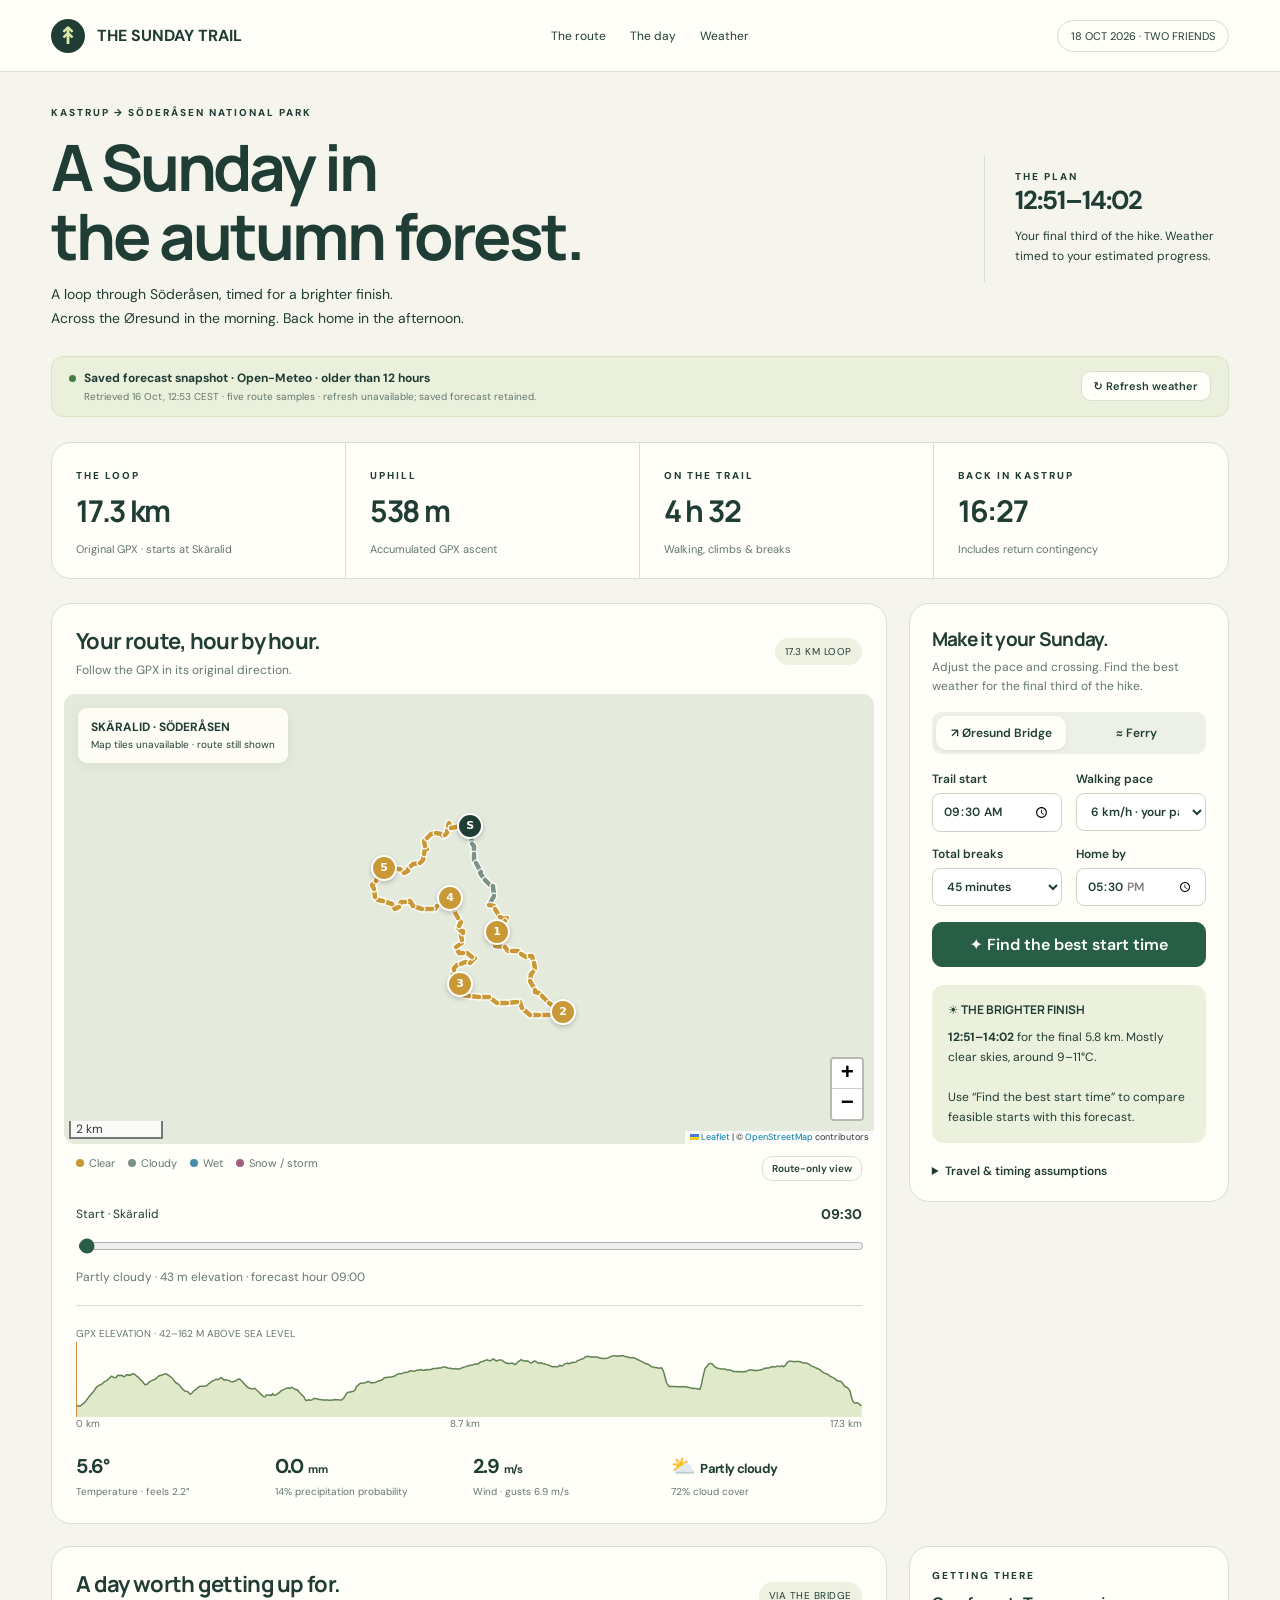
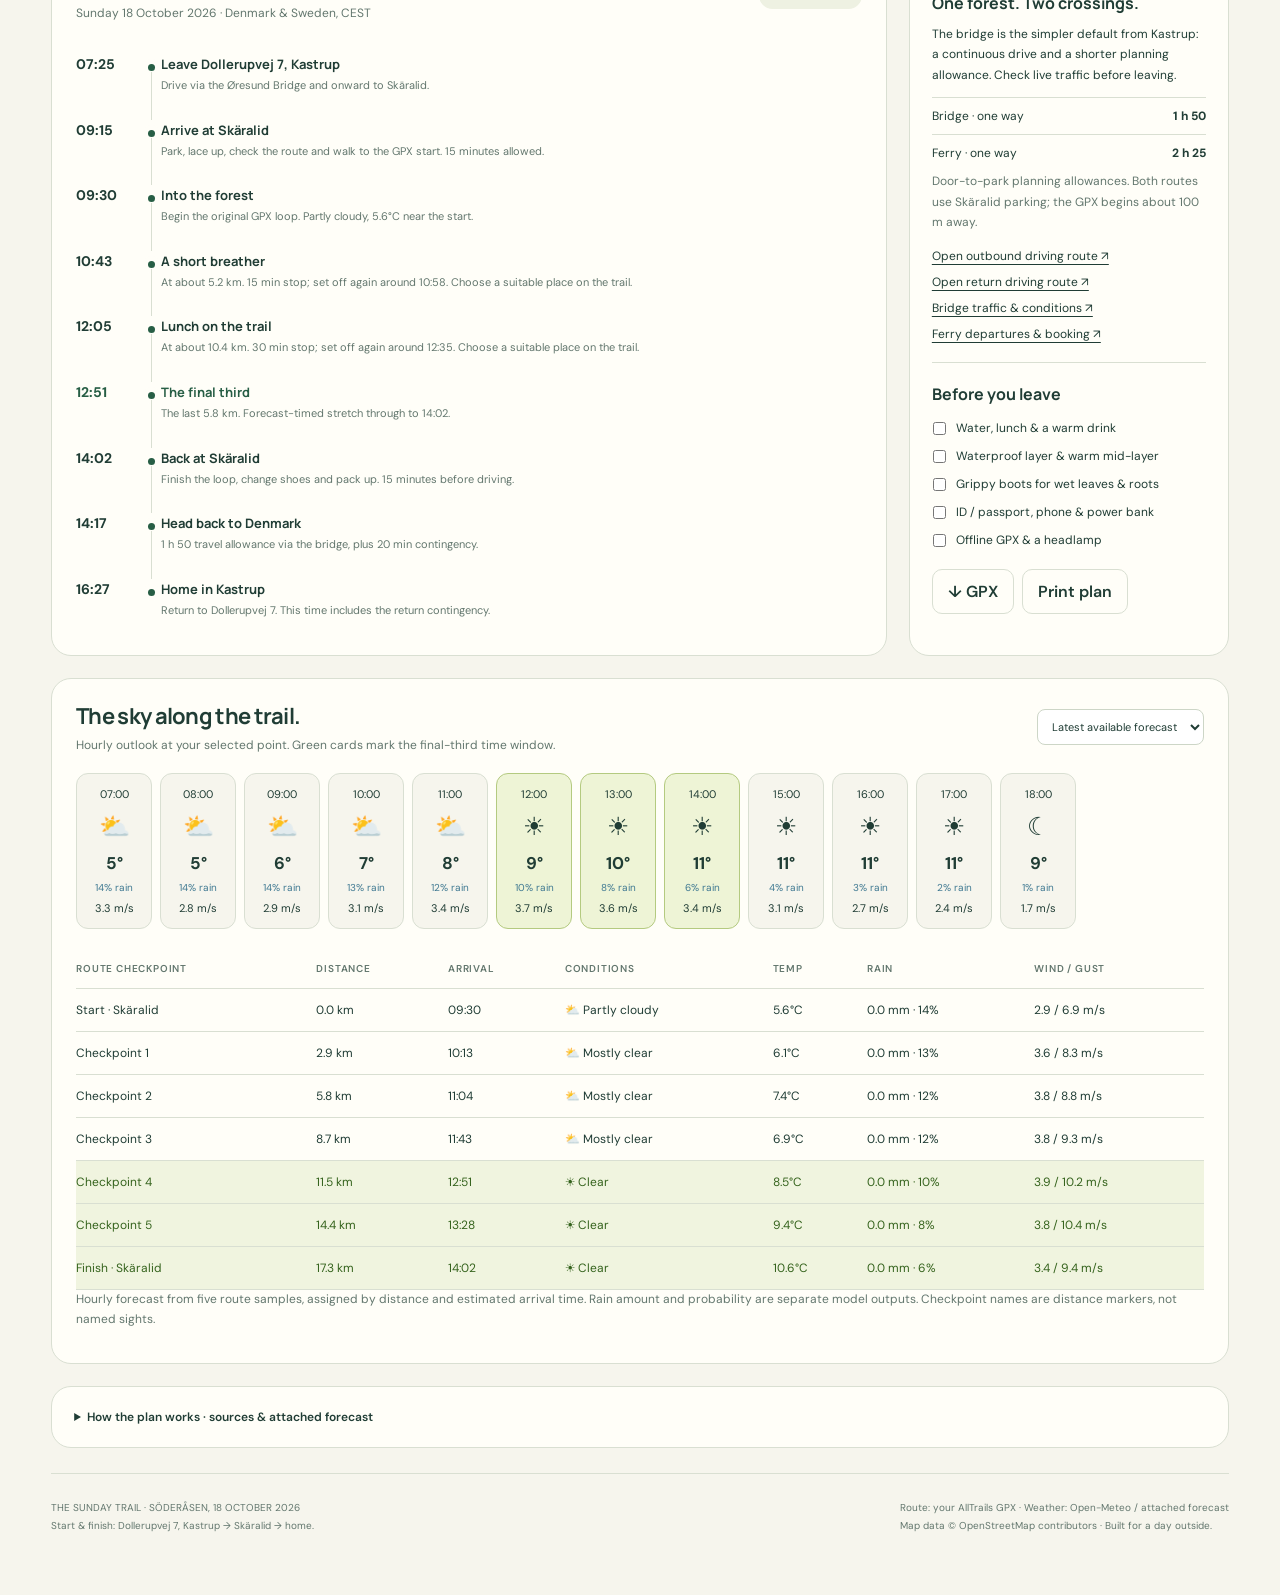
==== commit b2d8cd08: "Default to 09:30 trail start and 6 km/h pace; optimize only on request" ====
--- a/soderasen-trip.html
+++ b/soderasen-trip.html
@@ -672,7 +672,7 @@
 <div class="statusline" role="status" aria-live="polite"><div><span class="dot"></span><strong id="weather-status">Loading forecast…</strong><span class="status-detail" id="weather-detail">Sunday 18 October · all times CEST (Denmark & Sweden)</span></div><button id="refresh-weather" type="button">↻ Refresh weather</button></div>
 <section class="stats" aria-label="Trip overview"><div class="stat"><span class="eyebrow">THE LOOP</span><strong id="distance-stat">17.3 km</strong><small>Original GPX · starts at Skäralid</small></div><div class="stat"><span class="eyebrow">UPHILL</span><strong id="ascent-stat">538 m</strong><small>Accumulated GPX ascent</small></div><div class="stat"><span class="eyebrow">ON THE TRAIL</span><strong id="duration-stat">—</strong><small>Walking, climbs & breaks</small></div><div class="stat"><span class="eyebrow">BACK IN KASTRUP</span><strong id="home-stat">—</strong><small>Includes return contingency</small></div></section>
 <div class="workspace"><section class="card" id="route"><header class="cardhead"><div><h2>Your route, hour by hour.</h2><p>Follow the GPX in its original direction.</p></div><span class="pill">17.3 KM LOOP</span></header><div class="mapwrap"><div id="map" aria-label="GPX hiking route map"></div><div class="mapbadge"><strong>SKÄRALID · SÖDERÅSEN</strong><br><span id="map-subtitle">Weather at your estimated arrival</span></div></div><div class="mapnote"><div class="legend"><span style="--c:#c99837">Clear</span><span style="--c:#7d9287">Cloudy</span><span style="--c:#488ca8">Wet</span><span style="--c:#9d617e">Snow / storm</span></div><button id="toggle-map" class="map-toggle" type="button">Route-only view</button></div><div class="scrubber"><div class="scrubber-head"><span id="position-label">Start · 0.0 km</span><strong id="position-time">—</strong></div><label class="sr-only" for="position">Explore distance along route</label><input id="position" type="range" min="0" max="1000" value="0"><p class="note" id="position-condition" style="margin:8px 0 0">Move along the route to see the forecast when you get there.</p></div><div class="elevation"><span class="elevation-label">GPX ELEVATION · 42–162 M ABOVE SEA LEVEL</span><svg id="elevation-profile" viewBox="0 0 800 75" preserveAspectRatio="none" role="img" aria-label="Elevation profile along the hike"></svg><div class="profilelabels"><span>0 km</span><span>8.7 km</span><span>17.3 km</span></div></div><div class="selected-weather" id="selected-weather"></div></section>
-<aside class="card controls" aria-labelledby="plan-heading"><h2 id="plan-heading">Make it your Sunday.</h2><p>Adjust the pace and crossing. Find the best weather for the final third of the hike.</p><div class="segments" role="group" aria-label="Crossing"><button type="button" id="bridge-mode" class="active" aria-pressed="true">↗ Øresund Bridge</button><button type="button" id="ferry-mode" aria-pressed="false">≈ Ferry</button></div><div class="controlgrid"><label>Trail start<input id="start" type="time" value="09:00" min="06:00" max="13:00"></label><label>Walking pace<select id="speed"><option value="3">Relaxed · 3 km/h</option><option value="3.5">Steady · 3.5 km/h</option><option value="4" selected>Brisk · 4 km/h</option><option value="4.5">Fast · 4.5 km/h</option></select></label><label>Total breaks<select id="breaks"><option value="30">30 minutes</option><option value="45" selected>45 minutes</option><option value="60">60 minutes</option><option value="75">75 minutes</option></select></label><label>Home by<input id="deadline" type="time" value="17:30" min="12:00" max="20:00"></label></div><button id="optimize" class="primary" type="button">✦ Find the best start time</button><div class="recommendation"><h3>☀ THE BRIGHTER FINISH</h3><p id="recommendation">Matching the forecast to your route…</p></div><div id="warnings" class="warnings" role="status"></div><details style="margin-top:20px"><summary>Travel & timing assumptions</summary><div class="controlgrid"><label>Bridge, one way (min)<input id="bridge" type="number" min="60" max="240" step="5" value="110"></label><label>Ferry, one way (min)<input id="ferry" type="number" min="90" max="300" step="5" value="145"></label><label>Earliest home departure<input id="earliest" type="time" value="06:00"></label><label>Return contingency (min)<input id="buffer" type="number" min="0" max="120" step="5" value="20"></label></div><p class="note">Drive estimates are editable, not live traffic. Bridge: allow 1 h 50 each way. Ferry: allow 2 h 25 including ~60 min to Helsingør, 25 min queue/check-in allowance, 20 min sailing and ~40 min to Skäralid. No sailing is booked or guaranteed.</p><p class="note">Also includes 15 min to park / get ready and 15 min to pack up. Hiking uses distance ÷ pace plus 1 h per 600 m climbed. Breaks fall at 30% and 60% of the route. “Home by” defaults to 17:30; change it to your afternoon deadline.</p></details></aside></div>
+<aside class="card controls" aria-labelledby="plan-heading"><h2 id="plan-heading">Make it your Sunday.</h2><p>Adjust the pace and crossing. Find the best weather for the final third of the hike.</p><div class="segments" role="group" aria-label="Crossing"><button type="button" id="bridge-mode" class="active" aria-pressed="true">↗ Øresund Bridge</button><button type="button" id="ferry-mode" aria-pressed="false">≈ Ferry</button></div><div class="controlgrid"><label>Trail start<input id="start" type="time" value="09:30" min="06:00" max="13:00"></label><label>Walking pace<select id="speed"><option value="3">Relaxed · 3 km/h</option><option value="3.5">Steady · 3.5 km/h</option><option value="4">Brisk · 4 km/h</option><option value="4.5">Fast · 4.5 km/h</option><option value="5">5 km/h</option><option value="6" selected>6 km/h · your pace</option></select></label><label>Total breaks<select id="breaks"><option value="30">30 minutes</option><option value="45" selected>45 minutes</option><option value="60">60 minutes</option><option value="75">75 minutes</option></select></label><label>Home by<input id="deadline" type="time" value="17:30" min="12:00" max="20:00"></label></div><button id="optimize" class="primary" type="button">✦ Find the best start time</button><div class="recommendation"><h3>☀ THE BRIGHTER FINISH</h3><p id="recommendation">Matching the forecast to your route…</p></div><div id="warnings" class="warnings" role="status"></div><details style="margin-top:20px"><summary>Travel & timing assumptions</summary><div class="controlgrid"><label>Bridge, one way (min)<input id="bridge" type="number" min="60" max="240" step="5" value="110"></label><label>Ferry, one way (min)<input id="ferry" type="number" min="90" max="300" step="5" value="145"></label><label>Earliest home departure<input id="earliest" type="time" value="06:00"></label><label>Return contingency (min)<input id="buffer" type="number" min="0" max="120" step="5" value="20"></label></div><p class="note">Drive estimates are editable, not live traffic. Bridge: allow 1 h 50 each way. Ferry: allow 2 h 25 including ~60 min to Helsingør, 25 min queue/check-in allowance, 20 min sailing and ~40 min to Skäralid. No sailing is booked or guaranteed.</p><p class="note">Also includes 15 min to park / get ready and 15 min to pack up. Hiking uses distance ÷ pace plus 1 h per 600 m climbed. Breaks fall at 30% and 60% of the route. “Home by” defaults to 17:30; change it to your afternoon deadline.</p></details></aside></div>
 <div class="lowergrid"><section class="card" id="programme"><header class="cardhead"><div><h2>A day worth getting up for.</h2><p>Sunday 18 October 2026 · Denmark & Sweden, CEST</p></div><span class="pill" id="travel-label">VIA THE BRIDGE</span></header><div class="timeline" id="timeline"></div></section><aside class="card asidecard"><div class="eyebrow">GETTING THERE</div><h3 style="margin-top:10px">One forest. Two crossings.</h3><p id="travel-description"></p><div class="breakdown"><span>Bridge · one way</span><strong id="bridge-summary">1 h 50</strong></div><div class="breakdown"><span>Ferry · one way</span><strong id="ferry-summary">2 h 25</strong></div><p class="note">Door-to-park planning allowances. Both routes use Skäralid parking; the GPX begins about 100 m away.</p><div class="linklist"><a id="navigation" target="_blank" rel="noopener">Open outbound driving route ↗</a><a id="return-navigation" target="_blank" rel="noopener">Open return driving route ↗</a><a href="https://www.oresundsbron.com/en/traffic-information" target="_blank" rel="noopener">Bridge traffic & conditions ↗</a><a href="https://www.oresundslinjen.com/timetable" target="_blank" rel="noopener">Ferry departures & booking ↗</a></div><hr class="separator"><h3>Before you leave</h3><ul class="packlist"><li><label><input type="checkbox">Water, lunch & a warm drink</label></li><li><label><input type="checkbox">Waterproof layer & warm mid-layer</label></li><li><label><input type="checkbox">Grippy boots for wet leaves & roots</label></li><li><label><input type="checkbox">ID / passport, phone & power bank</label></li><li><label><input type="checkbox">Offline GPX & a headlamp</label></li></ul><div class="bottom-actions" style="margin-top:20px"><a class="button" href="[data-uri]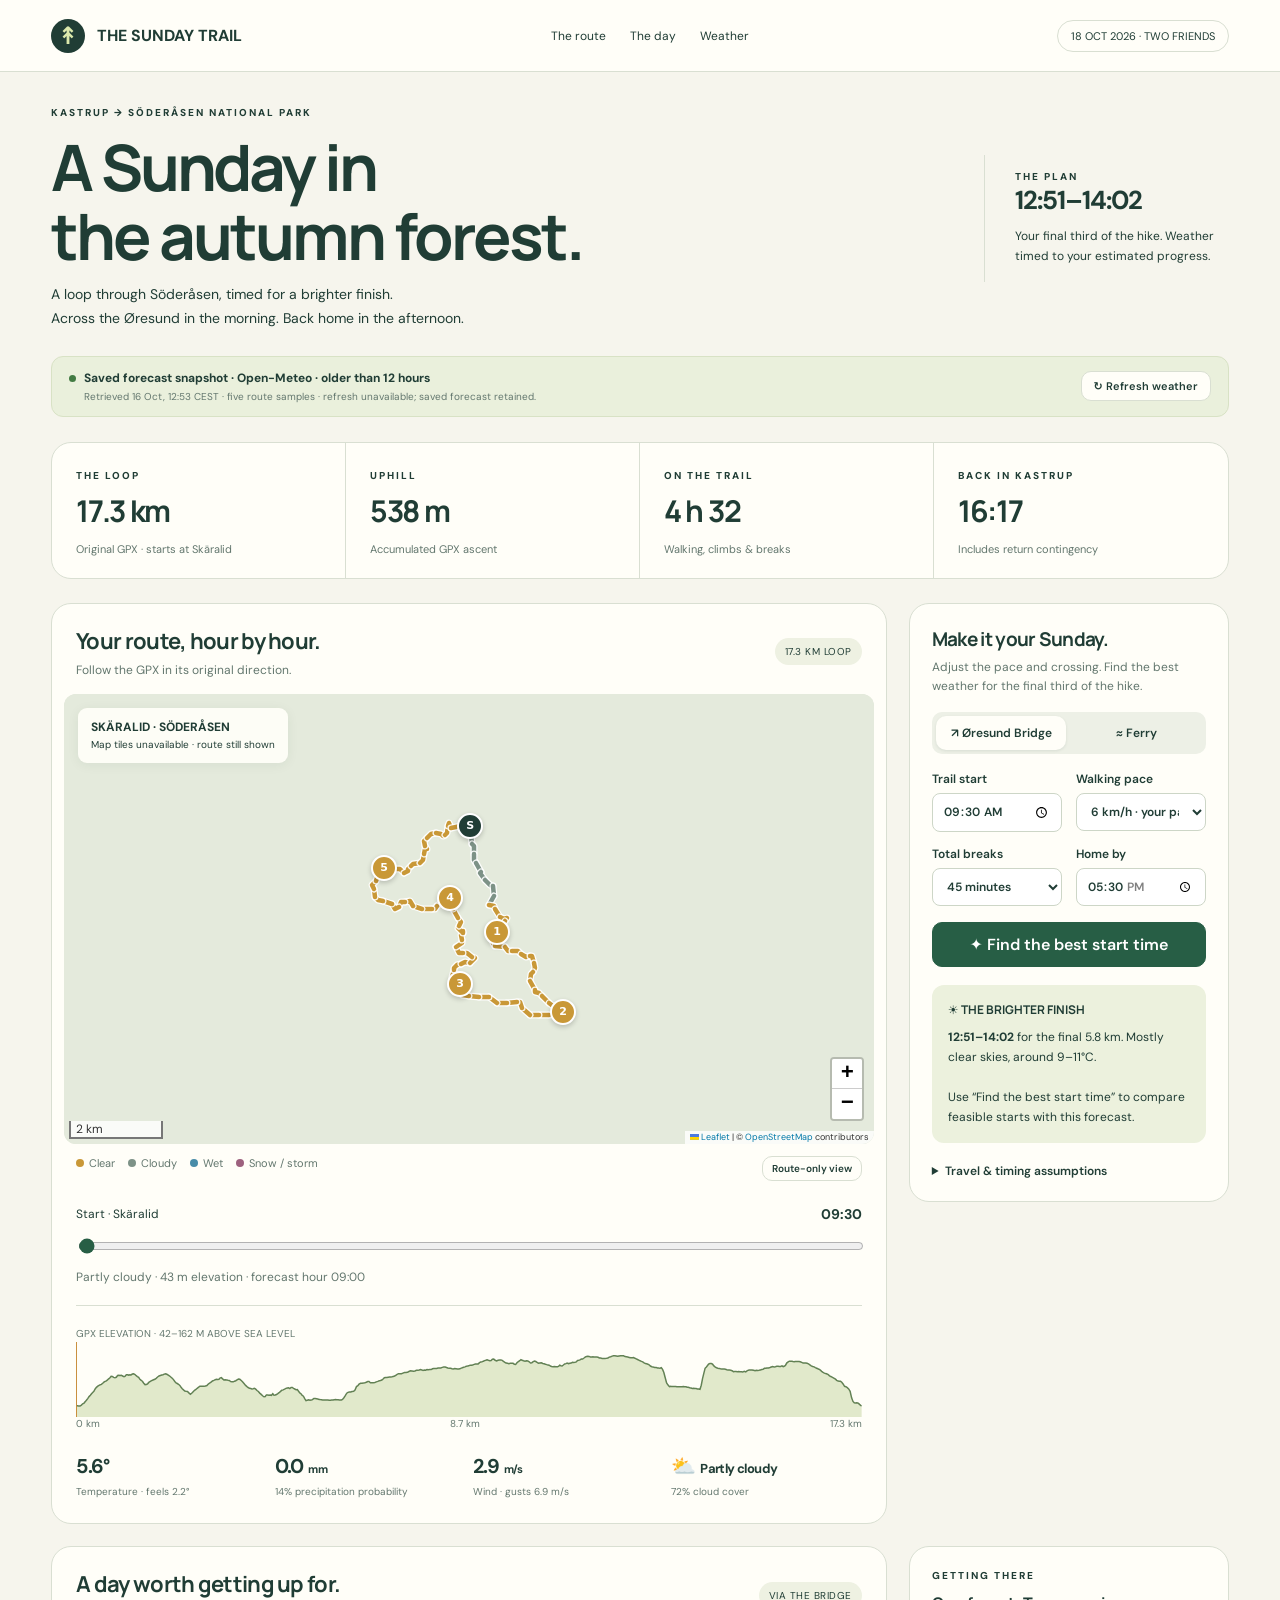
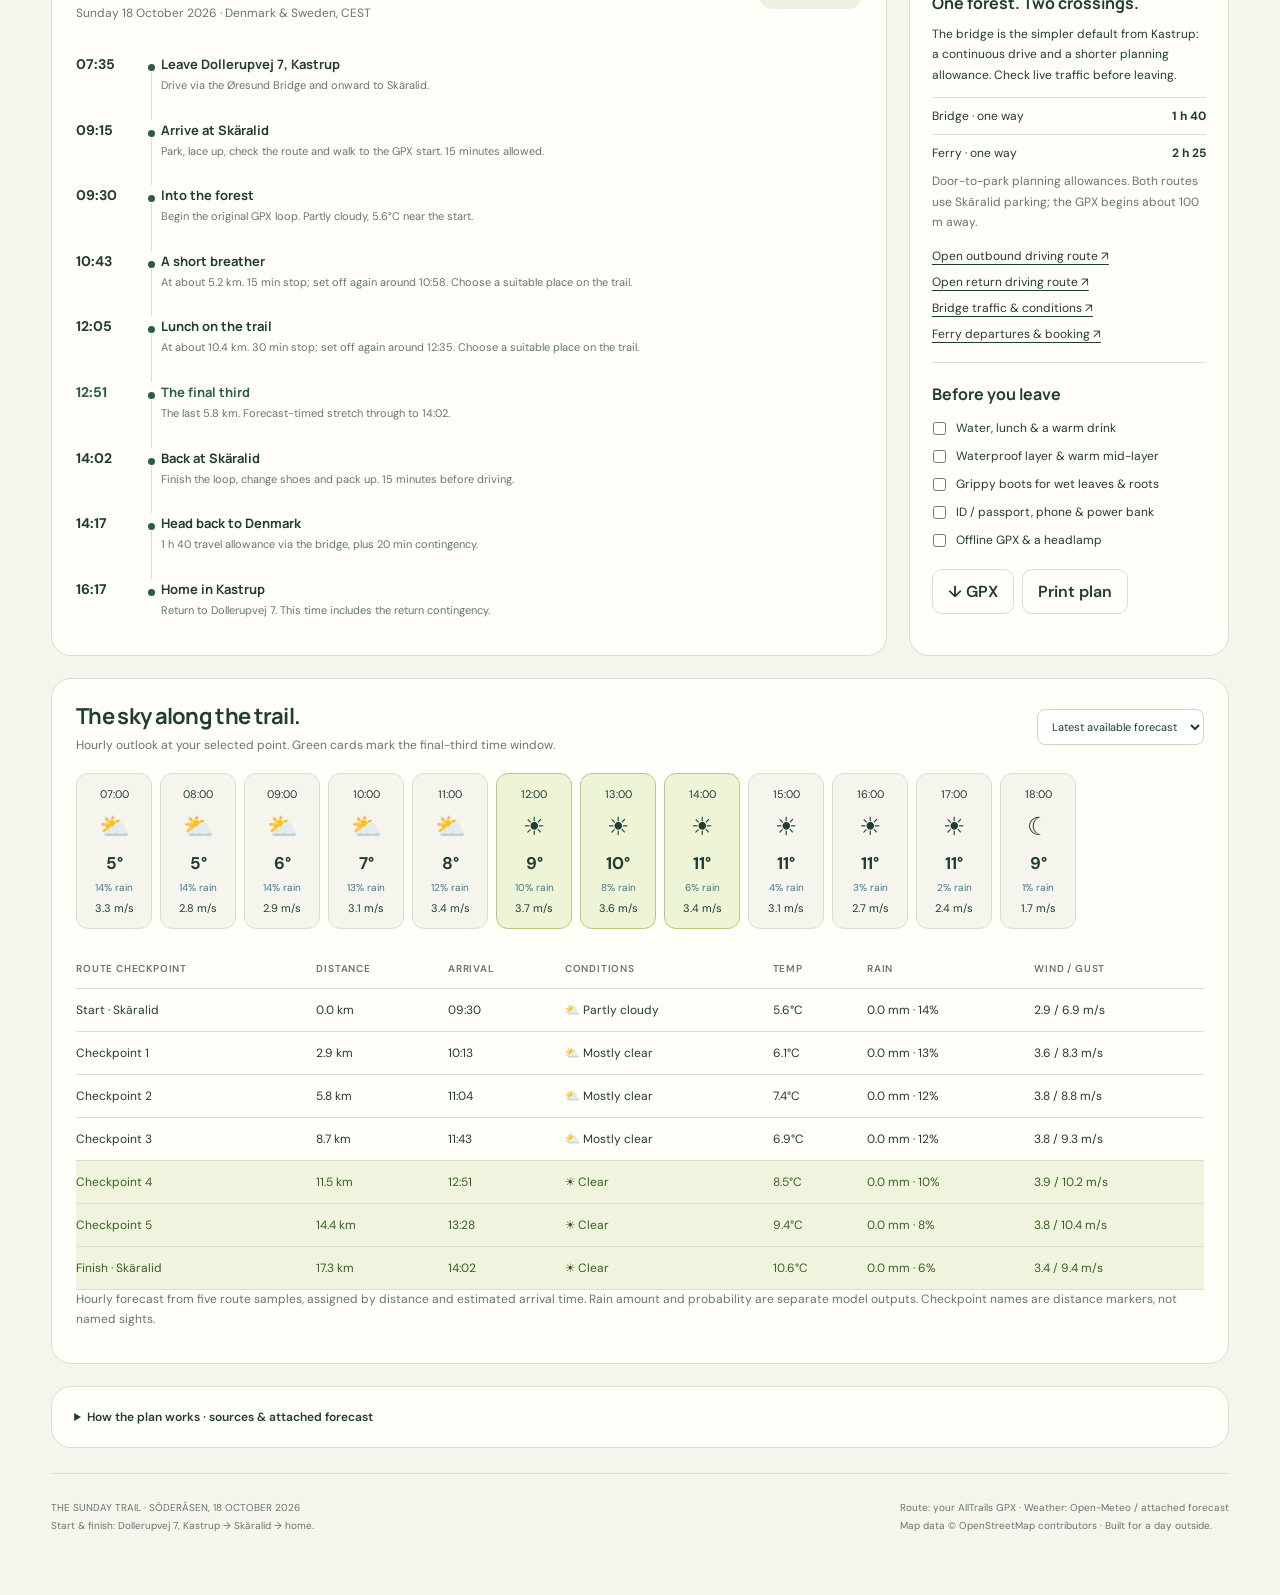
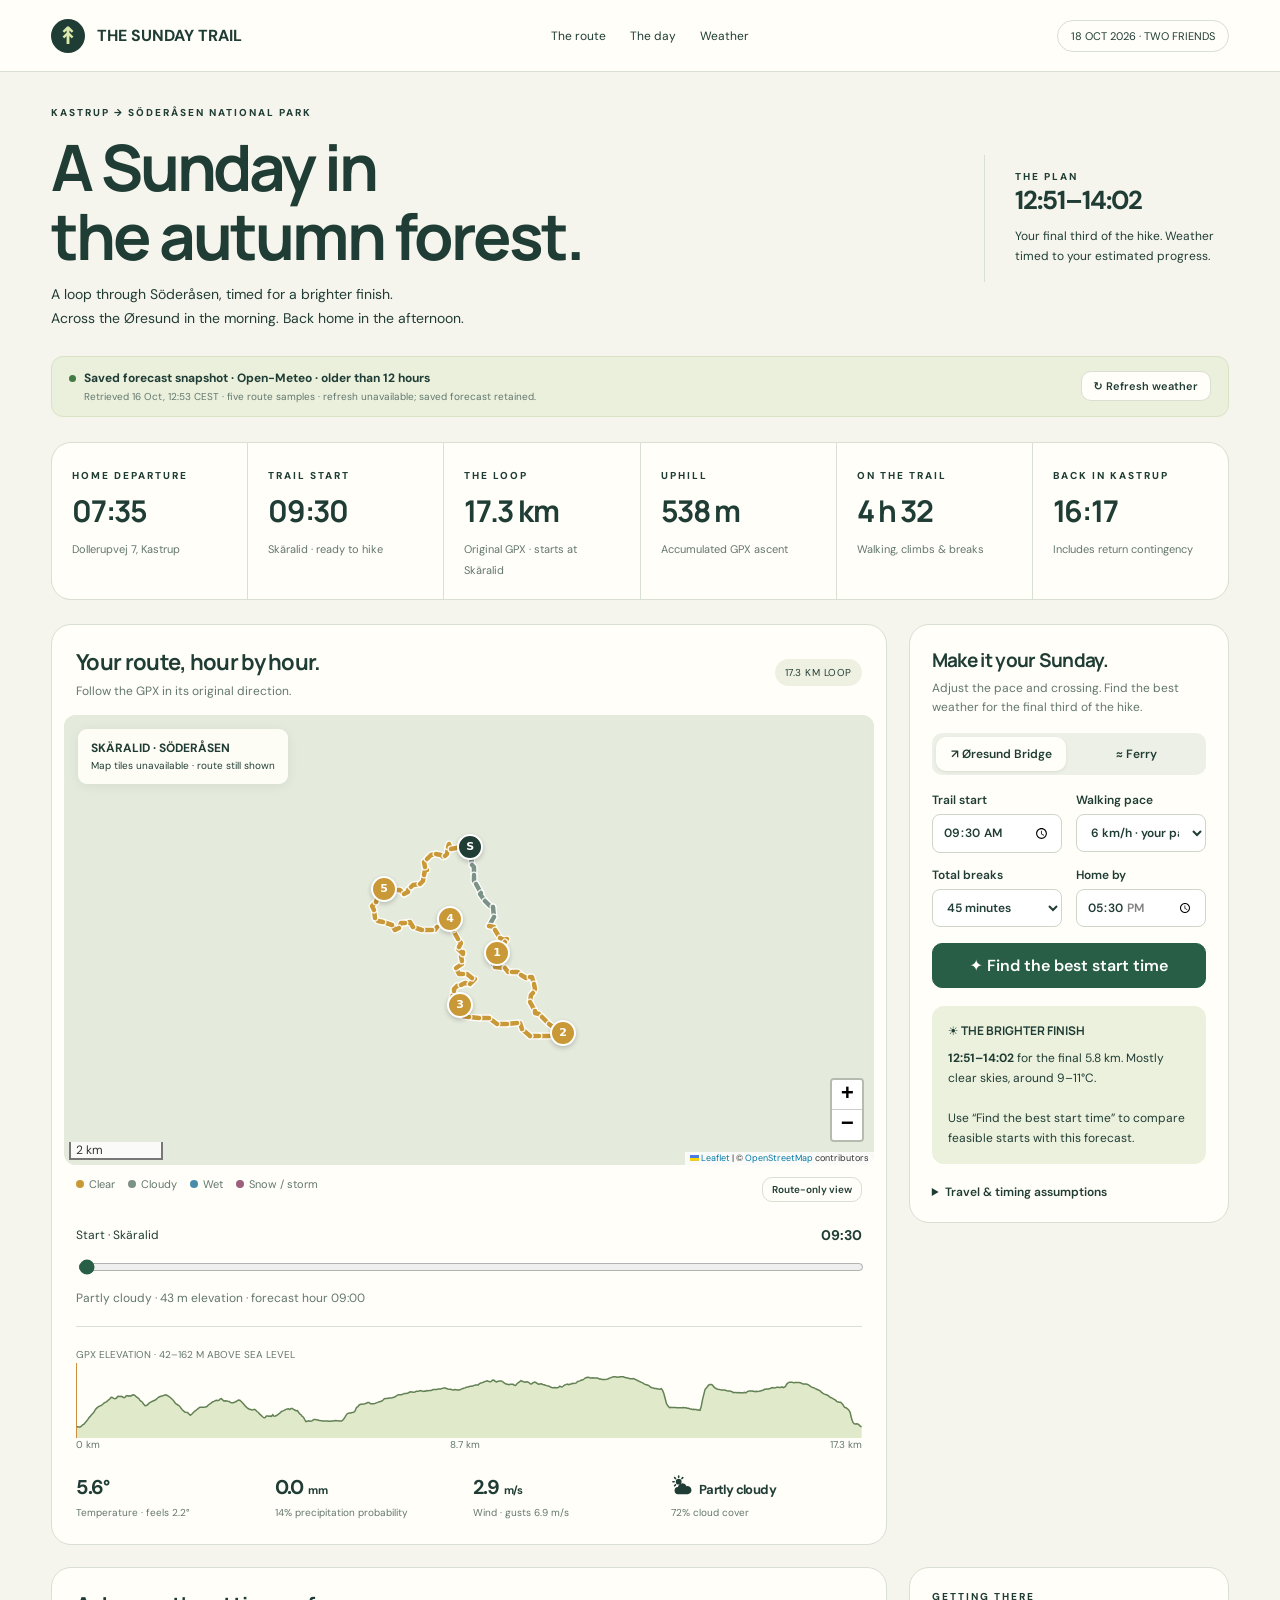
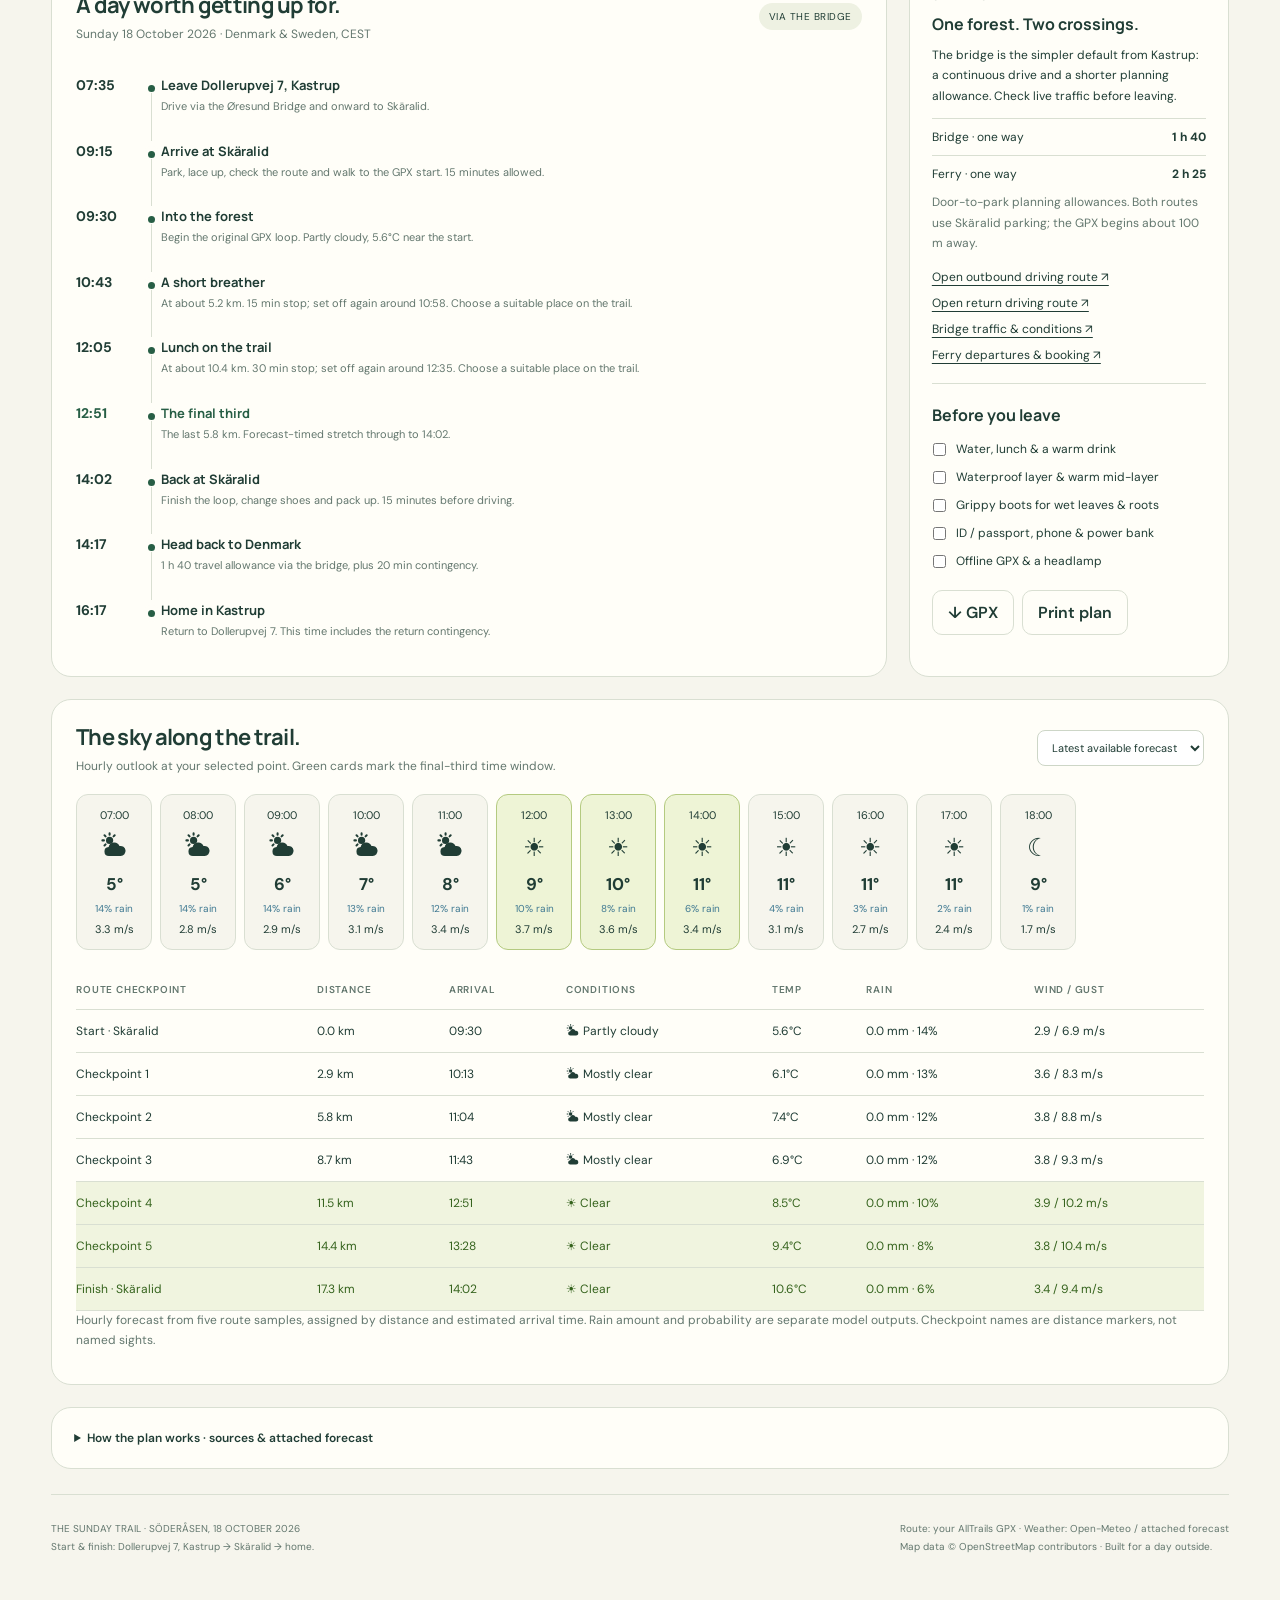
